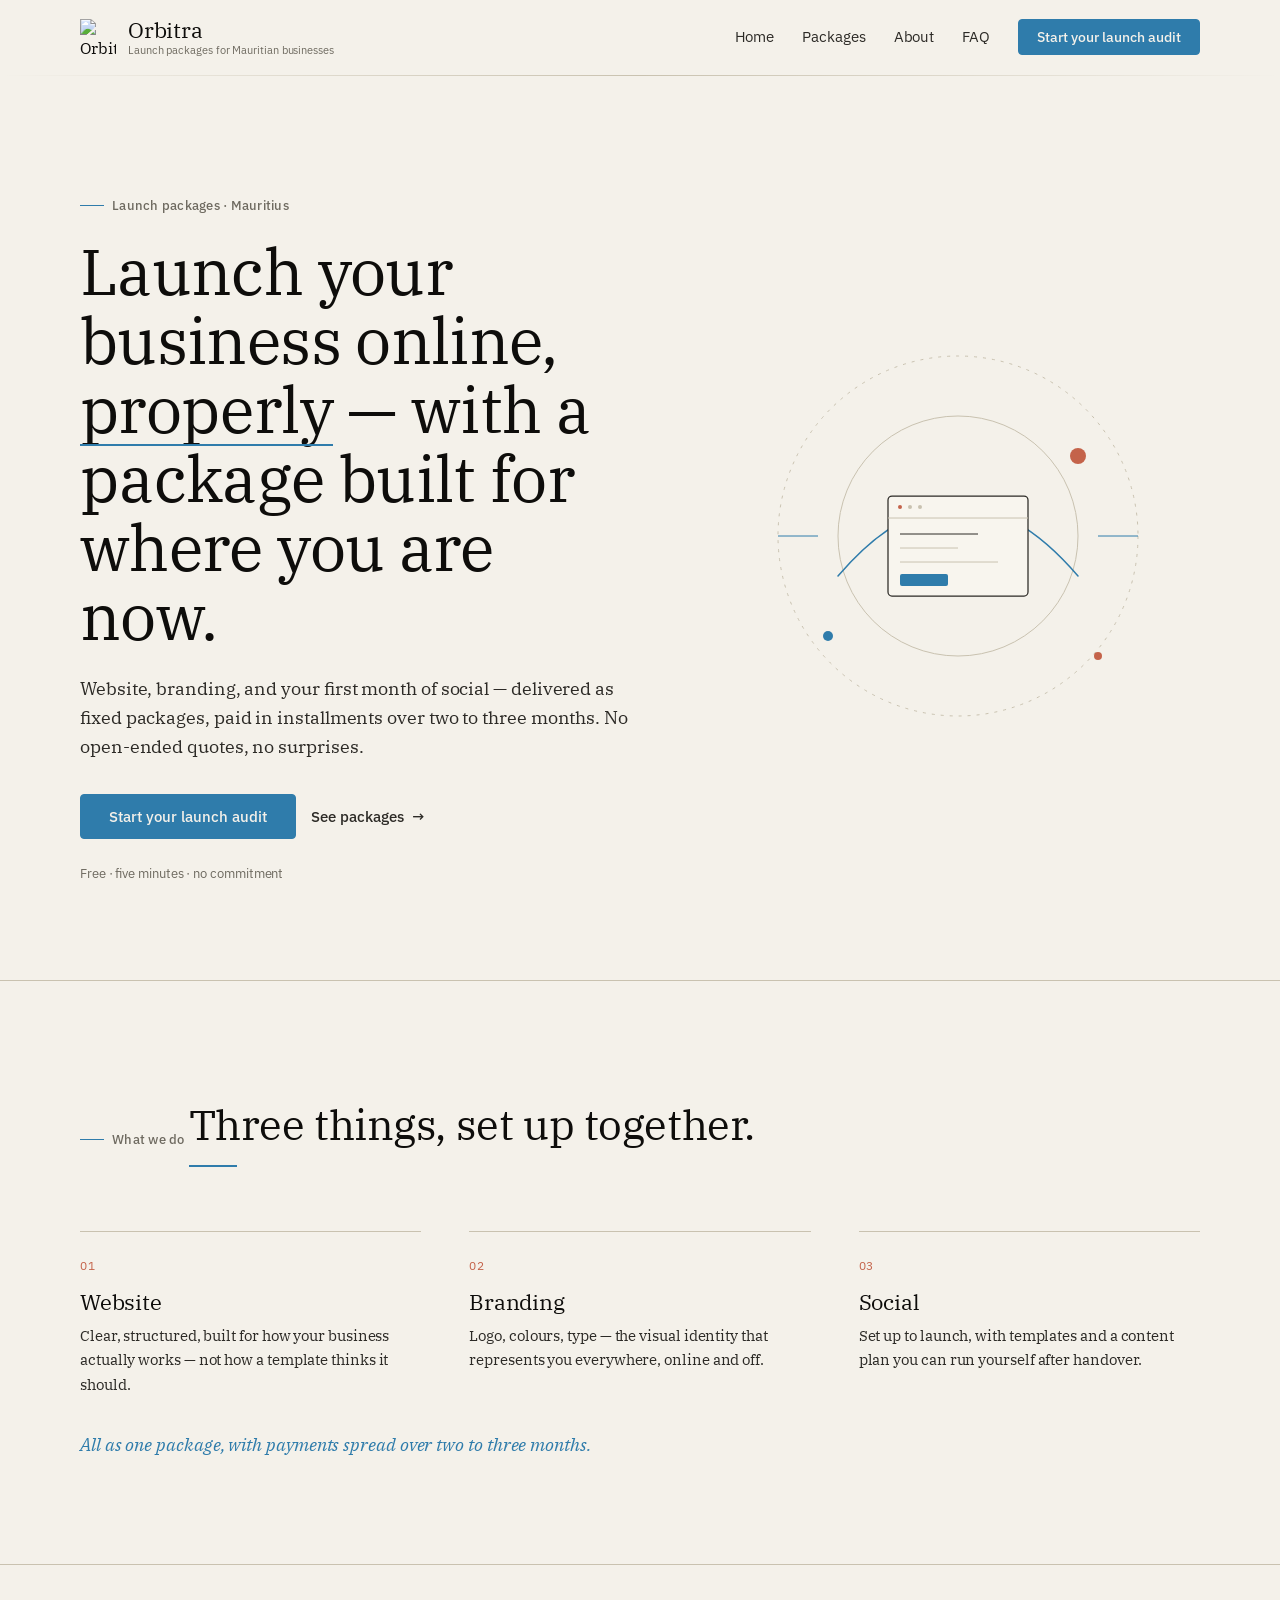
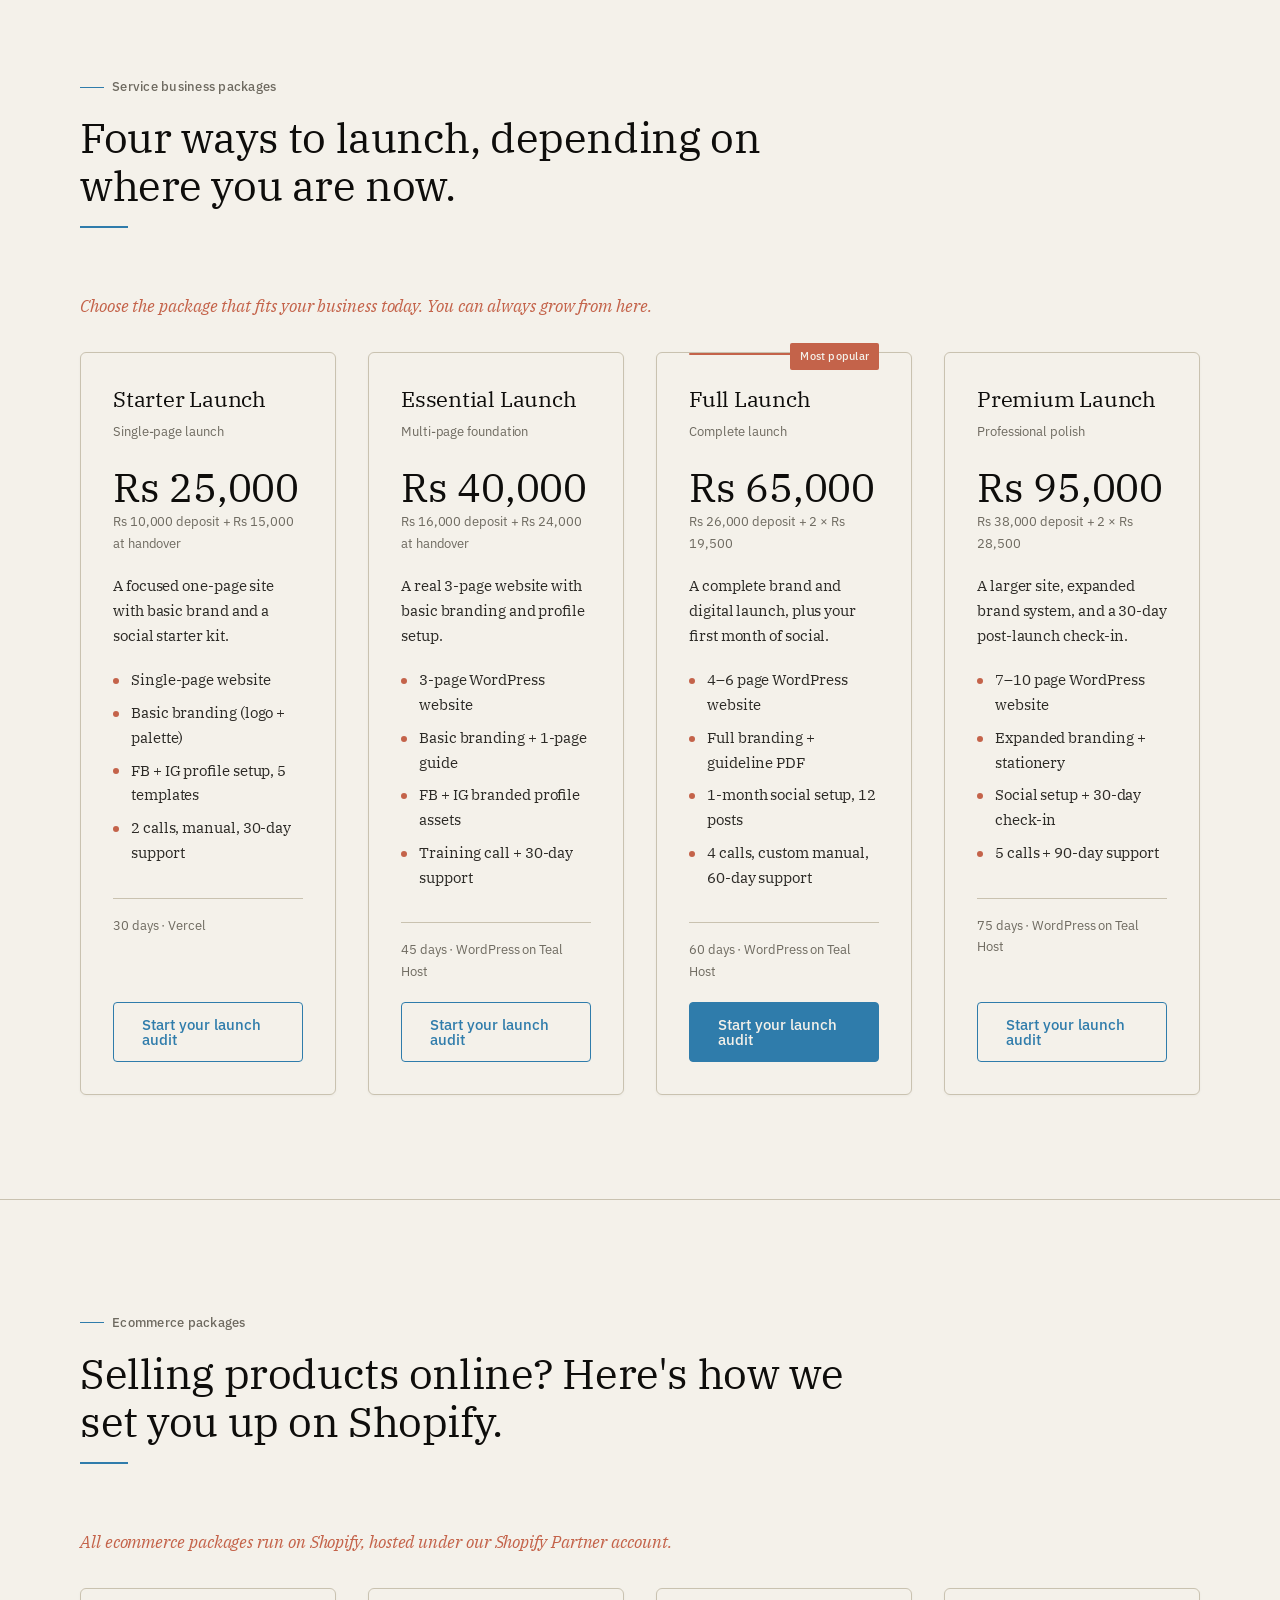
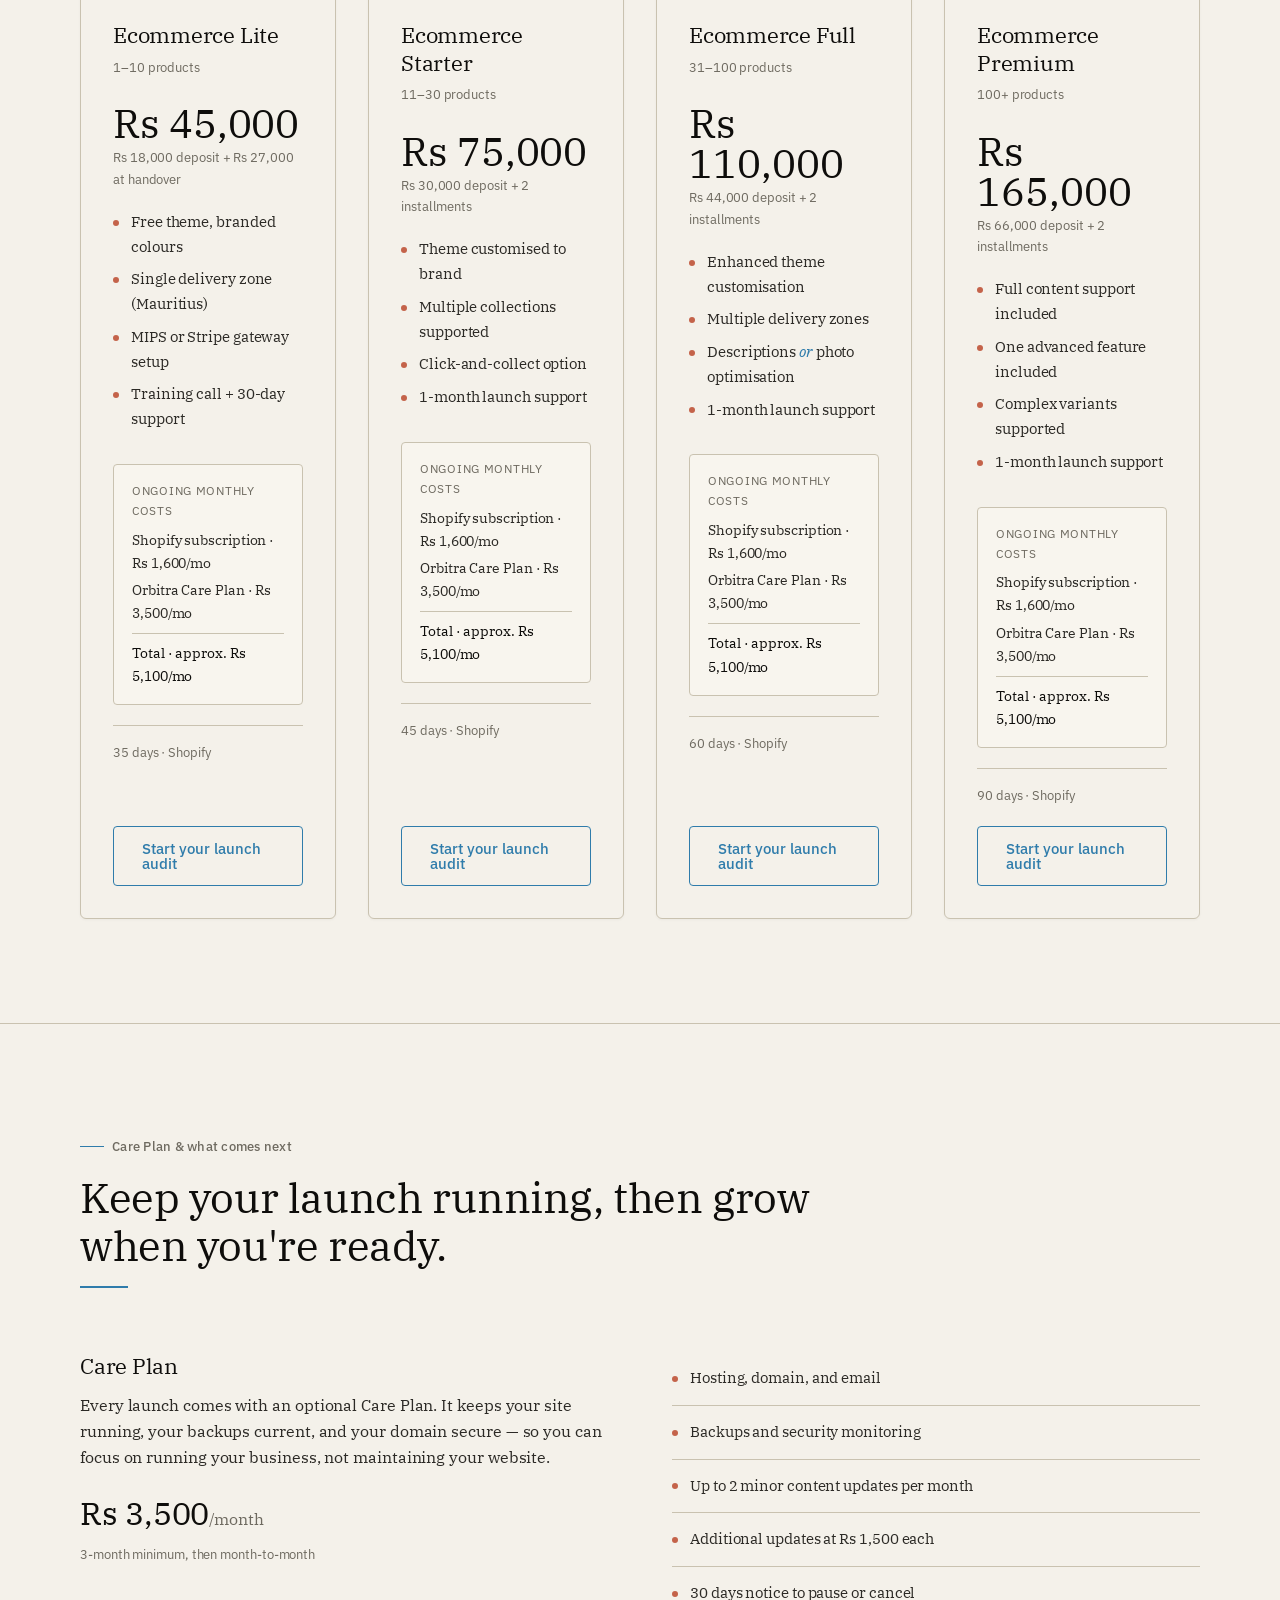
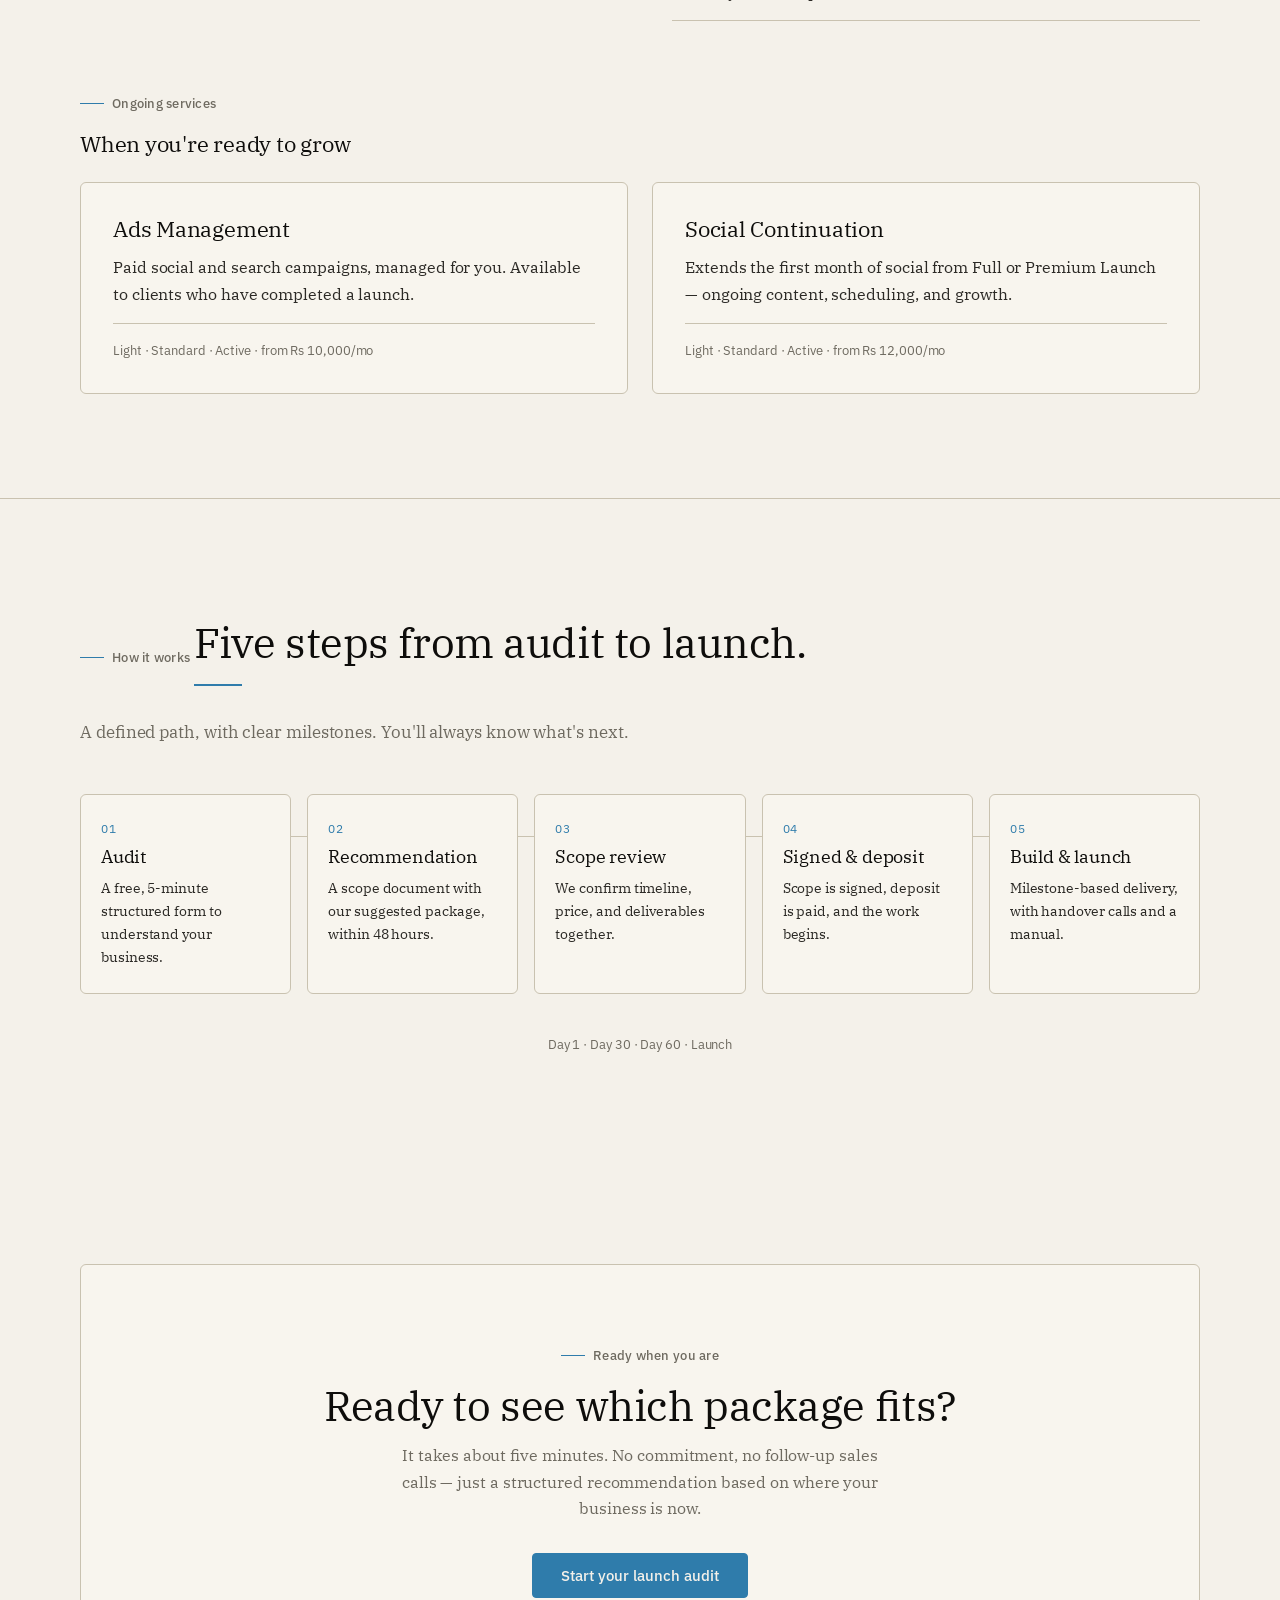
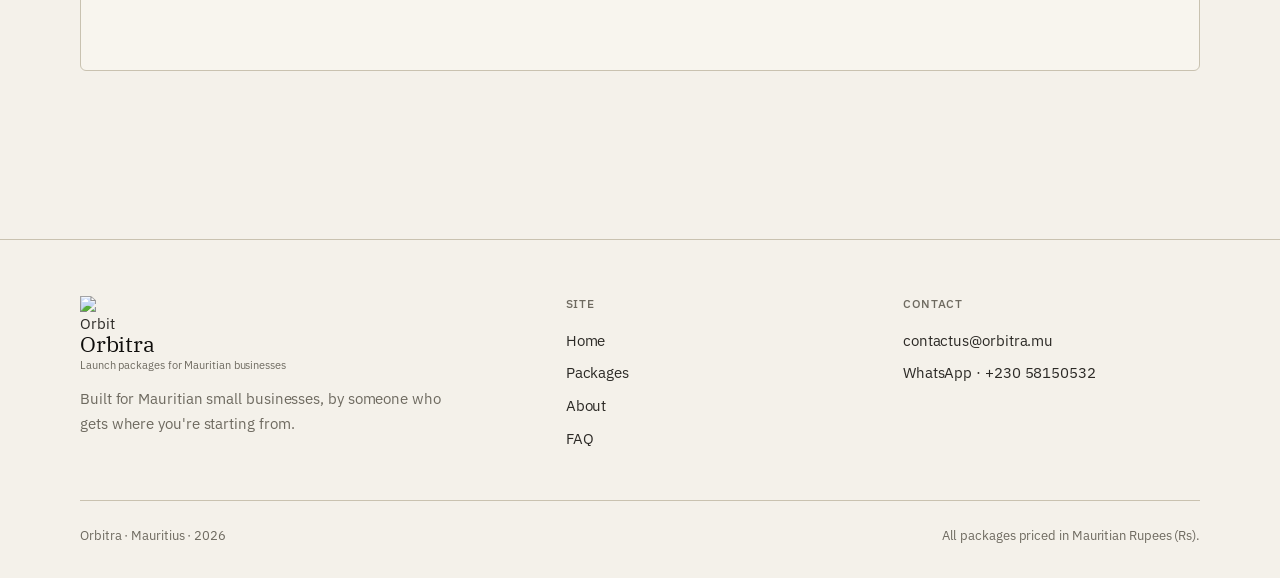
==== index.html @ f54b7eee "Add page: home" ====
<!DOCTYPE html>
<html lang="en">
<head>
<meta charset="UTF-8">
<meta name="viewport" content="width=device-width, initial-scale=1.0">
<title>Orbitra — Launch packages for Mauritian businesses</title>
<meta name="description" content="Orbitra builds the digital foundations small Mauritian businesses need to launch — website, branding, and social, delivered as defined packages with installments.">
<link rel="stylesheet" href="/styles.css">
<style>
.hero-illustration svg{width:100%;height:auto;display:block}
.hero-illustration .draw{stroke-dasharray:400;stroke-dashoffset:400;animation:draw 1800ms var(--ease-out-expo) 400ms forwards}
@keyframes draw{to{stroke-dashoffset:0}}
.hero-illustration .float-dot{animation:float 4s ease-in-out infinite}
@keyframes float{0%,100%{transform:translateY(0)}50%{transform:translateY(-6px)}}
.what-grid{display:grid;grid-template-columns:1fr;gap:2rem;margin-bottom:2rem}
@media (min-width:768px){.what-grid{grid-template-columns:repeat(3,1fr);gap:3rem}}
.what-item{padding-top:1.5rem;border-top:1px solid var(--color-border)}
.what-item .num{font-family:var(--font-sans);font-size:0.75rem;color:var(--color-secondary);letter-spacing:0.06em;margin-bottom:0.75rem;display:block}
.what-close{font-style:italic;color:var(--color-primary);font-size:1.125rem;max-width:36rem}
.pkg-intro{font-style:italic;color:var(--color-secondary);margin-bottom:2rem;font-size:1.0625rem}
.steps-wrap{position:relative}
.steps-connector{position:absolute;top:42px;left:8%;right:8%;height:1px;background:var(--color-border);display:none}
@media (min-width:1024px){.steps-connector{display:block}}
.care-grid{display:grid;grid-template-columns:1fr;gap:2.5rem;align-items:start}
@media (min-width:768px){.care-grid{grid-template-columns:1fr 1fr;gap:4rem}}
.care-list{list-style:none;padding:0;margin:0}
.care-list li{padding:0.875rem 0;border-bottom:1px solid var(--color-border);font-size:0.9375rem;display:flex;align-items:flex-start;gap:0.75rem}
.care-list li::before{content:'';width:6px;height:6px;border-radius:50%;background:var(--color-secondary);margin-top:0.65em;flex-shrink:0}
.care-price{font-family:var(--font-serif);font-size:2rem;color:var(--color-ink);margin:1rem 0 0.25rem}
.care-price-sub{font-family:var(--font-sans);font-size:0.8125rem;color:var(--color-muted)}
.ongoing-grid{display:grid;grid-template-columns:1fr;gap:1.5rem}
@media (min-width:768px){.ongoing-grid{grid-template-columns:1fr 1fr}}
.ongoing-card{padding:2rem;background:var(--color-surface);border:1px solid var(--color-border);border-radius:var(--radius-md);transition:transform var(--duration-base) var(--ease-out-expo),border-color var(--duration-base) var(--ease-out-expo)}
.ongoing-card:hover{transform:translateY(-2px);border-color:var(--color-primary)}
.ongoing-card h3{margin-bottom:0.75rem}
.ongoing-card .ongoing-meta{font-family:var(--font-sans);font-size:0.8125rem;color:var(--color-muted);margin-top:1rem;padding-top:1rem;border-top:1px solid var(--color-border)}
</style>
</head>
<body>
<header class="site-header">
  <div class="container">
    <div class="header-inner">
      <a href="/" class="brand">
        <img src="https://www.shutterstock.com/image-vector/mountain-vector-icon-isolated-on-260nw-1199231911.jpg" alt="Orbitra logo" class="brand-logo" height="40">
        <span class="brand-text">
          <span class="brand-name">Orbitra</span>
          <span class="brand-tagline">Launch packages for Mauritian businesses</span>
        </span>
      </a>
      <button class="nav-toggle" aria-label="Toggle navigation" aria-expanded="false">
        <svg width="24" height="24" viewBox="0 0 24 24" fill="none" stroke="currentColor" stroke-width="1.5"><line x1="4" y1="7" x2="20" y2="7"/><line x1="4" y1="12" x2="20" y2="12"/><line x1="4" y1="17" x2="20" y2="17"/></svg>
      </button>
      <nav class="nav">
        <a href="/" class="nav-link">Home</a>
        <a href="/packages" class="nav-link">Packages</a>
        <a href="/about" class="nav-link">About</a>
        <a href="/faq" class="nav-link">FAQ</a>
        <a href="https://calendly.com/edarling85/" target="_blank" rel="noopener noreferrer" class="btn btn-primary">Start your launch audit</a>
      </nav>
    </div>
  </div>
</header>

<main>
  <section class="hero">
    <div class="hero-accent"></div>
    <div class="container">
      <div class="hero-grid">
        <div class="reveal">
          <span class="eyebrow">Launch packages · Mauritius</span>
          <h1 style="margin-top:1.25rem">Launch your business online, <span class="accent-underline">properly</span> — with a package built for where you are now.</h1>
          <p class="hero-sub body-lg">Website, branding, and your first month of social — delivered as fixed packages, paid in installments over two to three months. No open-ended quotes, no surprises.</p>
          <div class="hero-cta">
            <a href="https://calendly.com/edarling85/" target="_blank" rel="noopener noreferrer" class="btn btn-primary">Start your launch audit</a>
            <a href="#packages" class="btn btn-ghost">See packages <span class="arrow">→</span></a>
          </div>
          <p class="meta" style="margin-top:1.5rem">Free · five minutes · no commitment</p>
        </div>
        <div class="hero-illustration reveal" aria-hidden="true">
          <svg viewBox="0 0 480 480" fill="none" xmlns="http://www.w3.org/2000/svg">
            <circle cx="240" cy="240" r="180" stroke="#C9C2B0" stroke-width="1" stroke-dasharray="3 6"/>
            <circle cx="240" cy="240" r="120" stroke="#C9C2B0" stroke-width="1"/>
            <path class="draw" d="M120 280 Q 240 140, 360 280" stroke="#2F7CAB" stroke-width="1.5" fill="none" stroke-linecap="round"/>
            <rect x="170" y="200" width="140" height="100" rx="4" stroke="#2C2A26" stroke-width="1.25" fill="#F8F5EE"/>
            <line x1="170" y1="222" x2="310" y2="222" stroke="#C9C2B0" stroke-width="1"/>
            <circle cx="182" cy="211" r="2" fill="#C4634A"/>
            <circle cx="192" cy="211" r="2" fill="#C9C2B0"/>
            <circle cx="202" cy="211" r="2" fill="#C9C2B0"/>
            <line x1="182" y1="238" x2="260" y2="238" stroke="#2C2A26" stroke-width="1"/>
            <line x1="182" y1="252" x2="240" y2="252" stroke="#C9C2B0" stroke-width="1"/>
            <line x1="182" y1="266" x2="280" y2="266" stroke="#C9C2B0" stroke-width="1"/>
            <rect x="182" y="278" width="48" height="12" rx="2" fill="#2F7CAB"/>
            <circle class="float-dot" cx="360" cy="160" r="8" fill="#C4634A"/>
            <circle class="float-dot" cx="110" cy="340" r="5" fill="#2F7CAB" style="animation-delay:1s"/>
            <circle class="float-dot" cx="380" cy="360" r="4" fill="#C4634A" style="animation-delay:2s"/>
            <line x1="60" y1="240" x2="100" y2="240" stroke="#2F7CAB" stroke-width="1"/>
            <line x1="380" y1="240" x2="420" y2="240" stroke="#2F7CAB" stroke-width="1"/>
          </svg>
        </div>
      </div>
    </div>
  </section>

  <section class="section section-divider">
    <div class="container">
      <div class="section-head reveal">
        <span class="eyebrow">What we do</span>
        <h2 style="margin-top:1rem">Three things, set up together. <span class="head-line"></span></h2>
      </div>
      <div class="what-grid reveal-stagger">
        <article class="what-item">
          <span class="num">01</span>
          <h3 class="feature-title">Website</h3>
          <p class="feature-desc" style="color:var(--color-text);margin-top:0.5rem">Clear, structured, built for how your business actually works — not how a template thinks it should.</p>
        </article>
        <article class="what-item">
          <span class="num">02</span>
          <h3 class="feature-title">Branding</h3>
          <p class="feature-desc" style="color:var(--color-text);margin-top:0.5rem">Logo, colours, type — the visual identity that represents you everywhere, online and off.</p>
        </article>
        <article class="what-item">
          <span class="num">03</span>
          <h3 class="feature-title">Social</h3>
          <p class="feature-desc" style="color:var(--color-text);margin-top:0.5rem">Set up to launch, with templates and a content plan you can run yourself after handover.</p>
        </article>
      </div>
      <p class="what-close reveal">All as one package, with payments spread over <em>two to three months</em>.</p>
    </div>
  </section>

  <section class="section section-divider" id="packages">
    <div class="container">
      <div class="section-head reveal">
        <span class="eyebrow">Service business packages</span>
        <h2 style="margin-top:1rem">Four ways to launch, depending on where you are now. <span class="head-line"></span></h2>
      </div>
      <p class="pkg-intro reveal">Choose the package that fits your business today. You can always grow from here.</p>

      <div class="grid grid-4 reveal-stagger">
        <article class="card">
          <h3 class="tier-name">Starter Launch</h3>
          <p class="meta">Single-page launch</p>
          <div class="tier-price">Rs 25,000</div>
          <div class="tier-price-sub">Rs 10,000 deposit + Rs 15,000 at handover</div>
          <p class="tier-desc">A focused one-page site with basic brand and a social starter kit.</p>
          <ul class="tier-list">
            <li>Single-page website</li>
            <li>Basic branding (logo + palette)</li>
            <li>FB + IG profile setup, 5 templates</li>
            <li>2 calls, manual, 30-day support</li>
          </ul>
          <p class="tier-meta">30 days · Vercel</p>
          <a href="https://calendly.com/edarling85/" target="_blank" rel="noopener noreferrer" class="btn btn-secondary tier-cta">Start your launch audit</a>
        </article>

        <article class="card">
          <h3 class="tier-name">Essential Launch</h3>
          <p class="meta">Multi-page foundation</p>
          <div class="tier-price">Rs 40,000</div>
          <div class="tier-price-sub">Rs 16,000 deposit + Rs 24,000 at handover</div>
          <p class="tier-desc">A real 3-page website with basic branding and profile setup.</p>
          <ul class="tier-list">
            <li>3-page WordPress website</li>
            <li>Basic branding + 1-page guide</li>
            <li>FB + IG branded profile assets</li>
            <li>Training call + 30-day support</li>
          </ul>
          <p class="tier-meta">45 days · WordPress on Teal Host</p>
          <a href="https://calendly.com/edarling85/" target="_blank" rel="noopener noreferrer" class="btn btn-secondary tier-cta">Start your launch audit</a>
        </article>

        <article class="card card-featured">
          <span class="pop-label">Most popular</span>
          <h3 class="tier-name">Full Launch</h3>
          <p class="meta">Complete launch</p>
          <div class="tier-price">Rs 65,000</div>
          <div class="tier-price-sub">Rs 26,000 deposit + 2 × Rs 19,500</div>
          <p class="tier-desc">A complete brand and digital launch, plus your first month of social.</p>
          <ul class="tier-list">
            <li>4–6 page WordPress website</li>
            <li>Full branding + guideline PDF</li>
            <li>1-month social setup, 12 posts</li>
            <li>4 calls, custom manual, 60-day support</li>
          </ul>
          <p class="tier-meta">60 days · WordPress on Teal Host</p>
          <a href="https://calendly.com/edarling85/" target="_blank" rel="noopener noreferrer" class="btn btn-primary tier-cta">Start your launch audit</a>
        </article>

        <article class="card">
          <h3 class="tier-name">Premium Launch</h3>
          <p class="meta">Professional polish</p>
          <div class="tier-price">Rs 95,000</div>
          <div class="tier-price-sub">Rs 38,000 deposit + 2 × Rs 28,500</div>
          <p class="tier-desc">A larger site, expanded brand system, and a 30-day post-launch check-in.</p>
          <ul class="tier-list">
            <li>7–10 page WordPress website</li>
            <li>Expanded branding + stationery</li>
            <li>Social setup + 30-day check-in</li>
            <li>5 calls + 90-day support</li>
          </ul>
          <p class="tier-meta">75 days · WordPress on Teal Host</p>
          <a href="https://calendly.com/edarling85/" target="_blank" rel="noopener noreferrer" class="btn btn-secondary tier-cta">Start your launch audit</a>
        </article>
      </div>
    </div>
  </section>

  <section class="section section-divider">
    <div class="container">
      <div class="section-head reveal">
        <span class="eyebrow">Ecommerce packages</span>
        <h2 style="margin-top:1rem">Selling products online? Here's how we set you up on Shopify. <span class="head-line"></span></h2>
      </div>
      <p class="pkg-intro reveal">All ecommerce packages run on Shopify, hosted under our Shopify Partner account.</p>

      <div class="grid grid-4 reveal-stagger">
        <article class="card">
          <h3 class="tier-name">Ecommerce Lite</h3>
          <p class="meta">1–10 products</p>
          <div class="tier-price">Rs 45,000</div>
          <div class="tier-price-sub">Rs 18,000 deposit + Rs 27,000 at handover</div>
          <ul class="tier-list">
            <li>Free theme, branded colours</li>
            <li>Single delivery zone (Mauritius)</li>
            <li>MIPS or Stripe gateway setup</li>
            <li>Training call + 30-day support</li>
          </ul>
          <div class="disclosure-box">
            <div class="disclosure-head">Ongoing monthly costs</div>
            <ul>
              <li>Shopify subscription · Rs 1,600/mo</li>
              <li>Orbitra Care Plan · Rs 3,500/mo</li>
            </ul>
            <div class="disclosure-total">Total · approx. Rs 5,100/mo</div>
          </div>
          <p class="tier-meta">35 days · Shopify</p>
          <a href="https://calendly.com/edarling85/" target="_blank" rel="noopener noreferrer" class="btn btn-secondary tier-cta">Start your launch audit</a>
        </article>

        <article class="card">
          <h3 class="tier-name">Ecommerce Starter</h3>
          <p class="meta">11–30 products</p>
          <div class="tier-price">Rs 75,000</div>
          <div class="tier-price-sub">Rs 30,000 deposit + 2 installments</div>
          <ul class="tier-list">
            <li>Theme customised to brand</li>
            <li>Multiple collections supported</li>
            <li>Click-and-collect option</li>
            <li>1-month launch support</li>
          </ul>
          <div class="disclosure-box">
            <div class="disclosure-head">Ongoing monthly costs</div>
            <ul>
              <li>Shopify subscription · Rs 1,600/mo</li>
              <li>Orbitra Care Plan · Rs 3,500/mo</li>
            </ul>
            <div class="disclosure-total">Total · approx. Rs 5,100/mo</div>
          </div>
          <p class="tier-meta">45 days · Shopify</p>
          <a href="https://calendly.com/edarling85/" target="_blank" rel="noopener noreferrer" class="btn btn-secondary tier-cta">Start your launch audit</a>
        </article>

        <article class="card">
          <h3 class="tier-name">Ecommerce Full</h3>
          <p class="meta">31–100 products</p>
          <div class="tier-price">Rs 110,000</div>
          <div class="tier-price-sub">Rs 44,000 deposit + 2 installments</div>
          <ul class="tier-list">
            <li>Enhanced theme customisation</li>
            <li>Multiple delivery zones</li>
            <li>Descriptions <em>or</em> photo optimisation</li>
            <li>1-month launch support</li>
          </ul>
          <div class="disclosure-box">
            <div class="disclosure-head">Ongoing monthly costs</div>
            <ul>
              <li>Shopify subscription · Rs 1,600/mo</li>
              <li>Orbitra Care Plan · Rs 3,500/mo</li>
            </ul>
            <div class="disclosure-total">Total · approx. Rs 5,100/mo</div>
          </div>
          <p class="tier-meta">60 days · Shopify</p>
          <a href="https://calendly.com/edarling85/" target="_blank" rel="noopener noreferrer" class="btn btn-secondary tier-cta">Start your launch audit</a>
        </article>

        <article class="card">
          <h3 class="tier-name">Ecommerce Premium</h3>
          <p class="meta">100+ products</p>
          <div class="tier-price">Rs 165,000</div>
          <div class="tier-price-sub">Rs 66,000 deposit + 2 installments</div>
          <ul class="tier-list">
            <li>Full content support included</li>
            <li>One advanced feature included</li>
            <li>Complex variants supported</li>
            <li>1-month launch support</li>
          </ul>
          <div class="disclosure-box">
            <div class="disclosure-head">Ongoing monthly costs</div>
            <ul>
              <li>Shopify subscription · Rs 1,600/mo</li>
              <li>Orbitra Care Plan · Rs 3,500/mo</li>
            </ul>
            <div class="disclosure-total">Total · approx. Rs 5,100/mo</div>
          </div>
          <p class="tier-meta">90 days · Shopify</p>
          <a href="https://calendly.com/edarling85/" target="_blank" rel="noopener noreferrer" class="btn btn-secondary tier-cta">Start your launch audit</a>
        </article>
      </div>
    </div>
  </section>

  <section class="section section-divider">
    <div class="container">
      <div class="section-head reveal">
        <span class="eyebrow">Care Plan &amp; what comes next</span>
        <h2 style="margin-top:1rem">Keep your launch running, then grow when you're ready. <span class="head-line"></span></h2>
      </div>

      <div class="care-grid reveal">
        <div>
          <h3 class="feature-title">Care Plan</h3>
          <p style="color:var(--color-text);margin-top:0.75rem">Every launch comes with an optional Care Plan. It keeps your site running, your backups current, and your domain secure — so you can focus on running your business, not maintaining your website.</p>
          <div class="care-price">Rs 3,500<span style="font-size:1rem;color:var(--color-muted)">/month</span></div>
          <div class="care-price-sub">3-month minimum, then month-to-month</div>
        </div>
        <ul class="care-list">
          <li>Hosting, domain, and email</li>
          <li>Backups and security monitoring</li>
          <li>Up to 2 minor content updates per month</li>
          <li>Additional updates at Rs 1,500 each</li>
          <li>30 days notice to pause or cancel</li>
        </ul>
      </div>

      <div style="margin-top:4rem" class="reveal">
        <span class="eyebrow">Ongoing services</span>
        <h3 class="feature-title" style="margin-top:1rem;margin-bottom:1.5rem">When you're ready to grow</h3>
        <div class="ongoing-grid">
          <article class="ongoing-card">
            <h3 class="feature-title">Ads Management</h3>
            <p style="color:var(--color-text);margin-top:0.75rem">Paid social and search campaigns, managed for you. Available to clients who have completed a launch.</p>
            <p class="ongoing-meta">Light · Standard · Active · from Rs 10,000/mo</p>
          </article>
          <article class="ongoing-card">
            <h3 class="feature-title">Social Continuation</h3>
            <p style="color:var(--color-text);margin-top:0.75rem">Extends the first month of social from Full or Premium Launch — ongoing content, scheduling, and growth.</p>
            <p class="ongoing-meta">Light · Standard · Active · from Rs 12,000/mo</p>
          </article>
        </div>
      </div>
    </div>
  </section>

  <section class="section section-divider">
    <div class="container">
      <div class="section-head reveal">
        <span class="eyebrow">How it works</span>
        <h2 style="margin-top:1rem">Five steps from audit to launch. <span class="head-line"></span></h2>
        <p style="margin-top:1rem">A defined path, with clear milestones. You'll always know what's next.</p>
      </div>

      <div class="steps-wrap reveal">
        <div class="steps-connector"></div>
        <div class="steps reveal-stagger">
          <article class="step">
            <div class="step-num">01</div>
            <h3 class="step-title">Audit</h3>
            <p class="step-desc">A free, 5-minute structured form to understand your business.</p>
          </article>
          <article class="step">
            <div class="step-num">02</div>
            <h3 class="step-title">Recommendation</h3>
            <p class="step-desc">A scope document with our suggested package, within 48 hours.</p>
          </article>
          <article class="step">
            <div class="step-num">03</div>
            <h3 class="step-title">Scope review</h3>
            <p class="step-desc">We confirm timeline, price, and deliverables together.</p>
          </article>
          <article class="step">
            <div class="step-num">04</div>
            <h3 class="step-title">Signed &amp; deposit</h3>
            <p class="step-desc">Scope is signed, deposit is paid, and the work begins.</p>
          </article>
          <article class="step">
            <div class="step-num">05</div>
            <h3 class="step-title">Build &amp; launch</h3>
            <p class="step-desc">Milestone-based delivery, with handover calls and a manual.</p>
          </article>
        </div>
      </div>

      <p class="meta reveal" style="margin-top:2.5rem;text-align:center">Day 1 · Day 30 · Day 60 · Launch</p>
    </div>
  </section>

  <section class="section">
    <div class="container">
      <div class="cta-block reveal">
        <span class="eyebrow">Ready when you are</span>
        <h2 style="margin-top:1rem">Ready to see which package fits?</h2>
        <p>It takes about five minutes. No commitment, no follow-up sales calls — just a structured recommendation based on where your business is now.</p>
        <a href="https://calendly.com/edarling85/" target="_blank" rel="noopener noreferrer" class="btn btn-primary">Start your launch audit</a>
      </div>
    </div>
  </section>
</main>

<footer class="site-footer">
  <div class="container">
    <div class="footer-grid">
      <div class="footer-col">
        <a href="/" class="brand" style="margin-bottom:1rem">
          <img src="https://www.shutterstock.com/image-vector/mountain-vector-icon-isolated-on-260nw-1199231911.jpg" alt="Orbitra logo" class="brand-logo" height="40">
          <span class="brand-text">
            <span class="brand-name">Orbitra</span>
            <span class="brand-tagline">Launch packages for Mauritian businesses</span>
          </span>
        </a>
        <p style="max-width:24rem;margin-top:1rem;color:var(--color-muted)">Built for Mauritian small businesses, by someone who gets where you're starting from.</p>
      </div>
      <div class="footer-col">
        <h4>Site</h4>
        <a href="/">Home</a>
        <a href="/packages">Packages</a>
        <a href="/about">About</a>
        <a href="/faq">FAQ</a>
      </div>
      <div class="footer-col">
        <h4>Contact</h4>
        <a href="mailto:contactus@orbitra.mu">contactus@orbitra.mu</a>
        <a href="https://wa.me/23058150532">WhatsApp · +230 58150532</a>
      </div>
    </div>
    <div class="footer-bottom">
      <p>Orbitra · Mauritius · 2026</p>
      <p>All packages priced in Mauritian Rupees (Rs).</p>
    </div>
  </div>
</footer>

<script src="/main.js" defer></script>
</body>
</html>
---- styles.css ----
@import url('https://fonts.googleapis.com/css2?family=IBM+Plex+Serif:ital,wght@0,400;0,500;0,600;1,400&family=IBM+Plex+Sans:wght@400;500;600&family=IBM+Plex+Mono:wght@400;500&display=swap');

:root{
  --color-bg:#F4F1EA;
  --color-surface:#F8F5EE;
  --color-text:#2C2A26;
  --color-ink:#0E0D0B;
  --color-muted:#6E6A60;
  --color-border:#C9C2B0;
  --color-primary:#2F7CAB;
  --color-primary-dark:#266A95;
  --color-primary-soft:#E8F0F6;
  --color-secondary:#C4634A;
  --font-serif:'IBM Plex Serif', Georgia, serif;
  --font-sans:'IBM Plex Sans', system-ui, sans-serif;
  --font-mono:'IBM Plex Mono', monospace;
  --duration-fast:200ms;
  --duration-base:400ms;
  --duration-slow:600ms;
  --ease-out-expo:cubic-bezier(0.16, 1, 0.3, 1);
  --ease-in-out-cubic:cubic-bezier(0.65, 0, 0.35, 1);
  --container-max:1200px;
  --radius-sm:4px;
  --radius-md:6px;
  --shadow-card:0 1px 3px rgba(0,0,0,0.04);
  --shadow-card-hover:0 6px 24px rgba(0,0,0,0.06);
}

*,*::before,*::after{box-sizing:border-box}
html{scroll-behavior:smooth;-webkit-text-size-adjust:100%}
body{margin:0;padding:0;font-family:var(--font-serif);font-size:16px;line-height:1.65;color:var(--color-text);background:var(--color-bg);-webkit-font-smoothing:antialiased;-moz-osx-font-smoothing:grayscale;font-feature-settings:'kern','liga','calt';letter-spacing:-0.005em}
h1,h2,h3,h4,h5,h6{margin:0;font-family:var(--font-serif);font-weight:400;color:var(--color-ink);letter-spacing:-0.01em;line-height:1.2}
p{margin:0 0 1em 0}
p:last-child{margin-bottom:0}
a{color:var(--color-primary);text-decoration:none;transition:color var(--duration-fast) var(--ease-out-expo)}
a:hover{color:var(--color-primary-dark)}
img{max-width:100%;height:auto;display:block}
em,i{font-style:italic;color:var(--color-primary)}
::selection{background:var(--color-primary);color:var(--color-bg)}

h1,.h1{font-size:clamp(2.25rem, 5vw, 4rem);line-height:1.08}
h2,.h2{font-size:clamp(1.75rem, 3.6vw, 2.625rem);line-height:1.15}
h3,.h3{font-size:clamp(1.25rem, 2vw, 1.75rem);line-height:1.25}
h4,.h4{font-size:1.125rem;line-height:1.35}
.body-lg{font-size:clamp(1rem, 1.4vw, 1.25rem);line-height:1.6;color:var(--color-text)}
.eyebrow{font-family:var(--font-sans);font-size:0.8125rem;font-weight:500;color:var(--color-muted);letter-spacing:0.02em;text-transform:none;display:inline-flex;align-items:center;gap:0.5rem}
.eyebrow::before{content:'';width:24px;height:1px;background:var(--color-primary);display:inline-block}
.meta{font-family:var(--font-sans);font-size:0.8125rem;color:var(--color-muted)}

.container{width:100%;max-width:var(--container-max);margin:0 auto;padding:0 1.5rem}
@media (min-width:1024px){.container{padding:0 2.5rem}}
.section{padding:4rem 0}
@media (min-width:1024px){.section{padding:6.5rem 0}}
.section-tight{padding:3rem 0}
.section-divider{border-top:1px solid var(--color-border)}

.grid{display:grid;gap:1.5rem}
.grid-2{grid-template-columns:1fr}
.grid-3{grid-template-columns:1fr}
.grid-4{grid-template-columns:1fr}
@media (min-width:640px){.grid-2{grid-template-columns:repeat(2,1fr)}.grid-3{grid-template-columns:repeat(2,1fr)}.grid-4{grid-template-columns:repeat(2,1fr)}}
@media (min-width:1024px){.grid-3{grid-template-columns:repeat(3,1fr)}.grid-4{grid-template-columns:repeat(4,1fr)}.grid{gap:2rem}}

.btn{display:inline-flex;align-items:center;justify-content:center;gap:0.5rem;font-family:var(--font-sans);font-weight:500;font-size:0.9375rem;padding:0.875rem 1.75rem;border-radius:var(--radius-sm);border:1px solid transparent;cursor:pointer;transition:all var(--duration-base) var(--ease-out-expo);text-decoration:none;line-height:1;letter-spacing:0}
.btn-primary{background:var(--color-primary);color:var(--color-bg);border-color:var(--color-primary)}
.btn-primary:hover{background:var(--color-primary-dark);border-color:var(--color-primary-dark);color:var(--color-bg);transform:translateY(-1px)}
.btn-primary:active{transform:scale(0.98)}
.btn-secondary{background:var(--color-bg);color:var(--color-primary);border-color:var(--color-primary)}
.btn-secondary:hover{background:var(--color-primary-soft);color:var(--color-primary-dark)}
.btn-ghost{background:transparent;color:var(--color-text);padding:0.875rem 0}
.btn-ghost:hover{color:var(--color-primary)}
.btn-ghost .arrow{transition:transform var(--duration-base) var(--ease-out-expo)}
.btn-ghost:hover .arrow{transform:translateX(4px)}

.card{background:var(--color-bg);border:1px solid var(--color-border);border-radius:var(--radius-md);padding:2rem;box-shadow:var(--shadow-card);transition:transform var(--duration-base) var(--ease-out-expo),box-shadow var(--duration-base) var(--ease-out-expo),border-color var(--duration-base) var(--ease-out-expo);display:flex;flex-direction:column;height:100%}
.card:hover{transform:translateY(-3px);box-shadow:var(--shadow-card-hover);border-color:#B5AE99}
.card-surface{background:var(--color-surface)}
.card-featured{position:relative}
.card-featured::before{content:'';position:absolute;top:0;left:2rem;right:2rem;height:2px;background:var(--color-secondary);border-radius:1px}
.card-featured .pop-label{position:absolute;top:-0.625rem;right:2rem;background:var(--color-secondary);color:var(--color-bg);font-family:var(--font-sans);font-size:0.6875rem;font-weight:500;padding:0.25rem 0.625rem;border-radius:2px;letter-spacing:0.02em}

.tier-name{font-family:var(--font-serif);font-size:1.375rem;color:var(--color-ink);margin-bottom:0.5rem}
.tier-price{font-family:var(--font-serif);font-size:2.5rem;color:var(--color-ink);line-height:1;margin:0.75rem 0 0.25rem}
.tier-price-sub{font-family:var(--font-sans);font-size:0.8125rem;color:var(--color-muted);margin-bottom:1.25rem}
.tier-desc{color:var(--color-text);font-size:0.9375rem;margin-bottom:1.25rem}
.tier-list{list-style:none;padding:0;margin:0 0 1.5rem 0}
.tier-list li{position:relative;padding-left:1.125rem;margin-bottom:0.5rem;font-size:0.9375rem;color:var(--color-text)}
.tier-list li::before{content:'';position:absolute;left:0;top:0.65em;width:6px;height:6px;border-radius:50%;background:var(--color-secondary)}
.tier-meta{font-family:var(--font-sans);font-size:0.8125rem;color:var(--color-muted);padding-top:1rem;border-top:1px solid var(--color-border);margin-bottom:1.25rem}
.tier-cta{margin-top:auto}

.disclosure-box{background:var(--color-surface);border:1px solid var(--color-border);border-radius:var(--radius-sm);padding:1rem 1.125rem;margin:0 0 1.25rem 0}
.disclosure-box .disclosure-head{font-family:var(--font-sans);font-size:0.75rem;font-weight:400;color:var(--color-muted);text-transform:uppercase;letter-spacing:0.06em;margin-bottom:0.5rem}
.disclosure-box ul{list-style:none;padding:0;margin:0 0 0.5rem 0}
.disclosure-box li{font-family:var(--font-serif);font-size:0.875rem;color:var(--color-text);margin-bottom:0.25rem}
.disclosure-box .disclosure-total{font-family:var(--font-serif);font-size:0.875rem;color:var(--color-ink);padding-top:0.5rem;border-top:1px solid var(--color-border);margin-top:0.5rem}

.site-header{position:sticky;top:0;z-index:50;background:rgba(244,241,234,0.7);backdrop-filter:blur(0px);-webkit-backdrop-filter:blur(0px);transition:background var(--duration-base) var(--ease-out-expo),backdrop-filter var(--duration-base) var(--ease-out-expo),border-color var(--duration-base) var(--ease-out-expo);border-bottom:1px solid transparent}
.site-header.scrolled{background:rgba(244,241,234,0.85);backdrop-filter:blur(12px);-webkit-backdrop-filter:blur(12px);border-bottom-color:var(--color-border)}
.header-inner{display:flex;align-items:center;justify-content:space-between;padding:1.125rem 0;gap:1.5rem}
.brand{display:flex;align-items:center;gap:0.75rem;text-decoration:none;color:var(--color-ink)}
.brand-logo{width:36px;height:36px;object-fit:contain;display:block}
.brand-text{display:flex;flex-direction:column;line-height:1.1}
.brand-name{font-family:var(--font-serif);font-size:1.375rem;color:var(--color-ink);letter-spacing:-0.01em}
.brand-tagline{font-family:var(--font-sans);font-size:0.6875rem;color:var(--color-muted);margin-top:2px}
@media (max-width:639px){.brand-name{font-size:1.125rem}.brand-tagline{display:none}}
.nav{display:flex;align-items:center;gap:1.75rem}
.nav-link{font-family:var(--font-sans);font-size:0.9375rem;color:var(--color-text);position:relative}
.nav-link::after{content:'';position:absolute;left:0;right:0;bottom:-4px;height:1px;background:var(--color-primary);transform:scaleX(0);transform-origin:left;transition:transform var(--duration-base) var(--ease-out-expo)}
.nav-link:hover::after,.nav-link.active::after{transform:scaleX(1)}
.nav-link:hover{color:var(--color-primary)}
.nav .btn{padding:0.625rem 1.125rem;font-size:0.875rem}
.nav-toggle{display:none;background:transparent;border:0;cursor:pointer;padding:0.5rem;color:var(--color-ink)}
@media (max-width:767px){.nav{position:fixed;top:64px;left:0;right:0;background:var(--color-bg);border-bottom:1px solid var(--color-border);flex-direction:column;align-items:stretch;padding:1.25rem 1.5rem 1.75rem;gap:1rem;transform:translateY(-110%);transition:transform var(--duration-base) var(--ease-out-expo);box-shadow:var(--shadow-card)}.nav.open{transform:translateY(0)}.nav-toggle{display:inline-flex}}

.hero{position:relative;padding:5rem 0 4rem;overflow:hidden}
@media (min-width:1024px){.hero{padding:7rem 0 6rem}}
.hero-accent{position:absolute;top:0;left:0;right:0;height:1px;background:linear-gradient(90deg,transparent,var(--color-border),transparent)}
.hero-grid{display:grid;grid-template-columns:1fr;gap:3rem;align-items:center}
@media (min-width:1024px){.hero-grid{grid-template-columns:1.15fr 1fr;gap:5rem}}
.hero h1{margin-bottom:1.5rem}
.hero h1 .accent-underline{position:relative;display:inline-block}
.hero h1 .accent-underline::after{content:'';position:absolute;left:0;right:0;bottom:-2px;height:2px;background:var(--color-primary);transform:scaleX(0);transform-origin:left;transition:transform 900ms var(--ease-out-expo) 400ms}
.hero.in-view h1 .accent-underline::after,.hero h1 .accent-underline.drawn::after{transform:scaleX(1)}
.hero-sub{font-size:1.125rem;color:var(--color-text);margin-bottom:2rem;max-width:36rem}
.hero-cta{display:flex;flex-wrap:wrap;gap:0.875rem;align-items:center}
.hero-illustration{position:relative;aspect-ratio:1/1;max-width:480px;margin:0 auto;width:100%}

.section-head{margin-bottom:3rem;max-width:48rem}
.section-head h2{margin-bottom:1rem;position:relative;display:inline-block}
.section-head h2 .head-line{display:block;width:48px;height:2px;background:var(--color-primary);margin-top:1rem;transform-origin:left;transform:scaleX(0);transition:transform 700ms var(--ease-out-expo)}
.section-head.in-view h2 .head-line,.reveal.in-view .head-line{transform:scaleX(1)}
.section-head p{color:var(--color-muted);font-size:1.0625rem}

.feature-row{display:flex;flex-direction:column;gap:0.75rem}
.feature-num{font-family:var(--font-sans);font-size:0.75rem;color:var(--color-muted);letter-spacing:0.04em}
.feature-title{font-family:var(--font-serif);font-size:1.375rem;color:var(--color-ink)}
.feature-desc{color:var(--color-text);font-size:0.9375rem}

.steps{display:grid;grid-template-columns:1fr;gap:1.25rem;counter-reset:step}
@media (min-width:640px){.steps{grid-template-columns:repeat(2,1fr)}}
@media (min-width:1024px){.steps{grid-template-columns:repeat(5,1fr);gap:1rem;position:relative}}
.step{position:relative;padding:1.5rem 1.25rem;background:var(--color-surface);border:1px solid var(--color-border);border-radius:var(--radius-md);transition:transform var(--duration-base) var(--ease-out-expo),border-color var(--duration-base) var(--ease-out-expo)}
.step:hover{transform:translateY(-2px);border-color:var(--color-primary)}
.step-num{font-family:var(--font-sans);font-size:0.75rem;color:var(--color-primary);letter-spacing:0.06em;margin-bottom:0.5rem}
.step-title{font-family:var(--font-serif);font-size:1.125rem;color:var(--color-ink);margin-bottom:0.5rem}
.step-desc{font-size:0.875rem;color:var(--color-text)}

.cta-block{background:var(--color-surface);border:1px solid var(--color-border);border-radius:var(--radius-md);padding:3rem 2rem;text-align:center}
@media (min-width:1024px){.cta-block{padding:4.5rem 3rem}}
.cta-block h2{margin-bottom:0.75rem}
.cta-block p{color:var(--color-muted);margin-bottom:2rem;max-width:32rem;margin-left:auto;margin-right:auto}

.site-footer{border-top:1px solid var(--color-border);padding:3.5rem 0 2rem;margin-top:4rem;background:var(--color-bg)}
.footer-grid{display:grid;grid-template-columns:1fr;gap:2.5rem;margin-bottom:2.5rem}
@media (min-width:768px){.footer-grid{grid-template-columns:1.5fr 1fr 1fr}}
.footer-col h4{font-family:var(--font-sans);font-size:0.75rem;color:var(--color-muted);letter-spacing:0.06em;text-transform:uppercase;margin-bottom:1rem;font-weight:500}
.footer-col a,.footer-col p{font-family:var(--font-sans);font-size:0.9375rem;color:var(--color-text);display:block;margin-bottom:0.5rem}
.footer-col a:hover{color:var(--color-primary)}
.footer-bottom{border-top:1px solid var(--color-border);padding-top:1.5rem;display:flex;flex-wrap:wrap;gap:1rem;justify-content:space-between;align-items:center}
.footer-bottom p{font-family:var(--font-sans);font-size:0.8125rem;color:var(--color-muted);margin:0}

.reveal{opacity:0;transform:translateY(32px);transition:opacity var(--duration-slow) var(--ease-out-expo),transform var(--duration-slow) var(--ease-out-expo)}
.reveal.in-view{opacity:1;transform:translateY(0)}
.reveal-stagger > *{opacity:0;transform:translateY(24px);transition:opacity var(--duration-slow) var(--ease-out-expo),transform var(--duration-slow) var(--ease-out-expo)}
.reveal-stagger.in-view > *{opacity:1;transform:translateY(0)}
.reveal-stagger.in-view > *:nth-child(1){transition-delay:0ms}
.reveal-stagger.in-view > *:nth-child(2){transition-delay:80ms}
.reveal-stagger.in-view > *:nth-child(3){transition-delay:160ms}
.reveal-stagger.in-view > *:nth-child(4){transition-delay:240ms}
.reveal-stagger.in-view > *:nth-child(5){transition-delay:320ms}
.reveal-stagger.in-view > *:nth-child(6){transition-delay:400ms}

.faq-item{border-bottom:1px solid var(--color-border);padding:1.5rem 0}
.faq-q{font-family:var(--font-serif);font-size:1.25rem;color:var(--color-ink);margin-bottom:0.5rem}
.faq-a{color:var(--color-text);font-size:1rem}

.contact-block{display:grid;grid-template-columns:1fr;gap:1.5rem}
@media (min-width:768px){.contact-block{grid-template-columns:repeat(2,1fr)}}
.contact-item{padding:1.5rem;border:1px solid var(--color-border);border-radius:var(--radius-md);background:var(--color-surface)}
.contact-item h4{font-family:var(--font-sans);font-size:0.75rem;color:var(--color-muted);letter-spacing:0.06em;text-transform:uppercase;margin-bottom:0.5rem;font-weight:500}
.contact-item a{font-family:var(--font-serif);font-size:1.25rem;color:var(--color-ink)}
.contact-item a:hover{color:var(--color-primary)}
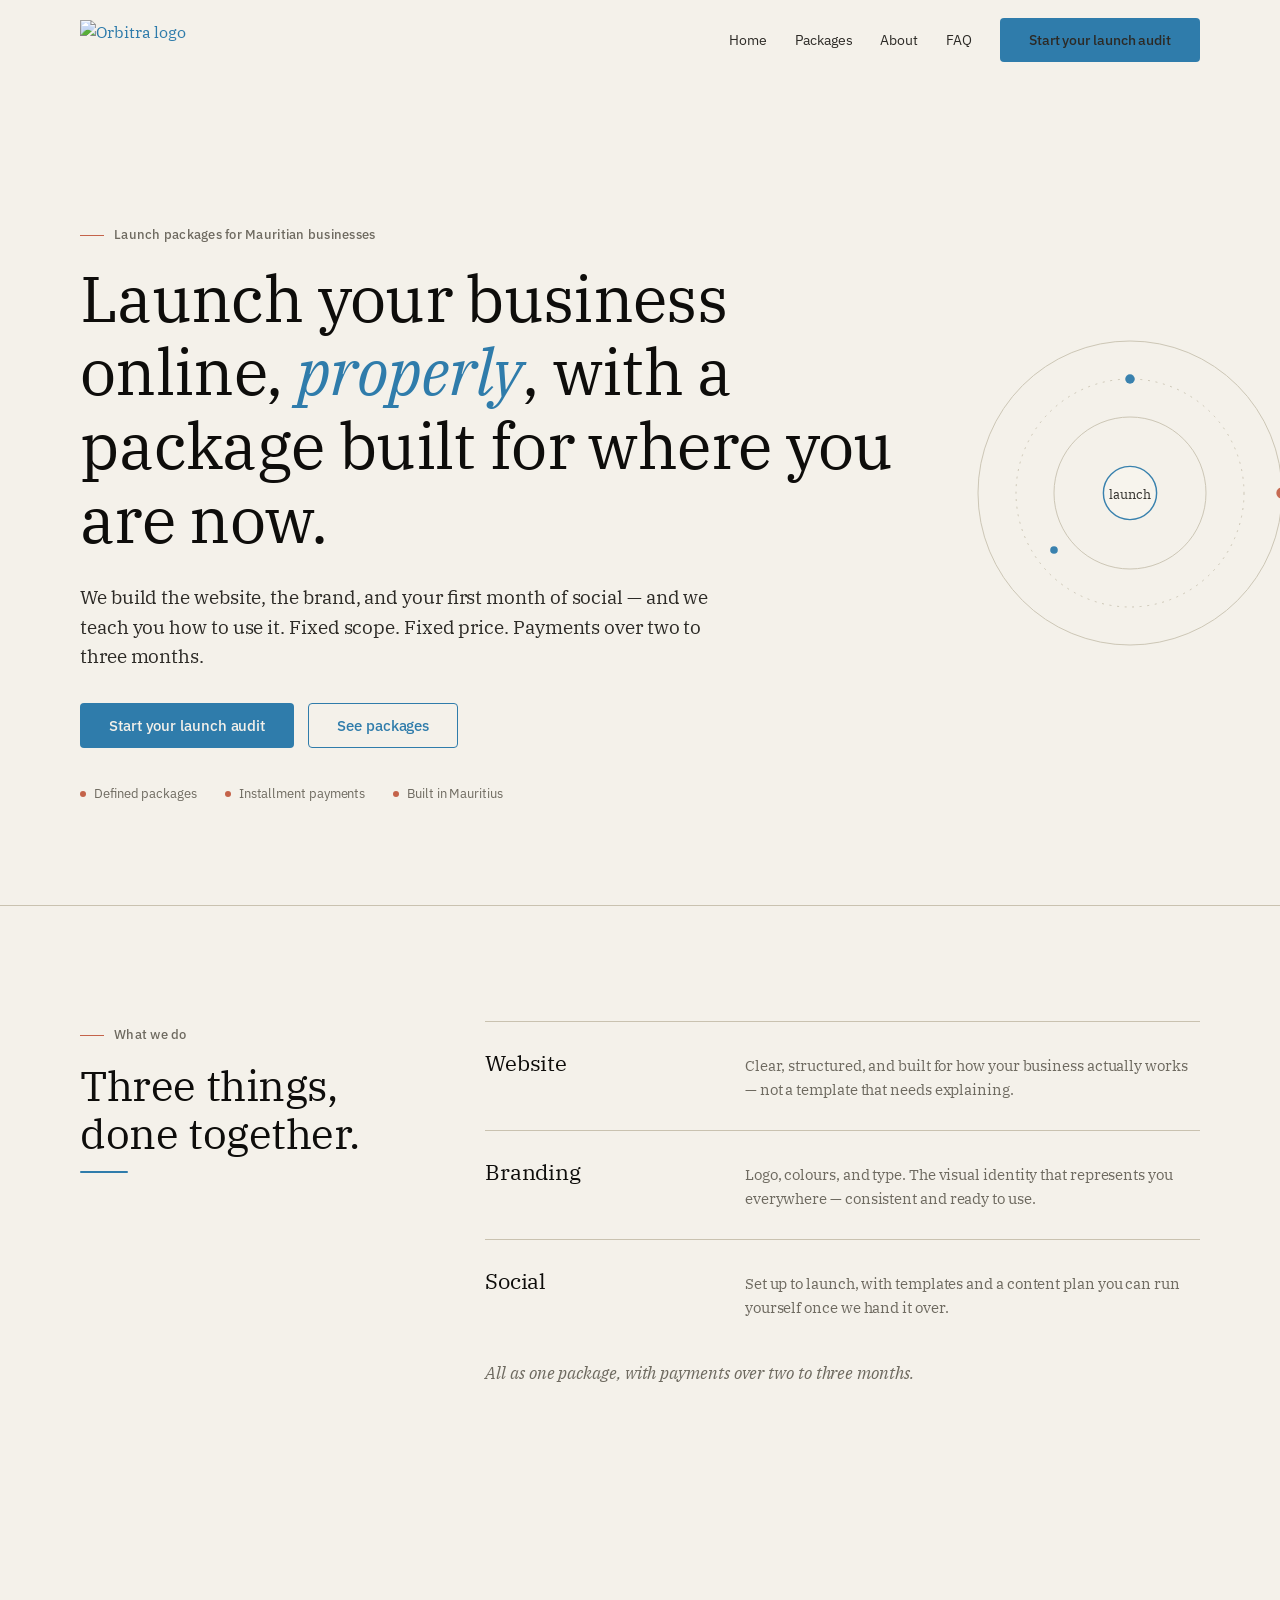
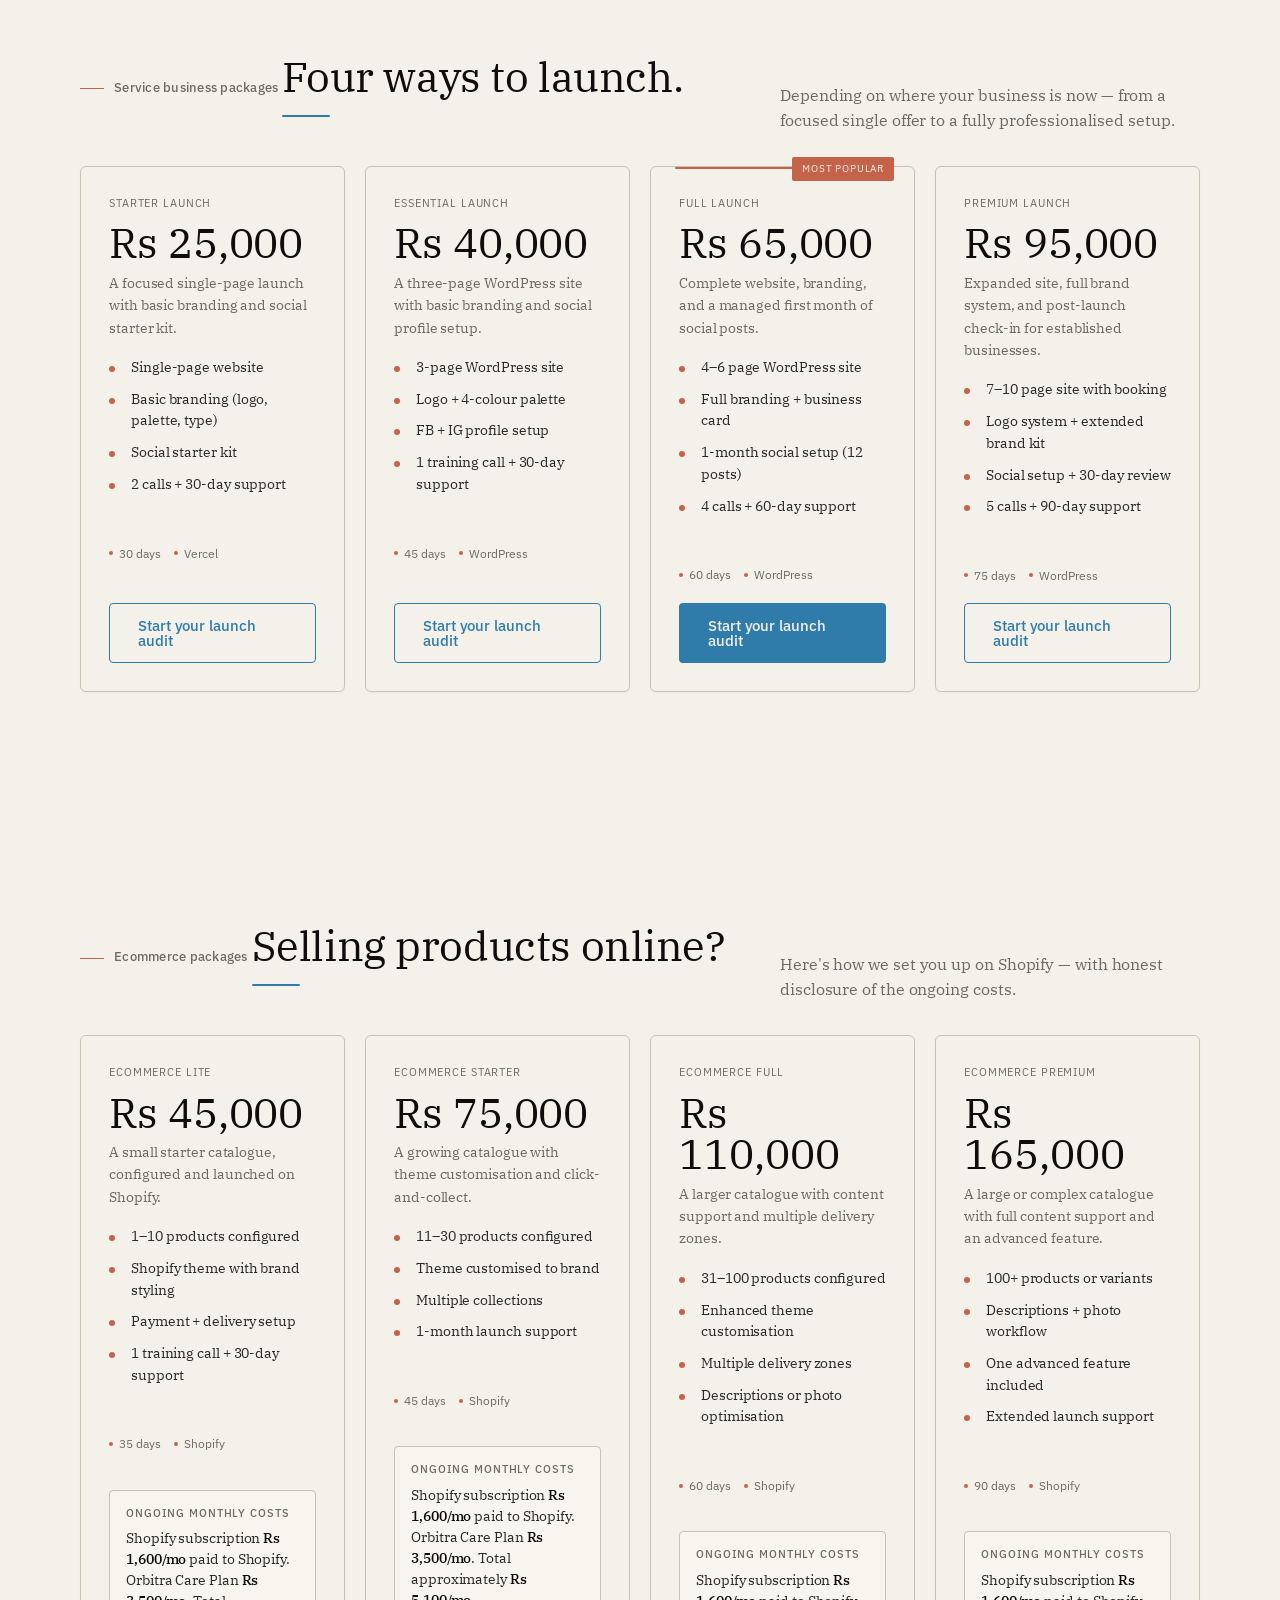
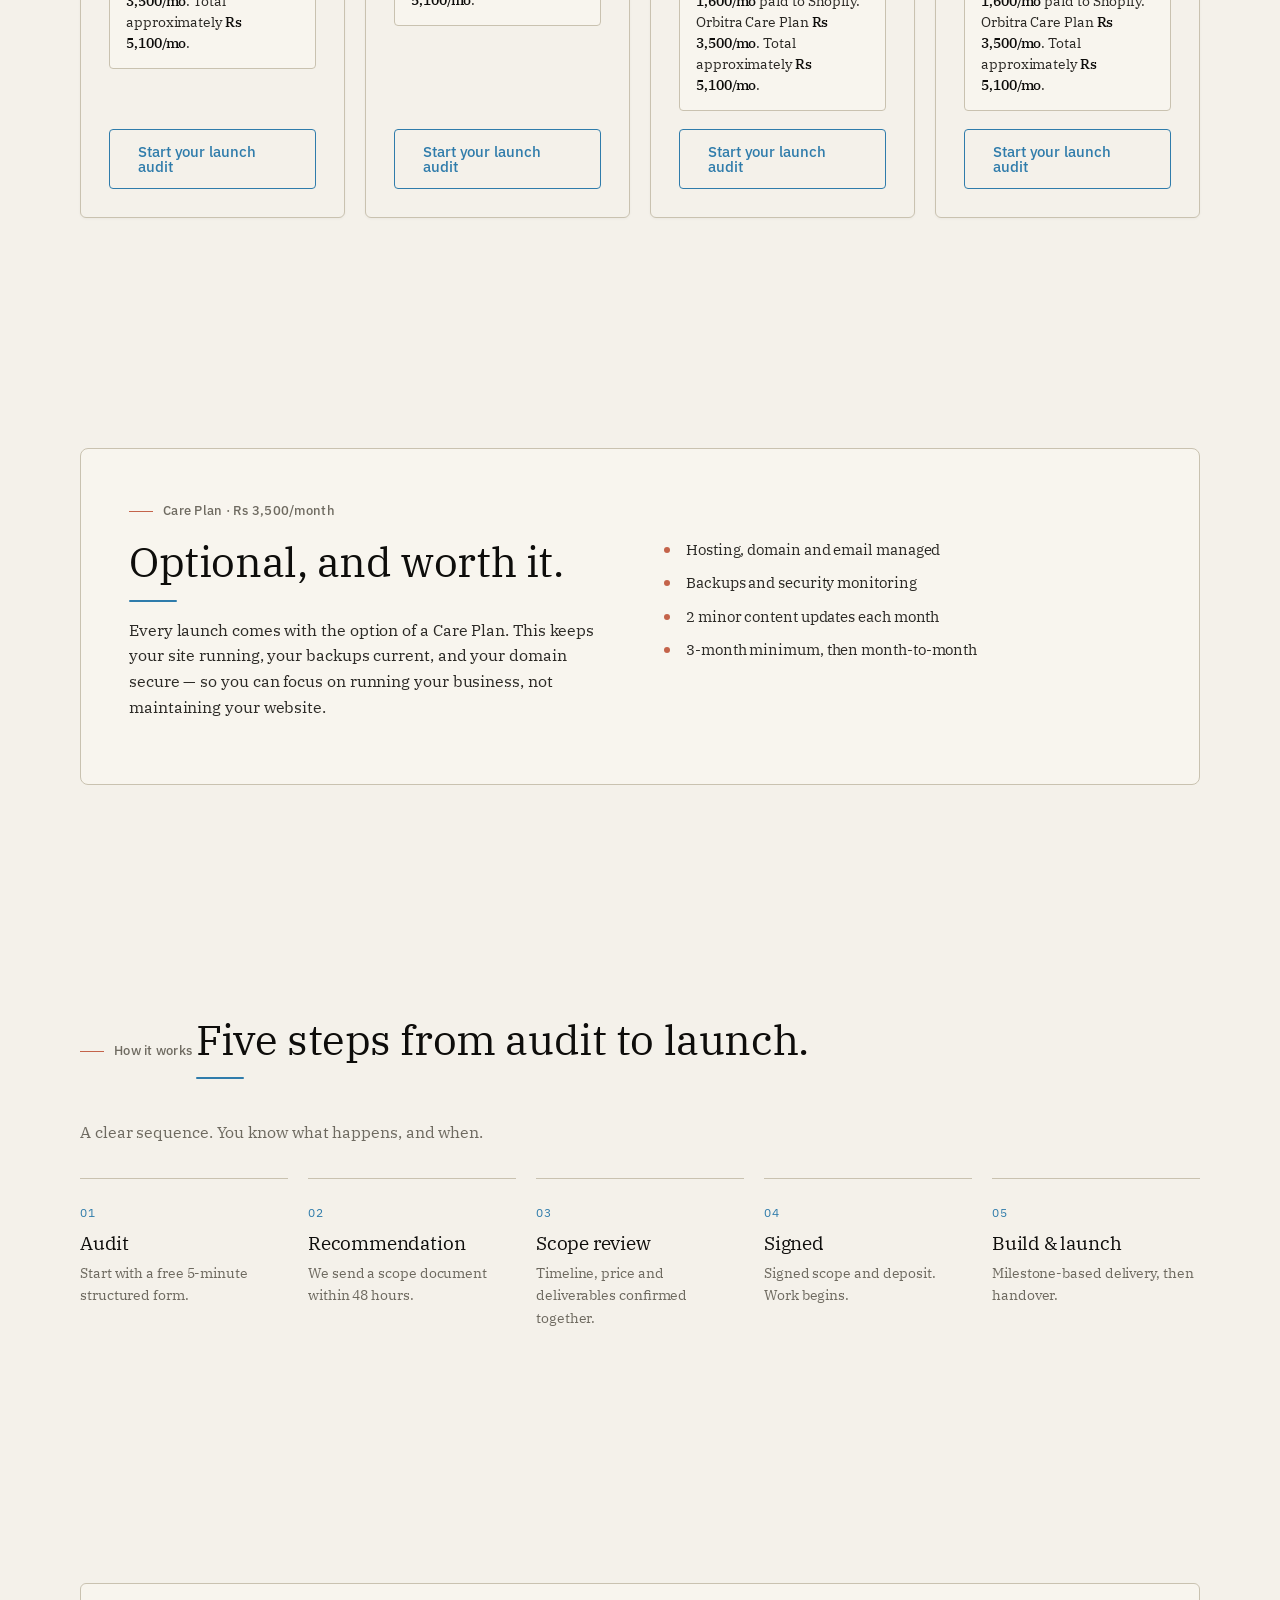
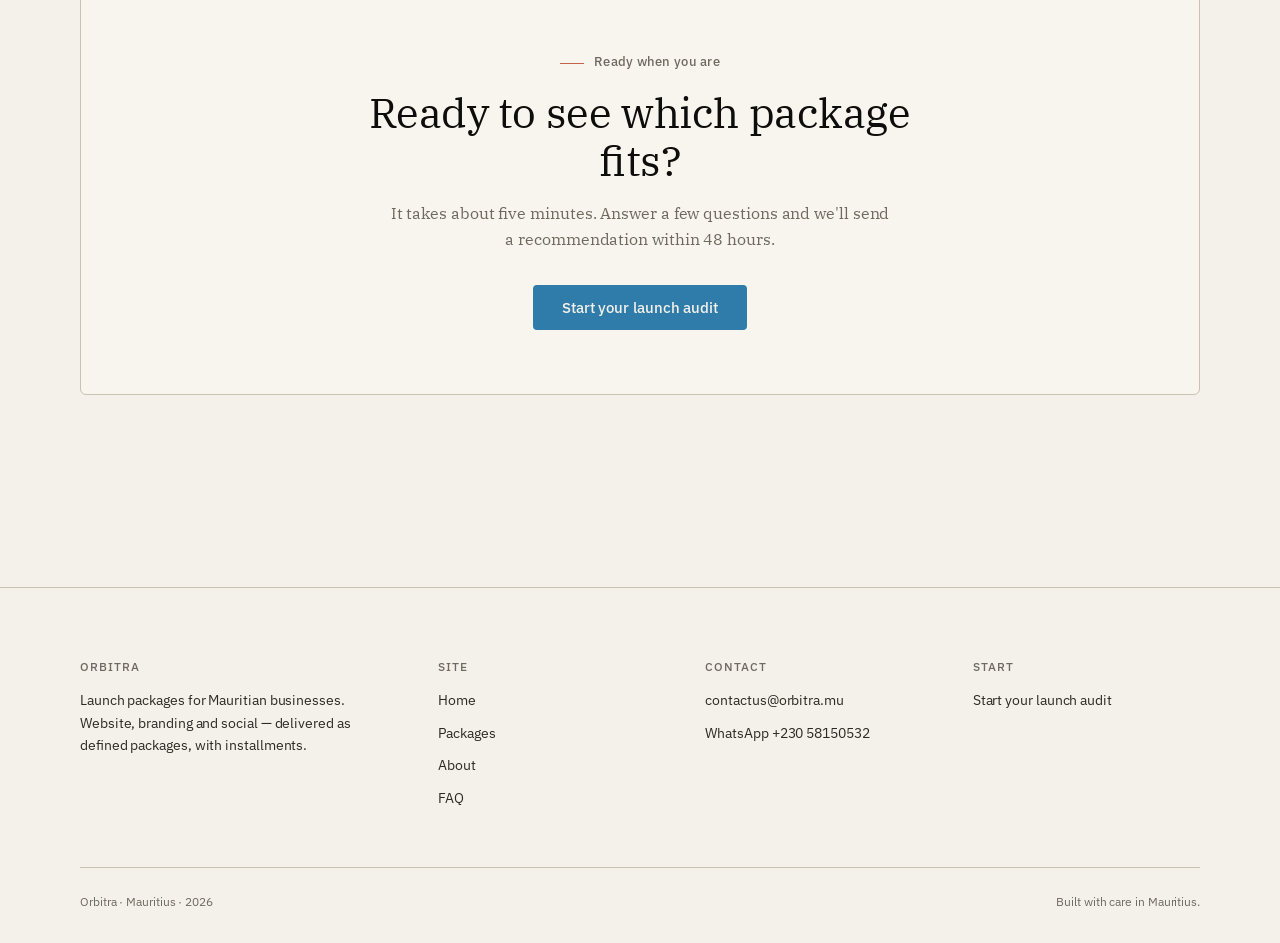
==== commit 82866a85: "Add page: home" ====
--- a/index.html
+++ b/index.html
@@ -4,437 +4,386 @@
 <meta charset="UTF-8">
 <meta name="viewport" content="width=device-width, initial-scale=1.0">
 <title>Orbitra — Launch packages for Mauritian businesses</title>
-<meta name="description" content="Orbitra builds the digital foundations small Mauritian businesses need to launch — website, branding, and social, delivered as defined packages with installments.">
+<meta name="description" content="Orbitra builds the digital foundations small Mauritian businesses need to launch — website, branding and social, delivered as defined packages.">
 <link rel="stylesheet" href="/styles.css">
 <style>
-.hero-illustration svg{width:100%;height:auto;display:block}
-.hero-illustration .draw{stroke-dasharray:400;stroke-dashoffset:400;animation:draw 1800ms var(--ease-out-expo) 400ms forwards}
-@keyframes draw{to{stroke-dashoffset:0}}
-.hero-illustration .float-dot{animation:float 4s ease-in-out infinite}
-@keyframes float{0%,100%{transform:translateY(0)}50%{transform:translateY(-6px)}}
-.what-grid{display:grid;grid-template-columns:1fr;gap:2rem;margin-bottom:2rem}
-@media (min-width:768px){.what-grid{grid-template-columns:repeat(3,1fr);gap:3rem}}
-.what-item{padding-top:1.5rem;border-top:1px solid var(--color-border)}
-.what-item .num{font-family:var(--font-sans);font-size:0.75rem;color:var(--color-secondary);letter-spacing:0.06em;margin-bottom:0.75rem;display:block}
-.what-close{font-style:italic;color:var(--color-primary);font-size:1.125rem;max-width:36rem}
-.pkg-intro{font-style:italic;color:var(--color-secondary);margin-bottom:2rem;font-size:1.0625rem}
-.steps-wrap{position:relative}
-.steps-connector{position:absolute;top:42px;left:8%;right:8%;height:1px;background:var(--color-border);display:none}
-@media (min-width:1024px){.steps-connector{display:block}}
-.care-grid{display:grid;grid-template-columns:1fr;gap:2.5rem;align-items:start}
-@media (min-width:768px){.care-grid{grid-template-columns:1fr 1fr;gap:4rem}}
-.care-list{list-style:none;padding:0;margin:0}
-.care-list li{padding:0.875rem 0;border-bottom:1px solid var(--color-border);font-size:0.9375rem;display:flex;align-items:flex-start;gap:0.75rem}
-.care-list li::before{content:'';width:6px;height:6px;border-radius:50%;background:var(--color-secondary);margin-top:0.65em;flex-shrink:0}
-.care-price{font-family:var(--font-serif);font-size:2rem;color:var(--color-ink);margin:1rem 0 0.25rem}
-.care-price-sub{font-family:var(--font-sans);font-size:0.8125rem;color:var(--color-muted)}
-.ongoing-grid{display:grid;grid-template-columns:1fr;gap:1.5rem}
-@media (min-width:768px){.ongoing-grid{grid-template-columns:1fr 1fr}}
-.ongoing-card{padding:2rem;background:var(--color-surface);border:1px solid var(--color-border);border-radius:var(--radius-md);transition:transform var(--duration-base) var(--ease-out-expo),border-color var(--duration-base) var(--ease-out-expo)}
-.ongoing-card:hover{transform:translateY(-2px);border-color:var(--color-primary)}
-.ongoing-card h3{margin-bottom:0.75rem}
-.ongoing-card .ongoing-meta{font-family:var(--font-sans);font-size:0.8125rem;color:var(--color-muted);margin-top:1rem;padding-top:1rem;border-top:1px solid var(--color-border)}
+.hero { position: relative; }
+.hero-illustration { position: absolute; right: -40px; top: 50%; transform: translateY(-50%); width: 380px; max-width: 35vw; opacity: 0.95; pointer-events: none; }
+.hero-illustration .orbit-ring { transform-origin: center; animation: slowSpin 60s linear infinite; }
+.hero-illustration .orbit-dot { animation: pulseDot 3s ease-in-out infinite; }
+@keyframes slowSpin { to { transform: rotate(360deg); } }
+@keyframes pulseDot { 0%,100% { opacity: 1; } 50% { opacity: 0.5; } }
+@media (max-width: 900px) { .hero-illustration { display: none; } }
+.what-row { display: grid; grid-template-columns: 1fr 2fr; gap: 48px; align-items: start; }
+@media (max-width: 768px) { .what-row { grid-template-columns: 1fr; gap: 24px; } }
+.what-item { padding: 28px 0; border-top: 1px solid var(--color-border); display: grid; grid-template-columns: 1fr 2fr; gap: 32px; align-items: baseline; }
+.what-item:last-child { border-bottom: 1px solid var(--color-border); }
+@media (max-width: 640px) { .what-item { grid-template-columns: 1fr; gap: 8px; } }
+.what-item h3 { margin: 0; font-size: 1.4rem; }
+.what-item p { margin: 0; color: var(--color-muted); font-size: 15px; }
+.pkg-grid { display: grid; grid-template-columns: repeat(4, 1fr); gap: 20px; }
+@media (max-width: 1100px) { .pkg-grid { grid-template-columns: repeat(2, 1fr); } }
+@media (max-width: 560px) { .pkg-grid { grid-template-columns: 1fr; } }
+.pkg-card { display: flex; flex-direction: column; padding: 28px; }
+.pkg-card .tier { font-family: var(--font-sans); font-size: 11px; letter-spacing: 0.08em; text-transform: uppercase; color: var(--color-muted); margin-bottom: 6px; }
+.pkg-card h3 { font-size: 1.5rem; margin: 0 0 8px; }
+.pkg-card .desc { font-size: 14px; color: var(--color-muted); margin: 0 0 18px; min-height: 42px; }
+.pkg-card .bullets li { font-size: 14px; }
+.pkg-card .btn { margin-top: auto; width: 100%; }
+.pkg-card .meta-row { font-family: var(--font-sans); font-size: 12px; color: var(--color-muted); margin: 14px 0 18px; display: flex; flex-wrap: wrap; gap: 14px; }
+.pkg-card .meta-row span { display: inline-flex; align-items: center; gap: 6px; }
+.pkg-card .meta-row span::before { content: ''; width: 4px; height: 4px; border-radius: 50%; background: var(--color-secondary); }
+.intro-line { font-family: var(--font-serif); font-style: italic; color: var(--color-muted); font-size: 1.05rem; max-width: 50ch; margin: 12px 0 36px; }
+.section-head { display: flex; justify-content: space-between; align-items: flex-end; gap: 24px; margin-bottom: 32px; flex-wrap: wrap; }
+.section-head p { max-width: 42ch; margin: 0; color: var(--color-muted); }
+.care-block { display: grid; grid-template-columns: 1fr 1fr; gap: 48px; align-items: center; padding: 48px; background: var(--color-surface); border: 1px solid var(--color-border); border-radius: 8px; }
+@media (max-width: 768px) { .care-block { grid-template-columns: 1fr; padding: 32px; gap: 24px; } }
+.care-block h2 { margin-bottom: 16px; }
+.proof-quote { font-family: var(--font-serif); font-style: italic; font-size: clamp(1.4rem, 2.4vw, 1.9rem); line-height: 1.4; color: var(--color-ink); max-width: 28ch; }
+.proof-quote em { color: var(--color-primary); font-style: italic; }
+.most-popular { position: absolute; top: -10px; right: 20px; background: var(--color-secondary); color: var(--color-paper); font-family: var(--font-sans); font-size: 10px; letter-spacing: 0.08em; text-transform: uppercase; padding: 4px 10px; border-radius: 2px; }
 </style>
 </head>
 <body>
 <header class="site-header">
   <div class="container">
-    <div class="header-inner">
-      <a href="/" class="brand">
-        <img src="https://www.shutterstock.com/image-vector/mountain-vector-icon-isolated-on-260nw-1199231911.jpg" alt="Orbitra logo" class="brand-logo" height="40">
-        <span class="brand-text">
-          <span class="brand-name">Orbitra</span>
-          <span class="brand-tagline">Launch packages for Mauritian businesses</span>
-        </span>
+    <nav class="nav" aria-label="Primary">
+      <a href="/" class="brand" aria-label="Orbitra home">
+        <img src="https://orbitravtwo.vercel.app/logo_test.svg" alt="Orbitra logo" height="40" class="brand-logo" style="width:auto;height:40px;">
       </a>
-      <button class="nav-toggle" aria-label="Toggle navigation" aria-expanded="false">
+      <button class="nav-toggle" aria-label="Toggle menu" aria-expanded="false">
         <svg width="24" height="24" viewBox="0 0 24 24" fill="none" stroke="currentColor" stroke-width="1.5"><line x1="4" y1="7" x2="20" y2="7"/><line x1="4" y1="12" x2="20" y2="12"/><line x1="4" y1="17" x2="20" y2="17"/></svg>
       </button>
-      <nav class="nav">
-        <a href="/" class="nav-link">Home</a>
-        <a href="/packages" class="nav-link">Packages</a>
-        <a href="/about" class="nav-link">About</a>
-        <a href="/faq" class="nav-link">FAQ</a>
-        <a href="https://calendly.com/edarling85/" target="_blank" rel="noopener noreferrer" class="btn btn-primary">Start your launch audit</a>
-      </nav>
-    </div>
+      <div class="nav-links">
+        <a href="/">Home</a>
+        <a href="/packages.html">Packages</a>
+        <a href="/about.html">About</a>
+        <a href="/faq.html">FAQ</a>
+        <a class="btn btn-primary" href="https://calendly.com/edarling85/" target="_blank" rel="noopener noreferrer">Start your launch audit</a>
+      </div>
+    </nav>
   </div>
 </header>
 
 <main>
+
   <section class="hero">
-    <div class="hero-accent"></div>
-    <div class="container">
-      <div class="hero-grid">
-        <div class="reveal">
-          <span class="eyebrow">Launch packages · Mauritius</span>
-          <h1 style="margin-top:1.25rem">Launch your business online, <span class="accent-underline">properly</span> — with a package built for where you are now.</h1>
-          <p class="hero-sub body-lg">Website, branding, and your first month of social — delivered as fixed packages, paid in installments over two to three months. No open-ended quotes, no surprises.</p>
-          <div class="hero-cta">
-            <a href="https://calendly.com/edarling85/" target="_blank" rel="noopener noreferrer" class="btn btn-primary">Start your launch audit</a>
-            <a href="#packages" class="btn btn-ghost">See packages <span class="arrow">→</span></a>
-          </div>
-          <p class="meta" style="margin-top:1.5rem">Free · five minutes · no commitment</p>
-        </div>
-        <div class="hero-illustration reveal" aria-hidden="true">
-          <svg viewBox="0 0 480 480" fill="none" xmlns="http://www.w3.org/2000/svg">
-            <circle cx="240" cy="240" r="180" stroke="#C9C2B0" stroke-width="1" stroke-dasharray="3 6"/>
-            <circle cx="240" cy="240" r="120" stroke="#C9C2B0" stroke-width="1"/>
-            <path class="draw" d="M120 280 Q 240 140, 360 280" stroke="#2F7CAB" stroke-width="1.5" fill="none" stroke-linecap="round"/>
-            <rect x="170" y="200" width="140" height="100" rx="4" stroke="#2C2A26" stroke-width="1.25" fill="#F8F5EE"/>
-            <line x1="170" y1="222" x2="310" y2="222" stroke="#C9C2B0" stroke-width="1"/>
-            <circle cx="182" cy="211" r="2" fill="#C4634A"/>
-            <circle cx="192" cy="211" r="2" fill="#C9C2B0"/>
-            <circle cx="202" cy="211" r="2" fill="#C9C2B0"/>
-            <line x1="182" y1="238" x2="260" y2="238" stroke="#2C2A26" stroke-width="1"/>
-            <line x1="182" y1="252" x2="240" y2="252" stroke="#C9C2B0" stroke-width="1"/>
-            <line x1="182" y1="266" x2="280" y2="266" stroke="#C9C2B0" stroke-width="1"/>
-            <rect x="182" y="278" width="48" height="12" rx="2" fill="#2F7CAB"/>
-            <circle class="float-dot" cx="360" cy="160" r="8" fill="#C4634A"/>
-            <circle class="float-dot" cx="110" cy="340" r="5" fill="#2F7CAB" style="animation-delay:1s"/>
-            <circle class="float-dot" cx="380" cy="360" r="4" fill="#C4634A" style="animation-delay:2s"/>
-            <line x1="60" y1="240" x2="100" y2="240" stroke="#2F7CAB" stroke-width="1"/>
-            <line x1="380" y1="240" x2="420" y2="240" stroke="#2F7CAB" stroke-width="1"/>
-          </svg>
-        </div>
-      </div>
-    </div>
-  </section>
-
-  <section class="section section-divider">
+    <div class="container">
+      <div class="hero-inner reveal">
+        <span class="eyebrow">Launch packages for Mauritian businesses</span>
+        <h1>Launch your business online, <em>properly</em>, with a package built for where you are now.</h1>
+        <p class="lead mt-sm">We build the website, the brand, and your first month of social — and we teach you how to use it. Fixed scope. Fixed price. Payments over two to three months.</p>
+        <div class="hero-actions">
+          <a class="btn btn-primary" href="https://calendly.com/edarling85/" target="_blank" rel="noopener noreferrer">Start your launch audit</a>
+          <a class="btn btn-secondary" href="#packages">See packages</a>
+        </div>
+        <div class="hero-meta">
+          <span>Defined packages</span>
+          <span>Installment payments</span>
+          <span>Built in Mauritius</span>
+        </div>
+      </div>
+      <svg class="hero-illustration" viewBox="0 0 400 400" fill="none" xmlns="http://www.w3.org/2000/svg" aria-hidden="true">
+        <g class="orbit-ring">
+          <ellipse cx="200" cy="200" rx="160" ry="160" stroke="#C9C2B0" stroke-width="1"/>
+          <ellipse cx="200" cy="200" rx="120" ry="120" stroke="#C9C2B0" stroke-width="1" stroke-dasharray="2 6"/>
+          <ellipse cx="200" cy="200" rx="80" ry="80" stroke="#C9C2B0" stroke-width="1"/>
+          <circle class="orbit-dot" cx="360" cy="200" r="6" fill="#C4634A"/>
+          <circle class="orbit-dot" cx="200" cy="80" r="5" fill="#2F7CAB"/>
+          <circle class="orbit-dot" cx="120" cy="260" r="4" fill="#2F7CAB"/>
+        </g>
+        <circle cx="200" cy="200" r="28" fill="#F8F5EE" stroke="#2F7CAB" stroke-width="1.5"/>
+        <text x="200" y="206" text-anchor="middle" font-family="IBM Plex Serif" font-size="14" fill="#2C2A26">launch</text>
+      </svg>
+    </div>
+  </section>
+
+  <div class="paper-divider"></div>
+
+  <section class="section reveal">
+    <div class="container">
+      <div class="what-row">
+        <div>
+          <span class="eyebrow">What we do</span>
+          <h2 class="section-title">Three things, done together.</h2>
+        </div>
+        <div>
+          <div class="what-item">
+            <h3>Website</h3>
+            <p>Clear, structured, and built for how your business actually works — not a template that needs explaining.</p>
+          </div>
+          <div class="what-item">
+            <h3>Branding</h3>
+            <p>Logo, colours, and type. The visual identity that represents you everywhere — consistent and ready to use.</p>
+          </div>
+          <div class="what-item">
+            <h3>Social</h3>
+            <p>Set up to launch, with templates and a content plan you can run yourself once we hand it over.</p>
+          </div>
+          <p class="intro-line">All as one package, with payments over two to three months.</p>
+        </div>
+      </div>
+    </div>
+  </section>
+
+  <section class="section" id="packages">
     <div class="container">
       <div class="section-head reveal">
-        <span class="eyebrow">What we do</span>
-        <h2 style="margin-top:1rem">Three things, set up together. <span class="head-line"></span></h2>
-      </div>
-      <div class="what-grid reveal-stagger">
-        <article class="what-item">
-          <span class="num">01</span>
-          <h3 class="feature-title">Website</h3>
-          <p class="feature-desc" style="color:var(--color-text);margin-top:0.5rem">Clear, structured, built for how your business actually works — not how a template thinks it should.</p>
-        </article>
-        <article class="what-item">
-          <span class="num">02</span>
-          <h3 class="feature-title">Branding</h3>
-          <p class="feature-desc" style="color:var(--color-text);margin-top:0.5rem">Logo, colours, type — the visual identity that represents you everywhere, online and off.</p>
-        </article>
-        <article class="what-item">
-          <span class="num">03</span>
-          <h3 class="feature-title">Social</h3>
-          <p class="feature-desc" style="color:var(--color-text);margin-top:0.5rem">Set up to launch, with templates and a content plan you can run yourself after handover.</p>
-        </article>
-      </div>
-      <p class="what-close reveal">All as one package, with payments spread over <em>two to three months</em>.</p>
-    </div>
-  </section>
-
-  <section class="section section-divider" id="packages">
+        <div>
+          <span class="eyebrow">Service business packages</span>
+          <h2 class="section-title">Four ways to launch.</h2>
+        </div>
+        <p>Depending on where your business is now — from a focused single offer to a fully professionalised setup.</p>
+      </div>
+      <div class="pkg-grid reveal-stagger">
+
+        <article class="card pkg-card">
+          <span class="tier">Starter Launch</span>
+          <div class="price">Rs 25,000</div>
+          <p class="desc">A focused single-page launch with basic branding and social starter kit.</p>
+          <ul class="bullets">
+            <li>Single-page website</li>
+            <li>Basic branding (logo, palette, type)</li>
+            <li>Social starter kit</li>
+            <li>2 calls + 30-day support</li>
+          </ul>
+          <div class="meta-row"><span>30 days</span><span>Vercel</span></div>
+          <a class="btn btn-secondary" href="https://calendly.com/edarling85/" target="_blank" rel="noopener noreferrer">Start your launch audit</a>
+        </article>
+
+        <article class="card pkg-card">
+          <span class="tier">Essential Launch</span>
+          <div class="price">Rs 40,000</div>
+          <p class="desc">A three-page WordPress site with basic branding and social profile setup.</p>
+          <ul class="bullets">
+            <li>3-page WordPress site</li>
+            <li>Logo + 4-colour palette</li>
+            <li>FB + IG profile setup</li>
+            <li>1 training call + 30-day support</li>
+          </ul>
+          <div class="meta-row"><span>45 days</span><span>WordPress</span></div>
+          <a class="btn btn-secondary" href="https://calendly.com/edarling85/" target="_blank" rel="noopener noreferrer">Start your launch audit</a>
+        </article>
+
+        <article class="card pkg-card card-featured">
+          <span class="most-popular">Most popular</span>
+          <span class="tier">Full Launch</span>
+          <div class="price">Rs 65,000</div>
+          <p class="desc">Complete website, branding, and a managed first month of social posts.</p>
+          <ul class="bullets">
+            <li>4–6 page WordPress site</li>
+            <li>Full branding + business card</li>
+            <li>1-month social setup (12 posts)</li>
+            <li>4 calls + 60-day support</li>
+          </ul>
+          <div class="meta-row"><span>60 days</span><span>WordPress</span></div>
+          <a class="btn btn-primary" href="https://calendly.com/edarling85/" target="_blank" rel="noopener noreferrer">Start your launch audit</a>
+        </article>
+
+        <article class="card pkg-card">
+          <span class="tier">Premium Launch</span>
+          <div class="price">Rs 95,000</div>
+          <p class="desc">Expanded site, full brand system, and post-launch check-in for established businesses.</p>
+          <ul class="bullets">
+            <li>7–10 page site with booking</li>
+            <li>Logo system + extended brand kit</li>
+            <li>Social setup + 30-day review</li>
+            <li>5 calls + 90-day support</li>
+          </ul>
+          <div class="meta-row"><span>75 days</span><span>WordPress</span></div>
+          <a class="btn btn-secondary" href="https://calendly.com/edarling85/" target="_blank" rel="noopener noreferrer">Start your launch audit</a>
+        </article>
+
+      </div>
+    </div>
+  </section>
+
+  <section class="section">
     <div class="container">
       <div class="section-head reveal">
-        <span class="eyebrow">Service business packages</span>
-        <h2 style="margin-top:1rem">Four ways to launch, depending on where you are now. <span class="head-line"></span></h2>
-      </div>
-      <p class="pkg-intro reveal">Choose the package that fits your business today. You can always grow from here.</p>
-
-      <div class="grid grid-4 reveal-stagger">
-        <article class="card">
-          <h3 class="tier-name">Starter Launch</h3>
-          <p class="meta">Single-page launch</p>
-          <div class="tier-price">Rs 25,000</div>
-          <div class="tier-price-sub">Rs 10,000 deposit + Rs 15,000 at handover</div>
-          <p class="tier-desc">A focused one-page site with basic brand and a social starter kit.</p>
-          <ul class="tier-list">
-            <li>Single-page website</li>
-            <li>Basic branding (logo + palette)</li>
-            <li>FB + IG profile setup, 5 templates</li>
-            <li>2 calls, manual, 30-day support</li>
-          </ul>
-          <p class="tier-meta">30 days · Vercel</p>
-          <a href="https://calendly.com/edarling85/" target="_blank" rel="noopener noreferrer" class="btn btn-secondary tier-cta">Start your launch audit</a>
-        </article>
-
-        <article class="card">
-          <h3 class="tier-name">Essential Launch</h3>
-          <p class="meta">Multi-page foundation</p>
-          <div class="tier-price">Rs 40,000</div>
-          <div class="tier-price-sub">Rs 16,000 deposit + Rs 24,000 at handover</div>
-          <p class="tier-desc">A real 3-page website with basic branding and profile setup.</p>
-          <ul class="tier-list">
-            <li>3-page WordPress website</li>
-            <li>Basic branding + 1-page guide</li>
-            <li>FB + IG branded profile assets</li>
-            <li>Training call + 30-day support</li>
-          </ul>
-          <p class="tier-meta">45 days · WordPress on Teal Host</p>
-          <a href="https://calendly.com/edarling85/" target="_blank" rel="noopener noreferrer" class="btn btn-secondary tier-cta">Start your launch audit</a>
-        </article>
-
-        <article class="card card-featured">
-          <span class="pop-label">Most popular</span>
-          <h3 class="tier-name">Full Launch</h3>
-          <p class="meta">Complete launch</p>
-          <div class="tier-price">Rs 65,000</div>
-          <div class="tier-price-sub">Rs 26,000 deposit + 2 × Rs 19,500</div>
-          <p class="tier-desc">A complete brand and digital launch, plus your first month of social.</p>
-          <ul class="tier-list">
-            <li>4–6 page WordPress website</li>
-            <li>Full branding + guideline PDF</li>
-            <li>1-month social setup, 12 posts</li>
-            <li>4 calls, custom manual, 60-day support</li>
-          </ul>
-          <p class="tier-meta">60 days · WordPress on Teal Host</p>
-          <a href="https://calendly.com/edarling85/" target="_blank" rel="noopener noreferrer" class="btn btn-primary tier-cta">Start your launch audit</a>
-        </article>
-
-        <article class="card">
-          <h3 class="tier-name">Premium Launch</h3>
-          <p class="meta">Professional polish</p>
-          <div class="tier-price">Rs 95,000</div>
-          <div class="tier-price-sub">Rs 38,000 deposit + 2 × Rs 28,500</div>
-          <p class="tier-desc">A larger site, expanded brand system, and a 30-day post-launch check-in.</p>
-          <ul class="tier-list">
-            <li>7–10 page WordPress website</li>
-            <li>Expanded branding + stationery</li>
-            <li>Social setup + 30-day check-in</li>
-            <li>5 calls + 90-day support</li>
-          </ul>
-          <p class="tier-meta">75 days · WordPress on Teal Host</p>
-          <a href="https://calendly.com/edarling85/" target="_blank" rel="noopener noreferrer" class="btn btn-secondary tier-cta">Start your launch audit</a>
-        </article>
-      </div>
-    </div>
-  </section>
-
-  <section class="section section-divider">
-    <div class="container">
-      <div class="section-head reveal">
-        <span class="eyebrow">Ecommerce packages</span>
-        <h2 style="margin-top:1rem">Selling products online? Here's how we set you up on Shopify. <span class="head-line"></span></h2>
-      </div>
-      <p class="pkg-intro reveal">All ecommerce packages run on Shopify, hosted under our Shopify Partner account.</p>
-
-      <div class="grid grid-4 reveal-stagger">
-        <article class="card">
-          <h3 class="tier-name">Ecommerce Lite</h3>
-          <p class="meta">1–10 products</p>
-          <div class="tier-price">Rs 45,000</div>
-          <div class="tier-price-sub">Rs 18,000 deposit + Rs 27,000 at handover</div>
-          <ul class="tier-list">
-            <li>Free theme, branded colours</li>
-            <li>Single delivery zone (Mauritius)</li>
-            <li>MIPS or Stripe gateway setup</li>
-            <li>Training call + 30-day support</li>
-          </ul>
-          <div class="disclosure-box">
-            <div class="disclosure-head">Ongoing monthly costs</div>
-            <ul>
-              <li>Shopify subscription · Rs 1,600/mo</li>
-              <li>Orbitra Care Plan · Rs 3,500/mo</li>
-            </ul>
-            <div class="disclosure-total">Total · approx. Rs 5,100/mo</div>
-          </div>
-          <p class="tier-meta">35 days · Shopify</p>
-          <a href="https://calendly.com/edarling85/" target="_blank" rel="noopener noreferrer" class="btn btn-secondary tier-cta">Start your launch audit</a>
-        </article>
-
-        <article class="card">
-          <h3 class="tier-name">Ecommerce Starter</h3>
-          <p class="meta">11–30 products</p>
-          <div class="tier-price">Rs 75,000</div>
-          <div class="tier-price-sub">Rs 30,000 deposit + 2 installments</div>
-          <ul class="tier-list">
+        <div>
+          <span class="eyebrow">Ecommerce packages</span>
+          <h2 class="section-title">Selling products online?</h2>
+        </div>
+        <p>Here's how we set you up on Shopify — with honest disclosure of the ongoing costs.</p>
+      </div>
+      <div class="pkg-grid reveal-stagger">
+
+        <article class="card pkg-card">
+          <span class="tier">Ecommerce Lite</span>
+          <div class="price">Rs 45,000</div>
+          <p class="desc">A small starter catalogue, configured and launched on Shopify.</p>
+          <ul class="bullets">
+            <li>1–10 products configured</li>
+            <li>Shopify theme with brand styling</li>
+            <li>Payment + delivery setup</li>
+            <li>1 training call + 30-day support</li>
+          </ul>
+          <div class="meta-row"><span>35 days</span><span>Shopify</span></div>
+          <div class="disclosure">
+            <div class="disclosure-title">Ongoing monthly costs</div>
+            <div class="disclosure-body">Shopify subscription <strong>Rs 1,600/mo</strong> paid to Shopify. Orbitra Care Plan <strong>Rs 3,500/mo</strong>. Total approximately <strong>Rs 5,100/mo</strong>.</div>
+          </div>
+          <a class="btn btn-secondary" href="https://calendly.com/edarling85/" target="_blank" rel="noopener noreferrer">Start your launch audit</a>
+        </article>
+
+        <article class="card pkg-card">
+          <span class="tier">Ecommerce Starter</span>
+          <div class="price">Rs 75,000</div>
+          <p class="desc">A growing catalogue with theme customisation and click-and-collect.</p>
+          <ul class="bullets">
+            <li>11–30 products configured</li>
             <li>Theme customised to brand</li>
-            <li>Multiple collections supported</li>
-            <li>Click-and-collect option</li>
+            <li>Multiple collections</li>
             <li>1-month launch support</li>
           </ul>
-          <div class="disclosure-box">
-            <div class="disclosure-head">Ongoing monthly costs</div>
-            <ul>
-              <li>Shopify subscription · Rs 1,600/mo</li>
-              <li>Orbitra Care Plan · Rs 3,500/mo</li>
-            </ul>
-            <div class="disclosure-total">Total · approx. Rs 5,100/mo</div>
-          </div>
-          <p class="tier-meta">45 days · Shopify</p>
-          <a href="https://calendly.com/edarling85/" target="_blank" rel="noopener noreferrer" class="btn btn-secondary tier-cta">Start your launch audit</a>
-        </article>
-
-        <article class="card">
-          <h3 class="tier-name">Ecommerce Full</h3>
-          <p class="meta">31–100 products</p>
-          <div class="tier-price">Rs 110,000</div>
-          <div class="tier-price-sub">Rs 44,000 deposit + 2 installments</div>
-          <ul class="tier-list">
+          <div class="meta-row"><span>45 days</span><span>Shopify</span></div>
+          <div class="disclosure">
+            <div class="disclosure-title">Ongoing monthly costs</div>
+            <div class="disclosure-body">Shopify subscription <strong>Rs 1,600/mo</strong> paid to Shopify. Orbitra Care Plan <strong>Rs 3,500/mo</strong>. Total approximately <strong>Rs 5,100/mo</strong>.</div>
+          </div>
+          <a class="btn btn-secondary" href="https://calendly.com/edarling85/" target="_blank" rel="noopener noreferrer">Start your launch audit</a>
+        </article>
+
+        <article class="card pkg-card">
+          <span class="tier">Ecommerce Full</span>
+          <div class="price">Rs 110,000</div>
+          <p class="desc">A larger catalogue with content support and multiple delivery zones.</p>
+          <ul class="bullets">
+            <li>31–100 products configured</li>
             <li>Enhanced theme customisation</li>
             <li>Multiple delivery zones</li>
-            <li>Descriptions <em>or</em> photo optimisation</li>
-            <li>1-month launch support</li>
-          </ul>
-          <div class="disclosure-box">
-            <div class="disclosure-head">Ongoing monthly costs</div>
-            <ul>
-              <li>Shopify subscription · Rs 1,600/mo</li>
-              <li>Orbitra Care Plan · Rs 3,500/mo</li>
-            </ul>
-            <div class="disclosure-total">Total · approx. Rs 5,100/mo</div>
-          </div>
-          <p class="tier-meta">60 days · Shopify</p>
-          <a href="https://calendly.com/edarling85/" target="_blank" rel="noopener noreferrer" class="btn btn-secondary tier-cta">Start your launch audit</a>
-        </article>
-
-        <article class="card">
-          <h3 class="tier-name">Ecommerce Premium</h3>
-          <p class="meta">100+ products</p>
-          <div class="tier-price">Rs 165,000</div>
-          <div class="tier-price-sub">Rs 66,000 deposit + 2 installments</div>
-          <ul class="tier-list">
-            <li>Full content support included</li>
+            <li>Descriptions or photo optimisation</li>
+          </ul>
+          <div class="meta-row"><span>60 days</span><span>Shopify</span></div>
+          <div class="disclosure">
+            <div class="disclosure-title">Ongoing monthly costs</div>
+            <div class="disclosure-body">Shopify subscription <strong>Rs 1,600/mo</strong> paid to Shopify. Orbitra Care Plan <strong>Rs 3,500/mo</strong>. Total approximately <strong>Rs 5,100/mo</strong>.</div>
+          </div>
+          <a class="btn btn-secondary" href="https://calendly.com/edarling85/" target="_blank" rel="noopener noreferrer">Start your launch audit</a>
+        </article>
+
+        <article class="card pkg-card">
+          <span class="tier">Ecommerce Premium</span>
+          <div class="price">Rs 165,000</div>
+          <p class="desc">A large or complex catalogue with full content support and an advanced feature.</p>
+          <ul class="bullets">
+            <li>100+ products or variants</li>
+            <li>Descriptions + photo workflow</li>
             <li>One advanced feature included</li>
-            <li>Complex variants supported</li>
-            <li>1-month launch support</li>
-          </ul>
-          <div class="disclosure-box">
-            <div class="disclosure-head">Ongoing monthly costs</div>
-            <ul>
-              <li>Shopify subscription · Rs 1,600/mo</li>
-              <li>Orbitra Care Plan · Rs 3,500/mo</li>
-            </ul>
-            <div class="disclosure-total">Total · approx. Rs 5,100/mo</div>
-          </div>
-          <p class="tier-meta">90 days · Shopify</p>
-          <a href="https://calendly.com/edarling85/" target="_blank" rel="noopener noreferrer" class="btn btn-secondary tier-cta">Start your launch audit</a>
-        </article>
-      </div>
-    </div>
-  </section>
-
-  <section class="section section-divider">
+            <li>Extended launch support</li>
+          </ul>
+          <div class="meta-row"><span>90 days</span><span>Shopify</span></div>
+          <div class="disclosure">
+            <div class="disclosure-title">Ongoing monthly costs</div>
+            <div class="disclosure-body">Shopify subscription <strong>Rs 1,600/mo</strong> paid to Shopify. Orbitra Care Plan <strong>Rs 3,500/mo</strong>. Total approximately <strong>Rs 5,100/mo</strong>.</div>
+          </div>
+          <a class="btn btn-secondary" href="https://calendly.com/edarling85/" target="_blank" rel="noopener noreferrer">Start your launch audit</a>
+        </article>
+
+      </div>
+    </div>
+  </section>
+
+  <section class="section reveal">
+    <div class="container">
+      <div class="care-block">
+        <div>
+          <span class="eyebrow">Care Plan · Rs 3,500/month</span>
+          <h2 class="section-title">Optional, and worth it.</h2>
+          <p>Every launch comes with the option of a Care Plan. This keeps your site running, your backups current, and your domain secure — so you can focus on running your business, not maintaining your website.</p>
+        </div>
+        <ul class="bullets">
+          <li>Hosting, domain and email managed</li>
+          <li>Backups and security monitoring</li>
+          <li>2 minor content updates each month</li>
+          <li>3-month minimum, then month-to-month</li>
+        </ul>
+      </div>
+    </div>
+  </section>
+
+  <section class="section">
     <div class="container">
       <div class="section-head reveal">
-        <span class="eyebrow">Care Plan &amp; what comes next</span>
-        <h2 style="margin-top:1rem">Keep your launch running, then grow when you're ready. <span class="head-line"></span></h2>
-      </div>
-
-      <div class="care-grid reveal">
-        <div>
-          <h3 class="feature-title">Care Plan</h3>
-          <p style="color:var(--color-text);margin-top:0.75rem">Every launch comes with an optional Care Plan. It keeps your site running, your backups current, and your domain secure — so you can focus on running your business, not maintaining your website.</p>
-          <div class="care-price">Rs 3,500<span style="font-size:1rem;color:var(--color-muted)">/month</span></div>
-          <div class="care-price-sub">3-month minimum, then month-to-month</div>
-        </div>
-        <ul class="care-list">
-          <li>Hosting, domain, and email</li>
-          <li>Backups and security monitoring</li>
-          <li>Up to 2 minor content updates per month</li>
-          <li>Additional updates at Rs 1,500 each</li>
-          <li>30 days notice to pause or cancel</li>
-        </ul>
-      </div>
-
-      <div style="margin-top:4rem" class="reveal">
-        <span class="eyebrow">Ongoing services</span>
-        <h3 class="feature-title" style="margin-top:1rem;margin-bottom:1.5rem">When you're ready to grow</h3>
-        <div class="ongoing-grid">
-          <article class="ongoing-card">
-            <h3 class="feature-title">Ads Management</h3>
-            <p style="color:var(--color-text);margin-top:0.75rem">Paid social and search campaigns, managed for you. Available to clients who have completed a launch.</p>
-            <p class="ongoing-meta">Light · Standard · Active · from Rs 10,000/mo</p>
-          </article>
-          <article class="ongoing-card">
-            <h3 class="feature-title">Social Continuation</h3>
-            <p style="color:var(--color-text);margin-top:0.75rem">Extends the first month of social from Full or Premium Launch — ongoing content, scheduling, and growth.</p>
-            <p class="ongoing-meta">Light · Standard · Active · from Rs 12,000/mo</p>
-          </article>
-        </div>
-      </div>
-    </div>
-  </section>
-
-  <section class="section section-divider">
-    <div class="container">
-      <div class="section-head reveal">
-        <span class="eyebrow">How it works</span>
-        <h2 style="margin-top:1rem">Five steps from audit to launch. <span class="head-line"></span></h2>
-        <p style="margin-top:1rem">A defined path, with clear milestones. You'll always know what's next.</p>
-      </div>
-
-      <div class="steps-wrap reveal">
-        <div class="steps-connector"></div>
-        <div class="steps reveal-stagger">
-          <article class="step">
-            <div class="step-num">01</div>
-            <h3 class="step-title">Audit</h3>
-            <p class="step-desc">A free, 5-minute structured form to understand your business.</p>
-          </article>
-          <article class="step">
-            <div class="step-num">02</div>
-            <h3 class="step-title">Recommendation</h3>
-            <p class="step-desc">A scope document with our suggested package, within 48 hours.</p>
-          </article>
-          <article class="step">
-            <div class="step-num">03</div>
-            <h3 class="step-title">Scope review</h3>
-            <p class="step-desc">We confirm timeline, price, and deliverables together.</p>
-          </article>
-          <article class="step">
-            <div class="step-num">04</div>
-            <h3 class="step-title">Signed &amp; deposit</h3>
-            <p class="step-desc">Scope is signed, deposit is paid, and the work begins.</p>
-          </article>
-          <article class="step">
-            <div class="step-num">05</div>
-            <h3 class="step-title">Build &amp; launch</h3>
-            <p class="step-desc">Milestone-based delivery, with handover calls and a manual.</p>
-          </article>
-        </div>
-      </div>
-
-      <p class="meta reveal" style="margin-top:2.5rem;text-align:center">Day 1 · Day 30 · Day 60 · Launch</p>
+        <div>
+          <span class="eyebrow">How it works</span>
+          <h2 class="section-title">Five steps from audit to launch.</h2>
+        </div>
+        <p>A clear sequence. You know what happens, and when.</p>
+      </div>
+      <div class="steps reveal-stagger">
+        <div class="step">
+          <div class="step-num">01</div>
+          <h4>Audit</h4>
+          <p>Start with a free 5-minute structured form.</p>
+        </div>
+        <div class="step">
+          <div class="step-num">02</div>
+          <h4>Recommendation</h4>
+          <p>We send a scope document within 48 hours.</p>
+        </div>
+        <div class="step">
+          <div class="step-num">03</div>
+          <h4>Scope review</h4>
+          <p>Timeline, price and deliverables confirmed together.</p>
+        </div>
+        <div class="step">
+          <div class="step-num">04</div>
+          <h4>Signed</h4>
+          <p>Signed scope and deposit. Work begins.</p>
+        </div>
+        <div class="step">
+          <div class="step-num">05</div>
+          <h4>Build & launch</h4>
+          <p>Milestone-based delivery, then handover.</p>
+        </div>
+      </div>
     </div>
   </section>
 
   <section class="section">
     <div class="container">
-      <div class="cta-block reveal">
+      <div class="full-cta reveal">
         <span class="eyebrow">Ready when you are</span>
-        <h2 style="margin-top:1rem">Ready to see which package fits?</h2>
-        <p>It takes about five minutes. No commitment, no follow-up sales calls — just a structured recommendation based on where your business is now.</p>
-        <a href="https://calendly.com/edarling85/" target="_blank" rel="noopener noreferrer" class="btn btn-primary">Start your launch audit</a>
-      </div>
-    </div>
-  </section>
+        <h2>Ready to see which package fits?</h2>
+        <p>It takes about five minutes. Answer a few questions and we'll send a recommendation within 48 hours.</p>
+        <div class="mt-md">
+          <a class="btn btn-primary" href="https://calendly.com/edarling85/" target="_blank" rel="noopener noreferrer">Start your launch audit</a>
+        </div>
+      </div>
+    </div>
+  </section>
+
 </main>
 
 <footer class="site-footer">
   <div class="container">
     <div class="footer-grid">
       <div class="footer-col">
-        <a href="/" class="brand" style="margin-bottom:1rem">
-          <img src="https://www.shutterstock.com/image-vector/mountain-vector-icon-isolated-on-260nw-1199231911.jpg" alt="Orbitra logo" class="brand-logo" height="40">
-          <span class="brand-text">
-            <span class="brand-name">Orbitra</span>
-            <span class="brand-tagline">Launch packages for Mauritian businesses</span>
-          </span>
-        </a>
-        <p style="max-width:24rem;margin-top:1rem;color:var(--color-muted)">Built for Mauritian small businesses, by someone who gets where you're starting from.</p>
+        <h5>Orbitra</h5>
+        <p>Launch packages for Mauritian businesses. Website, branding and social — delivered as defined packages, with installments.</p>
       </div>
       <div class="footer-col">
-        <h4>Site</h4>
+        <h5>Site</h5>
         <a href="/">Home</a>
-        <a href="/packages">Packages</a>
-        <a href="/about">About</a>
-        <a href="/faq">FAQ</a>
+        <a href="/packages.html">Packages</a>
+        <a href="/about.html">About</a>
+        <a href="/faq.html">FAQ</a>
       </div>
       <div class="footer-col">
-        <h4>Contact</h4>
+        <h5>Contact</h5>
         <a href="mailto:contactus@orbitra.mu">contactus@orbitra.mu</a>
-        <a href="https://wa.me/23058150532">WhatsApp · +230 58150532</a>
+        <a href="https://wa.me/23058150532">WhatsApp +230 58150532</a>
+      </div>
+      <div class="footer-col">
+        <h5>Start</h5>
+        <a href="https://calendly.com/edarling85/" target="_blank" rel="noopener noreferrer">Start your launch audit</a>
       </div>
     </div>
     <div class="footer-bottom">
-      <p>Orbitra · Mauritius · 2026</p>
-      <p>All packages priced in Mauritian Rupees (Rs).</p>
+      <span>Orbitra · Mauritius · <span data-year>2026</span></span>
+      <span>Built with care in Mauritius.</span>
     </div>
   </div>
 </footer>
--- a/styles.css
+++ b/styles.css
@@ -1,183 +1,201 @@
-@import url('https://fonts.googleapis.com/css2?family=IBM+Plex+Serif:ital,wght@0,400;0,500;0,600;1,400&family=IBM+Plex+Sans:wght@400;500;600&family=IBM+Plex+Mono:wght@400;500&display=swap');
-
-:root{
-  --color-bg:#F4F1EA;
-  --color-surface:#F8F5EE;
-  --color-text:#2C2A26;
-  --color-ink:#0E0D0B;
-  --color-muted:#6E6A60;
-  --color-border:#C9C2B0;
-  --color-primary:#2F7CAB;
-  --color-primary-dark:#266A95;
-  --color-primary-soft:#E8F0F6;
-  --color-secondary:#C4634A;
-  --font-serif:'IBM Plex Serif', Georgia, serif;
-  --font-sans:'IBM Plex Sans', system-ui, sans-serif;
-  --font-mono:'IBM Plex Mono', monospace;
-  --duration-fast:200ms;
-  --duration-base:400ms;
-  --duration-slow:600ms;
-  --ease-out-expo:cubic-bezier(0.16, 1, 0.3, 1);
-  --ease-in-out-cubic:cubic-bezier(0.65, 0, 0.35, 1);
-  --container-max:1200px;
-  --radius-sm:4px;
-  --radius-md:6px;
-  --shadow-card:0 1px 3px rgba(0,0,0,0.04);
-  --shadow-card-hover:0 6px 24px rgba(0,0,0,0.06);
+@import url('https://fonts.googleapis.com/css2?family=IBM+Plex+Serif:ital,wght@0,400;0,500;0,600;1,400&family=IBM+Plex+Sans:wght@400;500;600&display=swap');
+
+:root {
+  --color-bg: #F4F1EA;
+  --color-surface: #F8F5EE;
+  --color-text: #2C2A26;
+  --color-ink: #0E0D0B;
+  --color-muted: #6E6A60;
+  --color-border: #C9C2B0;
+  --color-primary: #2F7CAB;
+  --color-primary-dark: #266A95;
+  --color-primary-soft: #E8F0F6;
+  --color-secondary: #C4634A;
+  --color-paper: #F4F1EA;
+
+  --font-serif: 'IBM Plex Serif', Georgia, serif;
+  --font-sans: 'IBM Plex Sans', system-ui, sans-serif;
+
+  --duration-fast: 200ms;
+  --duration-base: 400ms;
+  --duration-slow: 600ms;
+  --ease-out-expo: cubic-bezier(0.16, 1, 0.3, 1);
+  --ease-in-out-cubic: cubic-bezier(0.65, 0, 0.35, 1);
+
+  --radius-sm: 4px;
+  --radius-md: 6px;
+  --radius-lg: 10px;
+
+  --shadow-card: 0 1px 3px rgba(0,0,0,0.04);
+  --shadow-card-hover: 0 8px 24px rgba(14,13,11,0.06), 0 1px 3px rgba(0,0,0,0.04);
+
+  --container: 1200px;
+  --section-py: clamp(64px, 9vw, 128px);
 }
 
-*,*::before,*::after{box-sizing:border-box}
-html{scroll-behavior:smooth;-webkit-text-size-adjust:100%}
-body{margin:0;padding:0;font-family:var(--font-serif);font-size:16px;line-height:1.65;color:var(--color-text);background:var(--color-bg);-webkit-font-smoothing:antialiased;-moz-osx-font-smoothing:grayscale;font-feature-settings:'kern','liga','calt';letter-spacing:-0.005em}
-h1,h2,h3,h4,h5,h6{margin:0;font-family:var(--font-serif);font-weight:400;color:var(--color-ink);letter-spacing:-0.01em;line-height:1.2}
-p{margin:0 0 1em 0}
-p:last-child{margin-bottom:0}
-a{color:var(--color-primary);text-decoration:none;transition:color var(--duration-fast) var(--ease-out-expo)}
-a:hover{color:var(--color-primary-dark)}
-img{max-width:100%;height:auto;display:block}
-em,i{font-style:italic;color:var(--color-primary)}
-::selection{background:var(--color-primary);color:var(--color-bg)}
-
-h1,.h1{font-size:clamp(2.25rem, 5vw, 4rem);line-height:1.08}
-h2,.h2{font-size:clamp(1.75rem, 3.6vw, 2.625rem);line-height:1.15}
-h3,.h3{font-size:clamp(1.25rem, 2vw, 1.75rem);line-height:1.25}
-h4,.h4{font-size:1.125rem;line-height:1.35}
-.body-lg{font-size:clamp(1rem, 1.4vw, 1.25rem);line-height:1.6;color:var(--color-text)}
-.eyebrow{font-family:var(--font-sans);font-size:0.8125rem;font-weight:500;color:var(--color-muted);letter-spacing:0.02em;text-transform:none;display:inline-flex;align-items:center;gap:0.5rem}
-.eyebrow::before{content:'';width:24px;height:1px;background:var(--color-primary);display:inline-block}
-.meta{font-family:var(--font-sans);font-size:0.8125rem;color:var(--color-muted)}
-
-.container{width:100%;max-width:var(--container-max);margin:0 auto;padding:0 1.5rem}
-@media (min-width:1024px){.container{padding:0 2.5rem}}
-.section{padding:4rem 0}
-@media (min-width:1024px){.section{padding:6.5rem 0}}
-.section-tight{padding:3rem 0}
-.section-divider{border-top:1px solid var(--color-border)}
-
-.grid{display:grid;gap:1.5rem}
-.grid-2{grid-template-columns:1fr}
-.grid-3{grid-template-columns:1fr}
-.grid-4{grid-template-columns:1fr}
-@media (min-width:640px){.grid-2{grid-template-columns:repeat(2,1fr)}.grid-3{grid-template-columns:repeat(2,1fr)}.grid-4{grid-template-columns:repeat(2,1fr)}}
-@media (min-width:1024px){.grid-3{grid-template-columns:repeat(3,1fr)}.grid-4{grid-template-columns:repeat(4,1fr)}.grid{gap:2rem}}
-
-.btn{display:inline-flex;align-items:center;justify-content:center;gap:0.5rem;font-family:var(--font-sans);font-weight:500;font-size:0.9375rem;padding:0.875rem 1.75rem;border-radius:var(--radius-sm);border:1px solid transparent;cursor:pointer;transition:all var(--duration-base) var(--ease-out-expo);text-decoration:none;line-height:1;letter-spacing:0}
-.btn-primary{background:var(--color-primary);color:var(--color-bg);border-color:var(--color-primary)}
-.btn-primary:hover{background:var(--color-primary-dark);border-color:var(--color-primary-dark);color:var(--color-bg);transform:translateY(-1px)}
-.btn-primary:active{transform:scale(0.98)}
-.btn-secondary{background:var(--color-bg);color:var(--color-primary);border-color:var(--color-primary)}
-.btn-secondary:hover{background:var(--color-primary-soft);color:var(--color-primary-dark)}
-.btn-ghost{background:transparent;color:var(--color-text);padding:0.875rem 0}
-.btn-ghost:hover{color:var(--color-primary)}
-.btn-ghost .arrow{transition:transform var(--duration-base) var(--ease-out-expo)}
-.btn-ghost:hover .arrow{transform:translateX(4px)}
-
-.card{background:var(--color-bg);border:1px solid var(--color-border);border-radius:var(--radius-md);padding:2rem;box-shadow:var(--shadow-card);transition:transform var(--duration-base) var(--ease-out-expo),box-shadow var(--duration-base) var(--ease-out-expo),border-color var(--duration-base) var(--ease-out-expo);display:flex;flex-direction:column;height:100%}
-.card:hover{transform:translateY(-3px);box-shadow:var(--shadow-card-hover);border-color:#B5AE99}
-.card-surface{background:var(--color-surface)}
-.card-featured{position:relative}
-.card-featured::before{content:'';position:absolute;top:0;left:2rem;right:2rem;height:2px;background:var(--color-secondary);border-radius:1px}
-.card-featured .pop-label{position:absolute;top:-0.625rem;right:2rem;background:var(--color-secondary);color:var(--color-bg);font-family:var(--font-sans);font-size:0.6875rem;font-weight:500;padding:0.25rem 0.625rem;border-radius:2px;letter-spacing:0.02em}
-
-.tier-name{font-family:var(--font-serif);font-size:1.375rem;color:var(--color-ink);margin-bottom:0.5rem}
-.tier-price{font-family:var(--font-serif);font-size:2.5rem;color:var(--color-ink);line-height:1;margin:0.75rem 0 0.25rem}
-.tier-price-sub{font-family:var(--font-sans);font-size:0.8125rem;color:var(--color-muted);margin-bottom:1.25rem}
-.tier-desc{color:var(--color-text);font-size:0.9375rem;margin-bottom:1.25rem}
-.tier-list{list-style:none;padding:0;margin:0 0 1.5rem 0}
-.tier-list li{position:relative;padding-left:1.125rem;margin-bottom:0.5rem;font-size:0.9375rem;color:var(--color-text)}
-.tier-list li::before{content:'';position:absolute;left:0;top:0.65em;width:6px;height:6px;border-radius:50%;background:var(--color-secondary)}
-.tier-meta{font-family:var(--font-sans);font-size:0.8125rem;color:var(--color-muted);padding-top:1rem;border-top:1px solid var(--color-border);margin-bottom:1.25rem}
-.tier-cta{margin-top:auto}
-
-.disclosure-box{background:var(--color-surface);border:1px solid var(--color-border);border-radius:var(--radius-sm);padding:1rem 1.125rem;margin:0 0 1.25rem 0}
-.disclosure-box .disclosure-head{font-family:var(--font-sans);font-size:0.75rem;font-weight:400;color:var(--color-muted);text-transform:uppercase;letter-spacing:0.06em;margin-bottom:0.5rem}
-.disclosure-box ul{list-style:none;padding:0;margin:0 0 0.5rem 0}
-.disclosure-box li{font-family:var(--font-serif);font-size:0.875rem;color:var(--color-text);margin-bottom:0.25rem}
-.disclosure-box .disclosure-total{font-family:var(--font-serif);font-size:0.875rem;color:var(--color-ink);padding-top:0.5rem;border-top:1px solid var(--color-border);margin-top:0.5rem}
-
-.site-header{position:sticky;top:0;z-index:50;background:rgba(244,241,234,0.7);backdrop-filter:blur(0px);-webkit-backdrop-filter:blur(0px);transition:background var(--duration-base) var(--ease-out-expo),backdrop-filter var(--duration-base) var(--ease-out-expo),border-color var(--duration-base) var(--ease-out-expo);border-bottom:1px solid transparent}
-.site-header.scrolled{background:rgba(244,241,234,0.85);backdrop-filter:blur(12px);-webkit-backdrop-filter:blur(12px);border-bottom-color:var(--color-border)}
-.header-inner{display:flex;align-items:center;justify-content:space-between;padding:1.125rem 0;gap:1.5rem}
-.brand{display:flex;align-items:center;gap:0.75rem;text-decoration:none;color:var(--color-ink)}
-.brand-logo{width:36px;height:36px;object-fit:contain;display:block}
-.brand-text{display:flex;flex-direction:column;line-height:1.1}
-.brand-name{font-family:var(--font-serif);font-size:1.375rem;color:var(--color-ink);letter-spacing:-0.01em}
-.brand-tagline{font-family:var(--font-sans);font-size:0.6875rem;color:var(--color-muted);margin-top:2px}
-@media (max-width:639px){.brand-name{font-size:1.125rem}.brand-tagline{display:none}}
-.nav{display:flex;align-items:center;gap:1.75rem}
-.nav-link{font-family:var(--font-sans);font-size:0.9375rem;color:var(--color-text);position:relative}
-.nav-link::after{content:'';position:absolute;left:0;right:0;bottom:-4px;height:1px;background:var(--color-primary);transform:scaleX(0);transform-origin:left;transition:transform var(--duration-base) var(--ease-out-expo)}
-.nav-link:hover::after,.nav-link.active::after{transform:scaleX(1)}
-.nav-link:hover{color:var(--color-primary)}
-.nav .btn{padding:0.625rem 1.125rem;font-size:0.875rem}
-.nav-toggle{display:none;background:transparent;border:0;cursor:pointer;padding:0.5rem;color:var(--color-ink)}
-@media (max-width:767px){.nav{position:fixed;top:64px;left:0;right:0;background:var(--color-bg);border-bottom:1px solid var(--color-border);flex-direction:column;align-items:stretch;padding:1.25rem 1.5rem 1.75rem;gap:1rem;transform:translateY(-110%);transition:transform var(--duration-base) var(--ease-out-expo);box-shadow:var(--shadow-card)}.nav.open{transform:translateY(0)}.nav-toggle{display:inline-flex}}
-
-.hero{position:relative;padding:5rem 0 4rem;overflow:hidden}
-@media (min-width:1024px){.hero{padding:7rem 0 6rem}}
-.hero-accent{position:absolute;top:0;left:0;right:0;height:1px;background:linear-gradient(90deg,transparent,var(--color-border),transparent)}
-.hero-grid{display:grid;grid-template-columns:1fr;gap:3rem;align-items:center}
-@media (min-width:1024px){.hero-grid{grid-template-columns:1.15fr 1fr;gap:5rem}}
-.hero h1{margin-bottom:1.5rem}
-.hero h1 .accent-underline{position:relative;display:inline-block}
-.hero h1 .accent-underline::after{content:'';position:absolute;left:0;right:0;bottom:-2px;height:2px;background:var(--color-primary);transform:scaleX(0);transform-origin:left;transition:transform 900ms var(--ease-out-expo) 400ms}
-.hero.in-view h1 .accent-underline::after,.hero h1 .accent-underline.drawn::after{transform:scaleX(1)}
-.hero-sub{font-size:1.125rem;color:var(--color-text);margin-bottom:2rem;max-width:36rem}
-.hero-cta{display:flex;flex-wrap:wrap;gap:0.875rem;align-items:center}
-.hero-illustration{position:relative;aspect-ratio:1/1;max-width:480px;margin:0 auto;width:100%}
-
-.section-head{margin-bottom:3rem;max-width:48rem}
-.section-head h2{margin-bottom:1rem;position:relative;display:inline-block}
-.section-head h2 .head-line{display:block;width:48px;height:2px;background:var(--color-primary);margin-top:1rem;transform-origin:left;transform:scaleX(0);transition:transform 700ms var(--ease-out-expo)}
-.section-head.in-view h2 .head-line,.reveal.in-view .head-line{transform:scaleX(1)}
-.section-head p{color:var(--color-muted);font-size:1.0625rem}
-
-.feature-row{display:flex;flex-direction:column;gap:0.75rem}
-.feature-num{font-family:var(--font-sans);font-size:0.75rem;color:var(--color-muted);letter-spacing:0.04em}
-.feature-title{font-family:var(--font-serif);font-size:1.375rem;color:var(--color-ink)}
-.feature-desc{color:var(--color-text);font-size:0.9375rem}
-
-.steps{display:grid;grid-template-columns:1fr;gap:1.25rem;counter-reset:step}
-@media (min-width:640px){.steps{grid-template-columns:repeat(2,1fr)}}
-@media (min-width:1024px){.steps{grid-template-columns:repeat(5,1fr);gap:1rem;position:relative}}
-.step{position:relative;padding:1.5rem 1.25rem;background:var(--color-surface);border:1px solid var(--color-border);border-radius:var(--radius-md);transition:transform var(--duration-base) var(--ease-out-expo),border-color var(--duration-base) var(--ease-out-expo)}
-.step:hover{transform:translateY(-2px);border-color:var(--color-primary)}
-.step-num{font-family:var(--font-sans);font-size:0.75rem;color:var(--color-primary);letter-spacing:0.06em;margin-bottom:0.5rem}
-.step-title{font-family:var(--font-serif);font-size:1.125rem;color:var(--color-ink);margin-bottom:0.5rem}
-.step-desc{font-size:0.875rem;color:var(--color-text)}
-
-.cta-block{background:var(--color-surface);border:1px solid var(--color-border);border-radius:var(--radius-md);padding:3rem 2rem;text-align:center}
-@media (min-width:1024px){.cta-block{padding:4.5rem 3rem}}
-.cta-block h2{margin-bottom:0.75rem}
-.cta-block p{color:var(--color-muted);margin-bottom:2rem;max-width:32rem;margin-left:auto;margin-right:auto}
-
-.site-footer{border-top:1px solid var(--color-border);padding:3.5rem 0 2rem;margin-top:4rem;background:var(--color-bg)}
-.footer-grid{display:grid;grid-template-columns:1fr;gap:2.5rem;margin-bottom:2.5rem}
-@media (min-width:768px){.footer-grid{grid-template-columns:1.5fr 1fr 1fr}}
-.footer-col h4{font-family:var(--font-sans);font-size:0.75rem;color:var(--color-muted);letter-spacing:0.06em;text-transform:uppercase;margin-bottom:1rem;font-weight:500}
-.footer-col a,.footer-col p{font-family:var(--font-sans);font-size:0.9375rem;color:var(--color-text);display:block;margin-bottom:0.5rem}
-.footer-col a:hover{color:var(--color-primary)}
-.footer-bottom{border-top:1px solid var(--color-border);padding-top:1.5rem;display:flex;flex-wrap:wrap;gap:1rem;justify-content:space-between;align-items:center}
-.footer-bottom p{font-family:var(--font-sans);font-size:0.8125rem;color:var(--color-muted);margin:0}
-
-.reveal{opacity:0;transform:translateY(32px);transition:opacity var(--duration-slow) var(--ease-out-expo),transform var(--duration-slow) var(--ease-out-expo)}
-.reveal.in-view{opacity:1;transform:translateY(0)}
-.reveal-stagger > *{opacity:0;transform:translateY(24px);transition:opacity var(--duration-slow) var(--ease-out-expo),transform var(--duration-slow) var(--ease-out-expo)}
-.reveal-stagger.in-view > *{opacity:1;transform:translateY(0)}
-.reveal-stagger.in-view > *:nth-child(1){transition-delay:0ms}
-.reveal-stagger.in-view > *:nth-child(2){transition-delay:80ms}
-.reveal-stagger.in-view > *:nth-child(3){transition-delay:160ms}
-.reveal-stagger.in-view > *:nth-child(4){transition-delay:240ms}
-.reveal-stagger.in-view > *:nth-child(5){transition-delay:320ms}
-.reveal-stagger.in-view > *:nth-child(6){transition-delay:400ms}
-
-.faq-item{border-bottom:1px solid var(--color-border);padding:1.5rem 0}
-.faq-q{font-family:var(--font-serif);font-size:1.25rem;color:var(--color-ink);margin-bottom:0.5rem}
-.faq-a{color:var(--color-text);font-size:1rem}
-
-.contact-block{display:grid;grid-template-columns:1fr;gap:1.5rem}
-@media (min-width:768px){.contact-block{grid-template-columns:repeat(2,1fr)}}
-.contact-item{padding:1.5rem;border:1px solid var(--color-border);border-radius:var(--radius-md);background:var(--color-surface)}
-.contact-item h4{font-family:var(--font-sans);font-size:0.75rem;color:var(--color-muted);letter-spacing:0.06em;text-transform:uppercase;margin-bottom:0.5rem;font-weight:500}
-.contact-item a{font-family:var(--font-serif);font-size:1.25rem;color:var(--color-ink)}
-.contact-item a:hover{color:var(--color-primary)}
+*, *::before, *::after { box-sizing: border-box; }
+html { scroll-behavior: smooth; -webkit-text-size-adjust: 100%; }
+body {
+  margin: 0;
+  background: var(--color-bg);
+  color: var(--color-text);
+  font-family: var(--font-serif);
+  font-size: 16px;
+  line-height: 1.6;
+  letter-spacing: -0.005em;
+  -webkit-font-smoothing: antialiased;
+  -moz-osx-font-smoothing: grayscale;
+  font-feature-settings: 'kern' 1, 'liga' 1;
+}
+
+h1, h2, h3, h4, h5, h6 { font-family: var(--font-serif); font-weight: 400; color: var(--color-ink); margin: 0 0 0.4em; line-height: 1.15; letter-spacing: -0.01em; }
+h1 { font-size: clamp(2.4rem, 5.2vw, 4rem); }
+h2 { font-size: clamp(1.8rem, 3.6vw, 2.6rem); }
+h3 { font-size: clamp(1.3rem, 2.2vw, 1.6rem); }
+h4 { font-size: clamp(1.05rem, 1.6vw, 1.2rem); }
+p { margin: 0 0 1rem; color: var(--color-text); }
+p.lead { font-size: clamp(1.05rem, 1.6vw, 1.2rem); color: var(--color-text); line-height: 1.55; max-width: 60ch; }
+
+a { color: var(--color-primary); text-decoration: none; transition: color var(--duration-fast) var(--ease-out-expo); }
+a:hover { color: var(--color-primary-dark); }
+
+::selection { background: var(--color-primary); color: var(--color-paper); }
+
+.container { width: 100%; max-width: var(--container); margin: 0 auto; padding: 0 clamp(20px, 4vw, 40px); }
+.section { padding: var(--section-py) 0; }
+.section-tight { padding: clamp(48px, 6vw, 80px) 0; }
+
+.eyebrow { font-family: var(--font-sans); font-size: 13px; font-weight: 500; color: var(--color-muted); letter-spacing: 0.02em; margin-bottom: 16px; display: inline-block; }
+.eyebrow::before { content: ''; display: inline-block; width: 24px; height: 1px; background: var(--color-secondary); vertical-align: middle; margin-right: 10px; }
+
+.section-title { position: relative; display: inline-block; }
+.section-title::after { content: ''; display: block; width: 48px; height: 2px; background: var(--color-primary); margin-top: 14px; border-radius: 2px; transform-origin: left; transform: scaleX(0); transition: transform var(--duration-slow) var(--ease-out-expo); }
+.in-view .section-title::after, .section-title.in-view::after { transform: scaleX(1); }
+
+/* Buttons */
+.btn { display: inline-flex; align-items: center; justify-content: center; gap: 8px; font-family: var(--font-sans); font-size: 15px; font-weight: 500; padding: 14px 28px; border-radius: var(--radius-sm); border: 1px solid transparent; cursor: pointer; transition: all var(--duration-base) var(--ease-out-expo); text-decoration: none; line-height: 1; }
+.btn-primary { background: var(--color-primary); color: var(--color-paper); }
+.btn-primary:hover { background: var(--color-primary-dark); color: var(--color-paper); transform: translateY(-1px); box-shadow: 0 6px 18px rgba(47,124,171,0.25); }
+.btn-primary:active { transform: scale(0.98); }
+.btn-secondary { background: var(--color-paper); color: var(--color-primary); border-color: var(--color-primary); }
+.btn-secondary:hover { background: var(--color-primary-soft); transform: translateY(-1px); }
+.btn-ghost { background: transparent; color: var(--color-text); padding: 10px 0; }
+.btn-ghost:hover { color: var(--color-primary); }
+.btn-ghost .arrow { transition: transform var(--duration-base) var(--ease-out-expo); }
+.btn-ghost:hover .arrow { transform: translateX(4px); }
+
+/* Cards */
+.card { background: var(--color-paper); border: 1px solid var(--color-border); border-radius: var(--radius-md); padding: 32px; box-shadow: var(--shadow-card); transition: transform var(--duration-base) var(--ease-out-expo), box-shadow var(--duration-base) var(--ease-out-expo), border-color var(--duration-base) var(--ease-out-expo); }
+.card:hover { transform: translateY(-3px); box-shadow: var(--shadow-card-hover); border-color: #B5AE9B; }
+.card-surface { background: var(--color-surface); }
+.card-featured { position: relative; }
+.card-featured::before { content: ''; position: absolute; top: 0; left: 24px; right: 24px; height: 2px; background: var(--color-secondary); border-radius: 2px; }
+.card-label { font-family: var(--font-sans); font-size: 11px; color: var(--color-secondary); letter-spacing: 0.05em; text-transform: uppercase; margin-bottom: 8px; }
+
+/* Grid */
+.grid { display: grid; gap: clamp(20px, 2.5vw, 32px); }
+.grid-2 { grid-template-columns: repeat(2, 1fr); }
+.grid-3 { grid-template-columns: repeat(3, 1fr); }
+.grid-4 { grid-template-columns: repeat(4, 1fr); }
+@media (max-width: 1024px) { .grid-4 { grid-template-columns: repeat(2, 1fr); } .grid-3 { grid-template-columns: repeat(2, 1fr); } }
+@media (max-width: 640px) { .grid-2, .grid-3, .grid-4 { grid-template-columns: 1fr; } }
+
+/* Hairline disclosure box */
+.disclosure { border: 1px solid var(--color-border); background: var(--color-surface); border-radius: var(--radius-sm); padding: 14px 16px; margin: 18px 0; }
+.disclosure-title { font-family: var(--font-sans); font-size: 11px; font-weight: 500; color: var(--color-muted); letter-spacing: 0.08em; text-transform: uppercase; margin-bottom: 6px; }
+.disclosure-body { font-family: var(--font-serif); font-size: 14px; color: var(--color-text); line-height: 1.5; }
+.disclosure-body strong { font-weight: 500; color: var(--color-ink); }
+
+/* Bullet list */
+.bullets { list-style: none; padding: 0; margin: 0 0 24px; }
+.bullets li { position: relative; padding-left: 22px; margin-bottom: 10px; font-size: 15px; line-height: 1.55; color: var(--color-text); }
+.bullets li::before { content: ''; position: absolute; left: 0; top: 9px; width: 6px; height: 6px; border-radius: 50%; background: var(--color-secondary); }
+.bullets.bullets-line li::before { width: 12px; height: 1px; background: var(--color-primary); border-radius: 0; top: 12px; }
+
+.meta { font-family: var(--font-sans); font-size: 13px; color: var(--color-muted); }
+.price { font-family: var(--font-serif); font-size: clamp(2rem, 3.4vw, 2.6rem); color: var(--color-ink); line-height: 1; margin: 4px 0 8px; }
+.price-suffix { font-family: var(--font-sans); font-size: 13px; color: var(--color-muted); margin-left: 6px; }
+
+/* Header / Nav */
+.site-header { position: sticky; top: 0; z-index: 100; background: transparent; transition: background var(--duration-base) var(--ease-out-expo), border-color var(--duration-base) var(--ease-out-expo), backdrop-filter var(--duration-base) var(--ease-out-expo); border-bottom: 1px solid transparent; }
+.site-header.scrolled { background: rgba(244,241,234,0.85); backdrop-filter: saturate(180%) blur(12px); -webkit-backdrop-filter: saturate(180%) blur(12px); border-bottom-color: var(--color-border); }
+.nav { display: flex; align-items: center; justify-content: space-between; padding: 18px 0; }
+.brand { display: flex; align-items: center; gap: 12px; text-decoration: none; }
+.brand-logo { width: 32px; height: 32px; display: block; }
+.brand-text { display: flex; flex-direction: column; line-height: 1; }
+.brand-name { font-family: var(--font-serif); font-size: 22px; color: var(--color-ink); letter-spacing: -0.01em; }
+.brand-tagline { font-family: var(--font-sans); font-size: 11px; color: var(--color-muted); margin-top: 4px; }
+.nav-links { display: flex; align-items: center; gap: 28px; }
+.nav-links a { font-family: var(--font-sans); font-size: 14px; color: var(--color-text); position: relative; }
+.nav-links a:not(.btn)::after { content: ''; position: absolute; left: 0; right: 0; bottom: -4px; height: 1px; background: var(--color-primary); transform: scaleX(0); transform-origin: left; transition: transform var(--duration-base) var(--ease-out-expo); }
+.nav-links a:not(.btn):hover::after { transform: scaleX(1); }
+.nav-toggle { display: none; background: transparent; border: none; cursor: pointer; padding: 8px; color: var(--color-ink); }
+@media (max-width: 768px) {
+  .nav-toggle { display: block; }
+  .nav-links { position: absolute; top: 100%; left: 0; right: 0; flex-direction: column; align-items: flex-start; gap: 18px; padding: 20px clamp(20px,4vw,40px) 28px; background: var(--color-bg); border-bottom: 1px solid var(--color-border); transform: translateY(-8px); opacity: 0; pointer-events: none; transition: all var(--duration-base) var(--ease-out-expo); }
+  .nav-links.open { transform: translateY(0); opacity: 1; pointer-events: auto; }
+  .brand-tagline { display: none; }
+}
+
+/* Hero */
+.hero { padding: clamp(80px, 12vw, 140px) 0 clamp(60px, 8vw, 100px); position: relative; overflow: hidden; }
+.hero-inner { max-width: 820px; }
+.hero h1 em { font-style: italic; color: var(--color-primary); }
+.hero-actions { display: flex; flex-wrap: wrap; gap: 14px; margin-top: 32px; }
+.hero-meta { margin-top: 36px; display: flex; flex-wrap: wrap; gap: 28px; font-family: var(--font-sans); font-size: 13px; color: var(--color-muted); }
+.hero-meta span { display: inline-flex; align-items: center; gap: 8px; }
+.hero-meta span::before { content: ''; width: 6px; height: 6px; border-radius: 50%; background: var(--color-secondary); }
+
+/* Stats */
+.stats { display: grid; grid-template-columns: repeat(4, 1fr); gap: 32px; }
+@media (max-width: 768px) { .stats { grid-template-columns: repeat(2, 1fr); } }
+.stat-num { font-family: var(--font-serif); font-size: clamp(2.2rem, 4vw, 3rem); color: var(--color-ink); line-height: 1; }
+.stat-label { font-family: var(--font-sans); font-size: 13px; color: var(--color-muted); margin-top: 8px; }
+
+/* Process steps */
+.steps { display: grid; grid-template-columns: repeat(5, 1fr); gap: 20px; counter-reset: step; }
+@media (max-width: 900px) { .steps { grid-template-columns: repeat(2, 1fr); } }
+@media (max-width: 520px) { .steps { grid-template-columns: 1fr; } }
+.step { padding: 24px 0; border-top: 1px solid var(--color-border); position: relative; }
+.step-num { font-family: var(--font-sans); font-size: 12px; color: var(--color-primary); letter-spacing: 0.06em; }
+.step h4 { margin-top: 10px; margin-bottom: 8px; }
+.step p { font-size: 14px; color: var(--color-muted); margin: 0; }
+
+/* Footer */
+.site-footer { border-top: 1px solid var(--color-border); padding: clamp(48px,6vw,72px) 0 32px; margin-top: clamp(48px,6vw,80px); background: var(--color-bg); }
+.footer-grid { display: grid; grid-template-columns: 1.4fr 1fr 1fr 1fr; gap: 40px; margin-bottom: 48px; }
+@media (max-width: 768px) { .footer-grid { grid-template-columns: 1fr 1fr; } }
+@media (max-width: 480px) { .footer-grid { grid-template-columns: 1fr; } }
+.footer-col h5 { font-family: var(--font-sans); font-size: 12px; color: var(--color-muted); letter-spacing: 0.08em; text-transform: uppercase; margin-bottom: 16px; font-weight: 500; }
+.footer-col a, .footer-col p { font-family: var(--font-sans); font-size: 14px; color: var(--color-text); display: block; margin-bottom: 10px; }
+.footer-col a:hover { color: var(--color-primary); }
+.footer-bottom { padding-top: 24px; border-top: 1px solid var(--color-border); font-family: var(--font-sans); font-size: 12px; color: var(--color-muted); display: flex; justify-content: space-between; flex-wrap: wrap; gap: 12px; }
+
+/* Reveal animations */
+.reveal { opacity: 0; transform: translateY(36px); transition: opacity var(--duration-slow) var(--ease-out-expo), transform var(--duration-slow) var(--ease-out-expo); }
+.reveal.in-view { opacity: 1; transform: translateY(0); }
+.reveal-stagger > * { opacity: 0; transform: translateY(28px); transition: opacity var(--duration-slow) var(--ease-out-expo), transform var(--duration-slow) var(--ease-out-expo); }
+.reveal-stagger.in-view > * { opacity: 1; transform: translateY(0); }
+.reveal-stagger.in-view > *:nth-child(1) { transition-delay: 0ms; }
+.reveal-stagger.in-view > *:nth-child(2) { transition-delay: 80ms; }
+.reveal-stagger.in-view > *:nth-child(3) { transition-delay: 160ms; }
+.reveal-stagger.in-view > *:nth-child(4) { transition-delay: 240ms; }
+.reveal-stagger.in-view > *:nth-child(5) { transition-delay: 320ms; }
+.reveal-stagger.in-view > *:nth-child(6) { transition-delay: 400ms; }
+
+/* Subtle decorative paper texture (very light, no gradient mesh) */
+.paper-divider { width: 100%; height: 1px; background: var(--color-border); margin: 0; }
+
+/* FAQ */
+.faq-item { border-bottom: 1px solid var(--color-border); padding: 22px 0; }
+.faq-q { font-family: var(--font-serif); font-size: 1.15rem; color: var(--color-ink); margin: 0 0 10px; }
+.faq-a { color: var(--color-text); margin: 0; max-width: 70ch; }
+
+/* Utility */
+.text-muted { color: var(--color-muted); }
+.text-center { text-align: center; }
+.mt-sm { margin-top: 16px; } .mt-md { margin-top: 32px; } .mt-lg { margin-top: 56px; }
+.flex { display: flex; } .items-center { align-items: center; } .gap-sm { gap: 12px; }
+.full-cta { background: var(--color-surface); border: 1px solid var(--color-border); border-radius: var(--radius-md); padding: clamp(36px, 6vw, 64px); text-align: center; }
+.full-cta h2 { max-width: 22ch; margin-left: auto; margin-right: auto; }
+.full-cta p { max-width: 50ch; margin-left: auto; margin-right: auto; color: var(--color-muted); }
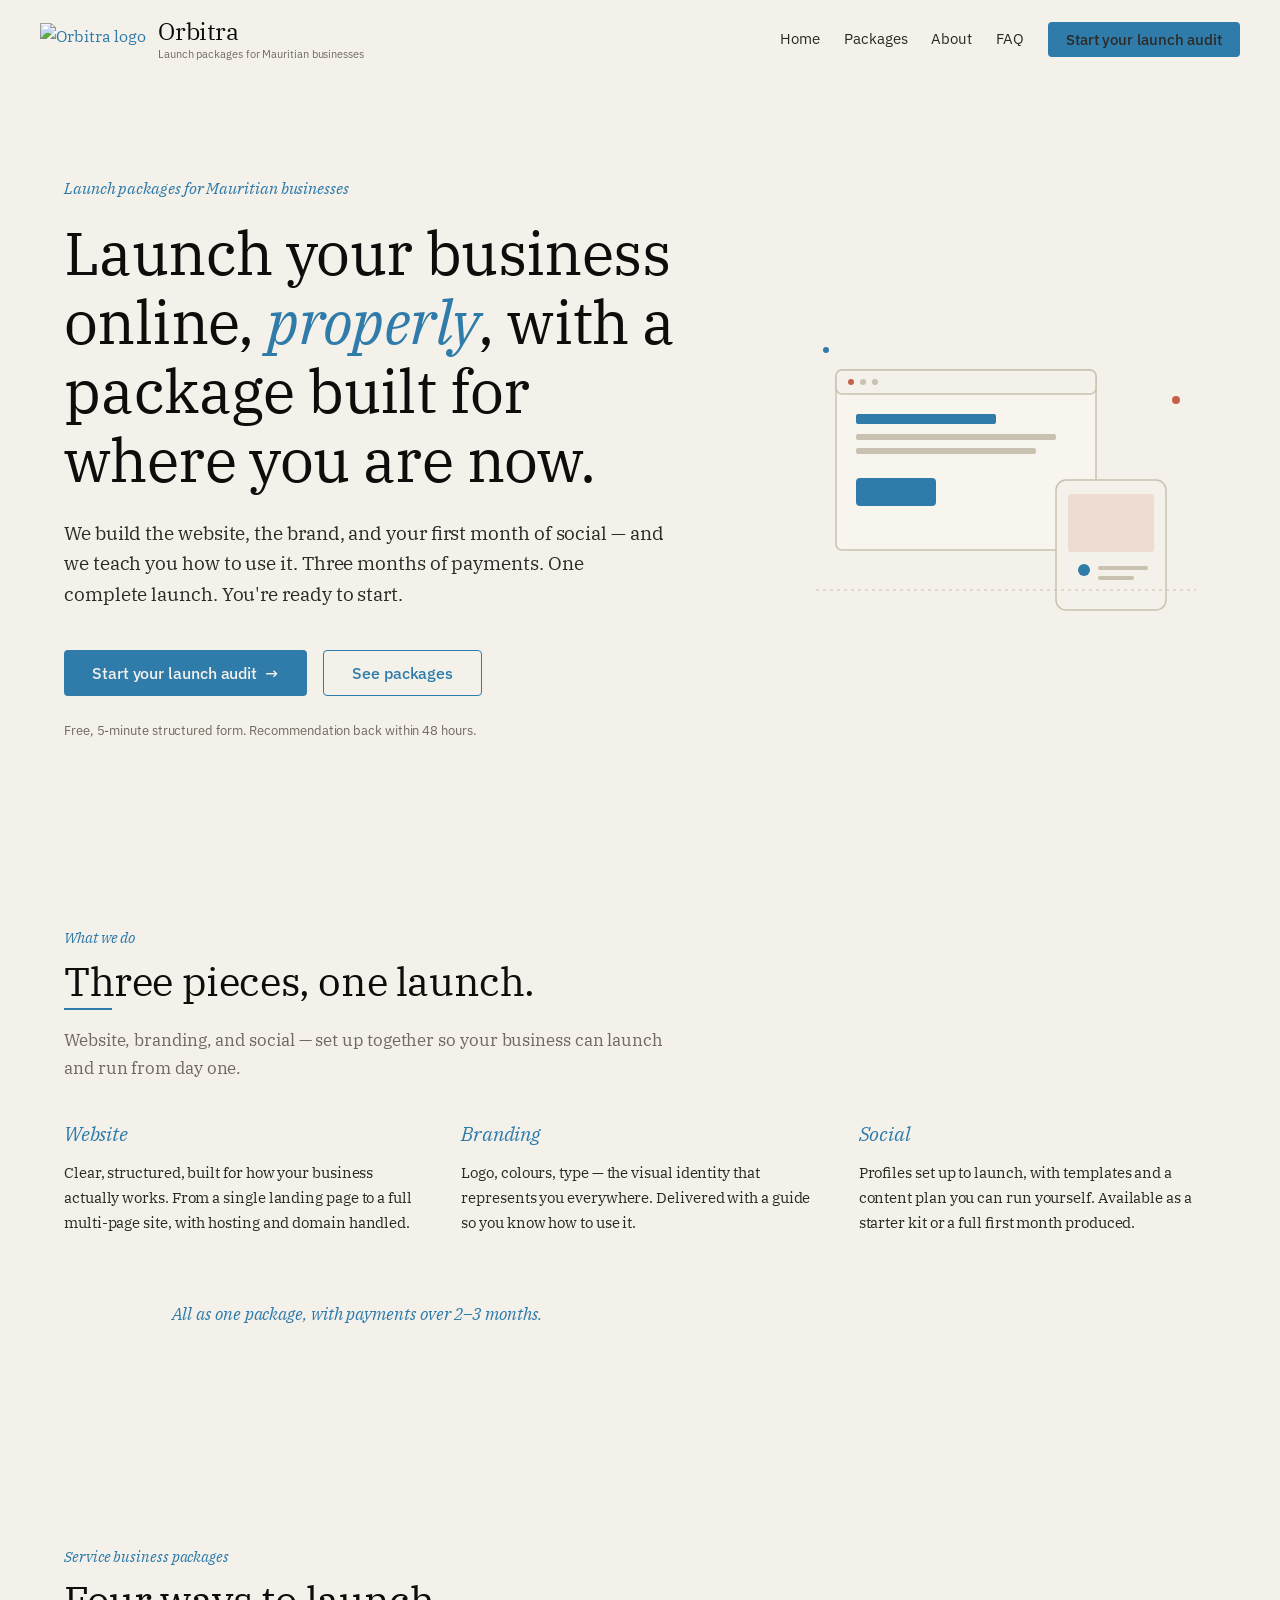
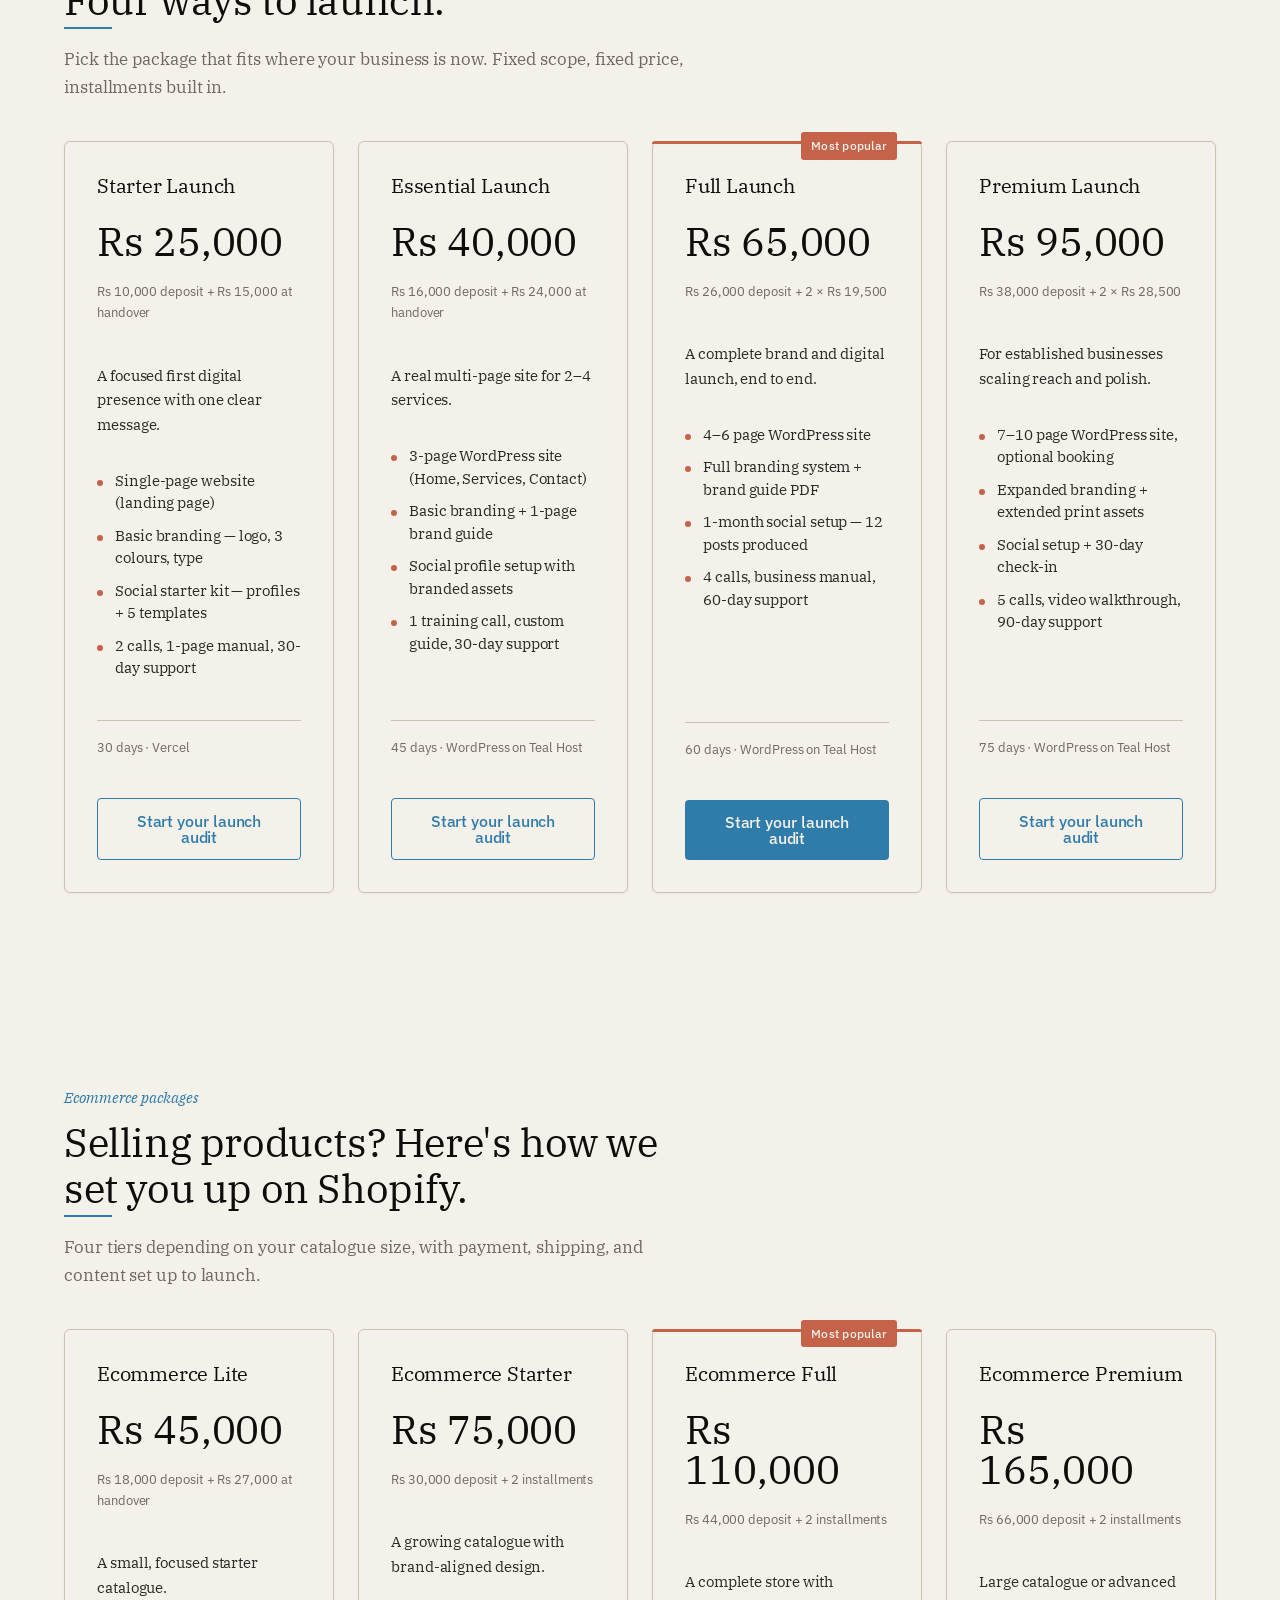
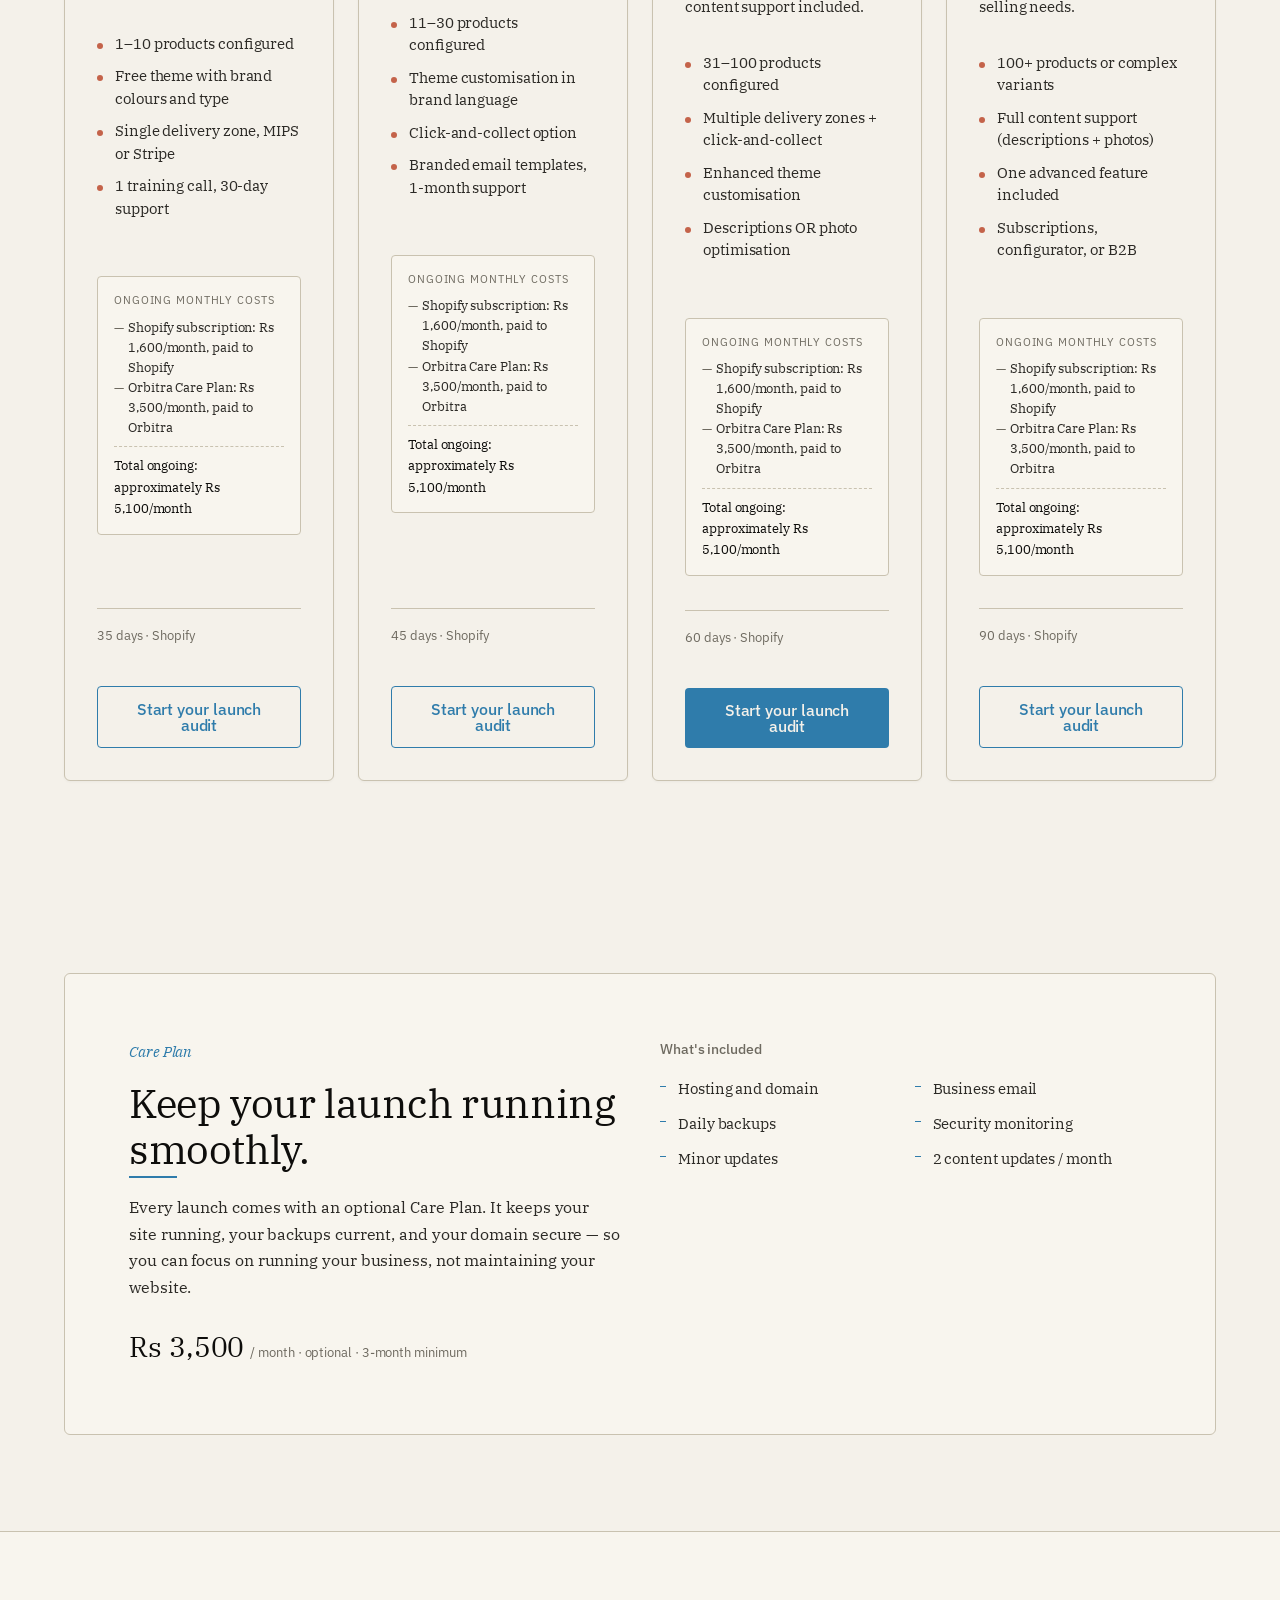
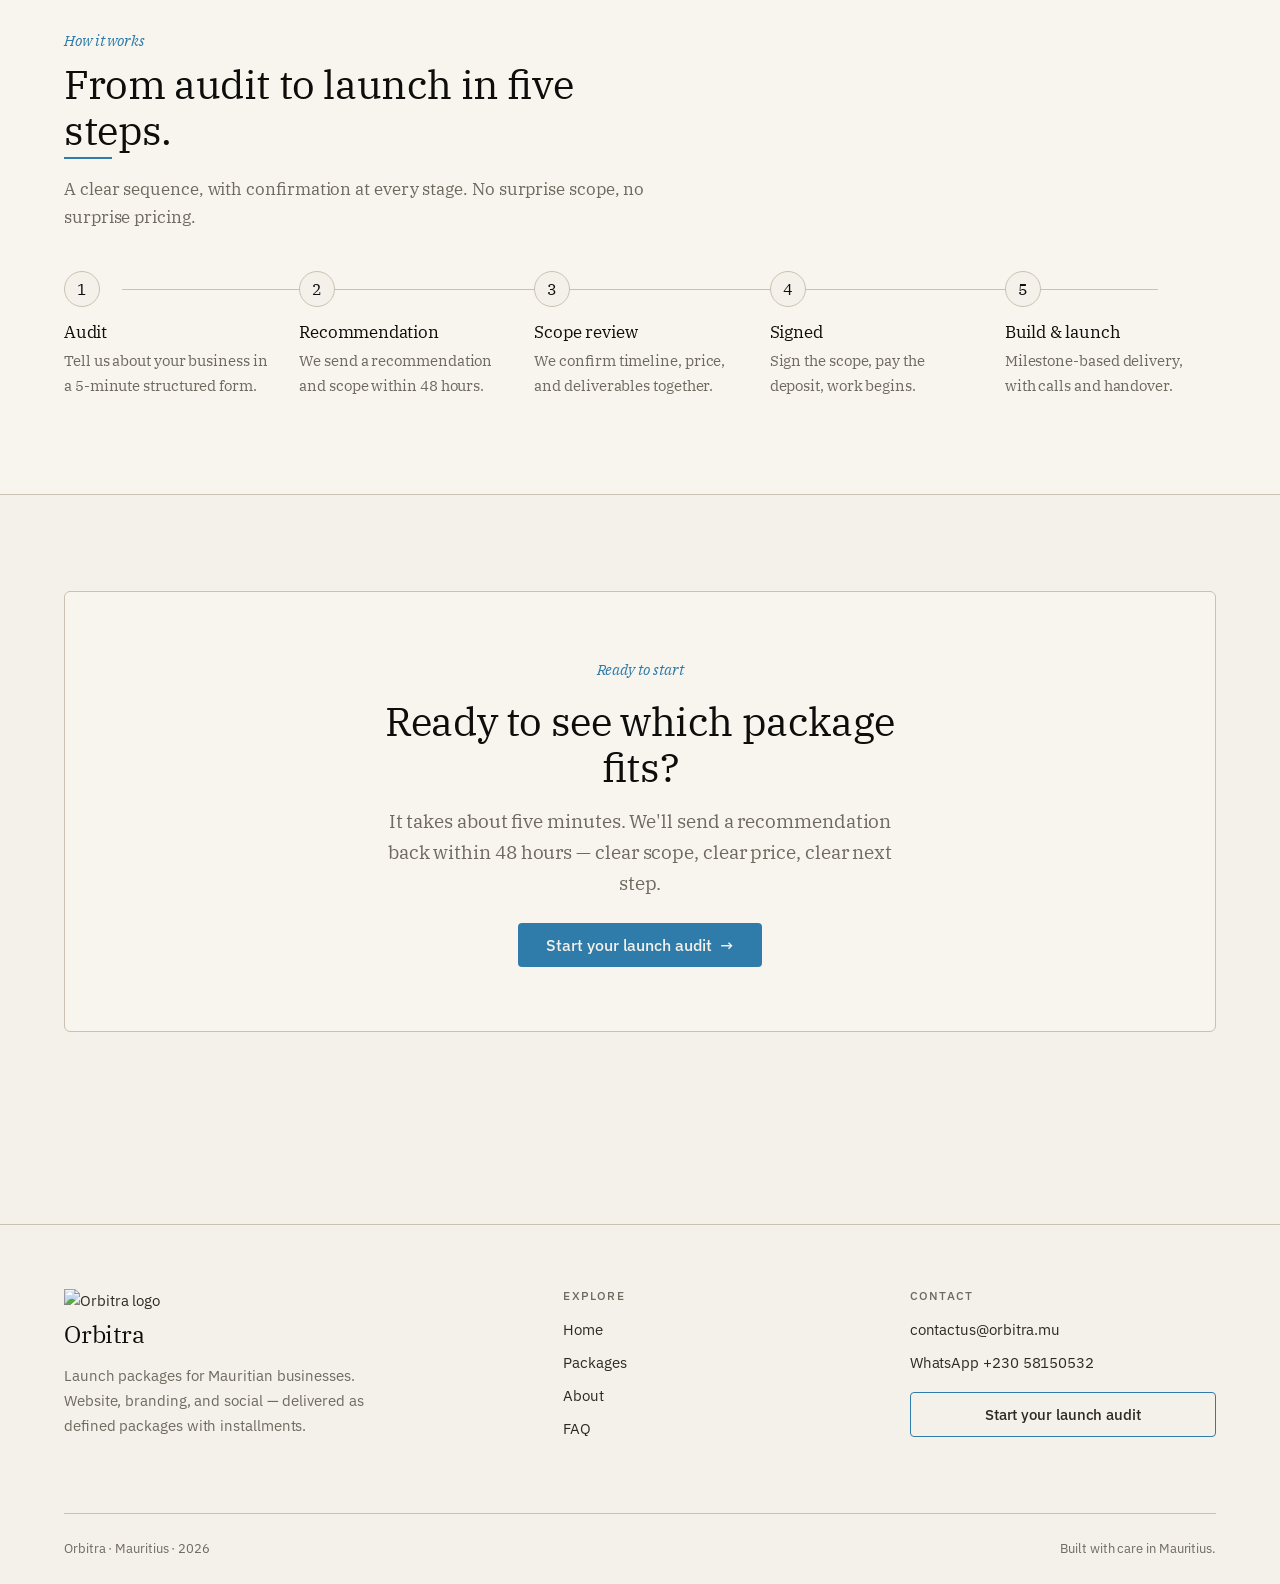
==== commit 56b2e5d9: "Add page: home" ====
--- a/index.html
+++ b/index.html
@@ -4,385 +4,394 @@
 <meta charset="UTF-8">
 <meta name="viewport" content="width=device-width, initial-scale=1.0">
 <title>Orbitra — Launch packages for Mauritian businesses</title>
-<meta name="description" content="Orbitra builds the digital foundations small Mauritian businesses need to launch — website, branding and social, delivered as defined packages.">
+<meta name="description" content="Orbitra builds the digital foundations small Mauritian businesses need to launch — website, branding, and social, delivered as defined packages.">
 <link rel="stylesheet" href="/styles.css">
 <style>
-.hero { position: relative; }
-.hero-illustration { position: absolute; right: -40px; top: 50%; transform: translateY(-50%); width: 380px; max-width: 35vw; opacity: 0.95; pointer-events: none; }
-.hero-illustration .orbit-ring { transform-origin: center; animation: slowSpin 60s linear infinite; }
-.hero-illustration .orbit-dot { animation: pulseDot 3s ease-in-out infinite; }
-@keyframes slowSpin { to { transform: rotate(360deg); } }
-@keyframes pulseDot { 0%,100% { opacity: 1; } 50% { opacity: 0.5; } }
-@media (max-width: 900px) { .hero-illustration { display: none; } }
-.what-row { display: grid; grid-template-columns: 1fr 2fr; gap: 48px; align-items: start; }
-@media (max-width: 768px) { .what-row { grid-template-columns: 1fr; gap: 24px; } }
-.what-item { padding: 28px 0; border-top: 1px solid var(--color-border); display: grid; grid-template-columns: 1fr 2fr; gap: 32px; align-items: baseline; }
-.what-item:last-child { border-bottom: 1px solid var(--color-border); }
-@media (max-width: 640px) { .what-item { grid-template-columns: 1fr; gap: 8px; } }
-.what-item h3 { margin: 0; font-size: 1.4rem; }
-.what-item p { margin: 0; color: var(--color-muted); font-size: 15px; }
-.pkg-grid { display: grid; grid-template-columns: repeat(4, 1fr); gap: 20px; }
-@media (max-width: 1100px) { .pkg-grid { grid-template-columns: repeat(2, 1fr); } }
-@media (max-width: 560px) { .pkg-grid { grid-template-columns: 1fr; } }
-.pkg-card { display: flex; flex-direction: column; padding: 28px; }
-.pkg-card .tier { font-family: var(--font-sans); font-size: 11px; letter-spacing: 0.08em; text-transform: uppercase; color: var(--color-muted); margin-bottom: 6px; }
-.pkg-card h3 { font-size: 1.5rem; margin: 0 0 8px; }
-.pkg-card .desc { font-size: 14px; color: var(--color-muted); margin: 0 0 18px; min-height: 42px; }
-.pkg-card .bullets li { font-size: 14px; }
-.pkg-card .btn { margin-top: auto; width: 100%; }
-.pkg-card .meta-row { font-family: var(--font-sans); font-size: 12px; color: var(--color-muted); margin: 14px 0 18px; display: flex; flex-wrap: wrap; gap: 14px; }
-.pkg-card .meta-row span { display: inline-flex; align-items: center; gap: 6px; }
-.pkg-card .meta-row span::before { content: ''; width: 4px; height: 4px; border-radius: 50%; background: var(--color-secondary); }
-.intro-line { font-family: var(--font-serif); font-style: italic; color: var(--color-muted); font-size: 1.05rem; max-width: 50ch; margin: 12px 0 36px; }
-.section-head { display: flex; justify-content: space-between; align-items: flex-end; gap: 24px; margin-bottom: 32px; flex-wrap: wrap; }
-.section-head p { max-width: 42ch; margin: 0; color: var(--color-muted); }
-.care-block { display: grid; grid-template-columns: 1fr 1fr; gap: 48px; align-items: center; padding: 48px; background: var(--color-surface); border: 1px solid var(--color-border); border-radius: 8px; }
-@media (max-width: 768px) { .care-block { grid-template-columns: 1fr; padding: 32px; gap: 24px; } }
-.care-block h2 { margin-bottom: 16px; }
-.proof-quote { font-family: var(--font-serif); font-style: italic; font-size: clamp(1.4rem, 2.4vw, 1.9rem); line-height: 1.4; color: var(--color-ink); max-width: 28ch; }
-.proof-quote em { color: var(--color-primary); font-style: italic; }
-.most-popular { position: absolute; top: -10px; right: 20px; background: var(--color-secondary); color: var(--color-paper); font-family: var(--font-sans); font-size: 10px; letter-spacing: 0.08em; text-transform: uppercase; padding: 4px 10px; border-radius: 2px; }
+.hero-grid{display:grid;grid-template-columns:1.3fr 1fr;gap:var(--space-xl);align-items:center;}
+@media (max-width:900px){.hero-grid{grid-template-columns:1fr;}}
+.hero-illu{width:100%;height:auto;max-width:420px;margin-left:auto;}
+.hero-illu .float{transform-origin:center;animation:float 6s ease-in-out infinite;}
+@keyframes float{0%,100%{transform:translateY(0);}50%{transform:translateY(-8px);}}
+.section-header{margin-bottom:var(--space-lg);max-width:62ch;}
+.section-header .eyebrow{display:block;margin-bottom:var(--space-xs);}
+.section-header h2{margin-bottom:var(--space-sm);}
+.section-header p{color:var(--color-muted);font-size:1.0625rem;margin:0;}
+.care-block{display:grid;grid-template-columns:1fr 1fr;gap:var(--space-lg);align-items:start;background:var(--color-surface);border:1px solid var(--color-border);border-radius:var(--radius-md);padding:var(--space-xl);}
+@media (max-width:768px){.care-block{grid-template-columns:1fr;padding:var(--space-lg);}}
+.care-block h2{margin-bottom:var(--space-sm);}
+.care-list{list-style:none;padding:0;margin:0;display:grid;grid-template-columns:1fr 1fr;gap:10px 18px;}
+.care-list li{position:relative;padding-left:18px;font-size:0.9375rem;}
+.care-list li::before{content:'';position:absolute;left:0;top:9px;width:6px;height:1px;background:var(--color-primary);}
+@media (max-width:520px){.care-list{grid-template-columns:1fr;}}
+.care-price{font-family:var(--font-serif);font-size:1.75rem;color:var(--color-ink);margin-top:var(--space-sm);}
+.care-price small{font-family:var(--font-sans);font-size:0.8125rem;color:var(--color-muted);margin-left:6px;}
+.closing-line{font-style:italic;color:var(--color-primary);font-size:1.0625rem;margin-top:var(--space-lg);text-align:center;}
+.steps-section{background:var(--color-surface);border-top:1px solid var(--color-border);border-bottom:1px solid var(--color-border);}
 </style>
 </head>
 <body>
 <header class="site-header">
+  <div class="container header-inner">
+    <a href="/" class="brand">
+      <img src="https://orbitravtwo.vercel.app/logo_test.svg" alt="Orbitra logo" class="brand-logo">
+      <span class="brand-text">
+        <span class="brand-name">Orbitra</span>
+        <span class="brand-tagline">Launch packages for Mauritian businesses</span>
+      </span>
+    </a>
+    <nav class="nav" aria-label="Primary">
+      <a href="/">Home</a>
+      <a href="/packages.html">Packages</a>
+      <a href="/about.html">About</a>
+      <a href="/faq.html">FAQ</a>
+      <a class="btn btn-primary" href="https://tally.so/r/gDJ7Zl" target="_blank" rel="noopener noreferrer">Start your launch audit</a>
+    </nav>
+  </div>
+</header>
+
+<main>
+  <section class="hero">
+    <div class="container">
+      <div class="hero-grid">
+        <div class="reveal">
+          <span class="hero-eyebrow eyebrow">Launch packages for Mauritian businesses</span>
+          <h1>Launch your business online, <em style="font-style:italic;color:var(--color-primary)">properly</em>, with a package built for where you are now.</h1>
+          <p class="lead">We build the website, the brand, and your first month of social — and we teach you how to use it. Three months of payments. One complete launch. You're ready to start.</p>
+          <div class="hero-actions">
+            <a class="btn btn-primary" href="https://tally.so/r/gDJ7Zl" target="_blank" rel="noopener noreferrer">Start your launch audit <span class="btn-arrow">→</span></a>
+            <a class="btn btn-secondary" href="#packages">See packages</a>
+          </div>
+          <p class="hero-note">Free, 5-minute structured form. Recommendation back within 48 hours.</p>
+        </div>
+        <div class="reveal" aria-hidden="true">
+          <svg class="hero-illu" viewBox="0 0 420 320" fill="none" xmlns="http://www.w3.org/2000/svg">
+            <rect x="40" y="60" width="260" height="180" rx="6" stroke="#C9C2B0" stroke-width="1.5" fill="#F8F5EE"/>
+            <rect x="40" y="60" width="260" height="24" rx="6" fill="#F4F1EA" stroke="#C9C2B0" stroke-width="1.5"/>
+            <circle cx="55" cy="72" r="3" fill="#C4634A"/>
+            <circle cx="67" cy="72" r="3" fill="#C9C2B0"/>
+            <circle cx="79" cy="72" r="3" fill="#C9C2B0"/>
+            <rect x="60" y="104" width="140" height="10" rx="2" fill="#2F7CAB"/>
+            <rect x="60" y="124" width="200" height="6" rx="2" fill="#C9C2B0"/>
+            <rect x="60" y="138" width="180" height="6" rx="2" fill="#C9C2B0"/>
+            <rect x="60" y="168" width="80" height="28" rx="4" fill="#2F7CAB"/>
+            <g class="float">
+              <rect x="260" y="170" width="110" height="130" rx="10" fill="#F4F1EA" stroke="#C9C2B0" stroke-width="1.5"/>
+              <rect x="272" y="184" width="86" height="58" rx="3" fill="#C4634A" opacity="0.15"/>
+              <circle cx="288" cy="260" r="6" fill="#2F7CAB"/>
+              <rect x="302" y="256" width="50" height="4" rx="2" fill="#C9C2B0"/>
+              <rect x="302" y="266" width="36" height="4" rx="2" fill="#C9C2B0"/>
+            </g>
+            <line x1="20" y1="280" x2="400" y2="280" stroke="#C9C2B0" stroke-width="1" stroke-dasharray="3 4"/>
+            <circle cx="380" cy="90" r="4" fill="#C4634A"/>
+            <circle cx="30" cy="40" r="3" fill="#2F7CAB"/>
+          </svg>
+        </div>
+      </div>
+    </div>
+  </section>
+
+  <section class="section">
+    <div class="container">
+      <div class="section-header reveal">
+        <span class="eyebrow">What we do</span>
+        <h2 class="headline-underline">Three pieces, one launch.</h2>
+        <p>Website, branding, and social — set up together so your business can launch and run from day one.</p>
+      </div>
+      <div class="feature-row reveal-stagger">
+        <div class="feature">
+          <h3><em>Website</em></h3>
+          <p>Clear, structured, built for how your business actually works. From a single landing page to a full multi-page site, with hosting and domain handled.</p>
+        </div>
+        <div class="feature">
+          <h3><em>Branding</em></h3>
+          <p>Logo, colours, type — the visual identity that represents you everywhere. Delivered with a guide so you know how to use it.</p>
+        </div>
+        <div class="feature">
+          <h3><em>Social</em></h3>
+          <p>Profiles set up to launch, with templates and a content plan you can run yourself. Available as a starter kit or a full first month produced.</p>
+        </div>
+      </div>
+      <p class="closing-line reveal">All as one package, with payments over 2–3 months.</p>
+    </div>
+  </section>
+
+  <section class="section" id="packages">
+    <div class="container">
+      <div class="section-header reveal">
+        <span class="eyebrow">Service business packages</span>
+        <h2 class="headline-underline">Four ways to launch.</h2>
+        <p>Pick the package that fits where your business is now. Fixed scope, fixed price, installments built in.</p>
+      </div>
+      <div class="grid grid-4 reveal-stagger">
+        <article class="card package-card">
+          <h3 class="package-tier">Starter Launch</h3>
+          <div class="package-price">Rs 25,000</div>
+          <div class="package-price-note">Rs 10,000 deposit + Rs 15,000 at handover</div>
+          <p class="package-desc">A focused first digital presence with one clear message.</p>
+          <ul class="package-list">
+            <li>Single-page website (landing page)</li>
+            <li>Basic branding — logo, 3 colours, type</li>
+            <li>Social starter kit — profiles + 5 templates</li>
+            <li>2 calls, 1-page manual, 30-day support</li>
+          </ul>
+          <div class="package-meta">30 days · Vercel</div>
+          <a class="btn btn-secondary" href="https://tally.so/r/gDJ7Zl" target="_blank" rel="noopener noreferrer">Start your launch audit</a>
+        </article>
+
+        <article class="card package-card">
+          <h3 class="package-tier">Essential Launch</h3>
+          <div class="package-price">Rs 40,000</div>
+          <div class="package-price-note">Rs 16,000 deposit + Rs 24,000 at handover</div>
+          <p class="package-desc">A real multi-page site for 2–4 services.</p>
+          <ul class="package-list">
+            <li>3-page WordPress site (Home, Services, Contact)</li>
+            <li>Basic branding + 1-page brand guide</li>
+            <li>Social profile setup with branded assets</li>
+            <li>1 training call, custom guide, 30-day support</li>
+          </ul>
+          <div class="package-meta">45 days · WordPress on Teal Host</div>
+          <a class="btn btn-secondary" href="https://tally.so/r/gDJ7Zl" target="_blank" rel="noopener noreferrer">Start your launch audit</a>
+        </article>
+
+        <article class="card package-card card-featured">
+          <span class="card-featured-label">Most popular</span>
+          <h3 class="package-tier">Full Launch</h3>
+          <div class="package-price">Rs 65,000</div>
+          <div class="package-price-note">Rs 26,000 deposit + 2 × Rs 19,500</div>
+          <p class="package-desc">A complete brand and digital launch, end to end.</p>
+          <ul class="package-list">
+            <li>4–6 page WordPress site</li>
+            <li>Full branding system + brand guide PDF</li>
+            <li>1-month social setup — 12 posts produced</li>
+            <li>4 calls, business manual, 60-day support</li>
+          </ul>
+          <div class="package-meta">60 days · WordPress on Teal Host</div>
+          <a class="btn btn-primary" href="https://tally.so/r/gDJ7Zl" target="_blank" rel="noopener noreferrer">Start your launch audit</a>
+        </article>
+
+        <article class="card package-card">
+          <h3 class="package-tier">Premium Launch</h3>
+          <div class="package-price">Rs 95,000</div>
+          <div class="package-price-note">Rs 38,000 deposit + 2 × Rs 28,500</div>
+          <p class="package-desc">For established businesses scaling reach and polish.</p>
+          <ul class="package-list">
+            <li>7–10 page WordPress site, optional booking</li>
+            <li>Expanded branding + extended print assets</li>
+            <li>Social setup + 30-day check-in</li>
+            <li>5 calls, video walkthrough, 90-day support</li>
+          </ul>
+          <div class="package-meta">75 days · WordPress on Teal Host</div>
+          <a class="btn btn-secondary" href="https://tally.so/r/gDJ7Zl" target="_blank" rel="noopener noreferrer">Start your launch audit</a>
+        </article>
+      </div>
+    </div>
+  </section>
+
+  <section class="section">
+    <div class="container">
+      <div class="section-header reveal">
+        <span class="eyebrow">Ecommerce packages</span>
+        <h2 class="headline-underline">Selling products? Here's how we set you up on Shopify.</h2>
+        <p>Four tiers depending on your catalogue size, with payment, shipping, and content set up to launch.</p>
+      </div>
+      <div class="grid grid-4 reveal-stagger">
+        <article class="card package-card">
+          <h3 class="package-tier">Ecommerce Lite</h3>
+          <div class="package-price">Rs 45,000</div>
+          <div class="package-price-note">Rs 18,000 deposit + Rs 27,000 at handover</div>
+          <p class="package-desc">A small, focused starter catalogue.</p>
+          <ul class="package-list">
+            <li>1–10 products configured</li>
+            <li>Free theme with brand colours and type</li>
+            <li>Single delivery zone, MIPS or Stripe</li>
+            <li>1 training call, 30-day support</li>
+          </ul>
+          <div class="disclosure">
+            <div class="disclosure-title">Ongoing monthly costs</div>
+            <ul class="disclosure-list">
+              <li>Shopify subscription: Rs 1,600/month, paid to Shopify</li>
+              <li>Orbitra Care Plan: Rs 3,500/month, paid to Orbitra</li>
+            </ul>
+            <div class="disclosure-total">Total ongoing: approximately Rs 5,100/month</div>
+          </div>
+          <div class="package-meta">35 days · Shopify</div>
+          <a class="btn btn-secondary" href="https://tally.so/r/gDJ7Zl" target="_blank" rel="noopener noreferrer">Start your launch audit</a>
+        </article>
+
+        <article class="card package-card">
+          <h3 class="package-tier">Ecommerce Starter</h3>
+          <div class="package-price">Rs 75,000</div>
+          <div class="package-price-note">Rs 30,000 deposit + 2 installments</div>
+          <p class="package-desc">A growing catalogue with brand-aligned design.</p>
+          <ul class="package-list">
+            <li>11–30 products configured</li>
+            <li>Theme customisation in brand language</li>
+            <li>Click-and-collect option</li>
+            <li>Branded email templates, 1-month support</li>
+          </ul>
+          <div class="disclosure">
+            <div class="disclosure-title">Ongoing monthly costs</div>
+            <ul class="disclosure-list">
+              <li>Shopify subscription: Rs 1,600/month, paid to Shopify</li>
+              <li>Orbitra Care Plan: Rs 3,500/month, paid to Orbitra</li>
+            </ul>
+            <div class="disclosure-total">Total ongoing: approximately Rs 5,100/month</div>
+          </div>
+          <div class="package-meta">45 days · Shopify</div>
+          <a class="btn btn-secondary" href="https://tally.so/r/gDJ7Zl" target="_blank" rel="noopener noreferrer">Start your launch audit</a>
+        </article>
+
+        <article class="card package-card card-featured">
+          <span class="card-featured-label">Most popular</span>
+          <h3 class="package-tier">Ecommerce Full</h3>
+          <div class="package-price">Rs 110,000</div>
+          <div class="package-price-note">Rs 44,000 deposit + 2 installments</div>
+          <p class="package-desc">A complete store with content support included.</p>
+          <ul class="package-list">
+            <li>31–100 products configured</li>
+            <li>Multiple delivery zones + click-and-collect</li>
+            <li>Enhanced theme customisation</li>
+            <li>Descriptions OR photo optimisation</li>
+          </ul>
+          <div class="disclosure">
+            <div class="disclosure-title">Ongoing monthly costs</div>
+            <ul class="disclosure-list">
+              <li>Shopify subscription: Rs 1,600/month, paid to Shopify</li>
+              <li>Orbitra Care Plan: Rs 3,500/month, paid to Orbitra</li>
+            </ul>
+            <div class="disclosure-total">Total ongoing: approximately Rs 5,100/month</div>
+          </div>
+          <div class="package-meta">60 days · Shopify</div>
+          <a class="btn btn-primary" href="https://tally.so/r/gDJ7Zl" target="_blank" rel="noopener noreferrer">Start your launch audit</a>
+        </article>
+
+        <article class="card package-card">
+          <h3 class="package-tier">Ecommerce Premium</h3>
+          <div class="package-price">Rs 165,000</div>
+          <div class="package-price-note">Rs 66,000 deposit + 2 installments</div>
+          <p class="package-desc">Large catalogue or advanced selling needs.</p>
+          <ul class="package-list">
+            <li>100+ products or complex variants</li>
+            <li>Full content support (descriptions + photos)</li>
+            <li>One advanced feature included</li>
+            <li>Subscriptions, configurator, or B2B</li>
+          </ul>
+          <div class="disclosure">
+            <div class="disclosure-title">Ongoing monthly costs</div>
+            <ul class="disclosure-list">
+              <li>Shopify subscription: Rs 1,600/month, paid to Shopify</li>
+              <li>Orbitra Care Plan: Rs 3,500/month, paid to Orbitra</li>
+            </ul>
+            <div class="disclosure-total">Total ongoing: approximately Rs 5,100/month</div>
+          </div>
+          <div class="package-meta">90 days · Shopify</div>
+          <a class="btn btn-secondary" href="https://tally.so/r/gDJ7Zl" target="_blank" rel="noopener noreferrer">Start your launch audit</a>
+        </article>
+      </div>
+    </div>
+  </section>
+
+  <section class="section">
+    <div class="container">
+      <div class="care-block reveal">
+        <div>
+          <span class="eyebrow">Care Plan</span>
+          <h2 class="headline-underline">Keep your launch running smoothly.</h2>
+          <p>Every launch comes with an optional Care Plan. It keeps your site running, your backups current, and your domain secure — so you can focus on running your business, not maintaining your website.</p>
+          <div class="care-price">Rs 3,500<small>/ month · optional · 3-month minimum</small></div>
+        </div>
+        <div>
+          <span class="ui-label" style="display:block;margin-bottom:var(--space-sm);">What's included</span>
+          <ul class="care-list">
+            <li>Hosting and domain</li>
+            <li>Business email</li>
+            <li>Daily backups</li>
+            <li>Security monitoring</li>
+            <li>Minor updates</li>
+            <li>2 content updates / month</li>
+          </ul>
+        </div>
+      </div>
+    </div>
+  </section>
+
+  <section class="section steps-section">
+    <div class="container">
+      <div class="section-header reveal">
+        <span class="eyebrow">How it works</span>
+        <h2 class="headline-underline">From audit to launch in five steps.</h2>
+        <p>A clear sequence, with confirmation at every stage. No surprise scope, no surprise pricing.</p>
+      </div>
+      <div class="steps reveal-stagger">
+        <div class="step">
+          <div class="step-num">1</div>
+          <h4>Audit</h4>
+          <p>Tell us about your business in a 5-minute structured form.</p>
+        </div>
+        <div class="step">
+          <div class="step-num">2</div>
+          <h4>Recommendation</h4>
+          <p>We send a recommendation and scope within 48 hours.</p>
+        </div>
+        <div class="step">
+          <div class="step-num">3</div>
+          <h4>Scope review</h4>
+          <p>We confirm timeline, price, and deliverables together.</p>
+        </div>
+        <div class="step">
+          <div class="step-num">4</div>
+          <h4>Signed</h4>
+          <p>Sign the scope, pay the deposit, work begins.</p>
+        </div>
+        <div class="step">
+          <div class="step-num">5</div>
+          <h4>Build &amp; launch</h4>
+          <p>Milestone-based delivery, with calls and handover.</p>
+        </div>
+      </div>
+    </div>
+  </section>
+
+  <section class="section">
+    <div class="container">
+      <div class="cta-block reveal">
+        <span class="eyebrow">Ready to start</span>
+        <h2>Ready to see which package fits?</h2>
+        <p class="lead">It takes about five minutes. We'll send a recommendation back within 48 hours — clear scope, clear price, clear next step.</p>
+        <a class="btn btn-primary" href="https://tally.so/r/gDJ7Zl" target="_blank" rel="noopener noreferrer">Start your launch audit <span class="btn-arrow">→</span></a>
+      </div>
+    </div>
+  </section>
+</main>
+
+<footer class="site-footer">
   <div class="container">
-    <nav class="nav" aria-label="Primary">
-      <a href="/" class="brand" aria-label="Orbitra home">
-        <img src="https://orbitravtwo.vercel.app/logo_test.svg" alt="Orbitra logo" height="40" class="brand-logo" style="width:auto;height:40px;">
-      </a>
-      <button class="nav-toggle" aria-label="Toggle menu" aria-expanded="false">
-        <svg width="24" height="24" viewBox="0 0 24 24" fill="none" stroke="currentColor" stroke-width="1.5"><line x1="4" y1="7" x2="20" y2="7"/><line x1="4" y1="12" x2="20" y2="12"/><line x1="4" y1="17" x2="20" y2="17"/></svg>
-      </button>
-      <div class="nav-links">
+    <div class="footer-grid">
+      <div>
+        <a href="/" class="brand" style="margin-bottom:var(--space-sm)">
+          <img src="https://orbitravtwo.vercel.app/logo_test.svg" alt="Orbitra logo" class="brand-logo">
+          <span class="brand-text">
+            <span class="brand-name">Orbitra</span>
+          </span>
+        </a>
+        <p style="max-width:38ch;color:var(--color-muted);font-family:var(--font-sans);font-size:0.9375rem;">Launch packages for Mauritian businesses. Website, branding, and social — delivered as defined packages with installments.</p>
+      </div>
+      <div>
+        <h5>Explore</h5>
         <a href="/">Home</a>
         <a href="/packages.html">Packages</a>
         <a href="/about.html">About</a>
         <a href="/faq.html">FAQ</a>
-        <a class="btn btn-primary" href="https://calendly.com/edarling85/" target="_blank" rel="noopener noreferrer">Start your launch audit</a>
-      </div>
-    </nav>
-  </div>
-</header>
-
-<main>
-
-  <section class="hero">
-    <div class="container">
-      <div class="hero-inner reveal">
-        <span class="eyebrow">Launch packages for Mauritian businesses</span>
-        <h1>Launch your business online, <em>properly</em>, with a package built for where you are now.</h1>
-        <p class="lead mt-sm">We build the website, the brand, and your first month of social — and we teach you how to use it. Fixed scope. Fixed price. Payments over two to three months.</p>
-        <div class="hero-actions">
-          <a class="btn btn-primary" href="https://calendly.com/edarling85/" target="_blank" rel="noopener noreferrer">Start your launch audit</a>
-          <a class="btn btn-secondary" href="#packages">See packages</a>
-        </div>
-        <div class="hero-meta">
-          <span>Defined packages</span>
-          <span>Installment payments</span>
-          <span>Built in Mauritius</span>
-        </div>
-      </div>
-      <svg class="hero-illustration" viewBox="0 0 400 400" fill="none" xmlns="http://www.w3.org/2000/svg" aria-hidden="true">
-        <g class="orbit-ring">
-          <ellipse cx="200" cy="200" rx="160" ry="160" stroke="#C9C2B0" stroke-width="1"/>
-          <ellipse cx="200" cy="200" rx="120" ry="120" stroke="#C9C2B0" stroke-width="1" stroke-dasharray="2 6"/>
-          <ellipse cx="200" cy="200" rx="80" ry="80" stroke="#C9C2B0" stroke-width="1"/>
-          <circle class="orbit-dot" cx="360" cy="200" r="6" fill="#C4634A"/>
-          <circle class="orbit-dot" cx="200" cy="80" r="5" fill="#2F7CAB"/>
-          <circle class="orbit-dot" cx="120" cy="260" r="4" fill="#2F7CAB"/>
-        </g>
-        <circle cx="200" cy="200" r="28" fill="#F8F5EE" stroke="#2F7CAB" stroke-width="1.5"/>
-        <text x="200" y="206" text-anchor="middle" font-family="IBM Plex Serif" font-size="14" fill="#2C2A26">launch</text>
-      </svg>
-    </div>
-  </section>
-
-  <div class="paper-divider"></div>
-
-  <section class="section reveal">
-    <div class="container">
-      <div class="what-row">
-        <div>
-          <span class="eyebrow">What we do</span>
-          <h2 class="section-title">Three things, done together.</h2>
-        </div>
-        <div>
-          <div class="what-item">
-            <h3>Website</h3>
-            <p>Clear, structured, and built for how your business actually works — not a template that needs explaining.</p>
-          </div>
-          <div class="what-item">
-            <h3>Branding</h3>
-            <p>Logo, colours, and type. The visual identity that represents you everywhere — consistent and ready to use.</p>
-          </div>
-          <div class="what-item">
-            <h3>Social</h3>
-            <p>Set up to launch, with templates and a content plan you can run yourself once we hand it over.</p>
-          </div>
-          <p class="intro-line">All as one package, with payments over two to three months.</p>
-        </div>
-      </div>
-    </div>
-  </section>
-
-  <section class="section" id="packages">
-    <div class="container">
-      <div class="section-head reveal">
-        <div>
-          <span class="eyebrow">Service business packages</span>
-          <h2 class="section-title">Four ways to launch.</h2>
-        </div>
-        <p>Depending on where your business is now — from a focused single offer to a fully professionalised setup.</p>
-      </div>
-      <div class="pkg-grid reveal-stagger">
-
-        <article class="card pkg-card">
-          <span class="tier">Starter Launch</span>
-          <div class="price">Rs 25,000</div>
-          <p class="desc">A focused single-page launch with basic branding and social starter kit.</p>
-          <ul class="bullets">
-            <li>Single-page website</li>
-            <li>Basic branding (logo, palette, type)</li>
-            <li>Social starter kit</li>
-            <li>2 calls + 30-day support</li>
-          </ul>
-          <div class="meta-row"><span>30 days</span><span>Vercel</span></div>
-          <a class="btn btn-secondary" href="https://calendly.com/edarling85/" target="_blank" rel="noopener noreferrer">Start your launch audit</a>
-        </article>
-
-        <article class="card pkg-card">
-          <span class="tier">Essential Launch</span>
-          <div class="price">Rs 40,000</div>
-          <p class="desc">A three-page WordPress site with basic branding and social profile setup.</p>
-          <ul class="bullets">
-            <li>3-page WordPress site</li>
-            <li>Logo + 4-colour palette</li>
-            <li>FB + IG profile setup</li>
-            <li>1 training call + 30-day support</li>
-          </ul>
-          <div class="meta-row"><span>45 days</span><span>WordPress</span></div>
-          <a class="btn btn-secondary" href="https://calendly.com/edarling85/" target="_blank" rel="noopener noreferrer">Start your launch audit</a>
-        </article>
-
-        <article class="card pkg-card card-featured">
-          <span class="most-popular">Most popular</span>
-          <span class="tier">Full Launch</span>
-          <div class="price">Rs 65,000</div>
-          <p class="desc">Complete website, branding, and a managed first month of social posts.</p>
-          <ul class="bullets">
-            <li>4–6 page WordPress site</li>
-            <li>Full branding + business card</li>
-            <li>1-month social setup (12 posts)</li>
-            <li>4 calls + 60-day support</li>
-          </ul>
-          <div class="meta-row"><span>60 days</span><span>WordPress</span></div>
-          <a class="btn btn-primary" href="https://calendly.com/edarling85/" target="_blank" rel="noopener noreferrer">Start your launch audit</a>
-        </article>
-
-        <article class="card pkg-card">
-          <span class="tier">Premium Launch</span>
-          <div class="price">Rs 95,000</div>
-          <p class="desc">Expanded site, full brand system, and post-launch check-in for established businesses.</p>
-          <ul class="bullets">
-            <li>7–10 page site with booking</li>
-            <li>Logo system + extended brand kit</li>
-            <li>Social setup + 30-day review</li>
-            <li>5 calls + 90-day support</li>
-          </ul>
-          <div class="meta-row"><span>75 days</span><span>WordPress</span></div>
-          <a class="btn btn-secondary" href="https://calendly.com/edarling85/" target="_blank" rel="noopener noreferrer">Start your launch audit</a>
-        </article>
-
-      </div>
-    </div>
-  </section>
-
-  <section class="section">
-    <div class="container">
-      <div class="section-head reveal">
-        <div>
-          <span class="eyebrow">Ecommerce packages</span>
-          <h2 class="section-title">Selling products online?</h2>
-        </div>
-        <p>Here's how we set you up on Shopify — with honest disclosure of the ongoing costs.</p>
-      </div>
-      <div class="pkg-grid reveal-stagger">
-
-        <article class="card pkg-card">
-          <span class="tier">Ecommerce Lite</span>
-          <div class="price">Rs 45,000</div>
-          <p class="desc">A small starter catalogue, configured and launched on Shopify.</p>
-          <ul class="bullets">
-            <li>1–10 products configured</li>
-            <li>Shopify theme with brand styling</li>
-            <li>Payment + delivery setup</li>
-            <li>1 training call + 30-day support</li>
-          </ul>
-          <div class="meta-row"><span>35 days</span><span>Shopify</span></div>
-          <div class="disclosure">
-            <div class="disclosure-title">Ongoing monthly costs</div>
-            <div class="disclosure-body">Shopify subscription <strong>Rs 1,600/mo</strong> paid to Shopify. Orbitra Care Plan <strong>Rs 3,500/mo</strong>. Total approximately <strong>Rs 5,100/mo</strong>.</div>
-          </div>
-          <a class="btn btn-secondary" href="https://calendly.com/edarling85/" target="_blank" rel="noopener noreferrer">Start your launch audit</a>
-        </article>
-
-        <article class="card pkg-card">
-          <span class="tier">Ecommerce Starter</span>
-          <div class="price">Rs 75,000</div>
-          <p class="desc">A growing catalogue with theme customisation and click-and-collect.</p>
-          <ul class="bullets">
-            <li>11–30 products configured</li>
-            <li>Theme customised to brand</li>
-            <li>Multiple collections</li>
-            <li>1-month launch support</li>
-          </ul>
-          <div class="meta-row"><span>45 days</span><span>Shopify</span></div>
-          <div class="disclosure">
-            <div class="disclosure-title">Ongoing monthly costs</div>
-            <div class="disclosure-body">Shopify subscription <strong>Rs 1,600/mo</strong> paid to Shopify. Orbitra Care Plan <strong>Rs 3,500/mo</strong>. Total approximately <strong>Rs 5,100/mo</strong>.</div>
-          </div>
-          <a class="btn btn-secondary" href="https://calendly.com/edarling85/" target="_blank" rel="noopener noreferrer">Start your launch audit</a>
-        </article>
-
-        <article class="card pkg-card">
-          <span class="tier">Ecommerce Full</span>
-          <div class="price">Rs 110,000</div>
-          <p class="desc">A larger catalogue with content support and multiple delivery zones.</p>
-          <ul class="bullets">
-            <li>31–100 products configured</li>
-            <li>Enhanced theme customisation</li>
-            <li>Multiple delivery zones</li>
-            <li>Descriptions or photo optimisation</li>
-          </ul>
-          <div class="meta-row"><span>60 days</span><span>Shopify</span></div>
-          <div class="disclosure">
-            <div class="disclosure-title">Ongoing monthly costs</div>
-            <div class="disclosure-body">Shopify subscription <strong>Rs 1,600/mo</strong> paid to Shopify. Orbitra Care Plan <strong>Rs 3,500/mo</strong>. Total approximately <strong>Rs 5,100/mo</strong>.</div>
-          </div>
-          <a class="btn btn-secondary" href="https://calendly.com/edarling85/" target="_blank" rel="noopener noreferrer">Start your launch audit</a>
-        </article>
-
-        <article class="card pkg-card">
-          <span class="tier">Ecommerce Premium</span>
-          <div class="price">Rs 165,000</div>
-          <p class="desc">A large or complex catalogue with full content support and an advanced feature.</p>
-          <ul class="bullets">
-            <li>100+ products or variants</li>
-            <li>Descriptions + photo workflow</li>
-            <li>One advanced feature included</li>
-            <li>Extended launch support</li>
-          </ul>
-          <div class="meta-row"><span>90 days</span><span>Shopify</span></div>
-          <div class="disclosure">
-            <div class="disclosure-title">Ongoing monthly costs</div>
-            <div class="disclosure-body">Shopify subscription <strong>Rs 1,600/mo</strong> paid to Shopify. Orbitra Care Plan <strong>Rs 3,500/mo</strong>. Total approximately <strong>Rs 5,100/mo</strong>.</div>
-          </div>
-          <a class="btn btn-secondary" href="https://calendly.com/edarling85/" target="_blank" rel="noopener noreferrer">Start your launch audit</a>
-        </article>
-
-      </div>
-    </div>
-  </section>
-
-  <section class="section reveal">
-    <div class="container">
-      <div class="care-block">
-        <div>
-          <span class="eyebrow">Care Plan · Rs 3,500/month</span>
-          <h2 class="section-title">Optional, and worth it.</h2>
-          <p>Every launch comes with the option of a Care Plan. This keeps your site running, your backups current, and your domain secure — so you can focus on running your business, not maintaining your website.</p>
-        </div>
-        <ul class="bullets">
-          <li>Hosting, domain and email managed</li>
-          <li>Backups and security monitoring</li>
-          <li>2 minor content updates each month</li>
-          <li>3-month minimum, then month-to-month</li>
-        </ul>
-      </div>
-    </div>
-  </section>
-
-  <section class="section">
-    <div class="container">
-      <div class="section-head reveal">
-        <div>
-          <span class="eyebrow">How it works</span>
-          <h2 class="section-title">Five steps from audit to launch.</h2>
-        </div>
-        <p>A clear sequence. You know what happens, and when.</p>
-      </div>
-      <div class="steps reveal-stagger">
-        <div class="step">
-          <div class="step-num">01</div>
-          <h4>Audit</h4>
-          <p>Start with a free 5-minute structured form.</p>
-        </div>
-        <div class="step">
-          <div class="step-num">02</div>
-          <h4>Recommendation</h4>
-          <p>We send a scope document within 48 hours.</p>
-        </div>
-        <div class="step">
-          <div class="step-num">03</div>
-          <h4>Scope review</h4>
-          <p>Timeline, price and deliverables confirmed together.</p>
-        </div>
-        <div class="step">
-          <div class="step-num">04</div>
-          <h4>Signed</h4>
-          <p>Signed scope and deposit. Work begins.</p>
-        </div>
-        <div class="step">
-          <div class="step-num">05</div>
-          <h4>Build & launch</h4>
-          <p>Milestone-based delivery, then handover.</p>
-        </div>
-      </div>
-    </div>
-  </section>
-
-  <section class="section">
-    <div class="container">
-      <div class="full-cta reveal">
-        <span class="eyebrow">Ready when you are</span>
-        <h2>Ready to see which package fits?</h2>
-        <p>It takes about five minutes. Answer a few questions and we'll send a recommendation within 48 hours.</p>
-        <div class="mt-md">
-          <a class="btn btn-primary" href="https://calendly.com/edarling85/" target="_blank" rel="noopener noreferrer">Start your launch audit</a>
-        </div>
-      </div>
-    </div>
-  </section>
-
-</main>
-
-<footer class="site-footer">
-  <div class="container">
-    <div class="footer-grid">
-      <div class="footer-col">
-        <h5>Orbitra</h5>
-        <p>Launch packages for Mauritian businesses. Website, branding and social — delivered as defined packages, with installments.</p>
-      </div>
-      <div class="footer-col">
-        <h5>Site</h5>
-        <a href="/">Home</a>
-        <a href="/packages.html">Packages</a>
-        <a href="/about.html">About</a>
-        <a href="/faq.html">FAQ</a>
-      </div>
-      <div class="footer-col">
+      </div>
+      <div>
         <h5>Contact</h5>
         <a href="mailto:contactus@orbitra.mu">contactus@orbitra.mu</a>
-        <a href="https://wa.me/23058150532">WhatsApp +230 58150532</a>
-      </div>
-      <div class="footer-col">
-        <h5>Start</h5>
-        <a href="https://calendly.com/edarling85/" target="_blank" rel="noopener noreferrer">Start your launch audit</a>
+        <a href="https://wa.me/23058150532" target="_blank" rel="noopener noreferrer">WhatsApp +230 58150532</a>
+        <a class="btn btn-secondary" style="margin-top:var(--space-sm)" href="https://tally.so/r/gDJ7Zl" target="_blank" rel="noopener noreferrer">Start your launch audit</a>
       </div>
     </div>
     <div class="footer-bottom">
-      <span>Orbitra · Mauritius · <span data-year>2026</span></span>
+      <span>Orbitra · Mauritius · 2026</span>
       <span>Built with care in Mauritius.</span>
     </div>
   </div>
--- a/styles.css
+++ b/styles.css
@@ -1,201 +1,178 @@
 @import url('https://fonts.googleapis.com/css2?family=IBM+Plex+Serif:ital,wght@0,400;0,500;0,600;1,400&family=IBM+Plex+Sans:wght@400;500;600&display=swap');
 
-:root {
-  --color-bg: #F4F1EA;
-  --color-surface: #F8F5EE;
-  --color-text: #2C2A26;
-  --color-ink: #0E0D0B;
-  --color-muted: #6E6A60;
-  --color-border: #C9C2B0;
-  --color-primary: #2F7CAB;
-  --color-primary-dark: #266A95;
-  --color-primary-soft: #E8F0F6;
-  --color-secondary: #C4634A;
-  --color-paper: #F4F1EA;
-
-  --font-serif: 'IBM Plex Serif', Georgia, serif;
-  --font-sans: 'IBM Plex Sans', system-ui, sans-serif;
-
-  --duration-fast: 200ms;
-  --duration-base: 400ms;
-  --duration-slow: 600ms;
-  --ease-out-expo: cubic-bezier(0.16, 1, 0.3, 1);
-  --ease-in-out-cubic: cubic-bezier(0.65, 0, 0.35, 1);
-
-  --radius-sm: 4px;
-  --radius-md: 6px;
-  --radius-lg: 10px;
-
-  --shadow-card: 0 1px 3px rgba(0,0,0,0.04);
-  --shadow-card-hover: 0 8px 24px rgba(14,13,11,0.06), 0 1px 3px rgba(0,0,0,0.04);
-
-  --container: 1200px;
-  --section-py: clamp(64px, 9vw, 128px);
+:root{
+  --color-bg:#F4F1EA;
+  --color-surface:#F8F5EE;
+  --color-text:#2C2A26;
+  --color-ink:#0E0D0B;
+  --color-muted:#6E6A60;
+  --color-border:#C9C2B0;
+  --color-primary:#2F7CAB;
+  --color-primary-hover:#266A95;
+  --color-primary-soft:#E8F0F6;
+  --color-secondary:#C4634A;
+  --color-secondary-soft:#F3E1DC;
+  --font-serif:'IBM Plex Serif', Georgia, serif;
+  --font-sans:'IBM Plex Sans', system-ui, -apple-system, sans-serif;
+  --duration-fast:200ms;
+  --duration-base:400ms;
+  --duration-slow:600ms;
+  --ease-out-expo:cubic-bezier(0.16, 1, 0.3, 1);
+  --ease-in-out-cubic:cubic-bezier(0.65, 0, 0.35, 1);
+  --radius-sm:4px;
+  --radius-md:6px;
+  --radius-lg:10px;
+  --container:1200px;
+  --space-xs:8px;
+  --space-sm:16px;
+  --space-md:24px;
+  --space-lg:40px;
+  --space-xl:64px;
+  --space-2xl:96px;
+  --shadow-card:0 1px 3px rgba(0,0,0,0.04);
+  --shadow-card-hover:0 6px 24px rgba(0,0,0,0.06);
 }
 
-*, *::before, *::after { box-sizing: border-box; }
-html { scroll-behavior: smooth; -webkit-text-size-adjust: 100%; }
-body {
-  margin: 0;
-  background: var(--color-bg);
-  color: var(--color-text);
-  font-family: var(--font-serif);
-  font-size: 16px;
-  line-height: 1.6;
-  letter-spacing: -0.005em;
-  -webkit-font-smoothing: antialiased;
-  -moz-osx-font-smoothing: grayscale;
-  font-feature-settings: 'kern' 1, 'liga' 1;
-}
+*,*::before,*::after{box-sizing:border-box;}
+html{scroll-behavior:smooth;-webkit-text-size-adjust:100%;}
+body{margin:0;padding:0;background:var(--color-bg);color:var(--color-text);font-family:var(--font-serif);font-size:16px;line-height:1.65;-webkit-font-smoothing:antialiased;-moz-osx-font-smoothing:grayscale;font-feature-settings:'kern' 1,'liga' 1,'calt' 1;letter-spacing:-0.005em;}
+img,svg{max-width:100%;display:block;}
+a{color:var(--color-primary);text-decoration:none;transition:color var(--duration-fast) var(--ease-out-expo);}
+a:hover{color:var(--color-primary-hover);}
+button{font-family:inherit;cursor:pointer;border:none;background:none;}
+::selection{background:var(--color-secondary-soft);color:var(--color-ink);}
 
-h1, h2, h3, h4, h5, h6 { font-family: var(--font-serif); font-weight: 400; color: var(--color-ink); margin: 0 0 0.4em; line-height: 1.15; letter-spacing: -0.01em; }
-h1 { font-size: clamp(2.4rem, 5.2vw, 4rem); }
-h2 { font-size: clamp(1.8rem, 3.6vw, 2.6rem); }
-h3 { font-size: clamp(1.3rem, 2.2vw, 1.6rem); }
-h4 { font-size: clamp(1.05rem, 1.6vw, 1.2rem); }
-p { margin: 0 0 1rem; color: var(--color-text); }
-p.lead { font-size: clamp(1.05rem, 1.6vw, 1.2rem); color: var(--color-text); line-height: 1.55; max-width: 60ch; }
+h1,h2,h3,h4,h5{font-family:var(--font-serif);font-weight:400;color:var(--color-ink);margin:0 0 var(--space-sm);line-height:1.15;letter-spacing:-0.01em;}
+h1{font-size:clamp(2.25rem,5vw,3.75rem);}
+h2{font-size:clamp(1.75rem,3.5vw,2.5rem);}
+h3{font-size:clamp(1.25rem,2vw,1.625rem);}
+h4{font-size:1.125rem;}
+p{margin:0 0 var(--space-md);max-width:65ch;}
+.lead{font-size:clamp(1.0625rem,1.5vw,1.25rem);color:var(--color-text);line-height:1.6;}
+.eyebrow{font-family:var(--font-serif);font-style:italic;font-size:0.95rem;color:var(--color-primary);margin-bottom:var(--space-sm);display:inline-block;}
+.section-label{font-family:var(--font-serif);font-size:0.95rem;color:var(--color-muted);font-style:italic;margin-bottom:var(--space-sm);}
+.meta{font-family:var(--font-sans);font-size:0.8125rem;color:var(--color-muted);letter-spacing:0;}
+.ui-label{font-family:var(--font-sans);font-size:0.875rem;color:var(--color-muted);font-weight:500;}
 
-a { color: var(--color-primary); text-decoration: none; transition: color var(--duration-fast) var(--ease-out-expo); }
-a:hover { color: var(--color-primary-dark); }
+.container{width:100%;max-width:var(--container);margin:0 auto;padding:0 var(--space-md);}
+.section{padding:var(--space-2xl) 0;}
+.section-sm{padding:var(--space-xl) 0;}
+.section-divider{height:1px;background:var(--color-border);width:100%;}
 
-::selection { background: var(--color-primary); color: var(--color-paper); }
+.headline-underline{display:inline-block;position:relative;padding-bottom:6px;}
+.headline-underline::after{content:'';position:absolute;left:0;bottom:0;width:48px;height:2px;background:var(--color-primary);transform-origin:left;transform:scaleX(0);transition:transform var(--duration-slow) var(--ease-out-expo);}
+.in-view .headline-underline::after,.headline-underline.in-view::after{transform:scaleX(1);}
 
-.container { width: 100%; max-width: var(--container); margin: 0 auto; padding: 0 clamp(20px, 4vw, 40px); }
-.section { padding: var(--section-py) 0; }
-.section-tight { padding: clamp(48px, 6vw, 80px) 0; }
+.btn{display:inline-flex;align-items:center;gap:8px;padding:14px 28px;font-family:var(--font-sans);font-weight:500;font-size:1rem;border-radius:var(--radius-sm);transition:all var(--duration-fast) var(--ease-out-expo);cursor:pointer;line-height:1;text-align:center;}
+.btn-primary{background:var(--color-primary);color:var(--color-bg);}
+.btn-primary:hover{background:var(--color-primary-hover);color:var(--color-bg);transform:translateY(-1px);}
+.btn-primary:active{transform:scale(0.98);}
+.btn-secondary{background:transparent;color:var(--color-primary);border:1px solid var(--color-primary);}
+.btn-secondary:hover{background:var(--color-primary-soft);color:var(--color-primary-hover);}
+.btn-ghost{background:transparent;color:var(--color-text);padding:10px 0;}
+.btn-ghost:hover{color:var(--color-primary);}
+.btn-arrow{transition:transform var(--duration-fast) var(--ease-out-expo);}
+.btn:hover .btn-arrow{transform:translateX(4px);}
 
-.eyebrow { font-family: var(--font-sans); font-size: 13px; font-weight: 500; color: var(--color-muted); letter-spacing: 0.02em; margin-bottom: 16px; display: inline-block; }
-.eyebrow::before { content: ''; display: inline-block; width: 24px; height: 1px; background: var(--color-secondary); vertical-align: middle; margin-right: 10px; }
+.card{background:var(--color-bg);border:1px solid var(--color-border);border-radius:var(--radius-md);padding:32px;box-shadow:var(--shadow-card);transition:transform var(--duration-base) var(--ease-out-expo),box-shadow var(--duration-base) var(--ease-out-expo);display:flex;flex-direction:column;}
+.card:hover{transform:translateY(-3px);box-shadow:var(--shadow-card-hover);}
+.card-soft{background:var(--color-surface);}
+.card-featured{position:relative;}
+.card-featured::before{content:'';position:absolute;top:-1px;left:-1px;right:-1px;height:3px;background:var(--color-secondary);border-radius:var(--radius-md) var(--radius-md) 0 0;}
+.card-featured-label{position:absolute;top:-10px;right:24px;background:var(--color-secondary);color:var(--color-bg);font-family:var(--font-sans);font-size:0.75rem;font-weight:500;padding:4px 10px;border-radius:3px;letter-spacing:0.02em;}
 
-.section-title { position: relative; display: inline-block; }
-.section-title::after { content: ''; display: block; width: 48px; height: 2px; background: var(--color-primary); margin-top: 14px; border-radius: 2px; transform-origin: left; transform: scaleX(0); transition: transform var(--duration-slow) var(--ease-out-expo); }
-.in-view .section-title::after, .section-title.in-view::after { transform: scaleX(1); }
+.grid{display:grid;gap:var(--space-md);}
+.grid-2{grid-template-columns:repeat(2,1fr);}
+.grid-3{grid-template-columns:repeat(3,1fr);}
+.grid-4{grid-template-columns:repeat(4,1fr);}
+@media (max-width:1024px){.grid-4{grid-template-columns:repeat(2,1fr);}.grid-3{grid-template-columns:repeat(2,1fr);}}
+@media (max-width:640px){.grid-2,.grid-3,.grid-4{grid-template-columns:1fr;}}
 
-/* Buttons */
-.btn { display: inline-flex; align-items: center; justify-content: center; gap: 8px; font-family: var(--font-sans); font-size: 15px; font-weight: 500; padding: 14px 28px; border-radius: var(--radius-sm); border: 1px solid transparent; cursor: pointer; transition: all var(--duration-base) var(--ease-out-expo); text-decoration: none; line-height: 1; }
-.btn-primary { background: var(--color-primary); color: var(--color-paper); }
-.btn-primary:hover { background: var(--color-primary-dark); color: var(--color-paper); transform: translateY(-1px); box-shadow: 0 6px 18px rgba(47,124,171,0.25); }
-.btn-primary:active { transform: scale(0.98); }
-.btn-secondary { background: var(--color-paper); color: var(--color-primary); border-color: var(--color-primary); }
-.btn-secondary:hover { background: var(--color-primary-soft); transform: translateY(-1px); }
-.btn-ghost { background: transparent; color: var(--color-text); padding: 10px 0; }
-.btn-ghost:hover { color: var(--color-primary); }
-.btn-ghost .arrow { transition: transform var(--duration-base) var(--ease-out-expo); }
-.btn-ghost:hover .arrow { transform: translateX(4px); }
+.package-card{display:flex;flex-direction:column;gap:var(--space-sm);}
+.package-tier{font-family:var(--font-serif);font-size:1.25rem;color:var(--color-ink);margin:0;}
+.package-price{font-family:var(--font-serif);font-size:2.5rem;color:var(--color-ink);line-height:1;margin:8px 0 4px;}
+.package-price-note{font-family:var(--font-sans);font-size:0.8125rem;color:var(--color-muted);margin-bottom:var(--space-md);}
+.package-desc{font-size:0.9375rem;color:var(--color-text);margin-bottom:var(--space-sm);}
+.package-list{list-style:none;padding:0;margin:0 0 var(--space-md);display:flex;flex-direction:column;gap:10px;}
+.package-list li{position:relative;padding-left:18px;font-size:0.9375rem;line-height:1.5;}
+.package-list li::before{content:'';position:absolute;left:0;top:10px;width:6px;height:6px;border-radius:50%;background:var(--color-secondary);}
+.package-meta{font-family:var(--font-sans);font-size:0.8125rem;color:var(--color-muted);padding-top:var(--space-sm);border-top:1px solid var(--color-border);margin-top:auto;}
+.package-card .btn{margin-top:var(--space-md);justify-content:center;}
 
-/* Cards */
-.card { background: var(--color-paper); border: 1px solid var(--color-border); border-radius: var(--radius-md); padding: 32px; box-shadow: var(--shadow-card); transition: transform var(--duration-base) var(--ease-out-expo), box-shadow var(--duration-base) var(--ease-out-expo), border-color var(--duration-base) var(--ease-out-expo); }
-.card:hover { transform: translateY(-3px); box-shadow: var(--shadow-card-hover); border-color: #B5AE9B; }
-.card-surface { background: var(--color-surface); }
-.card-featured { position: relative; }
-.card-featured::before { content: ''; position: absolute; top: 0; left: 24px; right: 24px; height: 2px; background: var(--color-secondary); border-radius: 2px; }
-.card-label { font-family: var(--font-sans); font-size: 11px; color: var(--color-secondary); letter-spacing: 0.05em; text-transform: uppercase; margin-bottom: 8px; }
+.disclosure{background:var(--color-surface);border:1px solid var(--color-border);border-radius:var(--radius-sm);padding:14px 16px;margin:var(--space-sm) 0;}
+.disclosure-title{font-family:var(--font-sans);font-size:0.6875rem;color:var(--color-muted);text-transform:uppercase;letter-spacing:0.08em;font-variant:small-caps;margin-bottom:8px;}
+.disclosure-list{list-style:none;padding:0;margin:0;font-size:0.8125rem;color:var(--color-text);line-height:1.55;}
+.disclosure-list li{padding-left:14px;position:relative;}
+.disclosure-list li::before{content:'—';position:absolute;left:0;color:var(--color-muted);}
+.disclosure-total{margin-top:8px;padding-top:8px;border-top:1px dashed var(--color-border);font-size:0.8125rem;color:var(--color-ink);}
 
-/* Grid */
-.grid { display: grid; gap: clamp(20px, 2.5vw, 32px); }
-.grid-2 { grid-template-columns: repeat(2, 1fr); }
-.grid-3 { grid-template-columns: repeat(3, 1fr); }
-.grid-4 { grid-template-columns: repeat(4, 1fr); }
-@media (max-width: 1024px) { .grid-4 { grid-template-columns: repeat(2, 1fr); } .grid-3 { grid-template-columns: repeat(2, 1fr); } }
-@media (max-width: 640px) { .grid-2, .grid-3, .grid-4 { grid-template-columns: 1fr; } }
+.reveal{opacity:0;transform:translateY(32px);transition:opacity var(--duration-slow) var(--ease-out-expo),transform var(--duration-slow) var(--ease-out-expo);}
+.reveal.in-view{opacity:1;transform:translateY(0);}
+.reveal-stagger > *{opacity:0;transform:translateY(24px);transition:opacity var(--duration-slow) var(--ease-out-expo),transform var(--duration-slow) var(--ease-out-expo);}
+.reveal-stagger.in-view > *{opacity:1;transform:translateY(0);}
+.reveal-stagger.in-view > *:nth-child(1){transition-delay:0ms;}
+.reveal-stagger.in-view > *:nth-child(2){transition-delay:80ms;}
+.reveal-stagger.in-view > *:nth-child(3){transition-delay:160ms;}
+.reveal-stagger.in-view > *:nth-child(4){transition-delay:240ms;}
+.reveal-stagger.in-view > *:nth-child(5){transition-delay:320ms;}
+.reveal-stagger.in-view > *:nth-child(6){transition-delay:400ms;}
 
-/* Hairline disclosure box */
-.disclosure { border: 1px solid var(--color-border); background: var(--color-surface); border-radius: var(--radius-sm); padding: 14px 16px; margin: 18px 0; }
-.disclosure-title { font-family: var(--font-sans); font-size: 11px; font-weight: 500; color: var(--color-muted); letter-spacing: 0.08em; text-transform: uppercase; margin-bottom: 6px; }
-.disclosure-body { font-family: var(--font-serif); font-size: 14px; color: var(--color-text); line-height: 1.5; }
-.disclosure-body strong { font-weight: 500; color: var(--color-ink); }
+.site-header{position:sticky;top:0;z-index:50;background:rgba(244,241,234,0.85);backdrop-filter:blur(0px);-webkit-backdrop-filter:blur(0px);border-bottom:1px solid transparent;transition:backdrop-filter var(--duration-base) var(--ease-out-expo),border-color var(--duration-base) var(--ease-out-expo),background var(--duration-base) var(--ease-out-expo);}
+.site-header.scrolled{backdrop-filter:blur(12px);-webkit-backdrop-filter:blur(12px);border-bottom-color:var(--color-border);background:rgba(244,241,234,0.92);}
+.header-inner{display:flex;align-items:center;justify-content:space-between;padding:18px 0;gap:var(--space-md);}
+.brand{display:flex;align-items:center;gap:12px;}
+.brand-logo{height:32px;width:auto;}
+.brand-text{display:flex;flex-direction:column;line-height:1.15;}
+.brand-name{font-family:var(--font-serif);font-size:1.5rem;color:var(--color-ink);letter-spacing:-0.01em;}
+.brand-tagline{font-family:var(--font-sans);font-size:0.6875rem;color:var(--color-muted);margin-top:2px;}
+.nav{display:flex;align-items:center;gap:var(--space-md);}
+.nav a{font-family:var(--font-sans);font-size:0.9375rem;color:var(--color-text);position:relative;padding:6px 0;}
+.nav a::after{content:'';position:absolute;left:0;right:0;bottom:0;height:1px;background:var(--color-primary);transform:scaleX(0);transform-origin:left;transition:transform var(--duration-base) var(--ease-out-expo);}
+.nav a:hover{color:var(--color-primary);}
+.nav a:hover::after{transform:scaleX(1);}
+.nav .btn{padding:10px 18px;font-size:0.9375rem;}
+.nav-toggle{display:none;}
+@media (max-width:768px){.nav{display:none;}.brand-tagline{display:none;}.brand-name{font-size:1.25rem;}}
 
-/* Bullet list */
-.bullets { list-style: none; padding: 0; margin: 0 0 24px; }
-.bullets li { position: relative; padding-left: 22px; margin-bottom: 10px; font-size: 15px; line-height: 1.55; color: var(--color-text); }
-.bullets li::before { content: ''; position: absolute; left: 0; top: 9px; width: 6px; height: 6px; border-radius: 50%; background: var(--color-secondary); }
-.bullets.bullets-line li::before { width: 12px; height: 1px; background: var(--color-primary); border-radius: 0; top: 12px; }
+.hero{padding:var(--space-2xl) 0 var(--space-xl);position:relative;overflow:hidden;}
+.hero-eyebrow{font-style:italic;color:var(--color-primary);font-size:1rem;margin-bottom:var(--space-sm);}
+.hero h1{max-width:18ch;}
+.hero .lead{max-width:55ch;margin-top:var(--space-md);}
+.hero-actions{display:flex;flex-wrap:wrap;gap:var(--space-sm);margin-top:var(--space-lg);}
+.hero-note{margin-top:var(--space-md);font-family:var(--font-sans);font-size:0.8125rem;color:var(--color-muted);}
 
-.meta { font-family: var(--font-sans); font-size: 13px; color: var(--color-muted); }
-.price { font-family: var(--font-serif); font-size: clamp(2rem, 3.4vw, 2.6rem); color: var(--color-ink); line-height: 1; margin: 4px 0 8px; }
-.price-suffix { font-family: var(--font-sans); font-size: 13px; color: var(--color-muted); margin-left: 6px; }
+.steps{display:grid;grid-template-columns:repeat(5,1fr);gap:var(--space-md);position:relative;counter-reset:step;}
+.steps::before{content:'';position:absolute;top:18px;left:5%;right:5%;height:1px;background:var(--color-border);z-index:0;}
+.step{position:relative;z-index:1;}
+.step-num{display:inline-flex;align-items:center;justify-content:center;width:36px;height:36px;border-radius:50%;background:var(--color-bg);border:1px solid var(--color-border);font-family:var(--font-serif);font-size:1rem;color:var(--color-ink);margin-bottom:var(--space-sm);}
+.step h4{font-family:var(--font-serif);font-size:1.0625rem;margin-bottom:6px;}
+.step p{font-size:0.9375rem;color:var(--color-muted);margin:0;}
+@media (max-width:900px){.steps{grid-template-columns:1fr 1fr;}.steps::before{display:none;}}
+@media (max-width:520px){.steps{grid-template-columns:1fr;}}
 
-/* Header / Nav */
-.site-header { position: sticky; top: 0; z-index: 100; background: transparent; transition: background var(--duration-base) var(--ease-out-expo), border-color var(--duration-base) var(--ease-out-expo), backdrop-filter var(--duration-base) var(--ease-out-expo); border-bottom: 1px solid transparent; }
-.site-header.scrolled { background: rgba(244,241,234,0.85); backdrop-filter: saturate(180%) blur(12px); -webkit-backdrop-filter: saturate(180%) blur(12px); border-bottom-color: var(--color-border); }
-.nav { display: flex; align-items: center; justify-content: space-between; padding: 18px 0; }
-.brand { display: flex; align-items: center; gap: 12px; text-decoration: none; }
-.brand-logo { width: 32px; height: 32px; display: block; }
-.brand-text { display: flex; flex-direction: column; line-height: 1; }
-.brand-name { font-family: var(--font-serif); font-size: 22px; color: var(--color-ink); letter-spacing: -0.01em; }
-.brand-tagline { font-family: var(--font-sans); font-size: 11px; color: var(--color-muted); margin-top: 4px; }
-.nav-links { display: flex; align-items: center; gap: 28px; }
-.nav-links a { font-family: var(--font-sans); font-size: 14px; color: var(--color-text); position: relative; }
-.nav-links a:not(.btn)::after { content: ''; position: absolute; left: 0; right: 0; bottom: -4px; height: 1px; background: var(--color-primary); transform: scaleX(0); transform-origin: left; transition: transform var(--duration-base) var(--ease-out-expo); }
-.nav-links a:not(.btn):hover::after { transform: scaleX(1); }
-.nav-toggle { display: none; background: transparent; border: none; cursor: pointer; padding: 8px; color: var(--color-ink); }
-@media (max-width: 768px) {
-  .nav-toggle { display: block; }
-  .nav-links { position: absolute; top: 100%; left: 0; right: 0; flex-direction: column; align-items: flex-start; gap: 18px; padding: 20px clamp(20px,4vw,40px) 28px; background: var(--color-bg); border-bottom: 1px solid var(--color-border); transform: translateY(-8px); opacity: 0; pointer-events: none; transition: all var(--duration-base) var(--ease-out-expo); }
-  .nav-links.open { transform: translateY(0); opacity: 1; pointer-events: auto; }
-  .brand-tagline { display: none; }
-}
+.feature-row{display:grid;grid-template-columns:repeat(3,1fr);gap:var(--space-lg);}
+.feature h3{font-size:1.25rem;}
+.feature h3 em{font-style:italic;color:var(--color-primary);font-weight:400;}
+.feature p{font-size:0.9375rem;color:var(--color-text);}
+@media (max-width:768px){.feature-row{grid-template-columns:1fr;gap:var(--space-md);}}
 
-/* Hero */
-.hero { padding: clamp(80px, 12vw, 140px) 0 clamp(60px, 8vw, 100px); position: relative; overflow: hidden; }
-.hero-inner { max-width: 820px; }
-.hero h1 em { font-style: italic; color: var(--color-primary); }
-.hero-actions { display: flex; flex-wrap: wrap; gap: 14px; margin-top: 32px; }
-.hero-meta { margin-top: 36px; display: flex; flex-wrap: wrap; gap: 28px; font-family: var(--font-sans); font-size: 13px; color: var(--color-muted); }
-.hero-meta span { display: inline-flex; align-items: center; gap: 8px; }
-.hero-meta span::before { content: ''; width: 6px; height: 6px; border-radius: 50%; background: var(--color-secondary); }
+.cta-block{background:var(--color-surface);border:1px solid var(--color-border);border-radius:var(--radius-md);padding:var(--space-xl);text-align:center;}
+.cta-block h2{max-width:24ch;margin-left:auto;margin-right:auto;}
+.cta-block .lead{max-width:48ch;margin:var(--space-sm) auto var(--space-md);color:var(--color-muted);}
 
-/* Stats */
-.stats { display: grid; grid-template-columns: repeat(4, 1fr); gap: 32px; }
-@media (max-width: 768px) { .stats { grid-template-columns: repeat(2, 1fr); } }
-.stat-num { font-family: var(--font-serif); font-size: clamp(2.2rem, 4vw, 3rem); color: var(--color-ink); line-height: 1; }
-.stat-label { font-family: var(--font-sans); font-size: 13px; color: var(--color-muted); margin-top: 8px; }
+.site-footer{border-top:1px solid var(--color-border);padding:var(--space-xl) 0 var(--space-md);margin-top:var(--space-2xl);}
+.footer-grid{display:grid;grid-template-columns:1.5fr 1fr 1fr;gap:var(--space-lg);align-items:start;}
+.footer-grid h5{font-family:var(--font-sans);font-size:0.75rem;color:var(--color-muted);text-transform:uppercase;letter-spacing:0.1em;margin-bottom:var(--space-sm);font-weight:500;}
+.footer-grid a,.footer-grid p{font-family:var(--font-sans);font-size:0.9375rem;color:var(--color-text);margin:0 0 8px;display:block;}
+.footer-grid a:hover{color:var(--color-primary);}
+.footer-bottom{margin-top:var(--space-xl);padding-top:var(--space-md);border-top:1px solid var(--color-border);font-family:var(--font-sans);font-size:0.8125rem;color:var(--color-muted);display:flex;justify-content:space-between;flex-wrap:wrap;gap:var(--space-sm);}
+@media (max-width:768px){.footer-grid{grid-template-columns:1fr;}}
 
-/* Process steps */
-.steps { display: grid; grid-template-columns: repeat(5, 1fr); gap: 20px; counter-reset: step; }
-@media (max-width: 900px) { .steps { grid-template-columns: repeat(2, 1fr); } }
-@media (max-width: 520px) { .steps { grid-template-columns: 1fr; } }
-.step { padding: 24px 0; border-top: 1px solid var(--color-border); position: relative; }
-.step-num { font-family: var(--font-sans); font-size: 12px; color: var(--color-primary); letter-spacing: 0.06em; }
-.step h4 { margin-top: 10px; margin-bottom: 8px; }
-.step p { font-size: 14px; color: var(--color-muted); margin: 0; }
+.dot{display:inline-block;width:5px;height:5px;border-radius:50%;background:var(--color-secondary);vertical-align:middle;margin:0 4px 3px;}
 
-/* Footer */
-.site-footer { border-top: 1px solid var(--color-border); padding: clamp(48px,6vw,72px) 0 32px; margin-top: clamp(48px,6vw,80px); background: var(--color-bg); }
-.footer-grid { display: grid; grid-template-columns: 1.4fr 1fr 1fr 1fr; gap: 40px; margin-bottom: 48px; }
-@media (max-width: 768px) { .footer-grid { grid-template-columns: 1fr 1fr; } }
-@media (max-width: 480px) { .footer-grid { grid-template-columns: 1fr; } }
-.footer-col h5 { font-family: var(--font-sans); font-size: 12px; color: var(--color-muted); letter-spacing: 0.08em; text-transform: uppercase; margin-bottom: 16px; font-weight: 500; }
-.footer-col a, .footer-col p { font-family: var(--font-sans); font-size: 14px; color: var(--color-text); display: block; margin-bottom: 10px; }
-.footer-col a:hover { color: var(--color-primary); }
-.footer-bottom { padding-top: 24px; border-top: 1px solid var(--color-border); font-family: var(--font-sans); font-size: 12px; color: var(--color-muted); display: flex; justify-content: space-between; flex-wrap: wrap; gap: 12px; }
+.faq-item{border-top:1px solid var(--color-border);padding:var(--space-md) 0;}
+.faq-item:last-child{border-bottom:1px solid var(--color-border);}
+.faq-q{font-family:var(--font-serif);font-size:1.125rem;color:var(--color-ink);margin-bottom:8px;}
+.faq-a{font-size:0.9375rem;color:var(--color-text);max-width:70ch;margin:0;}
 
-/* Reveal animations */
-.reveal { opacity: 0; transform: translateY(36px); transition: opacity var(--duration-slow) var(--ease-out-expo), transform var(--duration-slow) var(--ease-out-expo); }
-.reveal.in-view { opacity: 1; transform: translateY(0); }
-.reveal-stagger > * { opacity: 0; transform: translateY(28px); transition: opacity var(--duration-slow) var(--ease-out-expo), transform var(--duration-slow) var(--ease-out-expo); }
-.reveal-stagger.in-view > * { opacity: 1; transform: translateY(0); }
-.reveal-stagger.in-view > *:nth-child(1) { transition-delay: 0ms; }
-.reveal-stagger.in-view > *:nth-child(2) { transition-delay: 80ms; }
-.reveal-stagger.in-view > *:nth-child(3) { transition-delay: 160ms; }
-.reveal-stagger.in-view > *:nth-child(4) { transition-delay: 240ms; }
-.reveal-stagger.in-view > *:nth-child(5) { transition-delay: 320ms; }
-.reveal-stagger.in-view > *:nth-child(6) { transition-delay: 400ms; }
-
-/* Subtle decorative paper texture (very light, no gradient mesh) */
-.paper-divider { width: 100%; height: 1px; background: var(--color-border); margin: 0; }
-
-/* FAQ */
-.faq-item { border-bottom: 1px solid var(--color-border); padding: 22px 0; }
-.faq-q { font-family: var(--font-serif); font-size: 1.15rem; color: var(--color-ink); margin: 0 0 10px; }
-.faq-a { color: var(--color-text); margin: 0; max-width: 70ch; }
-
-/* Utility */
-.text-muted { color: var(--color-muted); }
-.text-center { text-align: center; }
-.mt-sm { margin-top: 16px; } .mt-md { margin-top: 32px; } .mt-lg { margin-top: 56px; }
-.flex { display: flex; } .items-center { align-items: center; } .gap-sm { gap: 12px; }
-.full-cta { background: var(--color-surface); border: 1px solid var(--color-border); border-radius: var(--radius-md); padding: clamp(36px, 6vw, 64px); text-align: center; }
-.full-cta h2 { max-width: 22ch; margin-left: auto; margin-right: auto; }
-.full-cta p { max-width: 50ch; margin-left: auto; margin-right: auto; color: var(--color-muted); }
+@media (max-width:640px){.section{padding:var(--space-xl) 0;}.hero{padding:var(--space-xl) 0;}.card{padding:24px;}.cta-block{padding:var(--space-lg) var(--space-md);}}
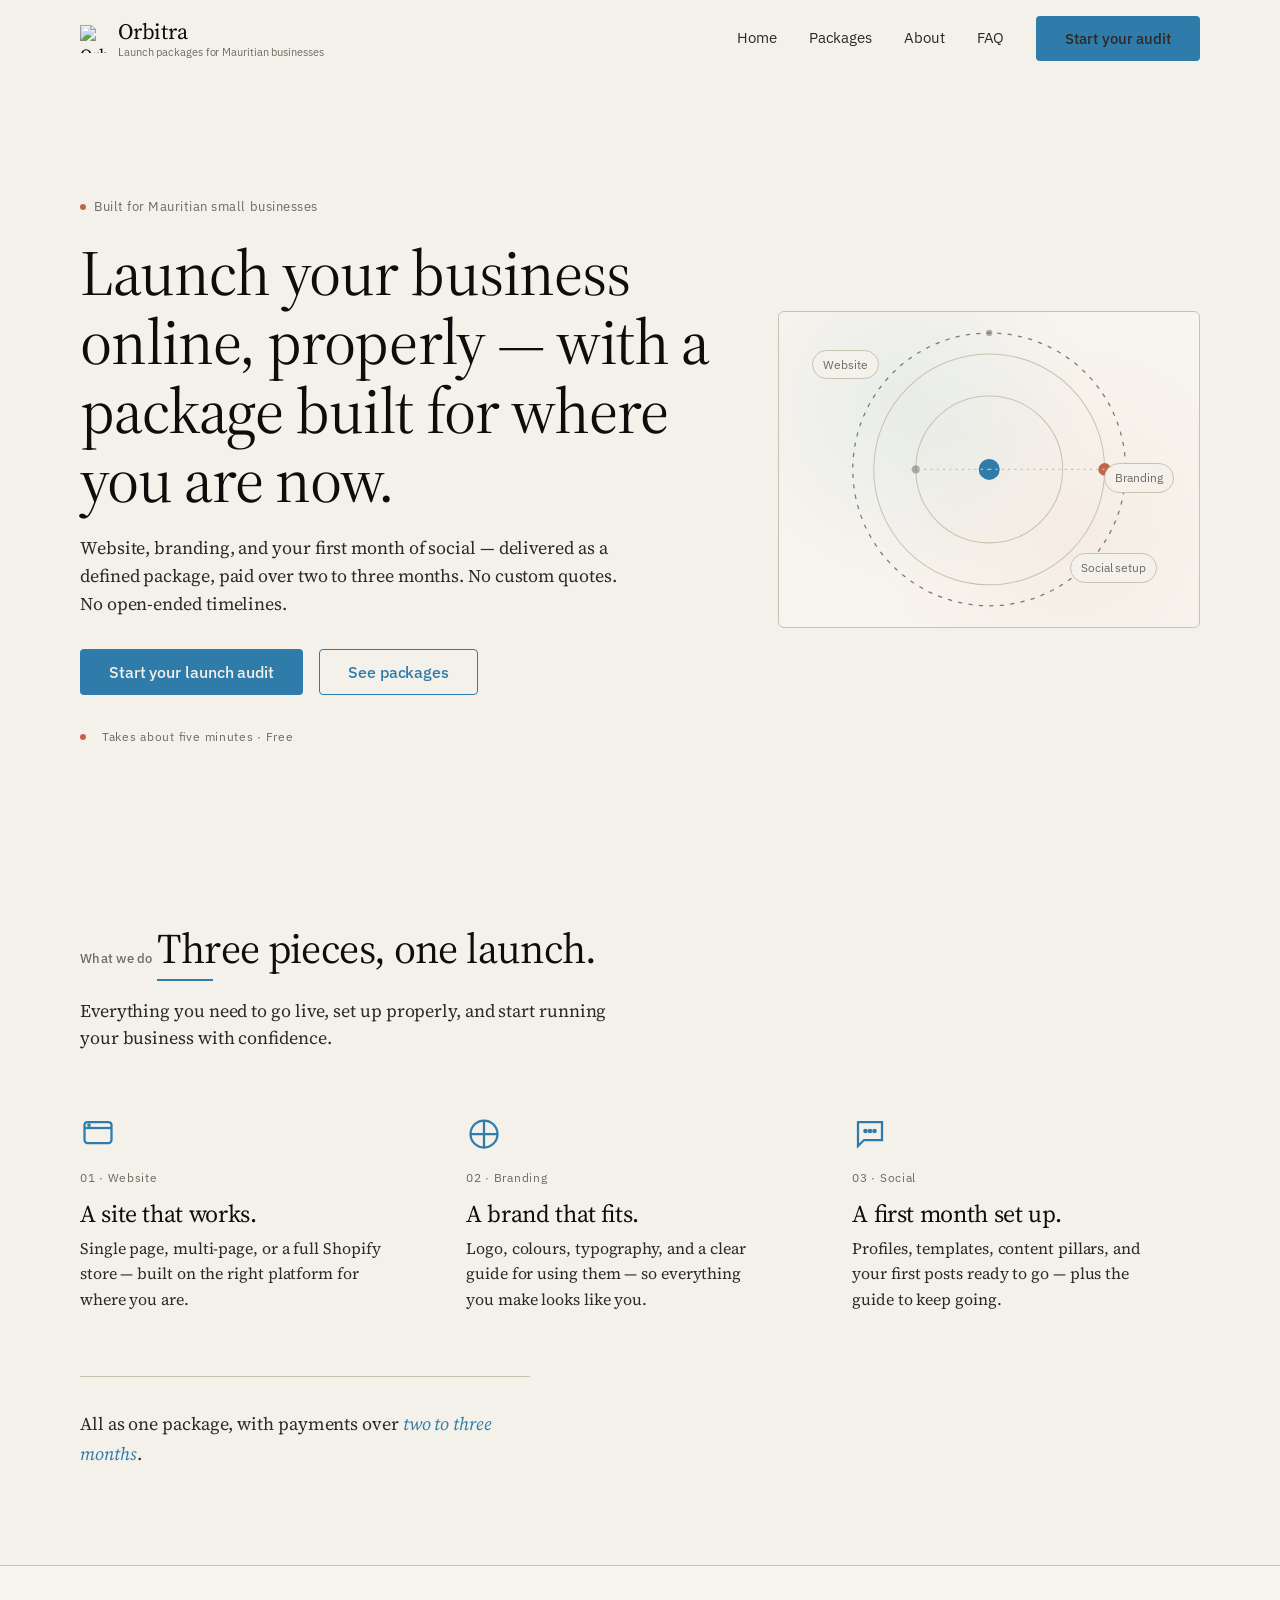
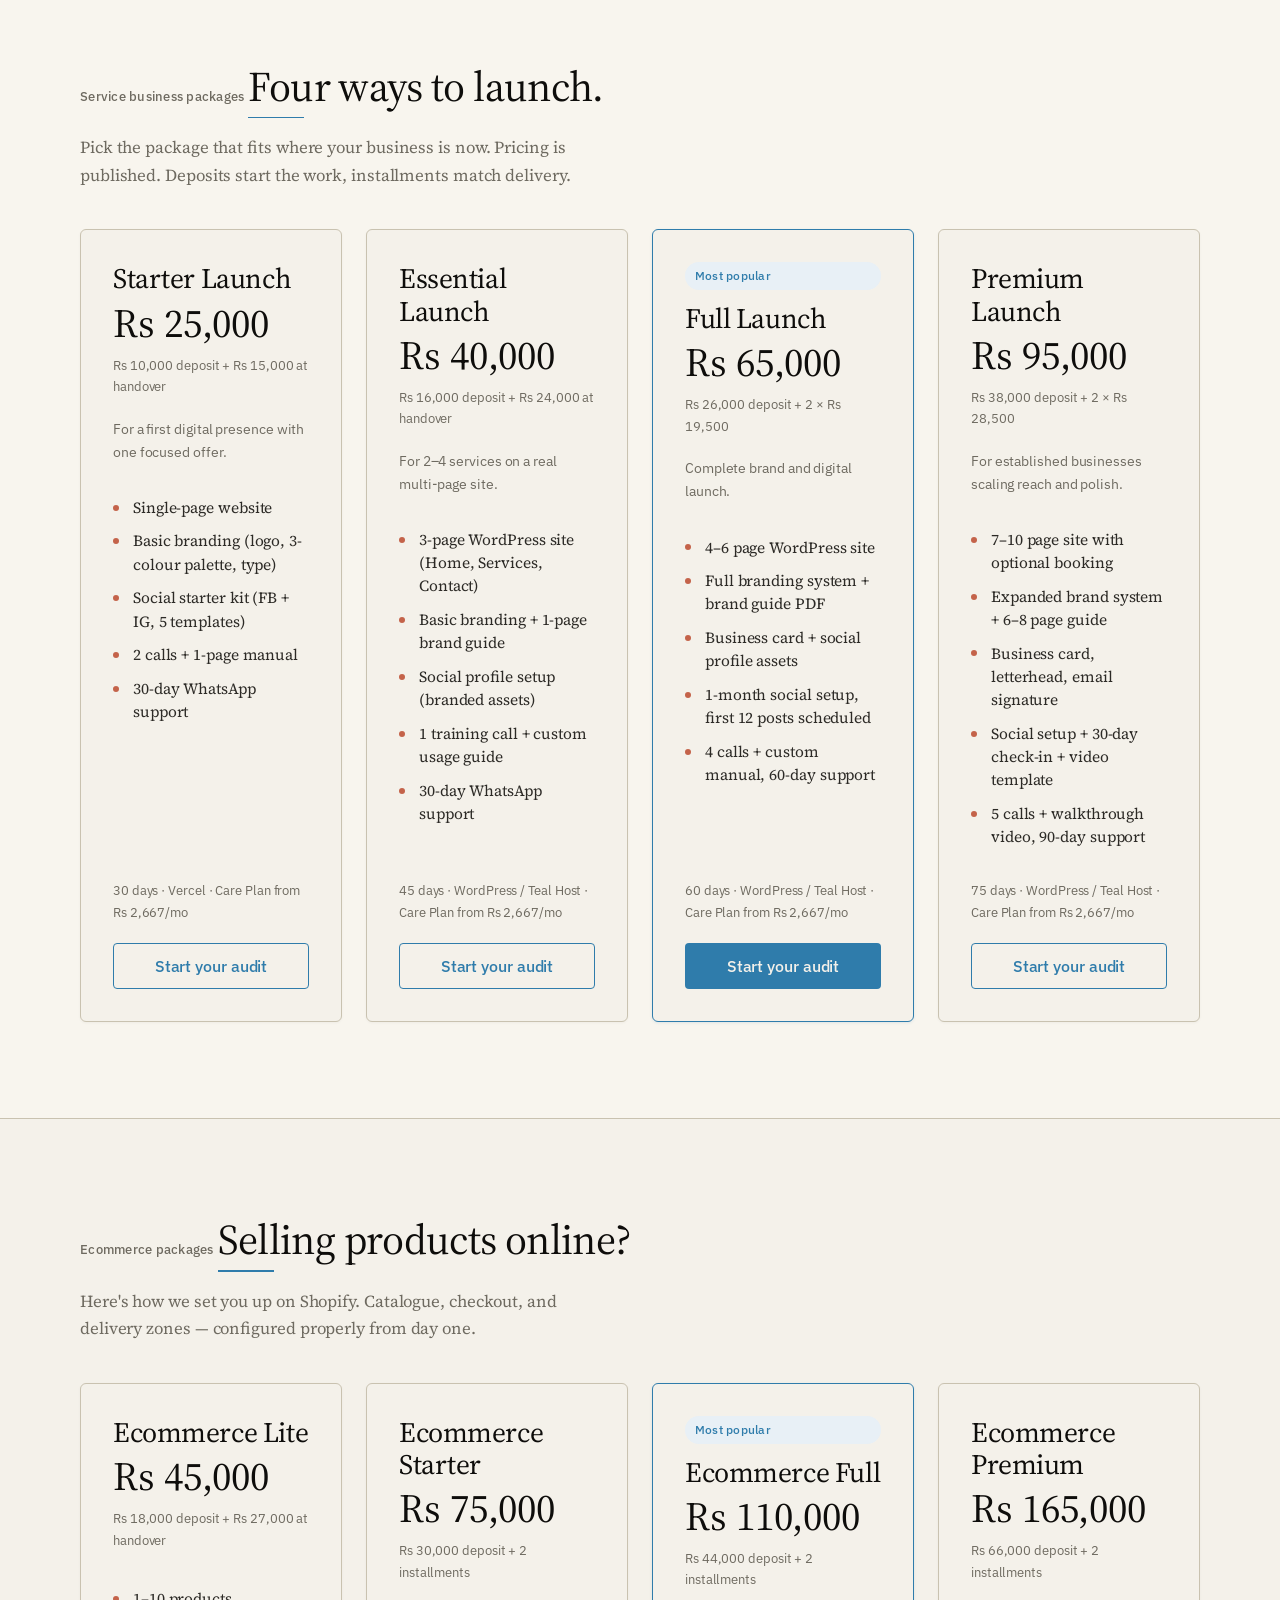
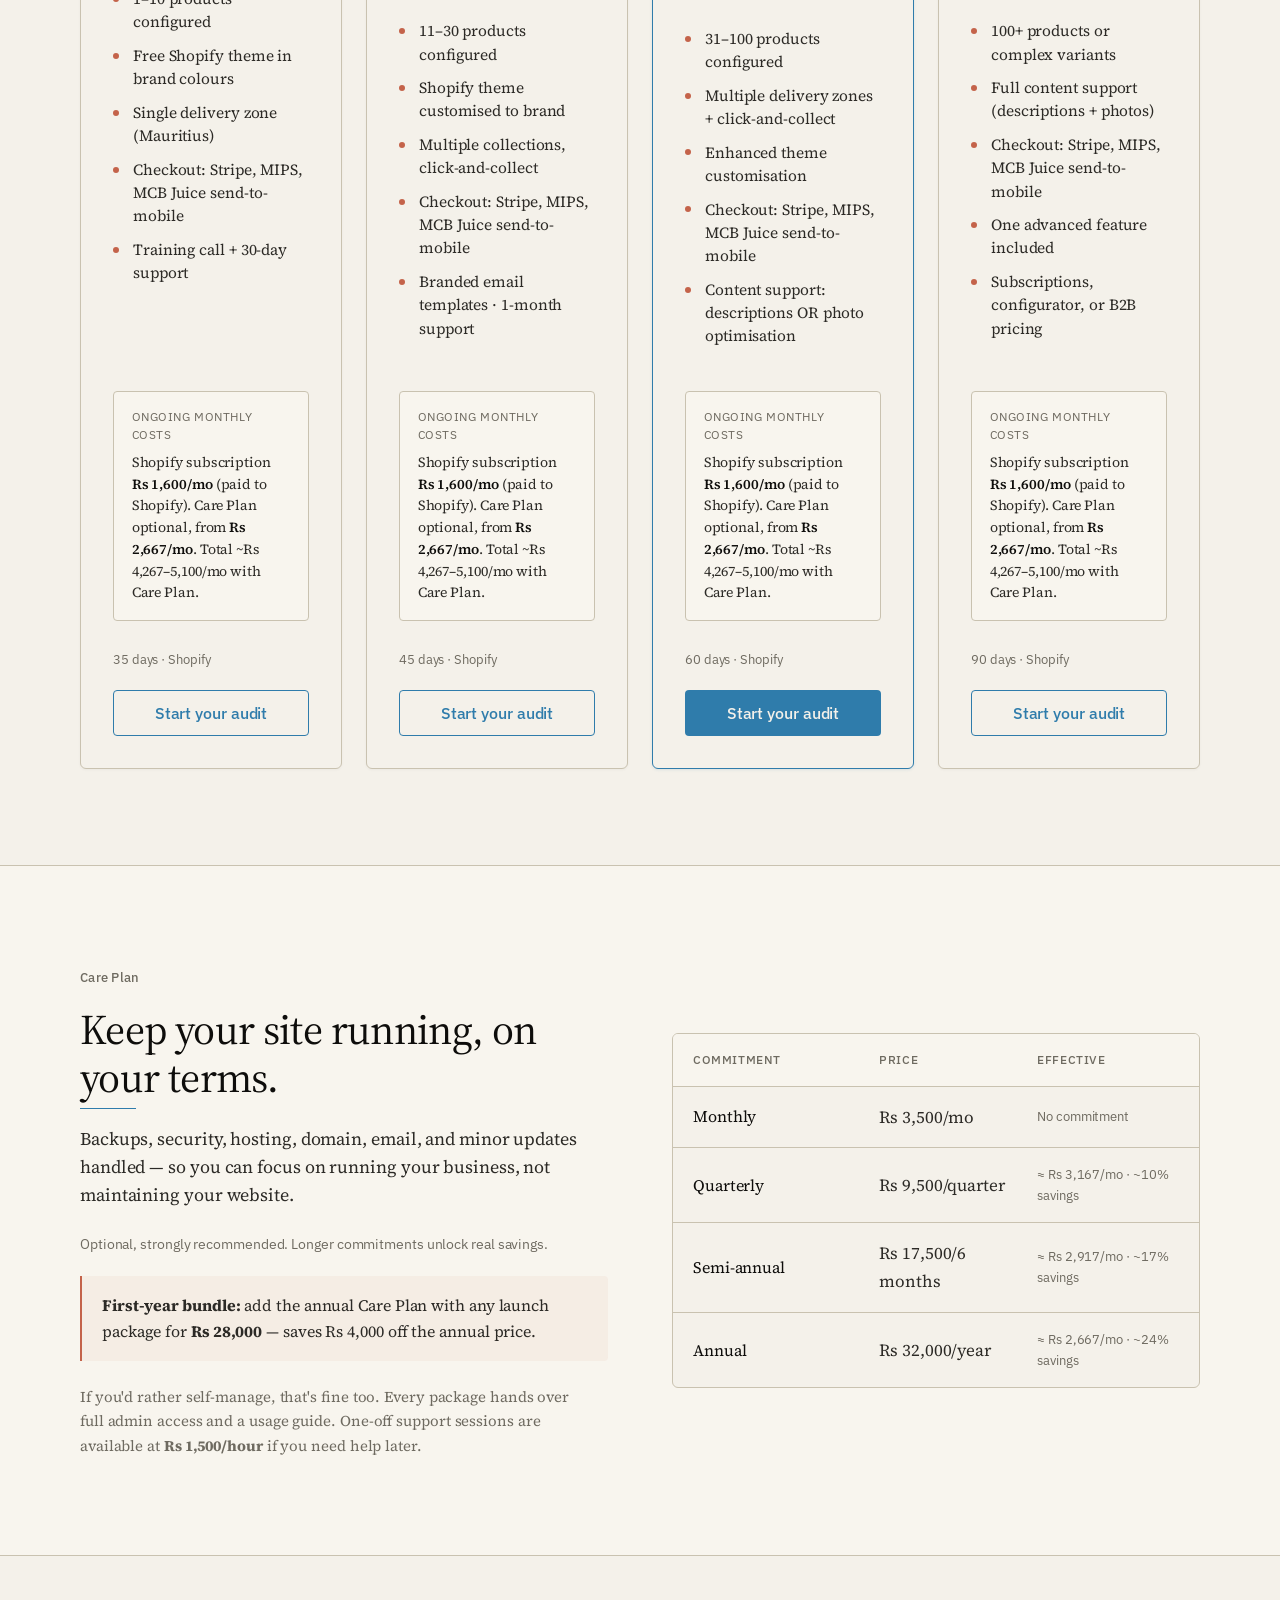
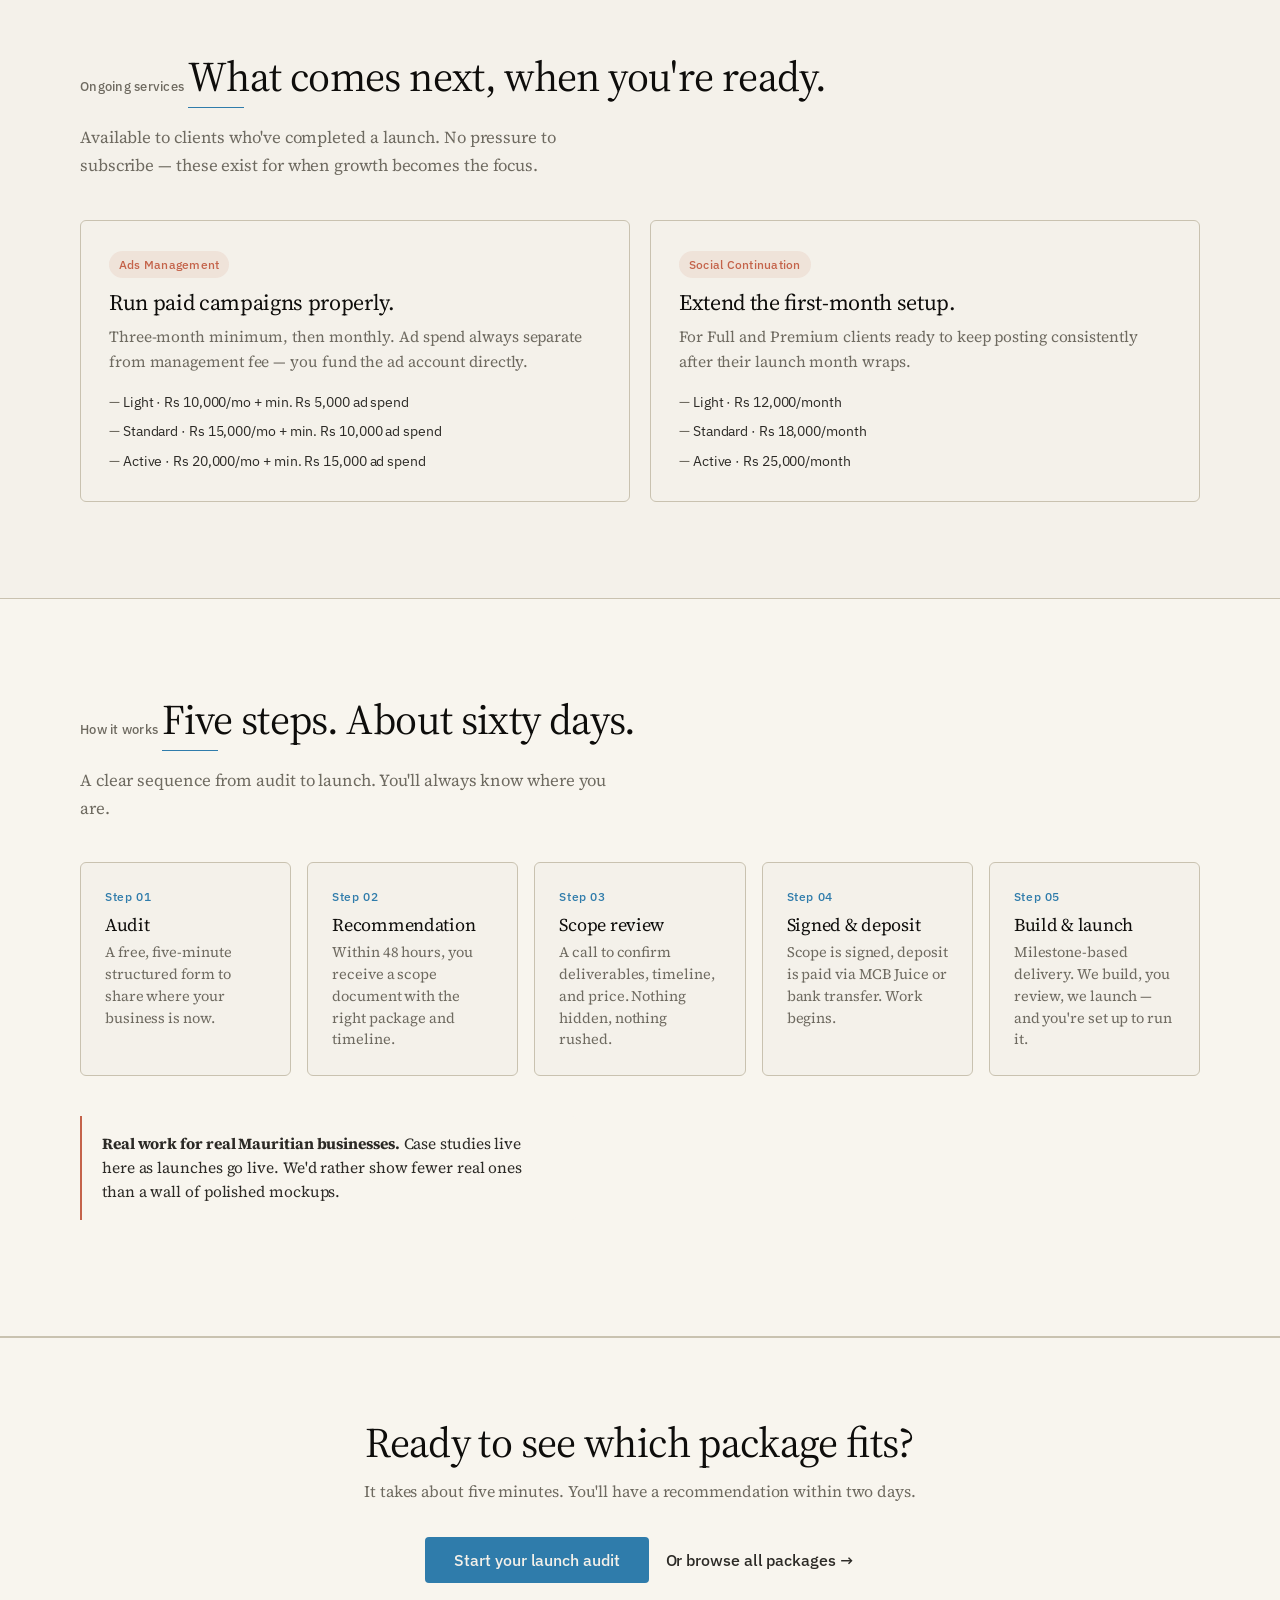
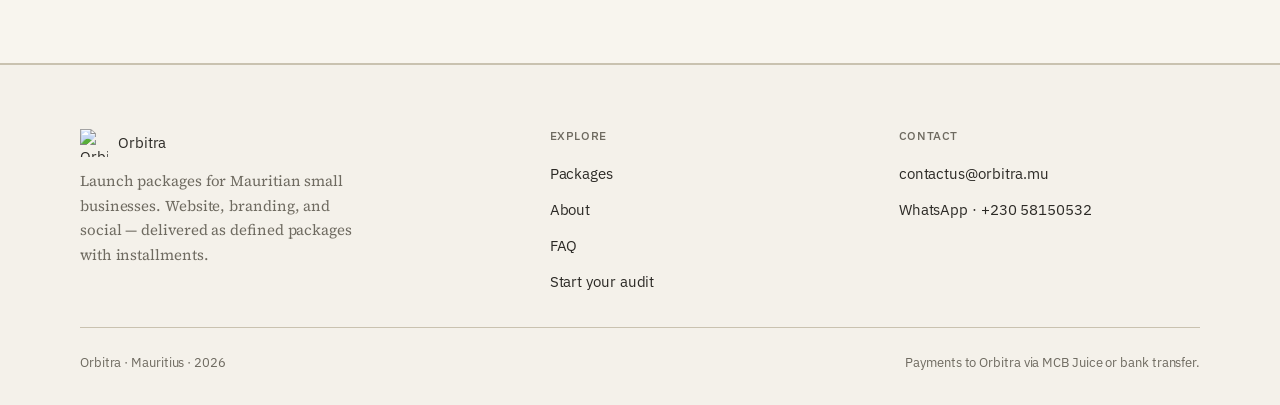
==== commit f8b01c5b: "Add page: home" ====
--- a/index.html
+++ b/index.html
@@ -4,395 +4,470 @@
 <meta charset="UTF-8">
 <meta name="viewport" content="width=device-width, initial-scale=1.0">
 <title>Orbitra — Launch packages for Mauritian businesses</title>
-<meta name="description" content="Orbitra builds the digital foundations small Mauritian businesses need to launch — website, branding, and social, delivered as defined packages.">
+<meta name="description" content="Orbitra builds the digital foundations small Mauritian businesses need to launch — website, branding, and social presence, delivered as defined packages.">
 <link rel="stylesheet" href="/styles.css">
 <style>
-.hero-grid{display:grid;grid-template-columns:1.3fr 1fr;gap:var(--space-xl);align-items:center;}
-@media (max-width:900px){.hero-grid{grid-template-columns:1fr;}}
-.hero-illu{width:100%;height:auto;max-width:420px;margin-left:auto;}
-.hero-illu .float{transform-origin:center;animation:float 6s ease-in-out infinite;}
-@keyframes float{0%,100%{transform:translateY(0);}50%{transform:translateY(-8px);}}
-.section-header{margin-bottom:var(--space-lg);max-width:62ch;}
-.section-header .eyebrow{display:block;margin-bottom:var(--space-xs);}
-.section-header h2{margin-bottom:var(--space-sm);}
-.section-header p{color:var(--color-muted);font-size:1.0625rem;margin:0;}
-.care-block{display:grid;grid-template-columns:1fr 1fr;gap:var(--space-lg);align-items:start;background:var(--color-surface);border:1px solid var(--color-border);border-radius:var(--radius-md);padding:var(--space-xl);}
-@media (max-width:768px){.care-block{grid-template-columns:1fr;padding:var(--space-lg);}}
-.care-block h2{margin-bottom:var(--space-sm);}
-.care-list{list-style:none;padding:0;margin:0;display:grid;grid-template-columns:1fr 1fr;gap:10px 18px;}
-.care-list li{position:relative;padding-left:18px;font-size:0.9375rem;}
-.care-list li::before{content:'';position:absolute;left:0;top:9px;width:6px;height:1px;background:var(--color-primary);}
-@media (max-width:520px){.care-list{grid-template-columns:1fr;}}
-.care-price{font-family:var(--font-serif);font-size:1.75rem;color:var(--color-ink);margin-top:var(--space-sm);}
-.care-price small{font-family:var(--font-sans);font-size:0.8125rem;color:var(--color-muted);margin-left:6px;}
-.closing-line{font-style:italic;color:var(--color-primary);font-size:1.0625rem;margin-top:var(--space-lg);text-align:center;}
-.steps-section{background:var(--color-surface);border-top:1px solid var(--color-border);border-bottom:1px solid var(--color-border);}
+  .hero-eyebrow { font-family: var(--font-sans); font-size: 13px; color: var(--color-muted); letter-spacing: 0.04em; margin-bottom: 1.25rem; display: inline-flex; align-items: center; gap: 0.5rem; }
+  .hero-eyebrow .dot { margin-right: 0; }
+  .hero-illustration { width: 100%; height: 100%; position: relative; }
+  .hero-svg { width: 100%; height: 100%; }
+  .orbit-ring { fill: none; stroke: var(--color-border); stroke-width: 1; }
+  .orbit-ring-accent { fill: none; stroke: var(--color-primary); stroke-width: 1.2; stroke-dasharray: 4 6; opacity: 0.6; animation: spin 60s linear infinite; transform-origin: center; }
+  @keyframes spin { to { transform: rotate(360deg); } }
+  .planet { fill: var(--color-primary); }
+  .planet-sm { fill: var(--color-secondary); }
+  .planet-tiny { fill: var(--color-muted); opacity: 0.5; }
+  .hero-label { position: absolute; font-family: var(--font-sans); font-size: 12px; color: var(--color-muted); background: var(--color-bg); border: 1px solid var(--color-border); padding: 4px 10px; border-radius: 999px; }
+  .hero-label-1 { top: 12%; left: 8%; }
+  .hero-label-2 { bottom: 14%; right: 10%; }
+  .hero-label-3 { top: 48%; right: 6%; }
+  .pillars { display: grid; grid-template-columns: repeat(3, 1fr); gap: clamp(1.5rem, 3vw, 2.5rem); margin-top: 2.5rem; }
+  @media (max-width: 768px) { .pillars { grid-template-columns: 1fr; } }
+  .pillar-icon { width: 36px; height: 36px; color: var(--color-primary); margin-bottom: 1rem; }
+  .pillar-num { font-family: var(--font-sans); font-size: 12px; color: var(--color-muted); letter-spacing: 0.06em; margin-bottom: 0.75rem; display: block; }
+  .closing-note { margin-top: 2.5rem; padding-top: 2rem; border-top: 1px solid var(--color-border); font-family: var(--font-serif); font-size: 1.125rem; color: var(--color-text); max-width: 50ch; }
+  .closing-note em { font-style: italic; color: var(--color-primary); }
+  .bundle-line { font-family: var(--font-serif); font-size: 1rem; color: var(--color-text); margin-top: 1.25rem; padding: 1rem 1.25rem; background: rgba(196,99,74,0.06); border-left: 2px solid var(--color-secondary); border-radius: 0 var(--radius-sm) var(--radius-sm) 0; }
+  .self-manage-line { margin-top: 1.5rem; font-size: 15px; color: var(--color-muted); max-width: 62ch; }
+  .ongoing-grid { display: grid; grid-template-columns: 1fr 1fr; gap: 1.25rem; }
+  @media (max-width: 768px) { .ongoing-grid { grid-template-columns: 1fr; } }
+  .ongoing-card { padding: 1.75rem; border: 1px solid var(--color-border); border-radius: var(--radius-md); background: var(--color-bg); transition: all var(--duration-base) var(--ease-out-expo); }
+  .ongoing-card:hover { transform: translateY(-3px); border-color: var(--color-primary); box-shadow: var(--shadow-card-hover); }
+  .ongoing-card h3 { font-size: 1.375rem; margin-bottom: 0.5rem; }
+  .ongoing-card p { font-size: 15.5px; color: var(--color-muted); margin-bottom: 1rem; }
+  .ongoing-tiers { list-style: none; display: flex; flex-direction: column; gap: 0.4rem; font-family: var(--font-sans); font-size: 14px; color: var(--color-text); }
+  .ongoing-tiers li::before { content: '— '; color: var(--color-muted); }
+  .proof-block { padding: 3rem 2rem; border: 1px dashed var(--color-border); border-radius: var(--radius-md); text-align: center; background: var(--color-paper-tint); }
+  .proof-block h3 { font-size: 1.5rem; margin-bottom: 0.5rem; }
+  .proof-block p { color: var(--color-muted); max-width: 48ch; margin: 0 auto; }
+  .package-intro { max-width: 60ch; color: var(--color-muted); font-size: 1.05rem; margin-bottom: 2.5rem; }
+  .care-intro { max-width: 60ch; margin-bottom: 1.5rem; }
+  .scroll-hint { font-family: var(--font-sans); font-size: 12px; color: var(--color-muted); letter-spacing: 0.06em; display: inline-flex; align-items: center; gap: 0.5rem; margin-top: 2rem; }
 </style>
 </head>
 <body>
+
 <header class="site-header">
-  <div class="container header-inner">
-    <a href="/" class="brand">
-      <img src="https://orbitravtwo.vercel.app/logo_test.svg" alt="Orbitra logo" class="brand-logo">
-      <span class="brand-text">
-        <span class="brand-name">Orbitra</span>
-        <span class="brand-tagline">Launch packages for Mauritian businesses</span>
-      </span>
-    </a>
-    <nav class="nav" aria-label="Primary">
-      <a href="/">Home</a>
-      <a href="/packages.html">Packages</a>
-      <a href="/about.html">About</a>
-      <a href="/faq.html">FAQ</a>
-      <a class="btn btn-primary" href="https://tally.so/r/gDJ7Zl" target="_blank" rel="noopener noreferrer">Start your launch audit</a>
-    </nav>
-  </div>
-</header>
-
-<main>
-  <section class="hero">
-    <div class="container">
-      <div class="hero-grid">
-        <div class="reveal">
-          <span class="hero-eyebrow eyebrow">Launch packages for Mauritian businesses</span>
-          <h1>Launch your business online, <em style="font-style:italic;color:var(--color-primary)">properly</em>, with a package built for where you are now.</h1>
-          <p class="lead">We build the website, the brand, and your first month of social — and we teach you how to use it. Three months of payments. One complete launch. You're ready to start.</p>
-          <div class="hero-actions">
-            <a class="btn btn-primary" href="https://tally.so/r/gDJ7Zl" target="_blank" rel="noopener noreferrer">Start your launch audit <span class="btn-arrow">→</span></a>
-            <a class="btn btn-secondary" href="#packages">See packages</a>
-          </div>
-          <p class="hero-note">Free, 5-minute structured form. Recommendation back within 48 hours.</p>
-        </div>
-        <div class="reveal" aria-hidden="true">
-          <svg class="hero-illu" viewBox="0 0 420 320" fill="none" xmlns="http://www.w3.org/2000/svg">
-            <rect x="40" y="60" width="260" height="180" rx="6" stroke="#C9C2B0" stroke-width="1.5" fill="#F8F5EE"/>
-            <rect x="40" y="60" width="260" height="24" rx="6" fill="#F4F1EA" stroke="#C9C2B0" stroke-width="1.5"/>
-            <circle cx="55" cy="72" r="3" fill="#C4634A"/>
-            <circle cx="67" cy="72" r="3" fill="#C9C2B0"/>
-            <circle cx="79" cy="72" r="3" fill="#C9C2B0"/>
-            <rect x="60" y="104" width="140" height="10" rx="2" fill="#2F7CAB"/>
-            <rect x="60" y="124" width="200" height="6" rx="2" fill="#C9C2B0"/>
-            <rect x="60" y="138" width="180" height="6" rx="2" fill="#C9C2B0"/>
-            <rect x="60" y="168" width="80" height="28" rx="4" fill="#2F7CAB"/>
-            <g class="float">
-              <rect x="260" y="170" width="110" height="130" rx="10" fill="#F4F1EA" stroke="#C9C2B0" stroke-width="1.5"/>
-              <rect x="272" y="184" width="86" height="58" rx="3" fill="#C4634A" opacity="0.15"/>
-              <circle cx="288" cy="260" r="6" fill="#2F7CAB"/>
-              <rect x="302" y="256" width="50" height="4" rx="2" fill="#C9C2B0"/>
-              <rect x="302" y="266" width="36" height="4" rx="2" fill="#C9C2B0"/>
-            </g>
-            <line x1="20" y1="280" x2="400" y2="280" stroke="#C9C2B0" stroke-width="1" stroke-dasharray="3 4"/>
-            <circle cx="380" cy="90" r="4" fill="#C4634A"/>
-            <circle cx="30" cy="40" r="3" fill="#2F7CAB"/>
-          </svg>
-        </div>
-      </div>
-    </div>
-  </section>
-
-  <section class="section">
-    <div class="container">
-      <div class="section-header reveal">
-        <span class="eyebrow">What we do</span>
-        <h2 class="headline-underline">Three pieces, one launch.</h2>
-        <p>Website, branding, and social — set up together so your business can launch and run from day one.</p>
-      </div>
-      <div class="feature-row reveal-stagger">
-        <div class="feature">
-          <h3><em>Website</em></h3>
-          <p>Clear, structured, built for how your business actually works. From a single landing page to a full multi-page site, with hosting and domain handled.</p>
-        </div>
-        <div class="feature">
-          <h3><em>Branding</em></h3>
-          <p>Logo, colours, type — the visual identity that represents you everywhere. Delivered with a guide so you know how to use it.</p>
-        </div>
-        <div class="feature">
-          <h3><em>Social</em></h3>
-          <p>Profiles set up to launch, with templates and a content plan you can run yourself. Available as a starter kit or a full first month produced.</p>
-        </div>
-      </div>
-      <p class="closing-line reveal">All as one package, with payments over 2–3 months.</p>
-    </div>
-  </section>
-
-  <section class="section" id="packages">
-    <div class="container">
-      <div class="section-header reveal">
-        <span class="eyebrow">Service business packages</span>
-        <h2 class="headline-underline">Four ways to launch.</h2>
-        <p>Pick the package that fits where your business is now. Fixed scope, fixed price, installments built in.</p>
-      </div>
-      <div class="grid grid-4 reveal-stagger">
-        <article class="card package-card">
-          <h3 class="package-tier">Starter Launch</h3>
-          <div class="package-price">Rs 25,000</div>
-          <div class="package-price-note">Rs 10,000 deposit + Rs 15,000 at handover</div>
-          <p class="package-desc">A focused first digital presence with one clear message.</p>
-          <ul class="package-list">
-            <li>Single-page website (landing page)</li>
-            <li>Basic branding — logo, 3 colours, type</li>
-            <li>Social starter kit — profiles + 5 templates</li>
-            <li>2 calls, 1-page manual, 30-day support</li>
-          </ul>
-          <div class="package-meta">30 days · Vercel</div>
-          <a class="btn btn-secondary" href="https://tally.so/r/gDJ7Zl" target="_blank" rel="noopener noreferrer">Start your launch audit</a>
-        </article>
-
-        <article class="card package-card">
-          <h3 class="package-tier">Essential Launch</h3>
-          <div class="package-price">Rs 40,000</div>
-          <div class="package-price-note">Rs 16,000 deposit + Rs 24,000 at handover</div>
-          <p class="package-desc">A real multi-page site for 2–4 services.</p>
-          <ul class="package-list">
-            <li>3-page WordPress site (Home, Services, Contact)</li>
-            <li>Basic branding + 1-page brand guide</li>
-            <li>Social profile setup with branded assets</li>
-            <li>1 training call, custom guide, 30-day support</li>
-          </ul>
-          <div class="package-meta">45 days · WordPress on Teal Host</div>
-          <a class="btn btn-secondary" href="https://tally.so/r/gDJ7Zl" target="_blank" rel="noopener noreferrer">Start your launch audit</a>
-        </article>
-
-        <article class="card package-card card-featured">
-          <span class="card-featured-label">Most popular</span>
-          <h3 class="package-tier">Full Launch</h3>
-          <div class="package-price">Rs 65,000</div>
-          <div class="package-price-note">Rs 26,000 deposit + 2 × Rs 19,500</div>
-          <p class="package-desc">A complete brand and digital launch, end to end.</p>
-          <ul class="package-list">
-            <li>4–6 page WordPress site</li>
-            <li>Full branding system + brand guide PDF</li>
-            <li>1-month social setup — 12 posts produced</li>
-            <li>4 calls, business manual, 60-day support</li>
-          </ul>
-          <div class="package-meta">60 days · WordPress on Teal Host</div>
-          <a class="btn btn-primary" href="https://tally.so/r/gDJ7Zl" target="_blank" rel="noopener noreferrer">Start your launch audit</a>
-        </article>
-
-        <article class="card package-card">
-          <h3 class="package-tier">Premium Launch</h3>
-          <div class="package-price">Rs 95,000</div>
-          <div class="package-price-note">Rs 38,000 deposit + 2 × Rs 28,500</div>
-          <p class="package-desc">For established businesses scaling reach and polish.</p>
-          <ul class="package-list">
-            <li>7–10 page WordPress site, optional booking</li>
-            <li>Expanded branding + extended print assets</li>
-            <li>Social setup + 30-day check-in</li>
-            <li>5 calls, video walkthrough, 90-day support</li>
-          </ul>
-          <div class="package-meta">75 days · WordPress on Teal Host</div>
-          <a class="btn btn-secondary" href="https://tally.so/r/gDJ7Zl" target="_blank" rel="noopener noreferrer">Start your launch audit</a>
-        </article>
-      </div>
-    </div>
-  </section>
-
-  <section class="section">
-    <div class="container">
-      <div class="section-header reveal">
-        <span class="eyebrow">Ecommerce packages</span>
-        <h2 class="headline-underline">Selling products? Here's how we set you up on Shopify.</h2>
-        <p>Four tiers depending on your catalogue size, with payment, shipping, and content set up to launch.</p>
-      </div>
-      <div class="grid grid-4 reveal-stagger">
-        <article class="card package-card">
-          <h3 class="package-tier">Ecommerce Lite</h3>
-          <div class="package-price">Rs 45,000</div>
-          <div class="package-price-note">Rs 18,000 deposit + Rs 27,000 at handover</div>
-          <p class="package-desc">A small, focused starter catalogue.</p>
-          <ul class="package-list">
-            <li>1–10 products configured</li>
-            <li>Free theme with brand colours and type</li>
-            <li>Single delivery zone, MIPS or Stripe</li>
-            <li>1 training call, 30-day support</li>
-          </ul>
-          <div class="disclosure">
-            <div class="disclosure-title">Ongoing monthly costs</div>
-            <ul class="disclosure-list">
-              <li>Shopify subscription: Rs 1,600/month, paid to Shopify</li>
-              <li>Orbitra Care Plan: Rs 3,500/month, paid to Orbitra</li>
-            </ul>
-            <div class="disclosure-total">Total ongoing: approximately Rs 5,100/month</div>
-          </div>
-          <div class="package-meta">35 days · Shopify</div>
-          <a class="btn btn-secondary" href="https://tally.so/r/gDJ7Zl" target="_blank" rel="noopener noreferrer">Start your launch audit</a>
-        </article>
-
-        <article class="card package-card">
-          <h3 class="package-tier">Ecommerce Starter</h3>
-          <div class="package-price">Rs 75,000</div>
-          <div class="package-price-note">Rs 30,000 deposit + 2 installments</div>
-          <p class="package-desc">A growing catalogue with brand-aligned design.</p>
-          <ul class="package-list">
-            <li>11–30 products configured</li>
-            <li>Theme customisation in brand language</li>
-            <li>Click-and-collect option</li>
-            <li>Branded email templates, 1-month support</li>
-          </ul>
-          <div class="disclosure">
-            <div class="disclosure-title">Ongoing monthly costs</div>
-            <ul class="disclosure-list">
-              <li>Shopify subscription: Rs 1,600/month, paid to Shopify</li>
-              <li>Orbitra Care Plan: Rs 3,500/month, paid to Orbitra</li>
-            </ul>
-            <div class="disclosure-total">Total ongoing: approximately Rs 5,100/month</div>
-          </div>
-          <div class="package-meta">45 days · Shopify</div>
-          <a class="btn btn-secondary" href="https://tally.so/r/gDJ7Zl" target="_blank" rel="noopener noreferrer">Start your launch audit</a>
-        </article>
-
-        <article class="card package-card card-featured">
-          <span class="card-featured-label">Most popular</span>
-          <h3 class="package-tier">Ecommerce Full</h3>
-          <div class="package-price">Rs 110,000</div>
-          <div class="package-price-note">Rs 44,000 deposit + 2 installments</div>
-          <p class="package-desc">A complete store with content support included.</p>
-          <ul class="package-list">
-            <li>31–100 products configured</li>
-            <li>Multiple delivery zones + click-and-collect</li>
-            <li>Enhanced theme customisation</li>
-            <li>Descriptions OR photo optimisation</li>
-          </ul>
-          <div class="disclosure">
-            <div class="disclosure-title">Ongoing monthly costs</div>
-            <ul class="disclosure-list">
-              <li>Shopify subscription: Rs 1,600/month, paid to Shopify</li>
-              <li>Orbitra Care Plan: Rs 3,500/month, paid to Orbitra</li>
-            </ul>
-            <div class="disclosure-total">Total ongoing: approximately Rs 5,100/month</div>
-          </div>
-          <div class="package-meta">60 days · Shopify</div>
-          <a class="btn btn-primary" href="https://tally.so/r/gDJ7Zl" target="_blank" rel="noopener noreferrer">Start your launch audit</a>
-        </article>
-
-        <article class="card package-card">
-          <h3 class="package-tier">Ecommerce Premium</h3>
-          <div class="package-price">Rs 165,000</div>
-          <div class="package-price-note">Rs 66,000 deposit + 2 installments</div>
-          <p class="package-desc">Large catalogue or advanced selling needs.</p>
-          <ul class="package-list">
-            <li>100+ products or complex variants</li>
-            <li>Full content support (descriptions + photos)</li>
-            <li>One advanced feature included</li>
-            <li>Subscriptions, configurator, or B2B</li>
-          </ul>
-          <div class="disclosure">
-            <div class="disclosure-title">Ongoing monthly costs</div>
-            <ul class="disclosure-list">
-              <li>Shopify subscription: Rs 1,600/month, paid to Shopify</li>
-              <li>Orbitra Care Plan: Rs 3,500/month, paid to Orbitra</li>
-            </ul>
-            <div class="disclosure-total">Total ongoing: approximately Rs 5,100/month</div>
-          </div>
-          <div class="package-meta">90 days · Shopify</div>
-          <a class="btn btn-secondary" href="https://tally.so/r/gDJ7Zl" target="_blank" rel="noopener noreferrer">Start your launch audit</a>
-        </article>
-      </div>
-    </div>
-  </section>
-
-  <section class="section">
-    <div class="container">
-      <div class="care-block reveal">
-        <div>
-          <span class="eyebrow">Care Plan</span>
-          <h2 class="headline-underline">Keep your launch running smoothly.</h2>
-          <p>Every launch comes with an optional Care Plan. It keeps your site running, your backups current, and your domain secure — so you can focus on running your business, not maintaining your website.</p>
-          <div class="care-price">Rs 3,500<small>/ month · optional · 3-month minimum</small></div>
-        </div>
-        <div>
-          <span class="ui-label" style="display:block;margin-bottom:var(--space-sm);">What's included</span>
-          <ul class="care-list">
-            <li>Hosting and domain</li>
-            <li>Business email</li>
-            <li>Daily backups</li>
-            <li>Security monitoring</li>
-            <li>Minor updates</li>
-            <li>2 content updates / month</li>
-          </ul>
-        </div>
-      </div>
-    </div>
-  </section>
-
-  <section class="section steps-section">
-    <div class="container">
-      <div class="section-header reveal">
-        <span class="eyebrow">How it works</span>
-        <h2 class="headline-underline">From audit to launch in five steps.</h2>
-        <p>A clear sequence, with confirmation at every stage. No surprise scope, no surprise pricing.</p>
-      </div>
-      <div class="steps reveal-stagger">
-        <div class="step">
-          <div class="step-num">1</div>
-          <h4>Audit</h4>
-          <p>Tell us about your business in a 5-minute structured form.</p>
-        </div>
-        <div class="step">
-          <div class="step-num">2</div>
-          <h4>Recommendation</h4>
-          <p>We send a recommendation and scope within 48 hours.</p>
-        </div>
-        <div class="step">
-          <div class="step-num">3</div>
-          <h4>Scope review</h4>
-          <p>We confirm timeline, price, and deliverables together.</p>
-        </div>
-        <div class="step">
-          <div class="step-num">4</div>
-          <h4>Signed</h4>
-          <p>Sign the scope, pay the deposit, work begins.</p>
-        </div>
-        <div class="step">
-          <div class="step-num">5</div>
-          <h4>Build &amp; launch</h4>
-          <p>Milestone-based delivery, with calls and handover.</p>
-        </div>
-      </div>
-    </div>
-  </section>
-
-  <section class="section">
-    <div class="container">
-      <div class="cta-block reveal">
-        <span class="eyebrow">Ready to start</span>
-        <h2>Ready to see which package fits?</h2>
-        <p class="lead">It takes about five minutes. We'll send a recommendation back within 48 hours — clear scope, clear price, clear next step.</p>
-        <a class="btn btn-primary" href="https://tally.so/r/gDJ7Zl" target="_blank" rel="noopener noreferrer">Start your launch audit <span class="btn-arrow">→</span></a>
-      </div>
-    </div>
-  </section>
-</main>
-
-<footer class="site-footer">
   <div class="container">
-    <div class="footer-grid">
-      <div>
-        <a href="/" class="brand" style="margin-bottom:var(--space-sm)">
-          <img src="https://orbitravtwo.vercel.app/logo_test.svg" alt="Orbitra logo" class="brand-logo">
-          <span class="brand-text">
-            <span class="brand-name">Orbitra</span>
-          </span>
-        </a>
-        <p style="max-width:38ch;color:var(--color-muted);font-family:var(--font-sans);font-size:0.9375rem;">Launch packages for Mauritian businesses. Website, branding, and social — delivered as defined packages with installments.</p>
-      </div>
-      <div>
-        <h5>Explore</h5>
+    <div class="header-inner">
+      <a href="/" class="brand-mark site-logo">
+        <img src="https://orbitravtwo.vercel.app/logo_test.svg" alt="Orbitra logo" class="site-logo-img">
+        <span class="brand-text">
+          <span class="brand-name site-logo-text">Orbitra</span>
+          <span class="brand-tag">Launch packages for Mauritian businesses</span>
+        </span>
+      </a>
+      <button class="nav-toggle" aria-expanded="false" aria-controls="main-nav">Menu</button>
+      <nav class="nav" id="main-nav">
         <a href="/">Home</a>
         <a href="/packages.html">Packages</a>
         <a href="/about.html">About</a>
         <a href="/faq.html">FAQ</a>
-      </div>
+        <a href="https://tally.so/r/gDJ7Zl" class="btn btn-primary" target="_blank" rel="noopener noreferrer">Start your audit</a>
+      </nav>
+    </div>
+  </div>
+</header>
+
+<main>
+
+  <section class="hero">
+    <div class="container">
+      <div class="hero-grid">
+        <div class="reveal">
+          <span class="hero-eyebrow"><span class="dot"></span>Built for Mauritian small businesses</span>
+          <h1>Launch your business online, properly — with a package built for where you are now.</h1>
+          <p class="lead">Website, branding, and your first month of social — delivered as a defined package, paid over two to three months. No custom quotes. No open-ended timelines.</p>
+          <div class="btn-row">
+            <a href="https://tally.so/r/gDJ7Zl" class="btn btn-primary" target="_blank" rel="noopener noreferrer">Start your launch audit</a>
+            <a href="#packages" class="btn btn-secondary">See packages</a>
+          </div>
+          <p class="scroll-hint"><span class="dot"></span>Takes about five minutes · Free</p>
+        </div>
+        <div class="reveal hero-visual" aria-hidden="true">
+          <div class="hero-illustration">
+            <svg class="hero-svg" viewBox="0 0 400 300" xmlns="http://www.w3.org/2000/svg">
+              <circle class="orbit-ring" cx="200" cy="150" r="110"/>
+              <circle class="orbit-ring" cx="200" cy="150" r="70"/>
+              <g class="orbit-ring-accent">
+                <circle cx="200" cy="150" r="130" fill="none" stroke="currentColor"/>
+              </g>
+              <circle class="planet" cx="200" cy="150" r="10"/>
+              <circle class="planet-sm" cx="310" cy="150" r="6"/>
+              <circle class="planet-tiny" cx="130" cy="150" r="4"/>
+              <circle class="planet-tiny" cx="200" cy="20" r="3"/>
+              <line x1="200" y1="150" x2="310" y2="150" stroke="#C9C2B0" stroke-width="1" stroke-dasharray="2 4"/>
+              <line x1="200" y1="150" x2="130" y2="150" stroke="#C9C2B0" stroke-width="1" stroke-dasharray="2 4"/>
+            </svg>
+            <span class="hero-label hero-label-1">Website</span>
+            <span class="hero-label hero-label-2">Social setup</span>
+            <span class="hero-label hero-label-3">Branding</span>
+          </div>
+        </div>
+      </div>
+    </div>
+  </section>
+
+  <section class="section" id="what-we-do">
+    <div class="container reveal">
       <div>
-        <h5>Contact</h5>
-        <a href="mailto:contactus@orbitra.mu">contactus@orbitra.mu</a>
-        <a href="https://wa.me/23058150532" target="_blank" rel="noopener noreferrer">WhatsApp +230 58150532</a>
-        <a class="btn btn-secondary" style="margin-top:var(--space-sm)" href="https://tally.so/r/gDJ7Zl" target="_blank" rel="noopener noreferrer">Start your launch audit</a>
+        <span class="eyebrow">What we do</span>
+        <h2 class="section-heading">Three pieces, one launch.</h2>
+        <p class="lead">Everything you need to go live, set up properly, and start running your business with confidence.</p>
+      </div>
+      <div class="pillars stagger">
+        <div class="what-we-do-item">
+          <svg class="pillar-icon" viewBox="0 0 24 24" fill="none" stroke="currentColor" stroke-width="1.5"><rect x="3" y="4" width="18" height="14" rx="2"/><path d="M3 8h18"/><circle cx="6" cy="6" r="0.5" fill="currentColor"/></svg>
+          <span class="pillar-num">01 · Website</span>
+          <h3>A site that works.</h3>
+          <p>Single page, multi-page, or a full Shopify store — built on the right platform for where you are.</p>
+        </div>
+        <div class="what-we-do-item">
+          <svg class="pillar-icon" viewBox="0 0 24 24" fill="none" stroke="currentColor" stroke-width="1.5"><circle cx="12" cy="12" r="9"/><path d="M12 3v18M3 12h18"/></svg>
+          <span class="pillar-num">02 · Branding</span>
+          <h3>A brand that fits.</h3>
+          <p>Logo, colours, typography, and a clear guide for using them — so everything you make looks like you.</p>
+        </div>
+        <div class="what-we-do-item">
+          <svg class="pillar-icon" viewBox="0 0 24 24" fill="none" stroke="currentColor" stroke-width="1.5"><path d="M4 4h16v12H8l-4 4z"/><circle cx="9" cy="10" r="0.8" fill="currentColor"/><circle cx="12" cy="10" r="0.8" fill="currentColor"/><circle cx="15" cy="10" r="0.8" fill="currentColor"/></svg>
+          <span class="pillar-num">03 · Social</span>
+          <h3>A first month set up.</h3>
+          <p>Profiles, templates, content pillars, and your first posts ready to go — plus the guide to keep going.</p>
+        </div>
+      </div>
+      <p class="closing-note">All as one package, with payments over <em>two to three months</em>.</p>
+    </div>
+  </section>
+
+  <section class="section" id="packages" style="background: var(--color-paper-tint); border-top: 1px solid var(--color-border); border-bottom: 1px solid var(--color-border);">
+    <div class="container">
+      <div class="reveal">
+        <span class="eyebrow">Service business packages</span>
+        <h2 class="section-heading">Four ways to launch.</h2>
+        <p class="package-intro">Pick the package that fits where your business is now. Pricing is published. Deposits start the work, installments match delivery.</p>
+      </div>
+
+      <div class="grid grid-4 stagger reveal">
+
+        <article class="card">
+          <h3>Starter Launch</h3>
+          <div class="price">Rs 25,000</div>
+          <div class="price-meta">Rs 10,000 deposit + Rs 15,000 at handover</div>
+          <p class="muted" style="margin-bottom:1rem;">For a first digital presence with one focused offer.</p>
+          <ul class="deliverables">
+            <li>Single-page website</li>
+            <li>Basic branding (logo, 3-colour palette, type)</li>
+            <li>Social starter kit (FB + IG, 5 templates)</li>
+            <li>2 calls + 1-page manual</li>
+            <li>30-day WhatsApp support</li>
+          </ul>
+          <div class="platform-line">30 days · Vercel · Care Plan from Rs 2,667/mo</div>
+          <a href="https://tally.so/r/gDJ7Zl" class="btn btn-secondary" target="_blank" rel="noopener noreferrer" style="margin-top:1.25rem;">Start your audit</a>
+        </article>
+
+        <article class="card">
+          <h3>Essential Launch</h3>
+          <div class="price">Rs 40,000</div>
+          <div class="price-meta">Rs 16,000 deposit + Rs 24,000 at handover</div>
+          <p class="muted" style="margin-bottom:1rem;">For 2–4 services on a real multi-page site.</p>
+          <ul class="deliverables">
+            <li>3-page WordPress site (Home, Services, Contact)</li>
+            <li>Basic branding + 1-page brand guide</li>
+            <li>Social profile setup (branded assets)</li>
+            <li>1 training call + custom usage guide</li>
+            <li>30-day WhatsApp support</li>
+          </ul>
+          <div class="platform-line">45 days · WordPress / Teal Host · Care Plan from Rs 2,667/mo</div>
+          <a href="https://tally.so/r/gDJ7Zl" class="btn btn-secondary" target="_blank" rel="noopener noreferrer" style="margin-top:1.25rem;">Start your audit</a>
+        </article>
+
+        <article class="card card-recommended">
+          <span class="badge">Most popular</span>
+          <h3>Full Launch</h3>
+          <div class="price">Rs 65,000</div>
+          <div class="price-meta">Rs 26,000 deposit + 2 × Rs 19,500</div>
+          <p class="muted" style="margin-bottom:1rem;">Complete brand and digital launch.</p>
+          <ul class="deliverables">
+            <li>4–6 page WordPress site</li>
+            <li>Full branding system + brand guide PDF</li>
+            <li>Business card + social profile assets</li>
+            <li>1-month social setup, first 12 posts scheduled</li>
+            <li>4 calls + custom manual, 60-day support</li>
+          </ul>
+          <div class="platform-line">60 days · WordPress / Teal Host · Care Plan from Rs 2,667/mo</div>
+          <a href="https://tally.so/r/gDJ7Zl" class="btn btn-primary" target="_blank" rel="noopener noreferrer" style="margin-top:1.25rem;">Start your audit</a>
+        </article>
+
+        <article class="card">
+          <h3>Premium Launch</h3>
+          <div class="price">Rs 95,000</div>
+          <div class="price-meta">Rs 38,000 deposit + 2 × Rs 28,500</div>
+          <p class="muted" style="margin-bottom:1rem;">For established businesses scaling reach and polish.</p>
+          <ul class="deliverables">
+            <li>7–10 page site with optional booking</li>
+            <li>Expanded brand system + 6–8 page guide</li>
+            <li>Business card, letterhead, email signature</li>
+            <li>Social setup + 30-day check-in + video template</li>
+            <li>5 calls + walkthrough video, 90-day support</li>
+          </ul>
+          <div class="platform-line">75 days · WordPress / Teal Host · Care Plan from Rs 2,667/mo</div>
+          <a href="https://tally.so/r/gDJ7Zl" class="btn btn-secondary" target="_blank" rel="noopener noreferrer" style="margin-top:1.25rem;">Start your audit</a>
+        </article>
+
+      </div>
+    </div>
+  </section>
+
+  <section class="section">
+    <div class="container">
+      <div class="reveal">
+        <span class="eyebrow">Ecommerce packages</span>
+        <h2 class="section-heading">Selling products online?</h2>
+        <p class="package-intro">Here's how we set you up on Shopify. Catalogue, checkout, and delivery zones — configured properly from day one.</p>
+      </div>
+
+      <div class="grid grid-4 stagger reveal">
+
+        <article class="card">
+          <h3>Ecommerce Lite</h3>
+          <div class="price">Rs 45,000</div>
+          <div class="price-meta">Rs 18,000 deposit + Rs 27,000 at handover</div>
+          <ul class="deliverables">
+            <li>1–10 products configured</li>
+            <li>Free Shopify theme in brand colours</li>
+            <li>Single delivery zone (Mauritius)</li>
+            <li>Checkout: Stripe, MIPS, MCB Juice send-to-mobile</li>
+            <li>Training call + 30-day support</li>
+          </ul>
+          <div class="disclosure-box">
+            <div class="disclosure-box-label">Ongoing monthly costs</div>
+            <div class="disclosure-box-body">Shopify subscription <strong>Rs 1,600/mo</strong> (paid to Shopify). Care Plan optional, from <strong>Rs 2,667/mo</strong>. Total ~Rs 4,267–5,100/mo with Care Plan.</div>
+          </div>
+          <div class="platform-line">35 days · Shopify</div>
+          <a href="https://tally.so/r/gDJ7Zl" class="btn btn-secondary" target="_blank" rel="noopener noreferrer" style="margin-top:1.25rem;">Start your audit</a>
+        </article>
+
+        <article class="card">
+          <h3>Ecommerce Starter</h3>
+          <div class="price">Rs 75,000</div>
+          <div class="price-meta">Rs 30,000 deposit + 2 installments</div>
+          <ul class="deliverables">
+            <li>11–30 products configured</li>
+            <li>Shopify theme customised to brand</li>
+            <li>Multiple collections, click-and-collect</li>
+            <li>Checkout: Stripe, MIPS, MCB Juice send-to-mobile</li>
+            <li>Branded email templates · 1-month support</li>
+          </ul>
+          <div class="disclosure-box">
+            <div class="disclosure-box-label">Ongoing monthly costs</div>
+            <div class="disclosure-box-body">Shopify subscription <strong>Rs 1,600/mo</strong> (paid to Shopify). Care Plan optional, from <strong>Rs 2,667/mo</strong>. Total ~Rs 4,267–5,100/mo with Care Plan.</div>
+          </div>
+          <div class="platform-line">45 days · Shopify</div>
+          <a href="https://tally.so/r/gDJ7Zl" class="btn btn-secondary" target="_blank" rel="noopener noreferrer" style="margin-top:1.25rem;">Start your audit</a>
+        </article>
+
+        <article class="card card-recommended">
+          <span class="badge">Most popular</span>
+          <h3>Ecommerce Full</h3>
+          <div class="price">Rs 110,000</div>
+          <div class="price-meta">Rs 44,000 deposit + 2 installments</div>
+          <ul class="deliverables">
+            <li>31–100 products configured</li>
+            <li>Multiple delivery zones + click-and-collect</li>
+            <li>Enhanced theme customisation</li>
+            <li>Checkout: Stripe, MIPS, MCB Juice send-to-mobile</li>
+            <li>Content support: descriptions OR photo optimisation</li>
+          </ul>
+          <div class="disclosure-box">
+            <div class="disclosure-box-label">Ongoing monthly costs</div>
+            <div class="disclosure-box-body">Shopify subscription <strong>Rs 1,600/mo</strong> (paid to Shopify). Care Plan optional, from <strong>Rs 2,667/mo</strong>. Total ~Rs 4,267–5,100/mo with Care Plan.</div>
+          </div>
+          <div class="platform-line">60 days · Shopify</div>
+          <a href="https://tally.so/r/gDJ7Zl" class="btn btn-primary" target="_blank" rel="noopener noreferrer" style="margin-top:1.25rem;">Start your audit</a>
+        </article>
+
+        <article class="card">
+          <h3>Ecommerce Premium</h3>
+          <div class="price">Rs 165,000</div>
+          <div class="price-meta">Rs 66,000 deposit + 2 installments</div>
+          <ul class="deliverables">
+            <li>100+ products or complex variants</li>
+            <li>Full content support (descriptions + photos)</li>
+            <li>Checkout: Stripe, MIPS, MCB Juice send-to-mobile</li>
+            <li>One advanced feature included</li>
+            <li>Subscriptions, configurator, or B2B pricing</li>
+          </ul>
+          <div class="disclosure-box">
+            <div class="disclosure-box-label">Ongoing monthly costs</div>
+            <div class="disclosure-box-body">Shopify subscription <strong>Rs 1,600/mo</strong> (paid to Shopify). Care Plan optional, from <strong>Rs 2,667/mo</strong>. Total ~Rs 4,267–5,100/mo with Care Plan.</div>
+          </div>
+          <div class="platform-line">90 days · Shopify</div>
+          <a href="https://tally.so/r/gDJ7Zl" class="btn btn-secondary" target="_blank" rel="noopener noreferrer" style="margin-top:1.25rem;">Start your audit</a>
+        </article>
+
+      </div>
+    </div>
+  </section>
+
+  <section class="section" style="background: var(--color-paper-tint); border-top: 1px solid var(--color-border); border-bottom: 1px solid var(--color-border);">
+    <div class="container">
+      <div class="split">
+        <div class="reveal">
+          <span class="eyebrow">Care Plan</span>
+          <h2 class="section-heading">Keep your site running, on your terms.</h2>
+          <p class="lead care-intro">Backups, security, hosting, domain, email, and minor updates handled — so you can focus on running your business, not maintaining your website.</p>
+          <p class="muted">Optional, strongly recommended. Longer commitments unlock real savings.</p>
+          <div class="bundle-line"><strong>First-year bundle:</strong> add the annual Care Plan with any launch package for <strong>Rs 28,000</strong> — saves Rs 4,000 off the annual price.</div>
+          <p class="self-manage-line">If you'd rather self-manage, that's fine too. Every package hands over full admin access and a usage guide. One-off support sessions are available at <strong>Rs 1,500/hour</strong> if you need help later.</p>
+        </div>
+        <div class="reveal">
+          <div class="care-table">
+            <div class="care-row care-row-header">
+              <div>Commitment</div>
+              <div>Price</div>
+              <div>Effective</div>
+            </div>
+            <div class="care-row">
+              <div class="care-tier">Monthly</div>
+              <div class="care-price">Rs 3,500/mo</div>
+              <div class="care-effective">No commitment</div>
+            </div>
+            <div class="care-row">
+              <div class="care-tier">Quarterly</div>
+              <div class="care-price">Rs 9,500/quarter</div>
+              <div class="care-effective">≈ Rs 3,167/mo · ~10% savings</div>
+            </div>
+            <div class="care-row">
+              <div class="care-tier">Semi-annual</div>
+              <div class="care-price">Rs 17,500/6 months</div>
+              <div class="care-effective">≈ Rs 2,917/mo · ~17% savings</div>
+            </div>
+            <div class="care-row">
+              <div class="care-tier">Annual</div>
+              <div class="care-price">Rs 32,000/year</div>
+              <div class="care-effective">≈ Rs 2,667/mo · ~24% savings</div>
+            </div>
+          </div>
+        </div>
+      </div>
+    </div>
+  </section>
+
+  <section class="section">
+    <div class="container">
+      <div class="reveal">
+        <span class="eyebrow">Ongoing services</span>
+        <h2 class="section-heading">What comes next, when you're ready.</h2>
+        <p class="package-intro">Available to clients who've completed a launch. No pressure to subscribe — these exist for when growth becomes the focus.</p>
+      </div>
+      <div class="ongoing-grid stagger reveal">
+        <div class="ongoing-card">
+          <span class="badge badge-terra">Ads Management</span>
+          <h3>Run paid campaigns properly.</h3>
+          <p>Three-month minimum, then monthly. Ad spend always separate from management fee — you fund the ad account directly.</p>
+          <ul class="ongoing-tiers">
+            <li>Light · Rs 10,000/mo + min. Rs 5,000 ad spend</li>
+            <li>Standard · Rs 15,000/mo + min. Rs 10,000 ad spend</li>
+            <li>Active · Rs 20,000/mo + min. Rs 15,000 ad spend</li>
+          </ul>
+        </div>
+        <div class="ongoing-card">
+          <span class="badge badge-terra">Social Continuation</span>
+          <h3>Extend the first-month setup.</h3>
+          <p>For Full and Premium clients ready to keep posting consistently after their launch month wraps.</p>
+          <ul class="ongoing-tiers">
+            <li>Light · Rs 12,000/month</li>
+            <li>Standard · Rs 18,000/month</li>
+            <li>Active · Rs 25,000/month</li>
+          </ul>
+        </div>
+      </div>
+    </div>
+  </section>
+
+  <section class="section" style="background: var(--color-paper-tint); border-top: 1px solid var(--color-border); border-bottom: 1px solid var(--color-border);">
+    <div class="container">
+      <div class="reveal">
+        <span class="eyebrow">How it works</span>
+        <h2 class="section-heading">Five steps. About sixty days.</h2>
+        <p class="package-intro">A clear sequence from audit to launch. You'll always know where you are.</p>
+      </div>
+      <div class="process-row stagger reveal">
+        <div class="process-step">
+          <span class="step-num">Step 01</span>
+          <h4 class="step-title">Audit</h4>
+          <p class="step-desc">A free, five-minute structured form to share where your business is now.</p>
+        </div>
+        <div class="process-step">
+          <span class="step-num">Step 02</span>
+          <h4 class="step-title">Recommendation</h4>
+          <p class="step-desc">Within 48 hours, you receive a scope document with the right package and timeline.</p>
+        </div>
+        <div class="process-step">
+          <span class="step-num">Step 03</span>
+          <h4 class="step-title">Scope review</h4>
+          <p class="step-desc">A call to confirm deliverables, timeline, and price. Nothing hidden, nothing rushed.</p>
+        </div>
+        <div class="process-step">
+          <span class="step-num">Step 04</span>
+          <h4 class="step-title">Signed & deposit</h4>
+          <p class="step-desc">Scope is signed, deposit is paid via MCB Juice or bank transfer. Work begins.</p>
+        </div>
+        <div class="process-step">
+          <span class="step-num">Step 05</span>
+          <h4 class="step-title">Build & launch</h4>
+          <p class="step-desc">Milestone-based delivery. We build, you review, we launch — and you're set up to run it.</p>
+        </div>
+      </div>
+      <div class="callout reveal" style="margin-top:2.5rem; max-width:62ch;">
+        <strong>Real work for real Mauritian businesses.</strong> Case studies live here as launches go live. We'd rather show fewer real ones than a wall of polished mockups.
+      </div>
+    </div>
+  </section>
+
+  <section class="final-cta">
+    <div class="container reveal">
+      <h2>Ready to see which package fits?</h2>
+      <p>It takes about five minutes. You'll have a recommendation within two days.</p>
+      <div class="btn-row" style="justify-content:center;">
+        <a href="https://tally.so/r/gDJ7Zl" class="btn btn-primary" target="_blank" rel="noopener noreferrer">Start your launch audit</a>
+        <a href="/packages.html" class="btn btn-ghost">Or browse all packages →</a>
+      </div>
+    </div>
+  </section>
+
+</main>
+
+<footer class="site-footer">
+  <div class="container">
+    <div class="footer-grid">
+      <div class="footer-col footer-brand">
+        <a href="/" class="brand-mark site-logo">
+          <img src="https://orbitravtwo.vercel.app/logo_test.svg" alt="Orbitra logo" class="site-logo-img">
+          <span class="site-logo-text">Orbitra</span>
+        </a>
+        <p>Launch packages for Mauritian small businesses. Website, branding, and social — delivered as defined packages with installments.</p>
+      </div>
+      <div class="footer-col">
+        <h4>Explore</h4>
+        <ul>
+          <li><a href="/packages.html">Packages</a></li>
+          <li><a href="/about.html">About</a></li>
+          <li><a href="/faq.html">FAQ</a></li>
+          <li><a href="https://tally.so/r/gDJ7Zl" target="_blank" rel="noopener noreferrer">Start your audit</a></li>
+        </ul>
+      </div>
+      <div class="footer-col">
+        <h4>Contact</h4>
+        <ul>
+          <li><a href="mailto:contactus@orbitra.mu">contactus@orbitra.mu</a></li>
+          <li><a href="https://wa.me/23058150532" target="_blank" rel="noopener noreferrer">WhatsApp · +230 58150532</a></li>
+        </ul>
       </div>
     </div>
     <div class="footer-bottom">
       <span>Orbitra · Mauritius · 2026</span>
-      <span>Built with care in Mauritius.</span>
+      <span>Payments to Orbitra via MCB Juice or bank transfer.</span>
     </div>
   </div>
 </footer>
--- a/styles.css
+++ b/styles.css
@@ -1,178 +1,763 @@
-@import url('https://fonts.googleapis.com/css2?family=IBM+Plex+Serif:ital,wght@0,400;0,500;0,600;1,400&family=IBM+Plex+Sans:wght@400;500;600&display=swap');
-
-:root{
-  --color-bg:#F4F1EA;
-  --color-surface:#F8F5EE;
-  --color-text:#2C2A26;
-  --color-ink:#0E0D0B;
-  --color-muted:#6E6A60;
-  --color-border:#C9C2B0;
-  --color-primary:#2F7CAB;
-  --color-primary-hover:#266A95;
-  --color-primary-soft:#E8F0F6;
-  --color-secondary:#C4634A;
-  --color-secondary-soft:#F3E1DC;
-  --font-serif:'IBM Plex Serif', Georgia, serif;
-  --font-sans:'IBM Plex Sans', system-ui, -apple-system, sans-serif;
-  --duration-fast:200ms;
-  --duration-base:400ms;
-  --duration-slow:600ms;
-  --ease-out-expo:cubic-bezier(0.16, 1, 0.3, 1);
-  --ease-in-out-cubic:cubic-bezier(0.65, 0, 0.35, 1);
-  --radius-sm:4px;
-  --radius-md:6px;
-  --radius-lg:10px;
-  --container:1200px;
-  --space-xs:8px;
-  --space-sm:16px;
-  --space-md:24px;
-  --space-lg:40px;
-  --space-xl:64px;
-  --space-2xl:96px;
-  --shadow-card:0 1px 3px rgba(0,0,0,0.04);
-  --shadow-card-hover:0 6px 24px rgba(0,0,0,0.06);
-}
-
-*,*::before,*::after{box-sizing:border-box;}
-html{scroll-behavior:smooth;-webkit-text-size-adjust:100%;}
-body{margin:0;padding:0;background:var(--color-bg);color:var(--color-text);font-family:var(--font-serif);font-size:16px;line-height:1.65;-webkit-font-smoothing:antialiased;-moz-osx-font-smoothing:grayscale;font-feature-settings:'kern' 1,'liga' 1,'calt' 1;letter-spacing:-0.005em;}
-img,svg{max-width:100%;display:block;}
-a{color:var(--color-primary);text-decoration:none;transition:color var(--duration-fast) var(--ease-out-expo);}
-a:hover{color:var(--color-primary-hover);}
-button{font-family:inherit;cursor:pointer;border:none;background:none;}
-::selection{background:var(--color-secondary-soft);color:var(--color-ink);}
-
-h1,h2,h3,h4,h5{font-family:var(--font-serif);font-weight:400;color:var(--color-ink);margin:0 0 var(--space-sm);line-height:1.15;letter-spacing:-0.01em;}
-h1{font-size:clamp(2.25rem,5vw,3.75rem);}
-h2{font-size:clamp(1.75rem,3.5vw,2.5rem);}
-h3{font-size:clamp(1.25rem,2vw,1.625rem);}
-h4{font-size:1.125rem;}
-p{margin:0 0 var(--space-md);max-width:65ch;}
-.lead{font-size:clamp(1.0625rem,1.5vw,1.25rem);color:var(--color-text);line-height:1.6;}
-.eyebrow{font-family:var(--font-serif);font-style:italic;font-size:0.95rem;color:var(--color-primary);margin-bottom:var(--space-sm);display:inline-block;}
-.section-label{font-family:var(--font-serif);font-size:0.95rem;color:var(--color-muted);font-style:italic;margin-bottom:var(--space-sm);}
-.meta{font-family:var(--font-sans);font-size:0.8125rem;color:var(--color-muted);letter-spacing:0;}
-.ui-label{font-family:var(--font-sans);font-size:0.875rem;color:var(--color-muted);font-weight:500;}
-
-.container{width:100%;max-width:var(--container);margin:0 auto;padding:0 var(--space-md);}
-.section{padding:var(--space-2xl) 0;}
-.section-sm{padding:var(--space-xl) 0;}
-.section-divider{height:1px;background:var(--color-border);width:100%;}
-
-.headline-underline{display:inline-block;position:relative;padding-bottom:6px;}
-.headline-underline::after{content:'';position:absolute;left:0;bottom:0;width:48px;height:2px;background:var(--color-primary);transform-origin:left;transform:scaleX(0);transition:transform var(--duration-slow) var(--ease-out-expo);}
-.in-view .headline-underline::after,.headline-underline.in-view::after{transform:scaleX(1);}
-
-.btn{display:inline-flex;align-items:center;gap:8px;padding:14px 28px;font-family:var(--font-sans);font-weight:500;font-size:1rem;border-radius:var(--radius-sm);transition:all var(--duration-fast) var(--ease-out-expo);cursor:pointer;line-height:1;text-align:center;}
-.btn-primary{background:var(--color-primary);color:var(--color-bg);}
-.btn-primary:hover{background:var(--color-primary-hover);color:var(--color-bg);transform:translateY(-1px);}
-.btn-primary:active{transform:scale(0.98);}
-.btn-secondary{background:transparent;color:var(--color-primary);border:1px solid var(--color-primary);}
-.btn-secondary:hover{background:var(--color-primary-soft);color:var(--color-primary-hover);}
-.btn-ghost{background:transparent;color:var(--color-text);padding:10px 0;}
-.btn-ghost:hover{color:var(--color-primary);}
-.btn-arrow{transition:transform var(--duration-fast) var(--ease-out-expo);}
-.btn:hover .btn-arrow{transform:translateX(4px);}
-
-.card{background:var(--color-bg);border:1px solid var(--color-border);border-radius:var(--radius-md);padding:32px;box-shadow:var(--shadow-card);transition:transform var(--duration-base) var(--ease-out-expo),box-shadow var(--duration-base) var(--ease-out-expo);display:flex;flex-direction:column;}
-.card:hover{transform:translateY(-3px);box-shadow:var(--shadow-card-hover);}
-.card-soft{background:var(--color-surface);}
-.card-featured{position:relative;}
-.card-featured::before{content:'';position:absolute;top:-1px;left:-1px;right:-1px;height:3px;background:var(--color-secondary);border-radius:var(--radius-md) var(--radius-md) 0 0;}
-.card-featured-label{position:absolute;top:-10px;right:24px;background:var(--color-secondary);color:var(--color-bg);font-family:var(--font-sans);font-size:0.75rem;font-weight:500;padding:4px 10px;border-radius:3px;letter-spacing:0.02em;}
-
-.grid{display:grid;gap:var(--space-md);}
-.grid-2{grid-template-columns:repeat(2,1fr);}
-.grid-3{grid-template-columns:repeat(3,1fr);}
-.grid-4{grid-template-columns:repeat(4,1fr);}
-@media (max-width:1024px){.grid-4{grid-template-columns:repeat(2,1fr);}.grid-3{grid-template-columns:repeat(2,1fr);}}
-@media (max-width:640px){.grid-2,.grid-3,.grid-4{grid-template-columns:1fr;}}
-
-.package-card{display:flex;flex-direction:column;gap:var(--space-sm);}
-.package-tier{font-family:var(--font-serif);font-size:1.25rem;color:var(--color-ink);margin:0;}
-.package-price{font-family:var(--font-serif);font-size:2.5rem;color:var(--color-ink);line-height:1;margin:8px 0 4px;}
-.package-price-note{font-family:var(--font-sans);font-size:0.8125rem;color:var(--color-muted);margin-bottom:var(--space-md);}
-.package-desc{font-size:0.9375rem;color:var(--color-text);margin-bottom:var(--space-sm);}
-.package-list{list-style:none;padding:0;margin:0 0 var(--space-md);display:flex;flex-direction:column;gap:10px;}
-.package-list li{position:relative;padding-left:18px;font-size:0.9375rem;line-height:1.5;}
-.package-list li::before{content:'';position:absolute;left:0;top:10px;width:6px;height:6px;border-radius:50%;background:var(--color-secondary);}
-.package-meta{font-family:var(--font-sans);font-size:0.8125rem;color:var(--color-muted);padding-top:var(--space-sm);border-top:1px solid var(--color-border);margin-top:auto;}
-.package-card .btn{margin-top:var(--space-md);justify-content:center;}
-
-.disclosure{background:var(--color-surface);border:1px solid var(--color-border);border-radius:var(--radius-sm);padding:14px 16px;margin:var(--space-sm) 0;}
-.disclosure-title{font-family:var(--font-sans);font-size:0.6875rem;color:var(--color-muted);text-transform:uppercase;letter-spacing:0.08em;font-variant:small-caps;margin-bottom:8px;}
-.disclosure-list{list-style:none;padding:0;margin:0;font-size:0.8125rem;color:var(--color-text);line-height:1.55;}
-.disclosure-list li{padding-left:14px;position:relative;}
-.disclosure-list li::before{content:'—';position:absolute;left:0;color:var(--color-muted);}
-.disclosure-total{margin-top:8px;padding-top:8px;border-top:1px dashed var(--color-border);font-size:0.8125rem;color:var(--color-ink);}
-
-.reveal{opacity:0;transform:translateY(32px);transition:opacity var(--duration-slow) var(--ease-out-expo),transform var(--duration-slow) var(--ease-out-expo);}
-.reveal.in-view{opacity:1;transform:translateY(0);}
-.reveal-stagger > *{opacity:0;transform:translateY(24px);transition:opacity var(--duration-slow) var(--ease-out-expo),transform var(--duration-slow) var(--ease-out-expo);}
-.reveal-stagger.in-view > *{opacity:1;transform:translateY(0);}
-.reveal-stagger.in-view > *:nth-child(1){transition-delay:0ms;}
-.reveal-stagger.in-view > *:nth-child(2){transition-delay:80ms;}
-.reveal-stagger.in-view > *:nth-child(3){transition-delay:160ms;}
-.reveal-stagger.in-view > *:nth-child(4){transition-delay:240ms;}
-.reveal-stagger.in-view > *:nth-child(5){transition-delay:320ms;}
-.reveal-stagger.in-view > *:nth-child(6){transition-delay:400ms;}
-
-.site-header{position:sticky;top:0;z-index:50;background:rgba(244,241,234,0.85);backdrop-filter:blur(0px);-webkit-backdrop-filter:blur(0px);border-bottom:1px solid transparent;transition:backdrop-filter var(--duration-base) var(--ease-out-expo),border-color var(--duration-base) var(--ease-out-expo),background var(--duration-base) var(--ease-out-expo);}
-.site-header.scrolled{backdrop-filter:blur(12px);-webkit-backdrop-filter:blur(12px);border-bottom-color:var(--color-border);background:rgba(244,241,234,0.92);}
-.header-inner{display:flex;align-items:center;justify-content:space-between;padding:18px 0;gap:var(--space-md);}
-.brand{display:flex;align-items:center;gap:12px;}
-.brand-logo{height:32px;width:auto;}
-.brand-text{display:flex;flex-direction:column;line-height:1.15;}
-.brand-name{font-family:var(--font-serif);font-size:1.5rem;color:var(--color-ink);letter-spacing:-0.01em;}
-.brand-tagline{font-family:var(--font-sans);font-size:0.6875rem;color:var(--color-muted);margin-top:2px;}
-.nav{display:flex;align-items:center;gap:var(--space-md);}
-.nav a{font-family:var(--font-sans);font-size:0.9375rem;color:var(--color-text);position:relative;padding:6px 0;}
-.nav a::after{content:'';position:absolute;left:0;right:0;bottom:0;height:1px;background:var(--color-primary);transform:scaleX(0);transform-origin:left;transition:transform var(--duration-base) var(--ease-out-expo);}
-.nav a:hover{color:var(--color-primary);}
-.nav a:hover::after{transform:scaleX(1);}
-.nav .btn{padding:10px 18px;font-size:0.9375rem;}
-.nav-toggle{display:none;}
-@media (max-width:768px){.nav{display:none;}.brand-tagline{display:none;}.brand-name{font-size:1.25rem;}}
-
-.hero{padding:var(--space-2xl) 0 var(--space-xl);position:relative;overflow:hidden;}
-.hero-eyebrow{font-style:italic;color:var(--color-primary);font-size:1rem;margin-bottom:var(--space-sm);}
-.hero h1{max-width:18ch;}
-.hero .lead{max-width:55ch;margin-top:var(--space-md);}
-.hero-actions{display:flex;flex-wrap:wrap;gap:var(--space-sm);margin-top:var(--space-lg);}
-.hero-note{margin-top:var(--space-md);font-family:var(--font-sans);font-size:0.8125rem;color:var(--color-muted);}
-
-.steps{display:grid;grid-template-columns:repeat(5,1fr);gap:var(--space-md);position:relative;counter-reset:step;}
-.steps::before{content:'';position:absolute;top:18px;left:5%;right:5%;height:1px;background:var(--color-border);z-index:0;}
-.step{position:relative;z-index:1;}
-.step-num{display:inline-flex;align-items:center;justify-content:center;width:36px;height:36px;border-radius:50%;background:var(--color-bg);border:1px solid var(--color-border);font-family:var(--font-serif);font-size:1rem;color:var(--color-ink);margin-bottom:var(--space-sm);}
-.step h4{font-family:var(--font-serif);font-size:1.0625rem;margin-bottom:6px;}
-.step p{font-size:0.9375rem;color:var(--color-muted);margin:0;}
-@media (max-width:900px){.steps{grid-template-columns:1fr 1fr;}.steps::before{display:none;}}
-@media (max-width:520px){.steps{grid-template-columns:1fr;}}
-
-.feature-row{display:grid;grid-template-columns:repeat(3,1fr);gap:var(--space-lg);}
-.feature h3{font-size:1.25rem;}
-.feature h3 em{font-style:italic;color:var(--color-primary);font-weight:400;}
-.feature p{font-size:0.9375rem;color:var(--color-text);}
-@media (max-width:768px){.feature-row{grid-template-columns:1fr;gap:var(--space-md);}}
-
-.cta-block{background:var(--color-surface);border:1px solid var(--color-border);border-radius:var(--radius-md);padding:var(--space-xl);text-align:center;}
-.cta-block h2{max-width:24ch;margin-left:auto;margin-right:auto;}
-.cta-block .lead{max-width:48ch;margin:var(--space-sm) auto var(--space-md);color:var(--color-muted);}
-
-.site-footer{border-top:1px solid var(--color-border);padding:var(--space-xl) 0 var(--space-md);margin-top:var(--space-2xl);}
-.footer-grid{display:grid;grid-template-columns:1.5fr 1fr 1fr;gap:var(--space-lg);align-items:start;}
-.footer-grid h5{font-family:var(--font-sans);font-size:0.75rem;color:var(--color-muted);text-transform:uppercase;letter-spacing:0.1em;margin-bottom:var(--space-sm);font-weight:500;}
-.footer-grid a,.footer-grid p{font-family:var(--font-sans);font-size:0.9375rem;color:var(--color-text);margin:0 0 8px;display:block;}
-.footer-grid a:hover{color:var(--color-primary);}
-.footer-bottom{margin-top:var(--space-xl);padding-top:var(--space-md);border-top:1px solid var(--color-border);font-family:var(--font-sans);font-size:0.8125rem;color:var(--color-muted);display:flex;justify-content:space-between;flex-wrap:wrap;gap:var(--space-sm);}
-@media (max-width:768px){.footer-grid{grid-template-columns:1fr;}}
-
-.dot{display:inline-block;width:5px;height:5px;border-radius:50%;background:var(--color-secondary);vertical-align:middle;margin:0 4px 3px;}
-
-.faq-item{border-top:1px solid var(--color-border);padding:var(--space-md) 0;}
-.faq-item:last-child{border-bottom:1px solid var(--color-border);}
-.faq-q{font-family:var(--font-serif);font-size:1.125rem;color:var(--color-ink);margin-bottom:8px;}
-.faq-a{font-size:0.9375rem;color:var(--color-text);max-width:70ch;margin:0;}
-
-@media (max-width:640px){.section{padding:var(--space-xl) 0;}.hero{padding:var(--space-xl) 0;}.card{padding:24px;}.cta-block{padding:var(--space-lg) var(--space-md);}}+@import url('https://fonts.googleapis.com/css2?family=Source+Serif+Pro:ital,wght@0,400;0,600;0,700;1,400&family=IBM+Plex+Sans:wght@400;500;600&display=swap');
+
+:root {
+  --color-bg: #F4F1EA;
+  --color-surface: #F8F5EE;
+  --color-text: #2C2A26;
+  --color-ink: #0E0D0B;
+  --color-muted: #6E6A60;
+  --color-border: #C9C2B0;
+  --color-primary: #2F7CAB;
+  --color-primary-dark: #266A95;
+  --color-primary-soft: #E8F0F6;
+  --color-secondary: #C4634A;
+  --color-paper-tint: #F8F5EE;
+
+  --font-serif: 'Source Serif Pro', Georgia, serif;
+  --font-sans: 'IBM Plex Sans', system-ui, sans-serif;
+
+  --duration-fast: 200ms;
+  --duration-base: 400ms;
+  --duration-slow: 600ms;
+  --ease-out-expo: cubic-bezier(0.16, 1, 0.3, 1);
+  --ease-in-out-cubic: cubic-bezier(0.65, 0, 0.35, 1);
+
+  --space-xs: 0.5rem;
+  --space-sm: 1rem;
+  --space-md: 2rem;
+  --space-lg: 4rem;
+  --space-xl: 6rem;
+  --space-2xl: 8rem;
+
+  --radius-sm: 4px;
+  --radius-md: 6px;
+  --radius-lg: 12px;
+
+  --shadow-card: 0 1px 3px rgba(0,0,0,0.04);
+  --shadow-card-hover: 0 8px 24px rgba(14,13,11,0.08);
+
+  --container: 1200px;
+}
+
+*, *::before, *::after { box-sizing: border-box; }
+* { margin: 0; padding: 0; }
+
+html {
+  scroll-behavior: smooth;
+  -webkit-text-size-adjust: 100%;
+}
+
+body {
+  font-family: var(--font-serif);
+  font-size: 17px;
+  line-height: 1.65;
+  color: var(--color-text);
+  background: var(--color-bg);
+  -webkit-font-smoothing: antialiased;
+  -moz-osx-font-smoothing: grayscale;
+  font-feature-settings: 'kern' 1, 'liga' 1, 'calt' 1;
+  letter-spacing: -0.005em;
+  overflow-x: hidden;
+}
+
+::selection { background: var(--color-primary); color: var(--color-bg); }
+
+img, svg { max-width: 100%; display: block; }
+
+a {
+  color: var(--color-primary);
+  text-decoration: none;
+  transition: color var(--duration-fast) var(--ease-out-expo);
+}
+a:hover { color: var(--color-primary-dark); }
+
+h1, h2, h3, h4, h5, h6 {
+  font-family: var(--font-serif);
+  font-weight: 400;
+  color: var(--color-ink);
+  line-height: 1.15;
+  letter-spacing: -0.015em;
+}
+
+h1 { font-size: clamp(2.25rem, 5vw, 4rem); }
+h2 { font-size: clamp(1.75rem, 3.5vw, 2.625rem); }
+h3 { font-size: clamp(1.25rem, 2.2vw, 1.75rem); }
+h4 { font-size: clamp(1.1rem, 1.6vw, 1.25rem); }
+
+p { font-size: clamp(1rem, 1.1vw, 1.125rem); }
+
+.container {
+  max-width: var(--container);
+  margin: 0 auto;
+  padding: 0 clamp(1.25rem, 4vw, 2.5rem);
+}
+
+.section {
+  padding: clamp(4rem, 9vw, var(--space-xl)) 0;
+}
+
+.section-tight {
+  padding: clamp(3rem, 6vw, var(--space-lg)) 0;
+}
+
+.eyebrow {
+  font-family: var(--font-sans);
+  font-size: 13px;
+  font-weight: 500;
+  text-transform: none;
+  letter-spacing: 0.02em;
+  color: var(--color-muted);
+  margin-bottom: 1rem;
+  display: inline-block;
+}
+
+.section-heading {
+  position: relative;
+  display: inline-block;
+  margin-bottom: 1rem;
+  padding-bottom: 0.5rem;
+}
+
+.section-heading::after {
+  content: '';
+  position: absolute;
+  left: 0;
+  bottom: 0;
+  width: 0;
+  height: 1.5px;
+  background: var(--color-primary);
+  transition: width var(--duration-slow) var(--ease-out-expo);
+}
+
+.section-heading.in-view::after,
+.reveal.in-view .section-heading::after { width: 56px; }
+
+.lead {
+  font-size: clamp(1.1rem, 1.4vw, 1.25rem);
+  color: var(--color-text);
+  max-width: 60ch;
+  line-height: 1.55;
+}
+
+.muted {
+  color: var(--color-muted);
+  font-family: var(--font-sans);
+  font-size: 14px;
+}
+
+.meta {
+  font-family: var(--font-sans);
+  font-size: 13px;
+  color: var(--color-muted);
+  letter-spacing: 0.01em;
+}
+
+.btn {
+  display: inline-flex;
+  align-items: center;
+  justify-content: center;
+  gap: 0.5rem;
+  font-family: var(--font-sans);
+  font-weight: 500;
+  font-size: 16px;
+  padding: 14px 28px;
+  border-radius: var(--radius-sm);
+  border: 1px solid transparent;
+  cursor: pointer;
+  transition: all var(--duration-base) var(--ease-out-expo);
+  text-decoration: none;
+  line-height: 1;
+}
+
+.btn-primary {
+  background: var(--color-primary);
+  color: var(--color-bg);
+}
+.btn-primary:hover {
+  background: var(--color-primary-dark);
+  color: var(--color-bg);
+  transform: translateY(-1px);
+}
+
+.btn-secondary {
+  background: var(--color-bg);
+  color: var(--color-primary);
+  border: 1px solid var(--color-primary);
+}
+.btn-secondary:hover {
+  background: var(--color-primary-soft);
+  color: var(--color-primary-dark);
+  transform: translateY(-1px);
+}
+
+.btn-ghost {
+  background: transparent;
+  color: var(--color-text);
+  padding: 8px 0;
+}
+.btn-ghost:hover { color: var(--color-primary); }
+
+.btn-row {
+  display: flex;
+  gap: 1rem;
+  flex-wrap: wrap;
+  margin-top: 2rem;
+}
+
+.card {
+  background: var(--color-bg);
+  border: 1px solid var(--color-border);
+  border-radius: var(--radius-md);
+  padding: clamp(1.5rem, 3vw, 2rem);
+  box-shadow: var(--shadow-card);
+  transition: transform var(--duration-base) var(--ease-out-expo),
+              box-shadow var(--duration-base) var(--ease-out-expo),
+              border-color var(--duration-base) var(--ease-out-expo);
+  position: relative;
+  display: flex;
+  flex-direction: column;
+  height: 100%;
+}
+.card:hover {
+  transform: translateY(-4px);
+  box-shadow: var(--shadow-card-hover);
+  border-color: var(--color-muted);
+}
+
+.card-recommended {
+  border-color: var(--color-primary);
+  box-shadow: 0 1px 3px rgba(47,124,171,0.12);
+}
+
+.badge {
+  display: inline-block;
+  font-family: var(--font-sans);
+  font-size: 12px;
+  font-weight: 500;
+  color: var(--color-primary);
+  background: var(--color-primary-soft);
+  padding: 4px 10px;
+  border-radius: 999px;
+  letter-spacing: 0.02em;
+  margin-bottom: 0.75rem;
+}
+
+.badge-terra {
+  color: var(--color-secondary);
+  background: rgba(196,99,74,0.10);
+}
+
+.price {
+  font-family: var(--font-serif);
+  font-size: clamp(2rem, 3.5vw, 2.5rem);
+  color: var(--color-ink);
+  line-height: 1;
+  margin: 0.5rem 0 0.75rem;
+}
+
+.price-meta {
+  font-family: var(--font-sans);
+  font-size: 13px;
+  color: var(--color-muted);
+  margin-bottom: 1.25rem;
+}
+
+.deliverables {
+  list-style: none;
+  margin: 1rem 0 1.5rem;
+  padding: 0;
+  display: flex;
+  flex-direction: column;
+  gap: 0.65rem;
+  flex-grow: 1;
+}
+
+.deliverables li {
+  position: relative;
+  padding-left: 1.25rem;
+  font-size: 15.5px;
+  line-height: 1.5;
+  color: var(--color-text);
+}
+
+.deliverables li::before {
+  content: '';
+  position: absolute;
+  left: 0;
+  top: 0.55rem;
+  width: 6px;
+  height: 6px;
+  border-radius: 50%;
+  background: var(--color-secondary);
+}
+
+.disclosure-box {
+  background: var(--color-paper-tint);
+  border: 1px solid var(--color-border);
+  border-radius: var(--radius-sm);
+  padding: 1rem 1.1rem;
+  margin: 1.25rem 0;
+  font-size: 14px;
+  line-height: 1.55;
+}
+
+.disclosure-box-label {
+  font-family: var(--font-sans);
+  font-size: 11.5px;
+  font-weight: 400;
+  color: var(--color-muted);
+  text-transform: uppercase;
+  letter-spacing: 0.05em;
+  margin-bottom: 0.5rem;
+}
+
+.disclosure-box-body {
+  font-family: var(--font-serif);
+  color: var(--color-text);
+}
+
+.disclosure-box-body strong { font-weight: 600; color: var(--color-ink); }
+
+.platform-line {
+  font-family: var(--font-sans);
+  font-size: 13px;
+  color: var(--color-muted);
+  margin-top: auto;
+  padding-top: 0.5rem;
+}
+
+.grid {
+  display: grid;
+  gap: clamp(1rem, 2vw, 1.5rem);
+}
+.grid-2 { grid-template-columns: repeat(2, 1fr); }
+.grid-3 { grid-template-columns: repeat(3, 1fr); }
+.grid-4 { grid-template-columns: repeat(4, 1fr); }
+
+@media (max-width: 1024px) {
+  .grid-4 { grid-template-columns: repeat(2, 1fr); }
+  .grid-3 { grid-template-columns: repeat(2, 1fr); }
+}
+@media (max-width: 640px) {
+  .grid-2, .grid-3, .grid-4 { grid-template-columns: 1fr; }
+}
+
+.split {
+  display: grid;
+  grid-template-columns: 1fr 1fr;
+  gap: clamp(2rem, 5vw, 4rem);
+  align-items: center;
+}
+@media (max-width: 768px) { .split { grid-template-columns: 1fr; } }
+
+.reveal {
+  opacity: 0;
+  transform: translateY(32px);
+  transition: opacity var(--duration-slow) var(--ease-out-expo),
+              transform var(--duration-slow) var(--ease-out-expo);
+}
+.reveal.in-view { opacity: 1; transform: translateY(0); }
+
+.stagger > * {
+  opacity: 0;
+  transform: translateY(24px);
+  transition: opacity var(--duration-slow) var(--ease-out-expo),
+              transform var(--duration-slow) var(--ease-out-expo);
+}
+.stagger.in-view > * { opacity: 1; transform: translateY(0); }
+.stagger.in-view > *:nth-child(1) { transition-delay: 0ms; }
+.stagger.in-view > *:nth-child(2) { transition-delay: 80ms; }
+.stagger.in-view > *:nth-child(3) { transition-delay: 160ms; }
+.stagger.in-view > *:nth-child(4) { transition-delay: 240ms; }
+.stagger.in-view > *:nth-child(5) { transition-delay: 320ms; }
+.stagger.in-view > *:nth-child(6) { transition-delay: 400ms; }
+
+.site-header {
+  position: sticky;
+  top: 0;
+  z-index: 100;
+  background: rgba(244,241,234,0.85);
+  border-bottom: 1px solid transparent;
+  transition: background var(--duration-base) var(--ease-out-expo),
+              border-color var(--duration-base) var(--ease-out-expo),
+              backdrop-filter var(--duration-base) var(--ease-out-expo);
+}
+.site-header.scrolled {
+  background: rgba(244,241,234,0.92);
+  backdrop-filter: saturate(150%) blur(10px);
+  -webkit-backdrop-filter: saturate(150%) blur(10px);
+  border-bottom-color: var(--color-border);
+}
+
+.header-inner {
+  display: flex;
+  align-items: center;
+  justify-content: space-between;
+  padding: 1rem 0;
+  gap: 1.5rem;
+}
+
+.brand-mark {
+  display: flex;
+  align-items: center;
+  gap: 10px;
+  text-decoration: none;
+  color: var(--color-ink);
+}
+
+.brand-mark img {
+  width: 28px;
+  height: 28px;
+  object-fit: contain;
+}
+
+.brand-text {
+  display: flex;
+  flex-direction: column;
+  line-height: 1.1;
+}
+
+.brand-name {
+  font-family: var(--font-serif);
+  font-size: 22px;
+  color: var(--color-ink);
+  letter-spacing: -0.01em;
+}
+
+.brand-tag {
+  font-family: var(--font-sans);
+  font-size: 11px;
+  color: var(--color-muted);
+  margin-top: 2px;
+}
+
+.nav {
+  display: flex;
+  align-items: center;
+  gap: 2rem;
+}
+
+.nav a {
+  font-family: var(--font-sans);
+  font-size: 15px;
+  color: var(--color-text);
+  position: relative;
+}
+
+.nav a:not(.btn)::after {
+  content: '';
+  position: absolute;
+  left: 0; bottom: -4px;
+  width: 0; height: 1px;
+  background: var(--color-primary);
+  transition: width var(--duration-base) var(--ease-out-expo);
+}
+.nav a:not(.btn):hover::after { width: 100%; }
+
+.nav-toggle {
+  display: none;
+  background: none;
+  border: 1px solid var(--color-border);
+  border-radius: var(--radius-sm);
+  padding: 8px 10px;
+  cursor: pointer;
+  font-family: var(--font-sans);
+  font-size: 13px;
+  color: var(--color-text);
+}
+
+@media (max-width: 768px) {
+  .nav { display: none; }
+  .nav.open {
+    display: flex;
+    position: absolute;
+    top: 100%; left: 0; right: 0;
+    flex-direction: column;
+    align-items: stretch;
+    gap: 0;
+    background: var(--color-bg);
+    border-bottom: 1px solid var(--color-border);
+    padding: 1rem 1.25rem 1.5rem;
+  }
+  .nav.open a { padding: 0.75rem 0; border-bottom: 1px solid var(--color-border); }
+  .nav.open .btn { margin-top: 0.75rem; }
+  .nav-toggle { display: inline-flex; }
+  .brand-tag { display: none; }
+}
+
+.hero {
+  padding: clamp(4rem, 10vw, 7rem) 0 clamp(3rem, 7vw, 5rem);
+  position: relative;
+  overflow: hidden;
+}
+
+.hero-grid {
+  display: grid;
+  grid-template-columns: 1.2fr 0.8fr;
+  gap: clamp(2rem, 5vw, 4rem);
+  align-items: center;
+}
+@media (max-width: 900px) { .hero-grid { grid-template-columns: 1fr; } }
+
+.hero h1 {
+  font-size: clamp(2.25rem, 5.2vw, 4rem);
+  line-height: 1.08;
+  margin-bottom: 1.25rem;
+}
+
+.hero .lead { margin-bottom: 1.5rem; }
+
+.hero-visual {
+  position: relative;
+  aspect-ratio: 4/3;
+  border: 1px solid var(--color-border);
+  border-radius: var(--radius-md);
+  background: var(--color-paper-tint);
+  display: flex;
+  align-items: center;
+  justify-content: center;
+  overflow: hidden;
+}
+
+.hero-visual::before {
+  content: '';
+  position: absolute;
+  inset: 0;
+  background:
+    radial-gradient(circle at 30% 30%, rgba(47,124,171,0.08), transparent 50%),
+    radial-gradient(circle at 70% 70%, rgba(196,99,74,0.06), transparent 55%);
+}
+
+.process-row {
+  display: grid;
+  grid-template-columns: repeat(5, 1fr);
+  gap: 1rem;
+  counter-reset: step;
+}
+@media (max-width: 900px) { .process-row { grid-template-columns: repeat(2, 1fr); } }
+@media (max-width: 520px) { .process-row { grid-template-columns: 1fr; } }
+
+.process-step {
+  padding: 1.5rem;
+  border: 1px solid var(--color-border);
+  border-radius: var(--radius-md);
+  background: var(--color-bg);
+  position: relative;
+  transition: transform var(--duration-base) var(--ease-out-expo),
+              border-color var(--duration-base) var(--ease-out-expo);
+}
+.process-step:hover { transform: translateY(-3px); border-color: var(--color-primary); }
+
+.step-num {
+  font-family: var(--font-sans);
+  font-size: 12px;
+  font-weight: 500;
+  color: var(--color-primary);
+  letter-spacing: 0.05em;
+  margin-bottom: 0.5rem;
+  display: block;
+}
+
+.step-title {
+  font-family: var(--font-serif);
+  font-size: 18px;
+  color: var(--color-ink);
+  margin-bottom: 0.4rem;
+}
+
+.step-desc {
+  font-size: 14.5px;
+  color: var(--color-muted);
+  line-height: 1.5;
+}
+
+.care-table {
+  border: 1px solid var(--color-border);
+  border-radius: var(--radius-md);
+  overflow: hidden;
+  background: var(--color-bg);
+}
+
+.care-row {
+  display: grid;
+  grid-template-columns: 1.2fr 1fr 1fr;
+  gap: 1rem;
+  padding: 1rem 1.25rem;
+  border-bottom: 1px solid var(--color-border);
+  align-items: center;
+  transition: background var(--duration-fast) var(--ease-out-expo);
+}
+.care-row:last-child { border-bottom: none; }
+.care-row:hover { background: var(--color-paper-tint); }
+
+.care-row-header {
+  font-family: var(--font-sans);
+  font-size: 12px;
+  font-weight: 500;
+  color: var(--color-muted);
+  letter-spacing: 0.05em;
+  text-transform: uppercase;
+  background: var(--color-paper-tint);
+}
+
+.care-tier {
+  font-family: var(--font-serif);
+  font-size: 16px;
+  color: var(--color-ink);
+}
+
+.care-price {
+  font-family: var(--font-serif);
+  font-size: 17px;
+  color: var(--color-text);
+}
+
+.care-effective {
+  font-family: var(--font-sans);
+  font-size: 13px;
+  color: var(--color-muted);
+}
+
+@media (max-width: 640px) {
+  .care-row { grid-template-columns: 1fr; gap: 0.25rem; }
+  .care-row-header { display: none; }
+  .care-tier::before { content: 'Tier · '; color: var(--color-muted); font-family: var(--font-sans); font-size: 12px; }
+}
+
+.callout {
+  background: var(--color-paper-tint);
+  border-left: 2px solid var(--color-secondary);
+  padding: 1rem 1.25rem;
+  margin: 1.25rem 0;
+  border-radius: 0 var(--radius-sm) var(--radius-sm) 0;
+  font-size: 15.5px;
+  line-height: 1.55;
+  color: var(--color-text);
+}
+
+.what-we-do-item {
+  padding: 1.5rem 0;
+}
+
+.what-we-do-item h3 {
+  font-size: 1.5rem;
+  margin-bottom: 0.5rem;
+}
+
+.what-we-do-item p {
+  font-size: 16px;
+  color: var(--color-text);
+  line-height: 1.6;
+  max-width: 38ch;
+}
+
+.dot {
+  display: inline-block;
+  width: 6px;
+  height: 6px;
+  border-radius: 50%;
+  background: var(--color-secondary);
+  margin-right: 0.5rem;
+  vertical-align: middle;
+}
+
+.final-cta {
+  background: var(--color-paper-tint);
+  border-top: 1px solid var(--color-border);
+  border-bottom: 1px solid var(--color-border);
+  text-align: center;
+  padding: clamp(3rem, 7vw, 5rem) 0;
+}
+
+.final-cta h2 { margin-bottom: 0.75rem; }
+.final-cta p { color: var(--color-muted); margin-bottom: 1.5rem; }
+
+.site-footer {
+  border-top: 1px solid var(--color-border);
+  padding: clamp(2.5rem, 5vw, 4rem) 0 2rem;
+  background: var(--color-bg);
+}
+
+.footer-grid {
+  display: grid;
+  grid-template-columns: 1.4fr 1fr 1fr;
+  gap: clamp(2rem, 4vw, 3rem);
+  margin-bottom: 2rem;
+}
+@media (max-width: 768px) { .footer-grid { grid-template-columns: 1fr; } }
+
+.footer-col h4 {
+  font-family: var(--font-sans);
+  font-size: 12px;
+  font-weight: 500;
+  color: var(--color-muted);
+  letter-spacing: 0.05em;
+  text-transform: uppercase;
+  margin-bottom: 1rem;
+}
+
+.footer-col ul { list-style: none; display: flex; flex-direction: column; gap: 0.5rem; }
+.footer-col a { font-family: var(--font-sans); font-size: 14.5px; color: var(--color-text); }
+.footer-col a:hover { color: var(--color-primary); }
+
+.footer-brand p { font-size: 15px; color: var(--color-muted); max-width: 36ch; margin-top: 0.75rem; }
+
+.footer-bottom {
+  border-top: 1px solid var(--color-border);
+  padding-top: 1.5rem;
+  font-family: var(--font-sans);
+  font-size: 13px;
+  color: var(--color-muted);
+  display: flex;
+  justify-content: space-between;
+  flex-wrap: wrap;
+  gap: 1rem;
+}
+
+.faq-item {
+  border-bottom: 1px solid var(--color-border);
+  padding: 1.5rem 0;
+}
+.faq-item:last-child { border-bottom: none; }
+
+.faq-question {
+  font-family: var(--font-serif);
+  font-size: 1.25rem;
+  color: var(--color-ink);
+  margin-bottom: 0.5rem;
+}
+
+.faq-answer { font-size: 16px; line-height: 1.65; color: var(--color-text); }
+
+.compare-table {
+  width: 100%;
+  border-collapse: collapse;
+  border: 1px solid var(--color-border);
+  border-radius: var(--radius-md);
+  overflow: hidden;
+  font-size: 15px;
+}
+.compare-table th, .compare-table td {
+  padding: 1rem 1.25rem;
+  text-align: left;
+  border-bottom: 1px solid var(--color-border);
+  vertical-align: top;
+}
+.compare-table th {
+  font-family: var(--font-sans);
+  font-size: 13px;
+  font-weight: 500;
+  color: var(--color-muted);
+  text-transform: uppercase;
+  letter-spacing: 0.04em;
+  background: var(--color-paper-tint);
+}
+.compare-table tr:last-child td { border-bottom: none; }
+.compare-table .col-orbitra { background: rgba(47,124,171,0.04); }
+
+@media (max-width: 640px) {
+  .compare-table, .compare-table tbody, .compare-table tr, .compare-table td, .compare-table th { display: block; width: 100%; }
+  .compare-table tr { border-bottom: 1px solid var(--color-border); padding: 0.5rem 0; }
+}
+
+.anchor-offset { scroll-margin-top: 100px; }
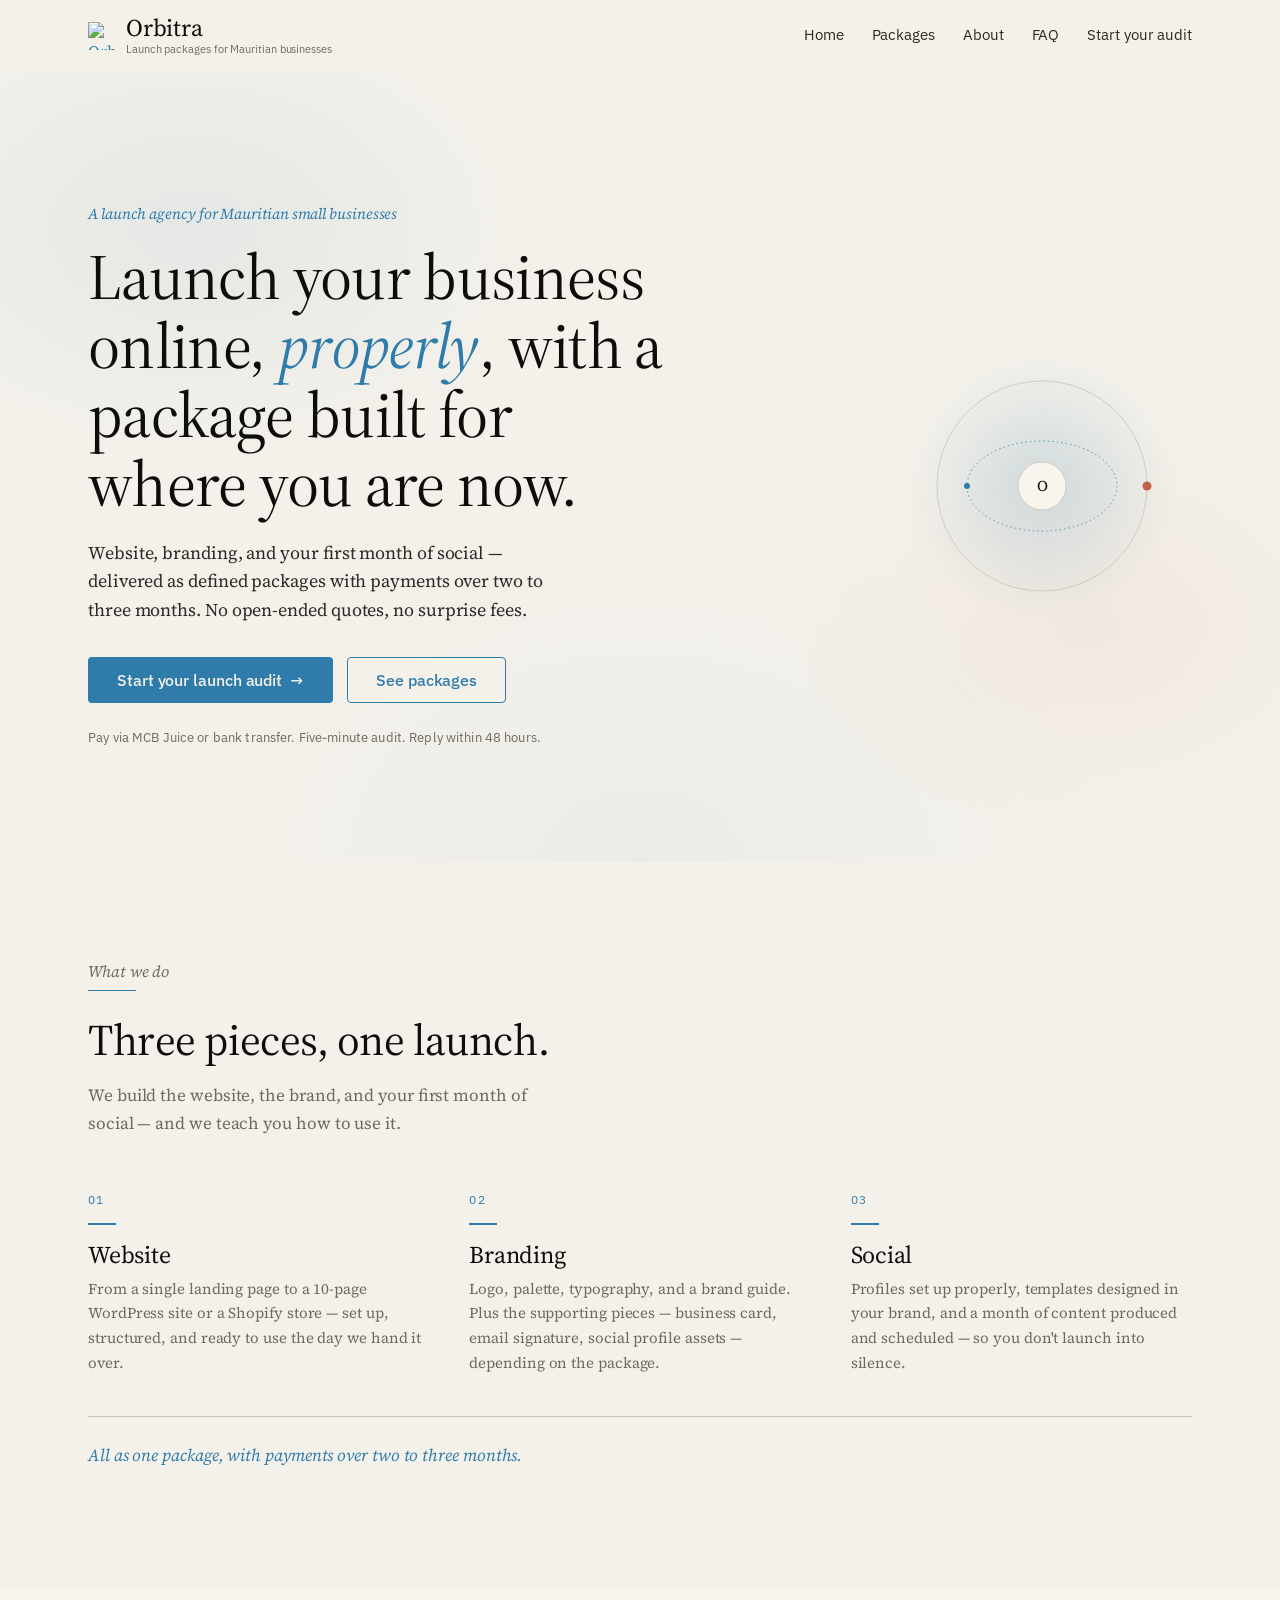
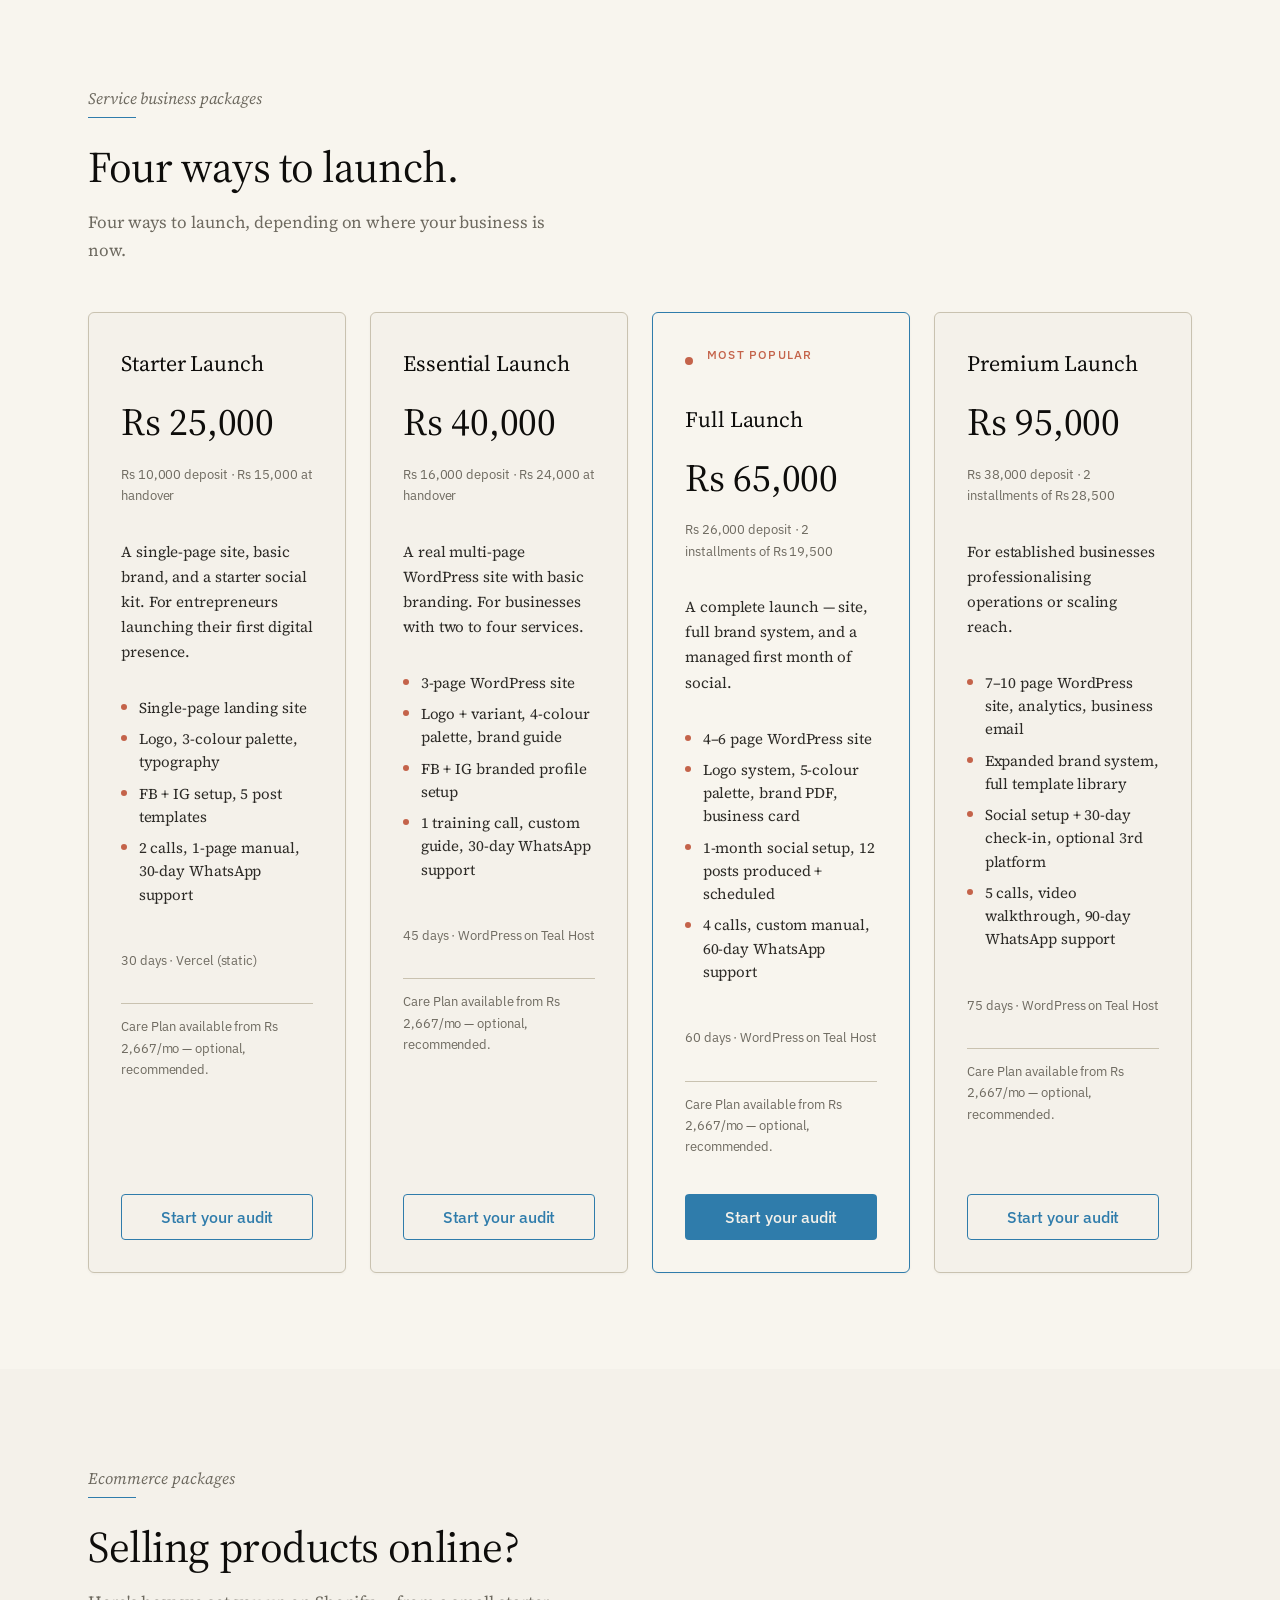
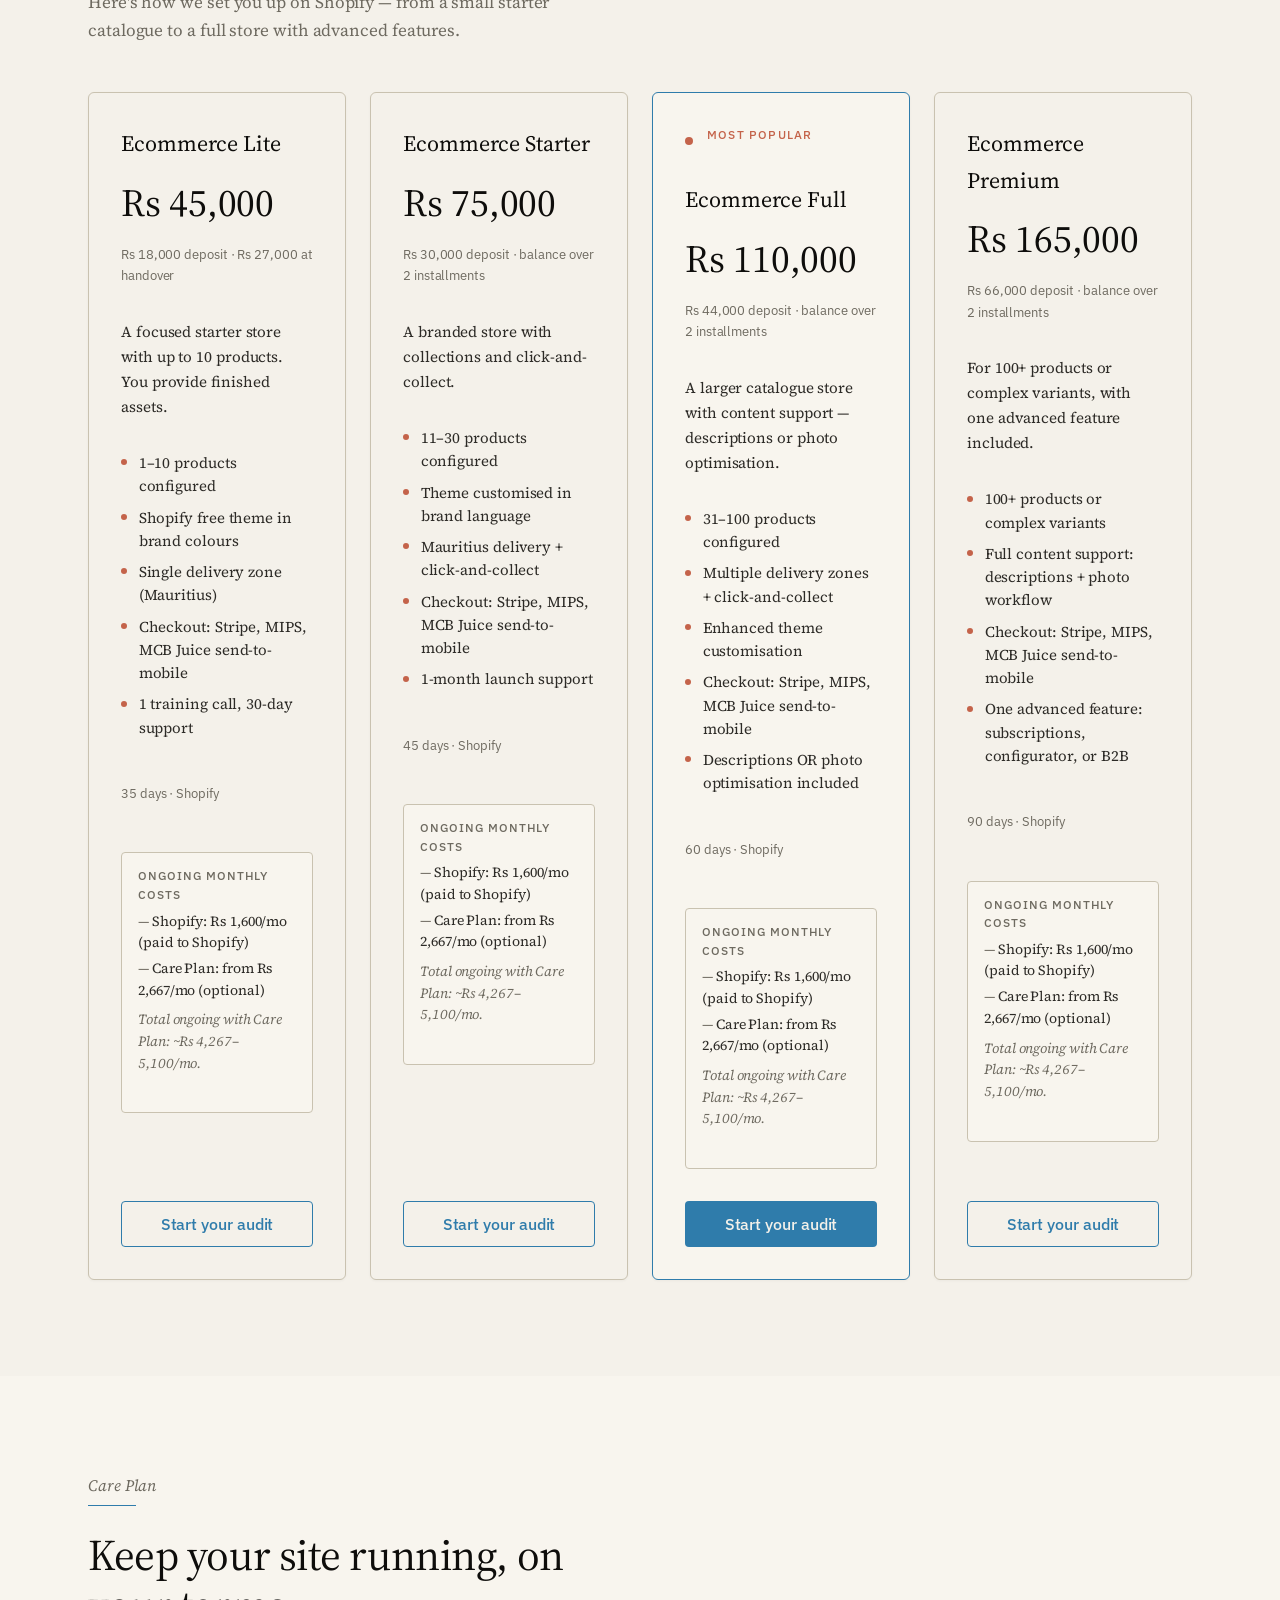
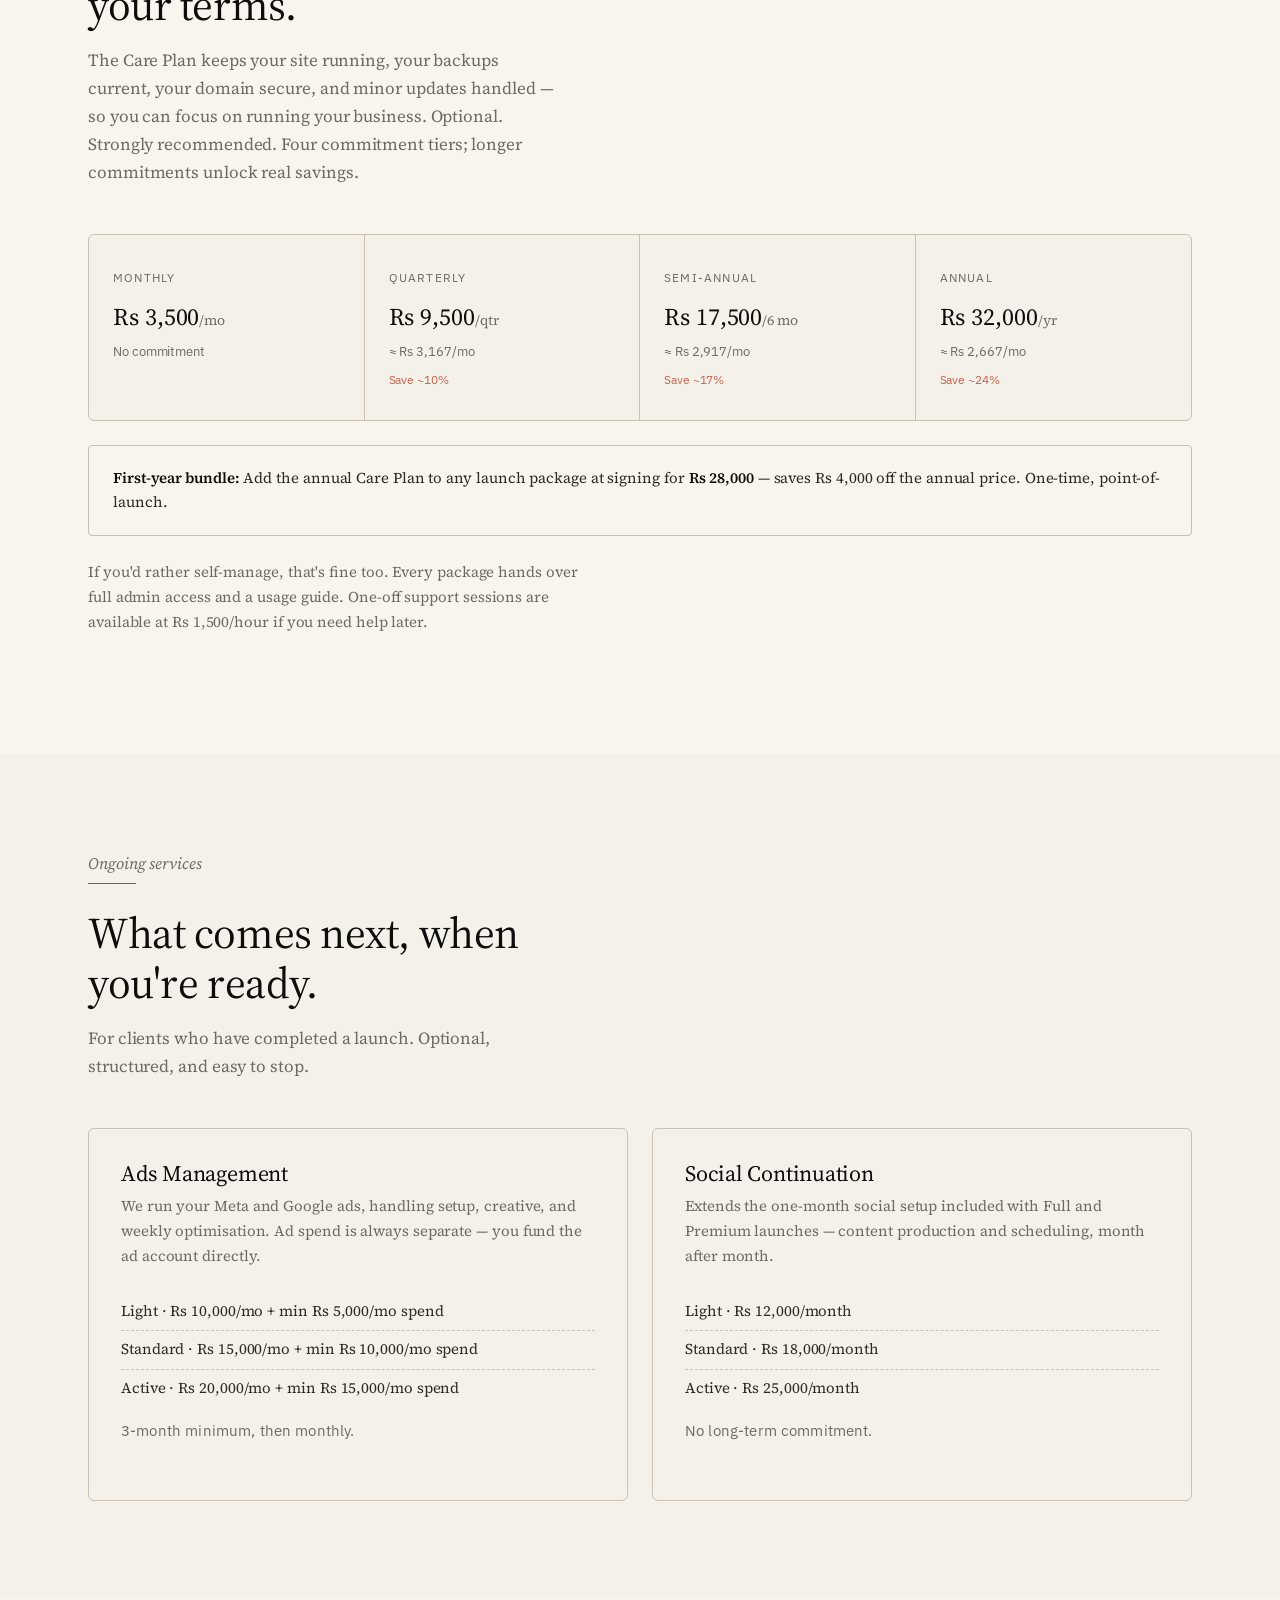
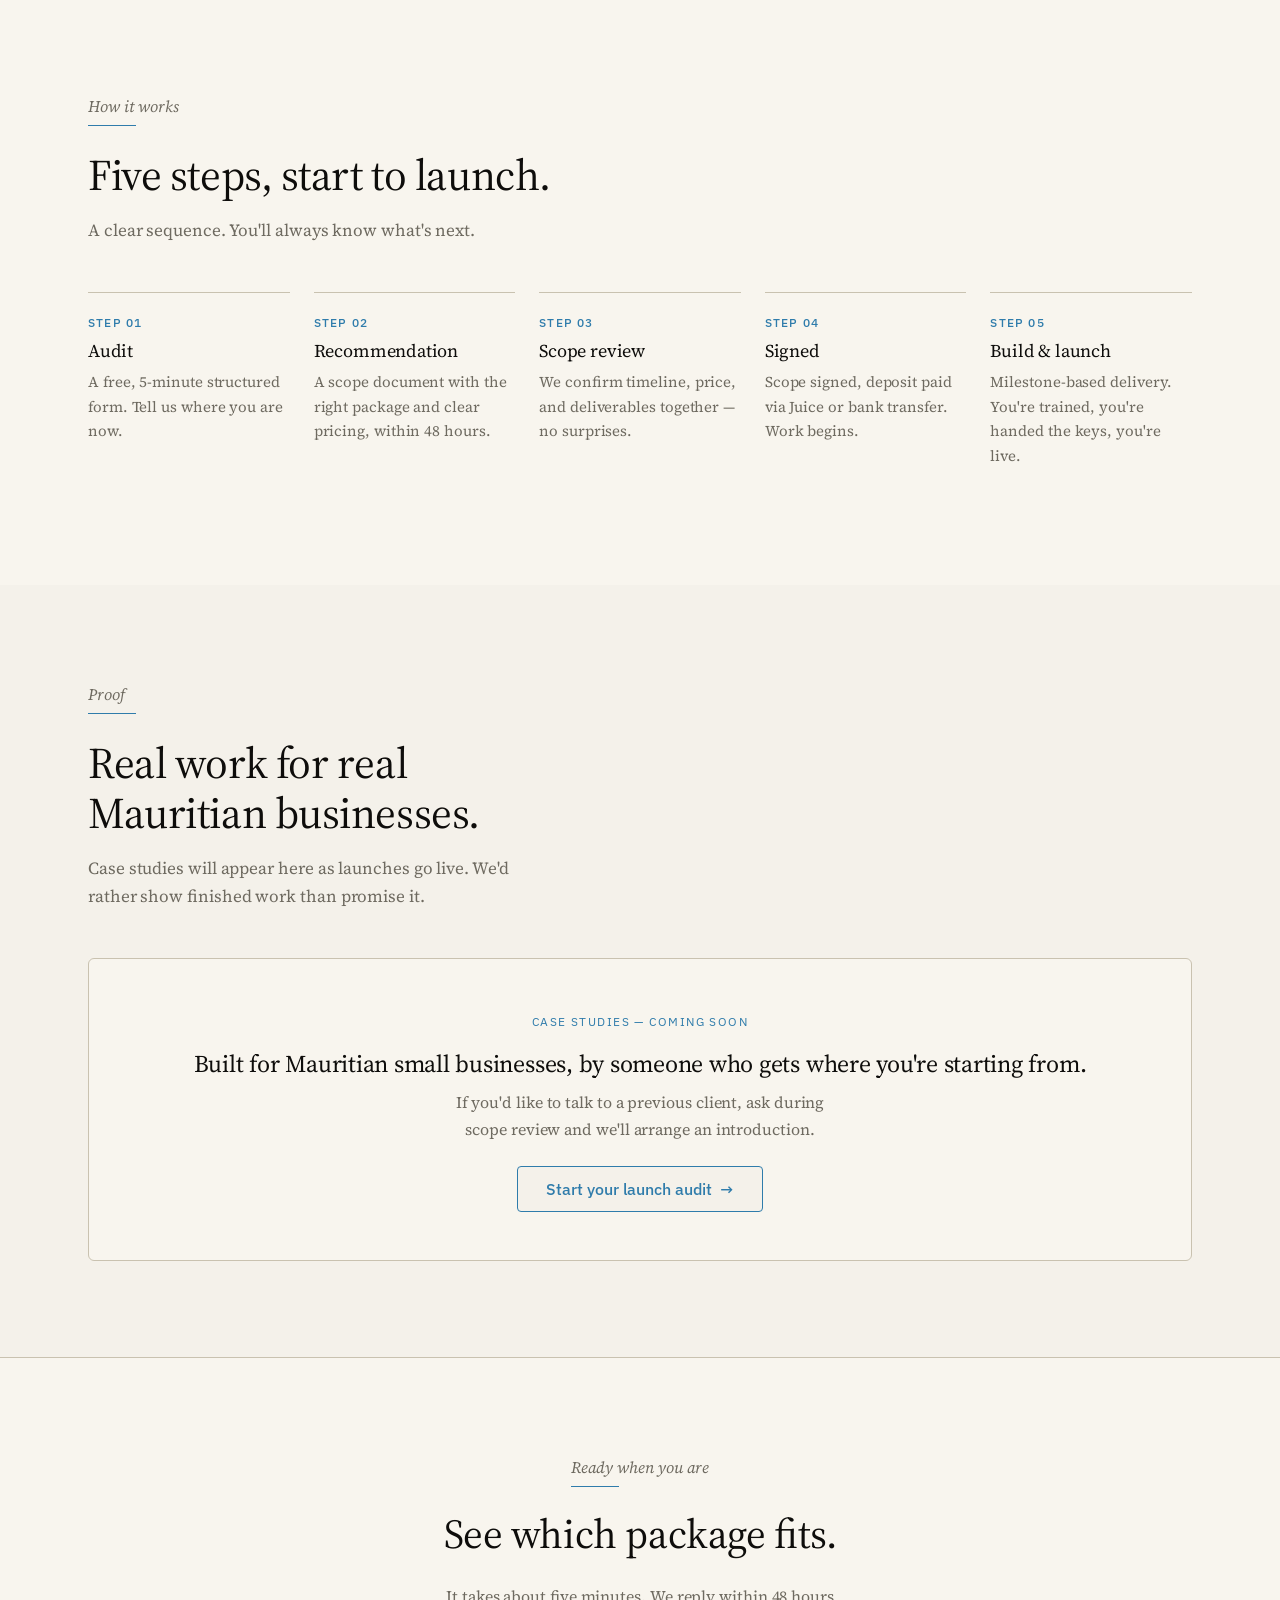
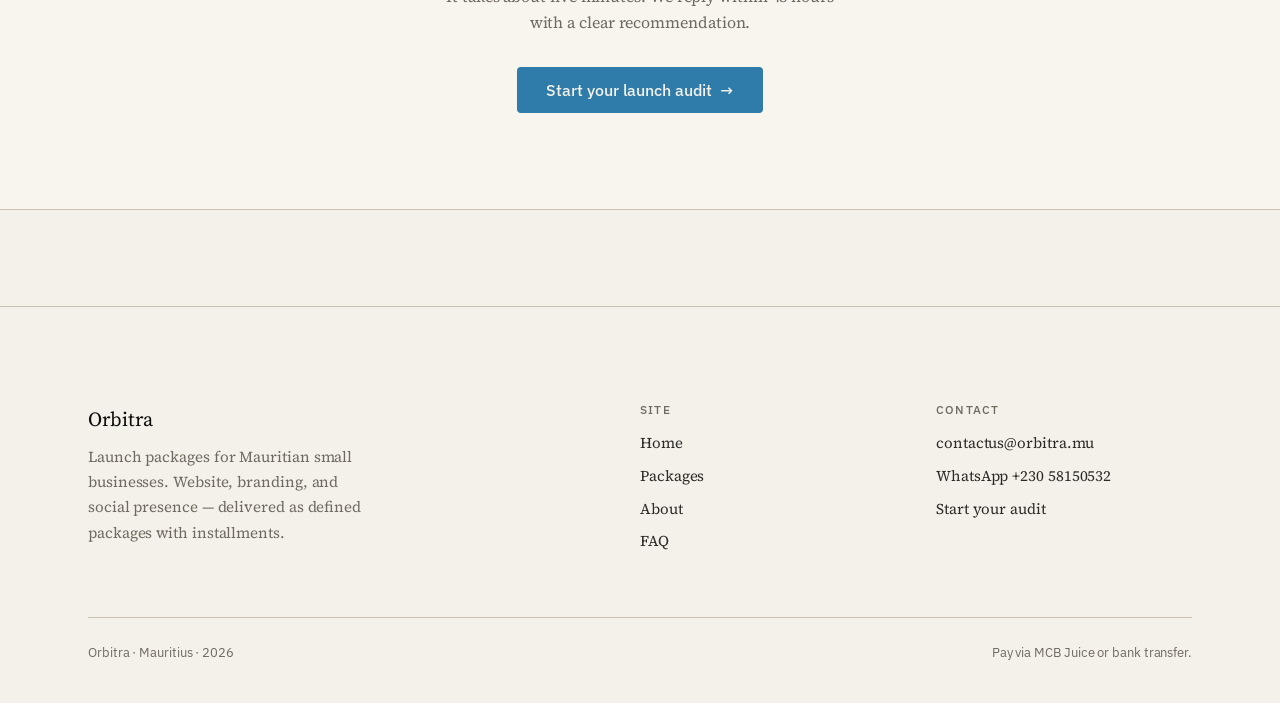
==== commit 63ff6fd4: "Add page: home" ====
--- a/index.html
+++ b/index.html
@@ -4,214 +4,221 @@
 <meta charset="UTF-8">
 <meta name="viewport" content="width=device-width, initial-scale=1.0">
 <title>Orbitra — Launch packages for Mauritian businesses</title>
-<meta name="description" content="Orbitra builds the digital foundations small Mauritian businesses need to launch — website, branding, and social presence, delivered as defined packages.">
+<meta name="description" content="Orbitra builds the website, branding, and social presence small Mauritian businesses need to launch — as defined packages with installments.">
 <link rel="stylesheet" href="/styles.css">
 <style>
-  .hero-eyebrow { font-family: var(--font-sans); font-size: 13px; color: var(--color-muted); letter-spacing: 0.04em; margin-bottom: 1.25rem; display: inline-flex; align-items: center; gap: 0.5rem; }
-  .hero-eyebrow .dot { margin-right: 0; }
-  .hero-illustration { width: 100%; height: 100%; position: relative; }
-  .hero-svg { width: 100%; height: 100%; }
-  .orbit-ring { fill: none; stroke: var(--color-border); stroke-width: 1; }
-  .orbit-ring-accent { fill: none; stroke: var(--color-primary); stroke-width: 1.2; stroke-dasharray: 4 6; opacity: 0.6; animation: spin 60s linear infinite; transform-origin: center; }
-  @keyframes spin { to { transform: rotate(360deg); } }
-  .planet { fill: var(--color-primary); }
-  .planet-sm { fill: var(--color-secondary); }
-  .planet-tiny { fill: var(--color-muted); opacity: 0.5; }
-  .hero-label { position: absolute; font-family: var(--font-sans); font-size: 12px; color: var(--color-muted); background: var(--color-bg); border: 1px solid var(--color-border); padding: 4px 10px; border-radius: 999px; }
-  .hero-label-1 { top: 12%; left: 8%; }
-  .hero-label-2 { bottom: 14%; right: 10%; }
-  .hero-label-3 { top: 48%; right: 6%; }
-  .pillars { display: grid; grid-template-columns: repeat(3, 1fr); gap: clamp(1.5rem, 3vw, 2.5rem); margin-top: 2.5rem; }
-  @media (max-width: 768px) { .pillars { grid-template-columns: 1fr; } }
-  .pillar-icon { width: 36px; height: 36px; color: var(--color-primary); margin-bottom: 1rem; }
-  .pillar-num { font-family: var(--font-sans); font-size: 12px; color: var(--color-muted); letter-spacing: 0.06em; margin-bottom: 0.75rem; display: block; }
-  .closing-note { margin-top: 2.5rem; padding-top: 2rem; border-top: 1px solid var(--color-border); font-family: var(--font-serif); font-size: 1.125rem; color: var(--color-text); max-width: 50ch; }
-  .closing-note em { font-style: italic; color: var(--color-primary); }
-  .bundle-line { font-family: var(--font-serif); font-size: 1rem; color: var(--color-text); margin-top: 1.25rem; padding: 1rem 1.25rem; background: rgba(196,99,74,0.06); border-left: 2px solid var(--color-secondary); border-radius: 0 var(--radius-sm) var(--radius-sm) 0; }
-  .self-manage-line { margin-top: 1.5rem; font-size: 15px; color: var(--color-muted); max-width: 62ch; }
-  .ongoing-grid { display: grid; grid-template-columns: 1fr 1fr; gap: 1.25rem; }
-  @media (max-width: 768px) { .ongoing-grid { grid-template-columns: 1fr; } }
-  .ongoing-card { padding: 1.75rem; border: 1px solid var(--color-border); border-radius: var(--radius-md); background: var(--color-bg); transition: all var(--duration-base) var(--ease-out-expo); }
-  .ongoing-card:hover { transform: translateY(-3px); border-color: var(--color-primary); box-shadow: var(--shadow-card-hover); }
-  .ongoing-card h3 { font-size: 1.375rem; margin-bottom: 0.5rem; }
-  .ongoing-card p { font-size: 15.5px; color: var(--color-muted); margin-bottom: 1rem; }
-  .ongoing-tiers { list-style: none; display: flex; flex-direction: column; gap: 0.4rem; font-family: var(--font-sans); font-size: 14px; color: var(--color-text); }
-  .ongoing-tiers li::before { content: '— '; color: var(--color-muted); }
-  .proof-block { padding: 3rem 2rem; border: 1px dashed var(--color-border); border-radius: var(--radius-md); text-align: center; background: var(--color-paper-tint); }
-  .proof-block h3 { font-size: 1.5rem; margin-bottom: 0.5rem; }
-  .proof-block p { color: var(--color-muted); max-width: 48ch; margin: 0 auto; }
-  .package-intro { max-width: 60ch; color: var(--color-muted); font-size: 1.05rem; margin-bottom: 2.5rem; }
-  .care-intro { max-width: 60ch; margin-bottom: 1.5rem; }
-  .scroll-hint { font-family: var(--font-sans); font-size: 12px; color: var(--color-muted); letter-spacing: 0.06em; display: inline-flex; align-items: center; gap: 0.5rem; margin-top: 2rem; }
+.hero-grid { display: grid; gap: 3rem; grid-template-columns: 1fr; align-items: center; }
+@media (min-width: 900px) { .hero-grid { grid-template-columns: 1.3fr 1fr; gap: 4rem; } }
+.hero h1 { font-size: clamp(2.5rem, 5.5vw, 4rem); line-height: 1.08; margin-bottom: 1.25rem; }
+.hero p.lead { max-width: 52ch; color: var(--color-text); }
+.hero-art { position: relative; aspect-ratio: 1/1; max-width: 420px; margin-left: auto; }
+.hero-art svg { width: 100%; height: 100%; display: block; }
+.orbit-ring { animation: spin 40s linear infinite; transform-origin: center; }
+.orbit-ring.r2 { animation-duration: 60s; animation-direction: reverse; }
+@keyframes spin { from { transform: rotate(0deg); } to { transform: rotate(360deg); } }
+.section-header { max-width: 60ch; margin-bottom: 3rem; }
+.section-header .section-headline { font-size: clamp(1.9rem, 3.4vw, 2.75rem); margin: 0.5rem 0 1rem; }
+.section-header .section-support { color: var(--color-muted); font-size: 1.0625rem; max-width: 52ch; margin: 0; }
+.what-grid { display: grid; gap: 2rem; grid-template-columns: 1fr; }
+@media (min-width: 768px) { .what-grid { grid-template-columns: repeat(3, 1fr); gap: 2.5rem; } }
+.what-item .num { font-family: var(--font-sans); font-size: 0.75rem; letter-spacing: 0.12em; color: var(--color-primary); text-transform: uppercase; }
+.what-item .cyan-rule { width: 28px; height: 1.5px; background: var(--color-primary); margin: 0.75rem 0 1rem; }
+.what-item h3 { font-size: 1.5rem; margin-bottom: 0.5rem; }
+.what-item p { color: var(--color-muted); font-size: 0.9375rem; margin: 0; }
+.what-close { margin-top: 2.5rem; padding-top: 1.5rem; border-top: 1px solid var(--color-border); font-style: italic; color: var(--color-primary); font-size: 1.0625rem; }
+.care-grid { display: grid; gap: 0; grid-template-columns: 1fr; border: 1px solid var(--color-border); border-radius: 6px; overflow: hidden; background: var(--color-bg); }
+@media (min-width: 768px) { .care-grid { grid-template-columns: repeat(4, 1fr); } }
+.care-tier { padding: 1.75rem 1.5rem; border-bottom: 1px solid var(--color-border); }
+@media (min-width: 768px) { .care-tier { border-bottom: 0; border-right: 1px solid var(--color-border); } .care-tier:last-child { border-right: 0; } }
+.care-tier:last-child { border-bottom: 0; }
+.care-tier .tier-label { font-family: var(--font-sans); font-size: 0.75rem; letter-spacing: 0.1em; text-transform: uppercase; color: var(--color-muted); }
+.care-tier .tier-price { font-family: var(--font-serif); font-size: 1.5rem; color: var(--color-ink); margin: 0.5rem 0 0.25rem; }
+.care-tier .tier-effective { font-family: var(--font-sans); font-size: 0.8125rem; color: var(--color-muted); }
+.care-tier .tier-save { display: inline-block; margin-top: 0.5rem; font-size: 0.75rem; color: var(--color-secondary); font-family: var(--font-sans); }
+.bundle-note { background: var(--color-surface); border: 1px solid var(--color-border); border-radius: 4px; padding: 1.25rem 1.5rem; margin-top: 1.5rem; font-size: 0.9375rem; }
+.bundle-note strong { color: var(--color-ink); font-weight: 600; }
+.ongoing-grid { display: grid; gap: 1.5rem; grid-template-columns: 1fr; }
+@media (min-width: 768px) { .ongoing-grid { grid-template-columns: 1fr 1fr; } }
+.ongoing-card { padding: 2rem; border: 1px solid var(--color-border); border-radius: 6px; background: var(--color-bg); }
+.ongoing-card h3 { font-size: 1.375rem; margin-bottom: 0.5rem; }
+.ongoing-card p { color: var(--color-muted); font-size: 0.9375rem; }
+.ongoing-card ul { list-style: none; padding: 0; margin: 1rem 0 0; }
+.ongoing-card li { font-size: 0.9375rem; padding: 0.4rem 0; border-bottom: 1px dashed var(--color-border); }
+.ongoing-card li:last-child { border-bottom: 0; }
+.proof-block { padding: 3rem 2rem; border: 1px solid var(--color-border); border-radius: 6px; background: var(--color-surface); text-align: center; }
+.proof-block h3 { font-size: 1.5rem; margin-bottom: 0.75rem; }
+.proof-block p { color: var(--color-muted); max-width: 50ch; margin: 0 auto 1.5rem; }
+.proof-mark { font-family: var(--font-sans); font-size: 0.75rem; letter-spacing: 0.12em; text-transform: uppercase; color: var(--color-primary); }
+.intro-line { font-style: italic; color: var(--color-primary); font-size: 1.0625rem; margin-bottom: 2rem; }
+.section-divider { height: 1px; background: var(--color-border); margin: 0; }
+.popular-badge-row { display: flex; align-items: center; gap: 0.5rem; margin-bottom: 0.5rem; }
 </style>
 </head>
 <body>
-
 <header class="site-header">
-  <div class="container">
-    <div class="header-inner">
-      <a href="/" class="brand-mark site-logo">
-        <img src="https://orbitravtwo.vercel.app/logo_test.svg" alt="Orbitra logo" class="site-logo-img">
-        <span class="brand-text">
-          <span class="brand-name site-logo-text">Orbitra</span>
-          <span class="brand-tag">Launch packages for Mauritian businesses</span>
-        </span>
-      </a>
-      <button class="nav-toggle" aria-expanded="false" aria-controls="main-nav">Menu</button>
-      <nav class="nav" id="main-nav">
-        <a href="/">Home</a>
-        <a href="/packages.html">Packages</a>
-        <a href="/about.html">About</a>
-        <a href="/faq.html">FAQ</a>
-        <a href="https://tally.so/r/gDJ7Zl" class="btn btn-primary" target="_blank" rel="noopener noreferrer">Start your audit</a>
-      </nav>
-    </div>
+  <div class="container header-inner">
+    <a href="/" class="brand" aria-label="Orbitra home">
+      <img src="https://orbitravtwo.vercel.app/logo_test.svg" alt="Orbitra logo">
+      <span class="brand-text">
+        <span class="brand-name">Orbitra</span>
+        <span class="brand-tag">Launch packages for Mauritian businesses</span>
+      </span>
+    </a>
+    <nav class="nav" aria-label="Primary">
+      <a href="/">Home</a>
+      <a href="/packages.html">Packages</a>
+      <a href="/about.html">About</a>
+      <a href="/faq.html">FAQ</a>
+      <a href="https://tally.so/r/gDJ7Zl" target="_blank" rel="noopener noreferrer">Start your audit</a>
+    </nav>
+    <button class="menu-toggle" aria-label="Open menu">Menu</button>
   </div>
 </header>
 
 <main>
 
   <section class="hero">
+    <div class="mesh-bg" aria-hidden="true"></div>
     <div class="container">
       <div class="hero-grid">
-        <div class="reveal">
-          <span class="hero-eyebrow"><span class="dot"></span>Built for Mauritian small businesses</span>
-          <h1>Launch your business online, properly — with a package built for where you are now.</h1>
-          <p class="lead">Website, branding, and your first month of social — delivered as a defined package, paid over two to three months. No custom quotes. No open-ended timelines.</p>
-          <div class="btn-row">
-            <a href="https://tally.so/r/gDJ7Zl" class="btn btn-primary" target="_blank" rel="noopener noreferrer">Start your launch audit</a>
+        <div class="reveal-stagger">
+          <span class="eyebrow">A launch agency for Mauritian small businesses</span>
+          <h1>Launch your business online, <em>properly</em>, with a package built for where you are now.</h1>
+          <p class="lead">Website, branding, and your first month of social — delivered as defined packages with payments over two to three months. No open-ended quotes, no surprise fees.</p>
+          <div class="hero-cta-row">
+            <a href="https://tally.so/r/gDJ7Zl" target="_blank" rel="noopener noreferrer" class="btn btn-primary">Start your launch audit <span class="btn-arrow">→</span></a>
             <a href="#packages" class="btn btn-secondary">See packages</a>
           </div>
-          <p class="scroll-hint"><span class="dot"></span>Takes about five minutes · Free</p>
-        </div>
-        <div class="reveal hero-visual" aria-hidden="true">
-          <div class="hero-illustration">
-            <svg class="hero-svg" viewBox="0 0 400 300" xmlns="http://www.w3.org/2000/svg">
-              <circle class="orbit-ring" cx="200" cy="150" r="110"/>
-              <circle class="orbit-ring" cx="200" cy="150" r="70"/>
-              <g class="orbit-ring-accent">
-                <circle cx="200" cy="150" r="130" fill="none" stroke="currentColor"/>
-              </g>
-              <circle class="planet" cx="200" cy="150" r="10"/>
-              <circle class="planet-sm" cx="310" cy="150" r="6"/>
-              <circle class="planet-tiny" cx="130" cy="150" r="4"/>
-              <circle class="planet-tiny" cx="200" cy="20" r="3"/>
-              <line x1="200" y1="150" x2="310" y2="150" stroke="#C9C2B0" stroke-width="1" stroke-dasharray="2 4"/>
-              <line x1="200" y1="150" x2="130" y2="150" stroke="#C9C2B0" stroke-width="1" stroke-dasharray="2 4"/>
-            </svg>
-            <span class="hero-label hero-label-1">Website</span>
-            <span class="hero-label hero-label-2">Social setup</span>
-            <span class="hero-label hero-label-3">Branding</span>
-          </div>
-        </div>
-      </div>
-    </div>
-  </section>
-
-  <section class="section" id="what-we-do">
-    <div class="container reveal">
-      <div>
-        <span class="eyebrow">What we do</span>
-        <h2 class="section-heading">Three pieces, one launch.</h2>
-        <p class="lead">Everything you need to go live, set up properly, and start running your business with confidence.</p>
-      </div>
-      <div class="pillars stagger">
-        <div class="what-we-do-item">
-          <svg class="pillar-icon" viewBox="0 0 24 24" fill="none" stroke="currentColor" stroke-width="1.5"><rect x="3" y="4" width="18" height="14" rx="2"/><path d="M3 8h18"/><circle cx="6" cy="6" r="0.5" fill="currentColor"/></svg>
-          <span class="pillar-num">01 · Website</span>
-          <h3>A site that works.</h3>
-          <p>Single page, multi-page, or a full Shopify store — built on the right platform for where you are.</p>
-        </div>
-        <div class="what-we-do-item">
-          <svg class="pillar-icon" viewBox="0 0 24 24" fill="none" stroke="currentColor" stroke-width="1.5"><circle cx="12" cy="12" r="9"/><path d="M12 3v18M3 12h18"/></svg>
-          <span class="pillar-num">02 · Branding</span>
-          <h3>A brand that fits.</h3>
-          <p>Logo, colours, typography, and a clear guide for using them — so everything you make looks like you.</p>
-        </div>
-        <div class="what-we-do-item">
-          <svg class="pillar-icon" viewBox="0 0 24 24" fill="none" stroke="currentColor" stroke-width="1.5"><path d="M4 4h16v12H8l-4 4z"/><circle cx="9" cy="10" r="0.8" fill="currentColor"/><circle cx="12" cy="10" r="0.8" fill="currentColor"/><circle cx="15" cy="10" r="0.8" fill="currentColor"/></svg>
-          <span class="pillar-num">03 · Social</span>
-          <h3>A first month set up.</h3>
-          <p>Profiles, templates, content pillars, and your first posts ready to go — plus the guide to keep going.</p>
-        </div>
-      </div>
-      <p class="closing-note">All as one package, with payments over <em>two to three months</em>.</p>
-    </div>
-  </section>
-
-  <section class="section" id="packages" style="background: var(--color-paper-tint); border-top: 1px solid var(--color-border); border-bottom: 1px solid var(--color-border);">
-    <div class="container">
-      <div class="reveal">
-        <span class="eyebrow">Service business packages</span>
-        <h2 class="section-heading">Four ways to launch.</h2>
-        <p class="package-intro">Pick the package that fits where your business is now. Pricing is published. Deposits start the work, installments match delivery.</p>
-      </div>
-
-      <div class="grid grid-4 stagger reveal">
-
-        <article class="card">
-          <h3>Starter Launch</h3>
+          <p class="meta" style="margin-top:1.5rem;">Pay via MCB Juice or bank transfer. Five-minute audit. Reply within 48 hours.</p>
+        </div>
+        <div class="hero-art reveal" aria-hidden="true">
+          <svg viewBox="0 0 400 400" xmlns="http://www.w3.org/2000/svg">
+            <defs>
+              <radialGradient id="glow" cx="50%" cy="50%" r="50%">
+                <stop offset="0%" stop-color="#2F7CAB" stop-opacity="0.18"/>
+                <stop offset="100%" stop-color="#2F7CAB" stop-opacity="0"/>
+              </radialGradient>
+            </defs>
+            <circle cx="200" cy="200" r="180" fill="url(#glow)"/>
+            <g class="orbit-ring">
+              <circle cx="200" cy="200" r="140" fill="none" stroke="#C9C2B0" stroke-width="1"/>
+              <circle cx="340" cy="200" r="6" fill="#C4634A"/>
+            </g>
+            <g class="orbit-ring r2">
+              <ellipse cx="200" cy="200" rx="100" ry="60" fill="none" stroke="#2F7CAB" stroke-width="1" stroke-dasharray="2 4"/>
+              <circle cx="100" cy="200" r="4" fill="#2F7CAB"/>
+            </g>
+            <circle cx="200" cy="200" r="32" fill="#F8F5EE" stroke="#C9C2B0"/>
+            <text x="200" y="207" text-anchor="middle" font-family="Source Serif Pro, serif" font-size="20" fill="#0E0D0B">O</text>
+          </svg>
+        </div>
+      </div>
+    </div>
+  </section>
+
+  <section class="section">
+    <div class="container">
+      <div class="section-header reveal">
+        <span class="section-label">What we do</span>
+        <h2 class="section-headline">Three pieces, one launch.</h2>
+        <p class="section-support">We build the website, the brand, and your first month of social — and we teach you how to use it.</p>
+      </div>
+      <div class="what-grid reveal-stagger">
+        <article class="what-item">
+          <span class="num">01</span>
+          <div class="cyan-rule"></div>
+          <h3>Website</h3>
+          <p>From a single landing page to a 10-page WordPress site or a Shopify store — set up, structured, and ready to use the day we hand it over.</p>
+        </article>
+        <article class="what-item">
+          <span class="num">02</span>
+          <div class="cyan-rule"></div>
+          <h3>Branding</h3>
+          <p>Logo, palette, typography, and a brand guide. Plus the supporting pieces — business card, email signature, social profile assets — depending on the package.</p>
+        </article>
+        <article class="what-item">
+          <span class="num">03</span>
+          <div class="cyan-rule"></div>
+          <h3>Social</h3>
+          <p>Profiles set up properly, templates designed in your brand, and a month of content produced and scheduled — so you don't launch into silence.</p>
+        </article>
+      </div>
+      <p class="what-close reveal">All as one package, with payments over two to three months.</p>
+    </div>
+  </section>
+
+  <section class="section" id="packages" style="background: var(--color-surface);">
+    <div class="container">
+      <div class="section-header reveal">
+        <span class="section-label">Service business packages</span>
+        <h2 class="section-headline">Four ways to launch.</h2>
+        <p class="section-support">Four ways to launch, depending on where your business is now.</p>
+      </div>
+      <div class="grid grid-4 reveal-stagger">
+
+        <article class="card package-card">
+          <div class="tier-name">Starter Launch</div>
           <div class="price">Rs 25,000</div>
-          <div class="price-meta">Rs 10,000 deposit + Rs 15,000 at handover</div>
-          <p class="muted" style="margin-bottom:1rem;">For a first digital presence with one focused offer.</p>
-          <ul class="deliverables">
-            <li>Single-page website</li>
-            <li>Basic branding (logo, 3-colour palette, type)</li>
-            <li>Social starter kit (FB + IG, 5 templates)</li>
-            <li>2 calls + 1-page manual</li>
-            <li>30-day WhatsApp support</li>
-          </ul>
-          <div class="platform-line">30 days · Vercel · Care Plan from Rs 2,667/mo</div>
-          <a href="https://tally.so/r/gDJ7Zl" class="btn btn-secondary" target="_blank" rel="noopener noreferrer" style="margin-top:1.25rem;">Start your audit</a>
-        </article>
-
-        <article class="card">
-          <h3>Essential Launch</h3>
+          <div class="price-detail">Rs 10,000 deposit · Rs 15,000 at handover</div>
+          <p class="desc">A single-page site, basic brand, and a starter social kit. For entrepreneurs launching their first digital presence.</p>
+          <ul class="deliverables">
+            <li>Single-page landing site</li>
+            <li>Logo, 3-colour palette, typography</li>
+            <li>FB + IG setup, 5 post templates</li>
+            <li>2 calls, 1-page manual, 30-day WhatsApp support</li>
+          </ul>
+          <div class="platform-meta">30 days · Vercel (static)</div>
+          <div class="care-line">Care Plan available from Rs 2,667/mo — optional, recommended.</div>
+          <a href="https://tally.so/r/gDJ7Zl" target="_blank" rel="noopener noreferrer" class="btn btn-secondary card-cta">Start your audit</a>
+        </article>
+
+        <article class="card package-card">
+          <div class="tier-name">Essential Launch</div>
           <div class="price">Rs 40,000</div>
-          <div class="price-meta">Rs 16,000 deposit + Rs 24,000 at handover</div>
-          <p class="muted" style="margin-bottom:1rem;">For 2–4 services on a real multi-page site.</p>
-          <ul class="deliverables">
-            <li>3-page WordPress site (Home, Services, Contact)</li>
-            <li>Basic branding + 1-page brand guide</li>
-            <li>Social profile setup (branded assets)</li>
-            <li>1 training call + custom usage guide</li>
-            <li>30-day WhatsApp support</li>
-          </ul>
-          <div class="platform-line">45 days · WordPress / Teal Host · Care Plan from Rs 2,667/mo</div>
-          <a href="https://tally.so/r/gDJ7Zl" class="btn btn-secondary" target="_blank" rel="noopener noreferrer" style="margin-top:1.25rem;">Start your audit</a>
-        </article>
-
-        <article class="card card-recommended">
-          <span class="badge">Most popular</span>
-          <h3>Full Launch</h3>
+          <div class="price-detail">Rs 16,000 deposit · Rs 24,000 at handover</div>
+          <p class="desc">A real multi-page WordPress site with basic branding. For businesses with two to four services.</p>
+          <ul class="deliverables">
+            <li>3-page WordPress site</li>
+            <li>Logo + variant, 4-colour palette, brand guide</li>
+            <li>FB + IG branded profile setup</li>
+            <li>1 training call, custom guide, 30-day WhatsApp support</li>
+          </ul>
+          <div class="platform-meta">45 days · WordPress on Teal Host</div>
+          <div class="care-line">Care Plan available from Rs 2,667/mo — optional, recommended.</div>
+          <a href="https://tally.so/r/gDJ7Zl" target="_blank" rel="noopener noreferrer" class="btn btn-secondary card-cta">Start your audit</a>
+        </article>
+
+        <article class="card package-card card-featured">
+          <div class="popular-badge-row"><span class="terra-dot"></span><span class="popular-label">Most popular</span></div>
+          <div class="tier-name">Full Launch</div>
           <div class="price">Rs 65,000</div>
-          <div class="price-meta">Rs 26,000 deposit + 2 × Rs 19,500</div>
-          <p class="muted" style="margin-bottom:1rem;">Complete brand and digital launch.</p>
+          <div class="price-detail">Rs 26,000 deposit · 2 installments of Rs 19,500</div>
+          <p class="desc">A complete launch — site, full brand system, and a managed first month of social.</p>
           <ul class="deliverables">
             <li>4–6 page WordPress site</li>
-            <li>Full branding system + brand guide PDF</li>
-            <li>Business card + social profile assets</li>
-            <li>1-month social setup, first 12 posts scheduled</li>
-            <li>4 calls + custom manual, 60-day support</li>
-          </ul>
-          <div class="platform-line">60 days · WordPress / Teal Host · Care Plan from Rs 2,667/mo</div>
-          <a href="https://tally.so/r/gDJ7Zl" class="btn btn-primary" target="_blank" rel="noopener noreferrer" style="margin-top:1.25rem;">Start your audit</a>
-        </article>
-
-        <article class="card">
-          <h3>Premium Launch</h3>
+            <li>Logo system, 5-colour palette, brand PDF, business card</li>
+            <li>1-month social setup, 12 posts produced + scheduled</li>
+            <li>4 calls, custom manual, 60-day WhatsApp support</li>
+          </ul>
+          <div class="platform-meta">60 days · WordPress on Teal Host</div>
+          <div class="care-line">Care Plan available from Rs 2,667/mo — optional, recommended.</div>
+          <a href="https://tally.so/r/gDJ7Zl" target="_blank" rel="noopener noreferrer" class="btn btn-primary card-cta">Start your audit</a>
+        </article>
+
+        <article class="card package-card">
+          <div class="tier-name">Premium Launch</div>
           <div class="price">Rs 95,000</div>
-          <div class="price-meta">Rs 38,000 deposit + 2 × Rs 28,500</div>
-          <p class="muted" style="margin-bottom:1rem;">For established businesses scaling reach and polish.</p>
-          <ul class="deliverables">
-            <li>7–10 page site with optional booking</li>
-            <li>Expanded brand system + 6–8 page guide</li>
-            <li>Business card, letterhead, email signature</li>
-            <li>Social setup + 30-day check-in + video template</li>
-            <li>5 calls + walkthrough video, 90-day support</li>
-          </ul>
-          <div class="platform-line">75 days · WordPress / Teal Host · Care Plan from Rs 2,667/mo</div>
-          <a href="https://tally.so/r/gDJ7Zl" class="btn btn-secondary" target="_blank" rel="noopener noreferrer" style="margin-top:1.25rem;">Start your audit</a>
+          <div class="price-detail">Rs 38,000 deposit · 2 installments of Rs 28,500</div>
+          <p class="desc">For established businesses professionalising operations or scaling reach.</p>
+          <ul class="deliverables">
+            <li>7–10 page WordPress site, analytics, business email</li>
+            <li>Expanded brand system, full template library</li>
+            <li>Social setup + 30-day check-in, optional 3rd platform</li>
+            <li>5 calls, video walkthrough, 90-day WhatsApp support</li>
+          </ul>
+          <div class="platform-meta">75 days · WordPress on Teal Host</div>
+          <div class="care-line">Care Plan available from Rs 2,667/mo — optional, recommended.</div>
+          <a href="https://tally.so/r/gDJ7Zl" target="_blank" rel="noopener noreferrer" class="btn btn-secondary card-cta">Start your audit</a>
         </article>
 
       </div>
@@ -220,219 +227,246 @@
 
   <section class="section">
     <div class="container">
-      <div class="reveal">
-        <span class="eyebrow">Ecommerce packages</span>
-        <h2 class="section-heading">Selling products online?</h2>
-        <p class="package-intro">Here's how we set you up on Shopify. Catalogue, checkout, and delivery zones — configured properly from day one.</p>
-      </div>
-
-      <div class="grid grid-4 stagger reveal">
-
-        <article class="card">
-          <h3>Ecommerce Lite</h3>
+      <div class="section-header reveal">
+        <span class="section-label">Ecommerce packages</span>
+        <h2 class="section-headline">Selling products online?</h2>
+        <p class="section-support">Here's how we set you up on Shopify — from a small starter catalogue to a full store with advanced features.</p>
+      </div>
+      <div class="grid grid-4 reveal-stagger">
+
+        <article class="card package-card">
+          <div class="tier-name">Ecommerce Lite</div>
           <div class="price">Rs 45,000</div>
-          <div class="price-meta">Rs 18,000 deposit + Rs 27,000 at handover</div>
+          <div class="price-detail">Rs 18,000 deposit · Rs 27,000 at handover</div>
+          <p class="desc">A focused starter store with up to 10 products. You provide finished assets.</p>
           <ul class="deliverables">
             <li>1–10 products configured</li>
-            <li>Free Shopify theme in brand colours</li>
+            <li>Shopify free theme in brand colours</li>
             <li>Single delivery zone (Mauritius)</li>
             <li>Checkout: Stripe, MIPS, MCB Juice send-to-mobile</li>
-            <li>Training call + 30-day support</li>
-          </ul>
+            <li>1 training call, 30-day support</li>
+          </ul>
+          <div class="platform-meta">35 days · Shopify</div>
           <div class="disclosure-box">
-            <div class="disclosure-box-label">Ongoing monthly costs</div>
-            <div class="disclosure-box-body">Shopify subscription <strong>Rs 1,600/mo</strong> (paid to Shopify). Care Plan optional, from <strong>Rs 2,667/mo</strong>. Total ~Rs 4,267–5,100/mo with Care Plan.</div>
+            <span class="disclosure-label">Ongoing monthly costs</span>
+            <ul>
+              <li>Shopify: Rs 1,600/mo (paid to Shopify)</li>
+              <li>Care Plan: from Rs 2,667/mo (optional)</li>
+            </ul>
+            <p class="summary">Total ongoing with Care Plan: ~Rs 4,267–5,100/mo.</p>
           </div>
-          <div class="platform-line">35 days · Shopify</div>
-          <a href="https://tally.so/r/gDJ7Zl" class="btn btn-secondary" target="_blank" rel="noopener noreferrer" style="margin-top:1.25rem;">Start your audit</a>
-        </article>
-
-        <article class="card">
-          <h3>Ecommerce Starter</h3>
+          <a href="https://tally.so/r/gDJ7Zl" target="_blank" rel="noopener noreferrer" class="btn btn-secondary card-cta">Start your audit</a>
+        </article>
+
+        <article class="card package-card">
+          <div class="tier-name">Ecommerce Starter</div>
           <div class="price">Rs 75,000</div>
-          <div class="price-meta">Rs 30,000 deposit + 2 installments</div>
+          <div class="price-detail">Rs 30,000 deposit · balance over 2 installments</div>
+          <p class="desc">A branded store with collections and click-and-collect.</p>
           <ul class="deliverables">
             <li>11–30 products configured</li>
-            <li>Shopify theme customised to brand</li>
-            <li>Multiple collections, click-and-collect</li>
+            <li>Theme customised in brand language</li>
+            <li>Mauritius delivery + click-and-collect</li>
             <li>Checkout: Stripe, MIPS, MCB Juice send-to-mobile</li>
-            <li>Branded email templates · 1-month support</li>
-          </ul>
+            <li>1-month launch support</li>
+          </ul>
+          <div class="platform-meta">45 days · Shopify</div>
           <div class="disclosure-box">
-            <div class="disclosure-box-label">Ongoing monthly costs</div>
-            <div class="disclosure-box-body">Shopify subscription <strong>Rs 1,600/mo</strong> (paid to Shopify). Care Plan optional, from <strong>Rs 2,667/mo</strong>. Total ~Rs 4,267–5,100/mo with Care Plan.</div>
+            <span class="disclosure-label">Ongoing monthly costs</span>
+            <ul>
+              <li>Shopify: Rs 1,600/mo (paid to Shopify)</li>
+              <li>Care Plan: from Rs 2,667/mo (optional)</li>
+            </ul>
+            <p class="summary">Total ongoing with Care Plan: ~Rs 4,267–5,100/mo.</p>
           </div>
-          <div class="platform-line">45 days · Shopify</div>
-          <a href="https://tally.so/r/gDJ7Zl" class="btn btn-secondary" target="_blank" rel="noopener noreferrer" style="margin-top:1.25rem;">Start your audit</a>
-        </article>
-
-        <article class="card card-recommended">
-          <span class="badge">Most popular</span>
-          <h3>Ecommerce Full</h3>
+          <a href="https://tally.so/r/gDJ7Zl" target="_blank" rel="noopener noreferrer" class="btn btn-secondary card-cta">Start your audit</a>
+        </article>
+
+        <article class="card package-card card-featured">
+          <div class="popular-badge-row"><span class="terra-dot"></span><span class="popular-label">Most popular</span></div>
+          <div class="tier-name">Ecommerce Full</div>
           <div class="price">Rs 110,000</div>
-          <div class="price-meta">Rs 44,000 deposit + 2 installments</div>
+          <div class="price-detail">Rs 44,000 deposit · balance over 2 installments</div>
+          <p class="desc">A larger catalogue store with content support — descriptions or photo optimisation.</p>
           <ul class="deliverables">
             <li>31–100 products configured</li>
             <li>Multiple delivery zones + click-and-collect</li>
             <li>Enhanced theme customisation</li>
             <li>Checkout: Stripe, MIPS, MCB Juice send-to-mobile</li>
-            <li>Content support: descriptions OR photo optimisation</li>
-          </ul>
+            <li>Descriptions OR photo optimisation included</li>
+          </ul>
+          <div class="platform-meta">60 days · Shopify</div>
           <div class="disclosure-box">
-            <div class="disclosure-box-label">Ongoing monthly costs</div>
-            <div class="disclosure-box-body">Shopify subscription <strong>Rs 1,600/mo</strong> (paid to Shopify). Care Plan optional, from <strong>Rs 2,667/mo</strong>. Total ~Rs 4,267–5,100/mo with Care Plan.</div>
+            <span class="disclosure-label">Ongoing monthly costs</span>
+            <ul>
+              <li>Shopify: Rs 1,600/mo (paid to Shopify)</li>
+              <li>Care Plan: from Rs 2,667/mo (optional)</li>
+            </ul>
+            <p class="summary">Total ongoing with Care Plan: ~Rs 4,267–5,100/mo.</p>
           </div>
-          <div class="platform-line">60 days · Shopify</div>
-          <a href="https://tally.so/r/gDJ7Zl" class="btn btn-primary" target="_blank" rel="noopener noreferrer" style="margin-top:1.25rem;">Start your audit</a>
-        </article>
-
-        <article class="card">
-          <h3>Ecommerce Premium</h3>
+          <a href="https://tally.so/r/gDJ7Zl" target="_blank" rel="noopener noreferrer" class="btn btn-primary card-cta">Start your audit</a>
+        </article>
+
+        <article class="card package-card">
+          <div class="tier-name">Ecommerce Premium</div>
           <div class="price">Rs 165,000</div>
-          <div class="price-meta">Rs 66,000 deposit + 2 installments</div>
+          <div class="price-detail">Rs 66,000 deposit · balance over 2 installments</div>
+          <p class="desc">For 100+ products or complex variants, with one advanced feature included.</p>
           <ul class="deliverables">
             <li>100+ products or complex variants</li>
-            <li>Full content support (descriptions + photos)</li>
+            <li>Full content support: descriptions + photo workflow</li>
             <li>Checkout: Stripe, MIPS, MCB Juice send-to-mobile</li>
-            <li>One advanced feature included</li>
-            <li>Subscriptions, configurator, or B2B pricing</li>
-          </ul>
+            <li>One advanced feature: subscriptions, configurator, or B2B</li>
+          </ul>
+          <div class="platform-meta">90 days · Shopify</div>
           <div class="disclosure-box">
-            <div class="disclosure-box-label">Ongoing monthly costs</div>
-            <div class="disclosure-box-body">Shopify subscription <strong>Rs 1,600/mo</strong> (paid to Shopify). Care Plan optional, from <strong>Rs 2,667/mo</strong>. Total ~Rs 4,267–5,100/mo with Care Plan.</div>
+            <span class="disclosure-label">Ongoing monthly costs</span>
+            <ul>
+              <li>Shopify: Rs 1,600/mo (paid to Shopify)</li>
+              <li>Care Plan: from Rs 2,667/mo (optional)</li>
+            </ul>
+            <p class="summary">Total ongoing with Care Plan: ~Rs 4,267–5,100/mo.</p>
           </div>
-          <div class="platform-line">90 days · Shopify</div>
-          <a href="https://tally.so/r/gDJ7Zl" class="btn btn-secondary" target="_blank" rel="noopener noreferrer" style="margin-top:1.25rem;">Start your audit</a>
-        </article>
-
-      </div>
-    </div>
-  </section>
-
-  <section class="section" style="background: var(--color-paper-tint); border-top: 1px solid var(--color-border); border-bottom: 1px solid var(--color-border);">
-    <div class="container">
-      <div class="split">
-        <div class="reveal">
-          <span class="eyebrow">Care Plan</span>
-          <h2 class="section-heading">Keep your site running, on your terms.</h2>
-          <p class="lead care-intro">Backups, security, hosting, domain, email, and minor updates handled — so you can focus on running your business, not maintaining your website.</p>
-          <p class="muted">Optional, strongly recommended. Longer commitments unlock real savings.</p>
-          <div class="bundle-line"><strong>First-year bundle:</strong> add the annual Care Plan with any launch package for <strong>Rs 28,000</strong> — saves Rs 4,000 off the annual price.</div>
-          <p class="self-manage-line">If you'd rather self-manage, that's fine too. Every package hands over full admin access and a usage guide. One-off support sessions are available at <strong>Rs 1,500/hour</strong> if you need help later.</p>
-        </div>
-        <div class="reveal">
-          <div class="care-table">
-            <div class="care-row care-row-header">
-              <div>Commitment</div>
-              <div>Price</div>
-              <div>Effective</div>
-            </div>
-            <div class="care-row">
-              <div class="care-tier">Monthly</div>
-              <div class="care-price">Rs 3,500/mo</div>
-              <div class="care-effective">No commitment</div>
-            </div>
-            <div class="care-row">
-              <div class="care-tier">Quarterly</div>
-              <div class="care-price">Rs 9,500/quarter</div>
-              <div class="care-effective">≈ Rs 3,167/mo · ~10% savings</div>
-            </div>
-            <div class="care-row">
-              <div class="care-tier">Semi-annual</div>
-              <div class="care-price">Rs 17,500/6 months</div>
-              <div class="care-effective">≈ Rs 2,917/mo · ~17% savings</div>
-            </div>
-            <div class="care-row">
-              <div class="care-tier">Annual</div>
-              <div class="care-price">Rs 32,000/year</div>
-              <div class="care-effective">≈ Rs 2,667/mo · ~24% savings</div>
-            </div>
-          </div>
-        </div>
-      </div>
+          <a href="https://tally.so/r/gDJ7Zl" target="_blank" rel="noopener noreferrer" class="btn btn-secondary card-cta">Start your audit</a>
+        </article>
+
+      </div>
+    </div>
+  </section>
+
+  <section class="section" style="background: var(--color-surface);">
+    <div class="container">
+      <div class="section-header reveal">
+        <span class="section-label">Care Plan</span>
+        <h2 class="section-headline">Keep your site running, on your terms.</h2>
+        <p class="section-support">The Care Plan keeps your site running, your backups current, your domain secure, and minor updates handled — so you can focus on running your business. Optional. Strongly recommended. Four commitment tiers; longer commitments unlock real savings.</p>
+      </div>
+
+      <div class="care-grid reveal">
+        <div class="care-tier">
+          <span class="tier-label">Monthly</span>
+          <div class="tier-price">Rs 3,500<span style="font-size:0.875rem;color:var(--color-muted);">/mo</span></div>
+          <div class="tier-effective">No commitment</div>
+        </div>
+        <div class="care-tier">
+          <span class="tier-label">Quarterly</span>
+          <div class="tier-price">Rs 9,500<span style="font-size:0.875rem;color:var(--color-muted);">/qtr</span></div>
+          <div class="tier-effective">≈ Rs 3,167/mo</div>
+          <span class="tier-save">Save ~10%</span>
+        </div>
+        <div class="care-tier">
+          <span class="tier-label">Semi-annual</span>
+          <div class="tier-price">Rs 17,500<span style="font-size:0.875rem;color:var(--color-muted);">/6 mo</span></div>
+          <div class="tier-effective">≈ Rs 2,917/mo</div>
+          <span class="tier-save">Save ~17%</span>
+        </div>
+        <div class="care-tier">
+          <span class="tier-label">Annual</span>
+          <div class="tier-price">Rs 32,000<span style="font-size:0.875rem;color:var(--color-muted);">/yr</span></div>
+          <div class="tier-effective">≈ Rs 2,667/mo</div>
+          <span class="tier-save">Save ~24%</span>
+        </div>
+      </div>
+
+      <div class="bundle-note reveal">
+        <strong>First-year bundle:</strong> Add the annual Care Plan to any launch package at signing for <strong>Rs 28,000</strong> — saves Rs 4,000 off the annual price. One-time, point-of-launch.
+      </div>
+
+      <p class="reveal" style="margin-top: 1.5rem; color: var(--color-muted); font-size: 0.9375rem; max-width: 64ch;">If you'd rather self-manage, that's fine too. Every package hands over full admin access and a usage guide. One-off support sessions are available at Rs 1,500/hour if you need help later.</p>
     </div>
   </section>
 
   <section class="section">
     <div class="container">
-      <div class="reveal">
-        <span class="eyebrow">Ongoing services</span>
-        <h2 class="section-heading">What comes next, when you're ready.</h2>
-        <p class="package-intro">Available to clients who've completed a launch. No pressure to subscribe — these exist for when growth becomes the focus.</p>
-      </div>
-      <div class="ongoing-grid stagger reveal">
-        <div class="ongoing-card">
-          <span class="badge badge-terra">Ads Management</span>
-          <h3>Run paid campaigns properly.</h3>
-          <p>Three-month minimum, then monthly. Ad spend always separate from management fee — you fund the ad account directly.</p>
-          <ul class="ongoing-tiers">
-            <li>Light · Rs 10,000/mo + min. Rs 5,000 ad spend</li>
-            <li>Standard · Rs 15,000/mo + min. Rs 10,000 ad spend</li>
-            <li>Active · Rs 20,000/mo + min. Rs 15,000 ad spend</li>
-          </ul>
-        </div>
-        <div class="ongoing-card">
-          <span class="badge badge-terra">Social Continuation</span>
-          <h3>Extend the first-month setup.</h3>
-          <p>For Full and Premium clients ready to keep posting consistently after their launch month wraps.</p>
-          <ul class="ongoing-tiers">
+      <div class="section-header reveal">
+        <span class="section-label">Ongoing services</span>
+        <h2 class="section-headline">What comes next, when you're ready.</h2>
+        <p class="section-support">For clients who have completed a launch. Optional, structured, and easy to stop.</p>
+      </div>
+      <div class="ongoing-grid reveal-stagger">
+        <article class="ongoing-card">
+          <h3>Ads Management</h3>
+          <p>We run your Meta and Google ads, handling setup, creative, and weekly optimisation. Ad spend is always separate — you fund the ad account directly.</p>
+          <ul>
+            <li>Light · Rs 10,000/mo + min Rs 5,000/mo spend</li>
+            <li>Standard · Rs 15,000/mo + min Rs 10,000/mo spend</li>
+            <li>Active · Rs 20,000/mo + min Rs 15,000/mo spend</li>
+          </ul>
+          <p class="meta" style="margin-top:0.75rem;">3-month minimum, then monthly.</p>
+        </article>
+        <article class="ongoing-card">
+          <h3>Social Continuation</h3>
+          <p>Extends the one-month social setup included with Full and Premium launches — content production and scheduling, month after month.</p>
+          <ul>
             <li>Light · Rs 12,000/month</li>
             <li>Standard · Rs 18,000/month</li>
             <li>Active · Rs 25,000/month</li>
           </ul>
-        </div>
-      </div>
-    </div>
-  </section>
-
-  <section class="section" style="background: var(--color-paper-tint); border-top: 1px solid var(--color-border); border-bottom: 1px solid var(--color-border);">
-    <div class="container">
-      <div class="reveal">
-        <span class="eyebrow">How it works</span>
-        <h2 class="section-heading">Five steps. About sixty days.</h2>
-        <p class="package-intro">A clear sequence from audit to launch. You'll always know where you are.</p>
-      </div>
-      <div class="process-row stagger reveal">
-        <div class="process-step">
-          <span class="step-num">Step 01</span>
-          <h4 class="step-title">Audit</h4>
-          <p class="step-desc">A free, five-minute structured form to share where your business is now.</p>
-        </div>
-        <div class="process-step">
-          <span class="step-num">Step 02</span>
-          <h4 class="step-title">Recommendation</h4>
-          <p class="step-desc">Within 48 hours, you receive a scope document with the right package and timeline.</p>
-        </div>
-        <div class="process-step">
-          <span class="step-num">Step 03</span>
-          <h4 class="step-title">Scope review</h4>
-          <p class="step-desc">A call to confirm deliverables, timeline, and price. Nothing hidden, nothing rushed.</p>
-        </div>
-        <div class="process-step">
-          <span class="step-num">Step 04</span>
-          <h4 class="step-title">Signed & deposit</h4>
-          <p class="step-desc">Scope is signed, deposit is paid via MCB Juice or bank transfer. Work begins.</p>
-        </div>
-        <div class="process-step">
-          <span class="step-num">Step 05</span>
-          <h4 class="step-title">Build & launch</h4>
-          <p class="step-desc">Milestone-based delivery. We build, you review, we launch — and you're set up to run it.</p>
-        </div>
-      </div>
-      <div class="callout reveal" style="margin-top:2.5rem; max-width:62ch;">
-        <strong>Real work for real Mauritian businesses.</strong> Case studies live here as launches go live. We'd rather show fewer real ones than a wall of polished mockups.
-      </div>
-    </div>
-  </section>
-
-  <section class="final-cta">
+          <p class="meta" style="margin-top:0.75rem;">No long-term commitment.</p>
+        </article>
+      </div>
+    </div>
+  </section>
+
+  <section class="section" style="background: var(--color-surface);">
+    <div class="container">
+      <div class="section-header reveal">
+        <span class="section-label">How it works</span>
+        <h2 class="section-headline">Five steps, start to launch.</h2>
+        <p class="section-support">A clear sequence. You'll always know what's next.</p>
+      </div>
+      <div class="step-row reveal-stagger">
+        <div class="step">
+          <span class="step-num">STEP 01</span>
+          <h4>Audit</h4>
+          <p>A free, 5-minute structured form. Tell us where you are now.</p>
+        </div>
+        <div class="step">
+          <span class="step-num">STEP 02</span>
+          <h4>Recommendation</h4>
+          <p>A scope document with the right package and clear pricing, within 48 hours.</p>
+        </div>
+        <div class="step">
+          <span class="step-num">STEP 03</span>
+          <h4>Scope review</h4>
+          <p>We confirm timeline, price, and deliverables together — no surprises.</p>
+        </div>
+        <div class="step">
+          <span class="step-num">STEP 04</span>
+          <h4>Signed</h4>
+          <p>Scope signed, deposit paid via Juice or bank transfer. Work begins.</p>
+        </div>
+        <div class="step">
+          <span class="step-num">STEP 05</span>
+          <h4>Build & launch</h4>
+          <p>Milestone-based delivery. You're trained, you're handed the keys, you're live.</p>
+        </div>
+      </div>
+    </div>
+  </section>
+
+  <section class="section">
+    <div class="container">
+      <div class="section-header reveal">
+        <span class="section-label">Proof</span>
+        <h2 class="section-headline">Real work for real Mauritian businesses.</h2>
+        <p class="section-support">Case studies will appear here as launches go live. We'd rather show finished work than promise it.</p>
+      </div>
+      <div class="proof-block reveal">
+        <span class="proof-mark">Case studies — coming soon</span>
+        <h3 style="margin-top:1rem;">Built for Mauritian small businesses, by someone who gets where you're starting from.</h3>
+        <p>If you'd like to talk to a previous client, ask during scope review and we'll arrange an introduction.</p>
+        <a href="https://tally.so/r/gDJ7Zl" target="_blank" rel="noopener noreferrer" class="btn btn-secondary">Start your launch audit <span class="btn-arrow">→</span></a>
+      </div>
+    </div>
+  </section>
+
+  <section class="cta-band">
     <div class="container reveal">
-      <h2>Ready to see which package fits?</h2>
-      <p>It takes about five minutes. You'll have a recommendation within two days.</p>
-      <div class="btn-row" style="justify-content:center;">
-        <a href="https://tally.so/r/gDJ7Zl" class="btn btn-primary" target="_blank" rel="noopener noreferrer">Start your launch audit</a>
-        <a href="/packages.html" class="btn btn-ghost">Or browse all packages →</a>
-      </div>
+      <span class="section-label">Ready when you are</span>
+      <h2 class="section-headline" style="margin-top:0.5rem;">See which package fits.</h2>
+      <p>It takes about five minutes. We reply within 48 hours with a clear recommendation.</p>
+      <a href="https://tally.so/r/gDJ7Zl" target="_blank" rel="noopener noreferrer" class="btn btn-primary">Start your launch audit <span class="btn-arrow">→</span></a>
     </div>
   </section>
 
@@ -441,33 +475,31 @@
 <footer class="site-footer">
   <div class="container">
     <div class="footer-grid">
-      <div class="footer-col footer-brand">
-        <a href="/" class="brand-mark site-logo">
-          <img src="https://orbitravtwo.vercel.app/logo_test.svg" alt="Orbitra logo" class="site-logo-img">
-          <span class="site-logo-text">Orbitra</span>
-        </a>
-        <p>Launch packages for Mauritian small businesses. Website, branding, and social — delivered as defined packages with installments.</p>
+      <div>
+        <div class="footer-brand">Orbitra</div>
+        <p class="footer-tagline">Launch packages for Mauritian small businesses. Website, branding, and social presence — delivered as defined packages with installments.</p>
       </div>
       <div class="footer-col">
-        <h4>Explore</h4>
+        <h5>Site</h5>
         <ul>
+          <li><a href="/">Home</a></li>
           <li><a href="/packages.html">Packages</a></li>
           <li><a href="/about.html">About</a></li>
           <li><a href="/faq.html">FAQ</a></li>
+        </ul>
+      </div>
+      <div class="footer-col">
+        <h5>Contact</h5>
+        <ul>
+          <li><a href="mailto:contactus@orbitra.mu">contactus@orbitra.mu</a></li>
+          <li><a href="https://wa.me/23058150532" target="_blank" rel="noopener noreferrer">WhatsApp +230 58150532</a></li>
           <li><a href="https://tally.so/r/gDJ7Zl" target="_blank" rel="noopener noreferrer">Start your audit</a></li>
         </ul>
       </div>
-      <div class="footer-col">
-        <h4>Contact</h4>
-        <ul>
-          <li><a href="mailto:contactus@orbitra.mu">contactus@orbitra.mu</a></li>
-          <li><a href="https://wa.me/23058150532" target="_blank" rel="noopener noreferrer">WhatsApp · +230 58150532</a></li>
-        </ul>
-      </div>
     </div>
     <div class="footer-bottom">
-      <span>Orbitra · Mauritius · 2026</span>
-      <span>Payments to Orbitra via MCB Juice or bank transfer.</span>
+      <span>Orbitra · Mauritius · <span data-year>2026</span></span>
+      <span>Pay via MCB Juice or bank transfer.</span>
     </div>
   </div>
 </footer>
--- a/styles.css
+++ b/styles.css
@@ -9,12 +9,13 @@
   --color-border: #C9C2B0;
   --color-primary: #2F7CAB;
   --color-primary-dark: #266A95;
-  --color-primary-soft: #E8F0F6;
+  --color-primary-tint: #E8F0F6;
   --color-secondary: #C4634A;
-  --color-paper-tint: #F8F5EE;
+  --gradient-start: #2F7CAB;
+  --gradient-end: #C4634A;
 
   --font-serif: 'Source Serif Pro', Georgia, serif;
-  --font-sans: 'IBM Plex Sans', system-ui, sans-serif;
+  --font-sans: 'IBM Plex Sans', system-ui, -apple-system, sans-serif;
 
   --duration-fast: 200ms;
   --duration-base: 400ms;
@@ -24,740 +25,279 @@
 
   --space-xs: 0.5rem;
   --space-sm: 1rem;
-  --space-md: 2rem;
-  --space-lg: 4rem;
-  --space-xl: 6rem;
-  --space-2xl: 8rem;
+  --space-md: 1.5rem;
+  --space-lg: 2.5rem;
+  --space-xl: 4rem;
+  --space-2xl: 6rem;
+  --space-3xl: 8rem;
 
   --radius-sm: 4px;
   --radius-md: 6px;
   --radius-lg: 12px;
 
   --shadow-card: 0 1px 3px rgba(0,0,0,0.04);
-  --shadow-card-hover: 0 8px 24px rgba(14,13,11,0.08);
-
-  --container: 1200px;
+  --shadow-hover: 0 6px 24px rgba(14,13,11,0.06);
+
+  --container-max: 1200px;
 }
 
 *, *::before, *::after { box-sizing: border-box; }
-* { margin: 0; padding: 0; }
-
-html {
-  scroll-behavior: smooth;
-  -webkit-text-size-adjust: 100%;
-}
-
+html { scroll-behavior: smooth; -webkit-text-size-adjust: 100%; }
 body {
+  margin: 0;
+  padding: 0;
+  background: var(--color-bg);
+  color: var(--color-text);
   font-family: var(--font-serif);
-  font-size: 17px;
+  font-size: 16px;
   line-height: 1.65;
-  color: var(--color-text);
-  background: var(--color-bg);
+  font-feature-settings: 'kern', 'liga', 'calt';
   -webkit-font-smoothing: antialiased;
   -moz-osx-font-smoothing: grayscale;
-  font-feature-settings: 'kern' 1, 'liga' 1, 'calt' 1;
+  text-rendering: optimizeLegibility;
   letter-spacing: -0.005em;
-  overflow-x: hidden;
-}
-
-::selection { background: var(--color-primary); color: var(--color-bg); }
-
-img, svg { max-width: 100%; display: block; }
-
-a {
-  color: var(--color-primary);
-  text-decoration: none;
-  transition: color var(--duration-fast) var(--ease-out-expo);
-}
-a:hover { color: var(--color-primary-dark); }
-
+}
 h1, h2, h3, h4, h5, h6 {
   font-family: var(--font-serif);
   font-weight: 400;
   color: var(--color-ink);
   line-height: 1.15;
-  letter-spacing: -0.015em;
-}
-
-h1 { font-size: clamp(2.25rem, 5vw, 4rem); }
-h2 { font-size: clamp(1.75rem, 3.5vw, 2.625rem); }
-h3 { font-size: clamp(1.25rem, 2.2vw, 1.75rem); }
-h4 { font-size: clamp(1.1rem, 1.6vw, 1.25rem); }
-
-p { font-size: clamp(1rem, 1.1vw, 1.125rem); }
+  margin: 0 0 var(--space-md);
+  letter-spacing: -0.01em;
+}
+h1 { font-size: clamp(2.4rem, 4.8vw, 4rem); }
+h2 { font-size: clamp(1.8rem, 3.2vw, 2.625rem); }
+h3 { font-size: clamp(1.3rem, 2vw, 1.75rem); }
+h4 { font-size: clamp(1.1rem, 1.5vw, 1.25rem); }
+p { margin: 0 0 var(--space-md); }
+p.lead { font-size: clamp(1.05rem, 1.4vw, 1.25rem); color: var(--color-text); line-height: 1.6; }
+em, i { font-style: italic; color: var(--color-primary); }
+.text-secondary em { color: var(--color-secondary); }
+
+a { color: var(--color-primary); text-decoration: none; transition: color var(--duration-fast) var(--ease-out-expo); }
+a:hover { color: var(--color-primary-dark); }
+
+::selection { background: var(--color-primary); color: var(--color-bg); }
 
 .container {
-  max-width: var(--container);
+  width: 100%;
+  max-width: var(--container-max);
   margin: 0 auto;
-  padding: 0 clamp(1.25rem, 4vw, 2.5rem);
-}
-
-.section {
-  padding: clamp(4rem, 9vw, var(--space-xl)) 0;
-}
-
-.section-tight {
-  padding: clamp(3rem, 6vw, var(--space-lg)) 0;
+  padding: 0 1.5rem;
+}
+@media (min-width: 640px) { .container { padding: 0 2rem; } }
+@media (min-width: 1024px) { .container { padding: 0 3rem; } }
+
+.section { padding: var(--space-2xl) 0; }
+.section-lg { padding: var(--space-3xl) 0; }
+.section-sm { padding: var(--space-xl) 0; }
+@media (max-width: 640px) {
+  .section { padding: var(--space-xl) 0; }
+  .section-lg { padding: var(--space-2xl) 0; }
 }
 
 .eyebrow {
-  font-family: var(--font-sans);
-  font-size: 13px;
-  font-weight: 500;
-  text-transform: none;
-  letter-spacing: 0.02em;
+  font-family: var(--font-serif);
+  font-style: italic;
+  color: var(--color-primary);
+  font-size: 0.95rem;
+  margin-bottom: var(--space-sm);
+  display: inline-block;
+}
+.section-label {
+  font-family: var(--font-serif);
+  font-size: 1rem;
   color: var(--color-muted);
-  margin-bottom: 1rem;
+  font-style: italic;
+  margin-bottom: var(--space-sm);
   display: inline-block;
-}
-
-.section-heading {
   position: relative;
-  display: inline-block;
-  margin-bottom: 1rem;
-  padding-bottom: 0.5rem;
-}
-
-.section-heading::after {
+}
+.section-label::after {
   content: '';
-  position: absolute;
-  left: 0;
-  bottom: 0;
+  display: block;
+  height: 1px;
+  background: var(--color-primary);
   width: 0;
-  height: 1.5px;
-  background: var(--color-primary);
+  margin-top: 6px;
   transition: width var(--duration-slow) var(--ease-out-expo);
 }
-
-.section-heading.in-view::after,
-.reveal.in-view .section-heading::after { width: 56px; }
-
-.lead {
-  font-size: clamp(1.1rem, 1.4vw, 1.25rem);
-  color: var(--color-text);
-  max-width: 60ch;
-  line-height: 1.55;
-}
-
-.muted {
-  color: var(--color-muted);
-  font-family: var(--font-sans);
-  font-size: 14px;
-}
-
-.meta {
-  font-family: var(--font-sans);
-  font-size: 13px;
-  color: var(--color-muted);
-  letter-spacing: 0.01em;
-}
-
-.btn {
-  display: inline-flex;
-  align-items: center;
-  justify-content: center;
-  gap: 0.5rem;
-  font-family: var(--font-sans);
-  font-weight: 500;
-  font-size: 16px;
-  padding: 14px 28px;
-  border-radius: var(--radius-sm);
-  border: 1px solid transparent;
-  cursor: pointer;
-  transition: all var(--duration-base) var(--ease-out-expo);
-  text-decoration: none;
-  line-height: 1;
-}
-
-.btn-primary {
-  background: var(--color-primary);
-  color: var(--color-bg);
-}
-.btn-primary:hover {
-  background: var(--color-primary-dark);
-  color: var(--color-bg);
-  transform: translateY(-1px);
-}
-
-.btn-secondary {
-  background: var(--color-bg);
-  color: var(--color-primary);
-  border: 1px solid var(--color-primary);
-}
-.btn-secondary:hover {
-  background: var(--color-primary-soft);
-  color: var(--color-primary-dark);
-  transform: translateY(-1px);
-}
-
-.btn-ghost {
-  background: transparent;
-  color: var(--color-text);
-  padding: 8px 0;
-}
+.in-view .section-label::after, .section-label.in-view::after { width: 48px; }
+
+.muted { color: var(--color-muted); }
+.meta { font-family: var(--font-sans); font-size: 0.8125rem; color: var(--color-muted); letter-spacing: 0.01em; }
+
+.btn { display: inline-flex; align-items: center; justify-content: center; gap: 0.5rem; font-family: var(--font-sans); font-weight: 500; font-size: 1rem; padding: 14px 28px; border-radius: var(--radius-sm); cursor: pointer; transition: all var(--duration-base) var(--ease-out-expo); border: 1px solid transparent; text-decoration: none; line-height: 1; }
+.btn-primary { background: var(--color-primary); color: var(--color-bg); }
+.btn-primary:hover { background: var(--color-primary-dark); color: var(--color-bg); transform: translateY(-1px); }
+.btn-secondary { background: var(--color-bg); color: var(--color-primary); border-color: var(--color-primary); }
+.btn-secondary:hover { background: var(--color-primary-tint); color: var(--color-primary-dark); }
+.btn-ghost { background: transparent; color: var(--color-text); }
 .btn-ghost:hover { color: var(--color-primary); }
-
-.btn-row {
-  display: flex;
-  gap: 1rem;
-  flex-wrap: wrap;
-  margin-top: 2rem;
-}
+.btn-arrow { transition: transform var(--duration-base) var(--ease-out-expo); }
+.btn:hover .btn-arrow { transform: translateX(4px); }
 
 .card {
   background: var(--color-bg);
   border: 1px solid var(--color-border);
   border-radius: var(--radius-md);
-  padding: clamp(1.5rem, 3vw, 2rem);
+  padding: 2rem;
   box-shadow: var(--shadow-card);
-  transition: transform var(--duration-base) var(--ease-out-expo),
-              box-shadow var(--duration-base) var(--ease-out-expo),
-              border-color var(--duration-base) var(--ease-out-expo);
-  position: relative;
-  display: flex;
-  flex-direction: column;
-  height: 100%;
-}
-.card:hover {
-  transform: translateY(-4px);
-  box-shadow: var(--shadow-card-hover);
-  border-color: var(--color-muted);
-}
-
-.card-recommended {
-  border-color: var(--color-primary);
-  box-shadow: 0 1px 3px rgba(47,124,171,0.12);
-}
-
-.badge {
-  display: inline-block;
-  font-family: var(--font-sans);
-  font-size: 12px;
-  font-weight: 500;
-  color: var(--color-primary);
-  background: var(--color-primary-soft);
-  padding: 4px 10px;
-  border-radius: 999px;
-  letter-spacing: 0.02em;
-  margin-bottom: 0.75rem;
-}
-
-.badge-terra {
-  color: var(--color-secondary);
-  background: rgba(196,99,74,0.10);
-}
-
-.price {
-  font-family: var(--font-serif);
-  font-size: clamp(2rem, 3.5vw, 2.5rem);
-  color: var(--color-ink);
-  line-height: 1;
-  margin: 0.5rem 0 0.75rem;
-}
-
-.price-meta {
-  font-family: var(--font-sans);
-  font-size: 13px;
-  color: var(--color-muted);
-  margin-bottom: 1.25rem;
-}
-
-.deliverables {
-  list-style: none;
-  margin: 1rem 0 1.5rem;
-  padding: 0;
-  display: flex;
-  flex-direction: column;
-  gap: 0.65rem;
-  flex-grow: 1;
-}
-
-.deliverables li {
-  position: relative;
-  padding-left: 1.25rem;
-  font-size: 15.5px;
-  line-height: 1.5;
-  color: var(--color-text);
-}
-
-.deliverables li::before {
-  content: '';
-  position: absolute;
-  left: 0;
-  top: 0.55rem;
-  width: 6px;
-  height: 6px;
-  border-radius: 50%;
-  background: var(--color-secondary);
-}
+  transition: transform var(--duration-base) var(--ease-out-expo), box-shadow var(--duration-base) var(--ease-out-expo), border-color var(--duration-base) var(--ease-out-expo);
+  display: flex; flex-direction: column; gap: 1rem;
+}
+.card:hover { transform: translateY(-3px); box-shadow: var(--shadow-hover); border-color: var(--color-primary); }
+.card-featured { background: var(--color-surface); border-color: var(--color-primary); }
+.card-soft { background: var(--color-surface); border-color: var(--color-border); }
 
 .disclosure-box {
-  background: var(--color-paper-tint);
+  background: var(--color-surface);
   border: 1px solid var(--color-border);
   border-radius: var(--radius-sm);
-  padding: 1rem 1.1rem;
-  margin: 1.25rem 0;
-  font-size: 14px;
+  padding: 14px 16px;
+  margin: 1rem 0;
+  font-size: 0.875rem;
   line-height: 1.55;
 }
-
-.disclosure-box-label {
+.disclosure-box .disclosure-label {
   font-family: var(--font-sans);
-  font-size: 11.5px;
-  font-weight: 400;
+  font-size: 0.75rem;
+  text-transform: uppercase;
+  letter-spacing: 0.08em;
   color: var(--color-muted);
-  text-transform: uppercase;
-  letter-spacing: 0.05em;
-  margin-bottom: 0.5rem;
-}
-
-.disclosure-box-body {
-  font-family: var(--font-serif);
-  color: var(--color-text);
-}
-
-.disclosure-box-body strong { font-weight: 600; color: var(--color-ink); }
-
-.platform-line {
-  font-family: var(--font-sans);
-  font-size: 13px;
-  color: var(--color-muted);
-  margin-top: auto;
-  padding-top: 0.5rem;
-}
-
-.grid {
-  display: grid;
-  gap: clamp(1rem, 2vw, 1.5rem);
-}
-.grid-2 { grid-template-columns: repeat(2, 1fr); }
-.grid-3 { grid-template-columns: repeat(3, 1fr); }
-.grid-4 { grid-template-columns: repeat(4, 1fr); }
-
-@media (max-width: 1024px) {
+  font-weight: 500;
+  margin-bottom: 6px;
+  display: block;
+}
+.disclosure-box ul { margin: 0; padding: 0; list-style: none; }
+.disclosure-box li { color: var(--color-text); margin-bottom: 4px; }
+.disclosure-box li::before { content: '— '; color: var(--color-muted); }
+.disclosure-box .summary { margin-top: 8px; font-style: italic; color: var(--color-muted); }
+
+.grid { display: grid; gap: 1.5rem; }
+.grid-2 { grid-template-columns: 1fr; }
+.grid-3 { grid-template-columns: 1fr; }
+.grid-4 { grid-template-columns: 1fr; }
+@media (min-width: 640px) {
+  .grid-2 { grid-template-columns: repeat(2, 1fr); }
+  .grid-3 { grid-template-columns: repeat(2, 1fr); }
   .grid-4 { grid-template-columns: repeat(2, 1fr); }
-  .grid-3 { grid-template-columns: repeat(2, 1fr); }
-}
+}
+@media (min-width: 1024px) {
+  .grid-3 { grid-template-columns: repeat(3, 1fr); }
+  .grid-4 { grid-template-columns: repeat(4, 1fr); }
+}
+
+.package-card { padding: 2rem; display: flex; flex-direction: column; }
+.package-card .tier-name { font-family: var(--font-serif); font-size: 1.375rem; margin-bottom: 0.25rem; color: var(--color-ink); }
+.package-card .price { font-family: var(--font-serif); font-size: clamp(2rem, 3vw, 2.5rem); color: var(--color-ink); margin-bottom: 0.25rem; line-height: 1.1; }
+.package-card .price-detail { font-family: var(--font-sans); font-size: 0.8125rem; color: var(--color-muted); margin-bottom: 1rem; }
+.package-card .desc { font-size: 0.95rem; color: var(--color-text); margin-bottom: 1rem; }
+.package-card ul.deliverables { list-style: none; padding: 0; margin: 0 0 1.25rem; }
+.package-card ul.deliverables li { position: relative; padding-left: 1.1rem; font-size: 0.9375rem; line-height: 1.55; margin-bottom: 0.5rem; }
+.package-card ul.deliverables li::before { content: ''; position: absolute; left: 0; top: 0.55em; width: 6px; height: 6px; border-radius: 50%; background: var(--color-secondary); }
+.package-card .platform-meta { font-family: var(--font-sans); font-size: 0.8125rem; color: var(--color-muted); margin-bottom: 1rem; }
+.package-card .care-line { font-family: var(--font-sans); font-size: 0.8125rem; color: var(--color-muted); padding-top: 0.75rem; border-top: 1px solid var(--color-border); margin-bottom: 1.25rem; }
+.package-card .card-cta { margin-top: auto; }
+.popular-label { display: inline-block; font-family: var(--font-sans); font-size: 0.75rem; text-transform: uppercase; letter-spacing: 0.1em; color: var(--color-secondary); margin-bottom: 0.75rem; font-weight: 500; }
+
+.care-table { width: 100%; border-collapse: collapse; margin: 1.5rem 0; }
+.care-table th, .care-table td { padding: 0.875rem 1rem; text-align: left; border-bottom: 1px solid var(--color-border); font-size: 0.95rem; }
+.care-table th { font-family: var(--font-sans); font-weight: 500; font-size: 0.8125rem; text-transform: uppercase; letter-spacing: 0.06em; color: var(--color-muted); }
+.care-table td.tier-cell { font-family: var(--font-sans); font-weight: 500; font-size: 0.875rem; color: var(--color-text); }
+.care-table tr:hover td { background: var(--color-surface); }
+
+.step-row { display: grid; gap: 1.5rem; grid-template-columns: 1fr; }
+@media (min-width: 768px) { .step-row { grid-template-columns: repeat(5, 1fr); } }
+.step { padding: 1.25rem 0; border-top: 1px solid var(--color-border); position: relative; }
+.step-num { font-family: var(--font-sans); font-size: 0.75rem; letter-spacing: 0.1em; color: var(--color-primary); margin-bottom: 0.5rem; display: block; font-weight: 500; }
+.step h4 { font-size: 1.125rem; margin-bottom: 0.5rem; }
+.step p { font-size: 0.9375rem; color: var(--color-muted); margin: 0; }
+
+.mesh-bg {
+  position: absolute; inset: 0; z-index: 0; pointer-events: none; overflow: hidden;
+  background:
+    radial-gradient(ellipse 600px 400px at 15% 20%, rgba(47,124,171,0.08), transparent 60%),
+    radial-gradient(ellipse 500px 350px at 85% 70%, rgba(196,99,74,0.06), transparent 60%),
+    radial-gradient(ellipse 700px 500px at 50% 100%, rgba(47,124,171,0.04), transparent 70%);
+}
+.hero { position: relative; padding: clamp(4rem, 10vw, 8rem) 0 clamp(3rem, 7vw, 6rem); overflow: hidden; }
+.hero > .container { position: relative; z-index: 2; }
+.hero-cta-row { display: flex; flex-wrap: wrap; gap: 0.875rem; margin-top: 2rem; }
+
+.reveal { opacity: 0; transform: translateY(40px); transition: opacity var(--duration-slow) var(--ease-out-expo), transform var(--duration-slow) var(--ease-out-expo); }
+.reveal.in-view { opacity: 1; transform: translateY(0); }
+.reveal-stagger > * { opacity: 0; transform: translateY(30px); transition: opacity var(--duration-slow) var(--ease-out-expo), transform var(--duration-slow) var(--ease-out-expo); }
+.reveal-stagger.in-view > *:nth-child(1) { transition-delay: 0ms; }
+.reveal-stagger.in-view > *:nth-child(2) { transition-delay: 80ms; }
+.reveal-stagger.in-view > *:nth-child(3) { transition-delay: 160ms; }
+.reveal-stagger.in-view > *:nth-child(4) { transition-delay: 240ms; }
+.reveal-stagger.in-view > *:nth-child(5) { transition-delay: 320ms; }
+.reveal-stagger.in-view > * { opacity: 1; transform: translateY(0); }
+
+.site-header {
+  position: sticky; top: 0; z-index: 50; padding: 1rem 0;
+  background: rgba(244, 241, 234, 0.85);
+  backdrop-filter: saturate(180%) blur(0px);
+  transition: backdrop-filter var(--duration-base), background var(--duration-base), border-color var(--duration-base);
+  border-bottom: 1px solid transparent;
+}
+.site-header.scrolled { backdrop-filter: saturate(180%) blur(12px); background: rgba(244, 241, 234, 0.92); border-bottom-color: var(--color-border); }
+.header-inner { display: flex; align-items: center; justify-content: space-between; gap: 2rem; }
+.brand { display: flex; align-items: center; gap: 10px; text-decoration: none; }
+.brand img { width: 28px; height: 28px; display: block; }
+.brand-text { display: flex; flex-direction: column; line-height: 1; }
+.brand-name { font-family: var(--font-serif); font-size: 1.5rem; color: var(--color-ink); letter-spacing: -0.01em; }
+.brand-tag { font-family: var(--font-sans); font-size: 11px; color: var(--color-muted); margin-top: 4px; }
 @media (max-width: 640px) {
-  .grid-2, .grid-3, .grid-4 { grid-template-columns: 1fr; }
-}
-
-.split {
-  display: grid;
-  grid-template-columns: 1fr 1fr;
-  gap: clamp(2rem, 5vw, 4rem);
-  align-items: center;
-}
-@media (max-width: 768px) { .split { grid-template-columns: 1fr; } }
-
-.reveal {
-  opacity: 0;
-  transform: translateY(32px);
-  transition: opacity var(--duration-slow) var(--ease-out-expo),
-              transform var(--duration-slow) var(--ease-out-expo);
-}
-.reveal.in-view { opacity: 1; transform: translateY(0); }
-
-.stagger > * {
-  opacity: 0;
-  transform: translateY(24px);
-  transition: opacity var(--duration-slow) var(--ease-out-expo),
-              transform var(--duration-slow) var(--ease-out-expo);
-}
-.stagger.in-view > * { opacity: 1; transform: translateY(0); }
-.stagger.in-view > *:nth-child(1) { transition-delay: 0ms; }
-.stagger.in-view > *:nth-child(2) { transition-delay: 80ms; }
-.stagger.in-view > *:nth-child(3) { transition-delay: 160ms; }
-.stagger.in-view > *:nth-child(4) { transition-delay: 240ms; }
-.stagger.in-view > *:nth-child(5) { transition-delay: 320ms; }
-.stagger.in-view > *:nth-child(6) { transition-delay: 400ms; }
-
-.site-header {
-  position: sticky;
-  top: 0;
-  z-index: 100;
-  background: rgba(244,241,234,0.85);
-  border-bottom: 1px solid transparent;
-  transition: background var(--duration-base) var(--ease-out-expo),
-              border-color var(--duration-base) var(--ease-out-expo),
-              backdrop-filter var(--duration-base) var(--ease-out-expo);
-}
-.site-header.scrolled {
-  background: rgba(244,241,234,0.92);
-  backdrop-filter: saturate(150%) blur(10px);
-  -webkit-backdrop-filter: saturate(150%) blur(10px);
-  border-bottom-color: var(--color-border);
-}
-
-.header-inner {
-  display: flex;
-  align-items: center;
-  justify-content: space-between;
-  padding: 1rem 0;
-  gap: 1.5rem;
-}
-
-.brand-mark {
-  display: flex;
-  align-items: center;
-  gap: 10px;
-  text-decoration: none;
-  color: var(--color-ink);
-}
-
-.brand-mark img {
-  width: 28px;
-  height: 28px;
-  object-fit: contain;
-}
-
-.brand-text {
-  display: flex;
-  flex-direction: column;
-  line-height: 1.1;
-}
-
-.brand-name {
-  font-family: var(--font-serif);
-  font-size: 22px;
-  color: var(--color-ink);
-  letter-spacing: -0.01em;
-}
-
-.brand-tag {
-  font-family: var(--font-sans);
-  font-size: 11px;
-  color: var(--color-muted);
-  margin-top: 2px;
-}
-
-.nav {
-  display: flex;
-  align-items: center;
-  gap: 2rem;
-}
-
-.nav a {
-  font-family: var(--font-sans);
-  font-size: 15px;
-  color: var(--color-text);
-  position: relative;
-}
-
-.nav a:not(.btn)::after {
-  content: '';
-  position: absolute;
-  left: 0; bottom: -4px;
-  width: 0; height: 1px;
-  background: var(--color-primary);
-  transition: width var(--duration-base) var(--ease-out-expo);
-}
-.nav a:not(.btn):hover::after { width: 100%; }
-
-.nav-toggle {
-  display: none;
-  background: none;
-  border: 1px solid var(--color-border);
-  border-radius: var(--radius-sm);
-  padding: 8px 10px;
-  cursor: pointer;
-  font-family: var(--font-sans);
-  font-size: 13px;
-  color: var(--color-text);
-}
-
-@media (max-width: 768px) {
-  .nav { display: none; }
-  .nav.open {
-    display: flex;
-    position: absolute;
-    top: 100%; left: 0; right: 0;
-    flex-direction: column;
-    align-items: stretch;
-    gap: 0;
-    background: var(--color-bg);
-    border-bottom: 1px solid var(--color-border);
-    padding: 1rem 1.25rem 1.5rem;
-  }
-  .nav.open a { padding: 0.75rem 0; border-bottom: 1px solid var(--color-border); }
-  .nav.open .btn { margin-top: 0.75rem; }
-  .nav-toggle { display: inline-flex; }
-  .brand-tag { display: none; }
-}
-
-.hero {
-  padding: clamp(4rem, 10vw, 7rem) 0 clamp(3rem, 7vw, 5rem);
-  position: relative;
-  overflow: hidden;
-}
-
-.hero-grid {
-  display: grid;
-  grid-template-columns: 1.2fr 0.8fr;
-  gap: clamp(2rem, 5vw, 4rem);
-  align-items: center;
-}
-@media (max-width: 900px) { .hero-grid { grid-template-columns: 1fr; } }
-
-.hero h1 {
-  font-size: clamp(2.25rem, 5.2vw, 4rem);
-  line-height: 1.08;
-  margin-bottom: 1.25rem;
-}
-
-.hero .lead { margin-bottom: 1.5rem; }
-
-.hero-visual {
-  position: relative;
-  aspect-ratio: 4/3;
-  border: 1px solid var(--color-border);
-  border-radius: var(--radius-md);
-  background: var(--color-paper-tint);
-  display: flex;
-  align-items: center;
-  justify-content: center;
-  overflow: hidden;
-}
-
-.hero-visual::before {
-  content: '';
-  position: absolute;
-  inset: 0;
-  background:
-    radial-gradient(circle at 30% 30%, rgba(47,124,171,0.08), transparent 50%),
-    radial-gradient(circle at 70% 70%, rgba(196,99,74,0.06), transparent 55%);
-}
-
-.process-row {
-  display: grid;
-  grid-template-columns: repeat(5, 1fr);
-  gap: 1rem;
-  counter-reset: step;
-}
-@media (max-width: 900px) { .process-row { grid-template-columns: repeat(2, 1fr); } }
-@media (max-width: 520px) { .process-row { grid-template-columns: 1fr; } }
-
-.process-step {
-  padding: 1.5rem;
-  border: 1px solid var(--color-border);
-  border-radius: var(--radius-md);
-  background: var(--color-bg);
-  position: relative;
-  transition: transform var(--duration-base) var(--ease-out-expo),
-              border-color var(--duration-base) var(--ease-out-expo);
-}
-.process-step:hover { transform: translateY(-3px); border-color: var(--color-primary); }
-
-.step-num {
-  font-family: var(--font-sans);
-  font-size: 12px;
-  font-weight: 500;
-  color: var(--color-primary);
-  letter-spacing: 0.05em;
-  margin-bottom: 0.5rem;
-  display: block;
-}
-
-.step-title {
-  font-family: var(--font-serif);
-  font-size: 18px;
-  color: var(--color-ink);
-  margin-bottom: 0.4rem;
-}
-
-.step-desc {
-  font-size: 14.5px;
-  color: var(--color-muted);
-  line-height: 1.5;
-}
-
-.care-table {
-  border: 1px solid var(--color-border);
-  border-radius: var(--radius-md);
-  overflow: hidden;
-  background: var(--color-bg);
-}
-
-.care-row {
-  display: grid;
-  grid-template-columns: 1.2fr 1fr 1fr;
-  gap: 1rem;
-  padding: 1rem 1.25rem;
-  border-bottom: 1px solid var(--color-border);
-  align-items: center;
-  transition: background var(--duration-fast) var(--ease-out-expo);
-}
-.care-row:last-child { border-bottom: none; }
-.care-row:hover { background: var(--color-paper-tint); }
-
-.care-row-header {
-  font-family: var(--font-sans);
-  font-size: 12px;
-  font-weight: 500;
-  color: var(--color-muted);
-  letter-spacing: 0.05em;
-  text-transform: uppercase;
-  background: var(--color-paper-tint);
-}
-
-.care-tier {
-  font-family: var(--font-serif);
-  font-size: 16px;
-  color: var(--color-ink);
-}
-
-.care-price {
-  font-family: var(--font-serif);
-  font-size: 17px;
-  color: var(--color-text);
-}
-
-.care-effective {
-  font-family: var(--font-sans);
-  font-size: 13px;
-  color: var(--color-muted);
-}
-
-@media (max-width: 640px) {
-  .care-row { grid-template-columns: 1fr; gap: 0.25rem; }
-  .care-row-header { display: none; }
-  .care-tier::before { content: 'Tier · '; color: var(--color-muted); font-family: var(--font-sans); font-size: 12px; }
-}
-
-.callout {
-  background: var(--color-paper-tint);
-  border-left: 2px solid var(--color-secondary);
-  padding: 1rem 1.25rem;
-  margin: 1.25rem 0;
-  border-radius: 0 var(--radius-sm) var(--radius-sm) 0;
-  font-size: 15.5px;
-  line-height: 1.55;
-  color: var(--color-text);
-}
-
-.what-we-do-item {
-  padding: 1.5rem 0;
-}
-
-.what-we-do-item h3 {
-  font-size: 1.5rem;
-  margin-bottom: 0.5rem;
-}
-
-.what-we-do-item p {
-  font-size: 16px;
-  color: var(--color-text);
-  line-height: 1.6;
-  max-width: 38ch;
-}
-
-.dot {
-  display: inline-block;
-  width: 6px;
-  height: 6px;
-  border-radius: 50%;
-  background: var(--color-secondary);
-  margin-right: 0.5rem;
-  vertical-align: middle;
-}
-
-.final-cta {
-  background: var(--color-paper-tint);
-  border-top: 1px solid var(--color-border);
-  border-bottom: 1px solid var(--color-border);
-  text-align: center;
-  padding: clamp(3rem, 7vw, 5rem) 0;
-}
-
-.final-cta h2 { margin-bottom: 0.75rem; }
-.final-cta p { color: var(--color-muted); margin-bottom: 1.5rem; }
-
-.site-footer {
-  border-top: 1px solid var(--color-border);
-  padding: clamp(2.5rem, 5vw, 4rem) 0 2rem;
-  background: var(--color-bg);
-}
-
-.footer-grid {
-  display: grid;
-  grid-template-columns: 1.4fr 1fr 1fr;
-  gap: clamp(2rem, 4vw, 3rem);
-  margin-bottom: 2rem;
-}
-@media (max-width: 768px) { .footer-grid { grid-template-columns: 1fr; } }
-
-.footer-col h4 {
-  font-family: var(--font-sans);
-  font-size: 12px;
-  font-weight: 500;
-  color: var(--color-muted);
-  letter-spacing: 0.05em;
-  text-transform: uppercase;
-  margin-bottom: 1rem;
-}
-
-.footer-col ul { list-style: none; display: flex; flex-direction: column; gap: 0.5rem; }
-.footer-col a { font-family: var(--font-sans); font-size: 14.5px; color: var(--color-text); }
+  .brand img { width: 24px; height: 24px; }
+  .brand-name { font-size: 1.25rem; }
+  .brand-tag { font-size: 10px; }
+}
+.nav { display: flex; gap: 1.75rem; align-items: center; }
+.nav a { font-family: var(--font-sans); font-size: 0.9375rem; color: var(--color-text); position: relative; }
+.nav a::after { content: ''; position: absolute; left: 0; right: 0; bottom: -4px; height: 1px; background: var(--color-primary); transform: scaleX(0); transform-origin: left; transition: transform var(--duration-base) var(--ease-out-expo); }
+.nav a:hover::after { transform: scaleX(1); }
+.nav a:hover { color: var(--color-primary); }
+@media (max-width: 768px) { .nav { display: none; } .nav.mobile-open { display: flex; flex-direction: column; position: absolute; top: 100%; left: 0; right: 0; background: var(--color-bg); padding: 1.5rem; border-bottom: 1px solid var(--color-border); } .menu-toggle { display: inline-flex; } }
+.menu-toggle { display: none; background: transparent; border: 1px solid var(--color-border); border-radius: var(--radius-sm); padding: 0.5rem 0.75rem; font-family: var(--font-sans); font-size: 0.875rem; color: var(--color-text); cursor: pointer; }
+
+.site-footer { border-top: 1px solid var(--color-border); padding: var(--space-2xl) 0 var(--space-lg); margin-top: var(--space-2xl); }
+.footer-grid { display: grid; gap: 2.5rem; grid-template-columns: 1fr; }
+@media (min-width: 768px) { .footer-grid { grid-template-columns: 2fr 1fr 1fr; } }
+.footer-brand { font-family: var(--font-serif); font-size: 1.25rem; color: var(--color-ink); margin-bottom: 0.5rem; }
+.footer-tagline { font-size: 0.95rem; color: var(--color-muted); max-width: 36ch; }
+.footer-col h5 { font-family: var(--font-sans); font-size: 0.75rem; text-transform: uppercase; letter-spacing: 0.1em; color: var(--color-muted); font-weight: 500; margin-bottom: 0.875rem; }
+.footer-col ul { list-style: none; padding: 0; margin: 0; }
+.footer-col li { margin-bottom: 0.5rem; font-size: 0.9375rem; }
+.footer-col a { color: var(--color-text); }
 .footer-col a:hover { color: var(--color-primary); }
-
-.footer-brand p { font-size: 15px; color: var(--color-muted); max-width: 36ch; margin-top: 0.75rem; }
-
-.footer-bottom {
-  border-top: 1px solid var(--color-border);
-  padding-top: 1.5rem;
-  font-family: var(--font-sans);
-  font-size: 13px;
-  color: var(--color-muted);
-  display: flex;
-  justify-content: space-between;
-  flex-wrap: wrap;
-  gap: 1rem;
-}
-
-.faq-item {
-  border-bottom: 1px solid var(--color-border);
-  padding: 1.5rem 0;
-}
-.faq-item:last-child { border-bottom: none; }
-
-.faq-question {
-  font-family: var(--font-serif);
-  font-size: 1.25rem;
-  color: var(--color-ink);
-  margin-bottom: 0.5rem;
-}
-
-.faq-answer { font-size: 16px; line-height: 1.65; color: var(--color-text); }
-
-.compare-table {
-  width: 100%;
-  border-collapse: collapse;
-  border: 1px solid var(--color-border);
-  border-radius: var(--radius-md);
-  overflow: hidden;
-  font-size: 15px;
-}
-.compare-table th, .compare-table td {
-  padding: 1rem 1.25rem;
-  text-align: left;
-  border-bottom: 1px solid var(--color-border);
-  vertical-align: top;
-}
-.compare-table th {
-  font-family: var(--font-sans);
-  font-size: 13px;
-  font-weight: 500;
-  color: var(--color-muted);
-  text-transform: uppercase;
-  letter-spacing: 0.04em;
-  background: var(--color-paper-tint);
-}
-.compare-table tr:last-child td { border-bottom: none; }
-.compare-table .col-orbitra { background: rgba(47,124,171,0.04); }
-
-@media (max-width: 640px) {
-  .compare-table, .compare-table tbody, .compare-table tr, .compare-table td, .compare-table th { display: block; width: 100%; }
-  .compare-table tr { border-bottom: 1px solid var(--color-border); padding: 0.5rem 0; }
-}
-
-.anchor-offset { scroll-margin-top: 100px; }
+.footer-bottom { display: flex; justify-content: space-between; align-items: center; flex-wrap: wrap; gap: 1rem; margin-top: 3rem; padding-top: 1.5rem; border-top: 1px solid var(--color-border); font-family: var(--font-sans); font-size: 0.8125rem; color: var(--color-muted); }
+
+.feature-block { display: flex; flex-direction: column; gap: 0.5rem; padding: 1.5rem 0; }
+.feature-block h3 { font-size: 1.375rem; margin-bottom: 0.25rem; }
+.feature-block p { color: var(--color-muted); font-size: 0.9375rem; margin: 0; }
+.feature-block .cyan-rule { width: 32px; height: 2px; background: var(--color-primary); margin-bottom: 0.75rem; }
+
+.cta-band { background: var(--color-surface); border-top: 1px solid var(--color-border); border-bottom: 1px solid var(--color-border); padding: var(--space-2xl) 0; text-align: center; }
+.cta-band h2 { max-width: 24ch; margin-left: auto; margin-right: auto; }
+.cta-band p { color: var(--color-muted); max-width: 50ch; margin: 0 auto 2rem; }
+
+.terra-dot { display: inline-block; width: 8px; height: 8px; border-radius: 50%; background: var(--color-secondary); vertical-align: middle; margin-right: 6px; }
+
+.two-col { display: grid; gap: 3rem; grid-template-columns: 1fr; align-items: start; }
+@media (min-width: 900px) { .two-col { grid-template-columns: 1fr 1.2fr; gap: 4rem; } }
+
+.compare-table { width: 100%; border-collapse: collapse; }
+.compare-table th, .compare-table td { padding: 1rem; text-align: left; border-bottom: 1px solid var(--color-border); font-size: 0.9375rem; vertical-align: top; }
+.compare-table th { font-family: var(--font-sans); font-weight: 500; color: var(--color-ink); font-size: 0.875rem; background: var(--color-surface); }
+.compare-table td:first-child { font-family: var(--font-sans); font-size: 0.8125rem; text-transform: uppercase; letter-spacing: 0.06em; color: var(--color-muted); width: 22%; }
+
+.faq-item { border-bottom: 1px solid var(--color-border); padding: 1.5rem 0; }
+.faq-item h3 { font-size: 1.25rem; margin-bottom: 0.5rem; }
+.faq-item p { color: var(--color-text); margin: 0.5rem 0; font-size: 0.9375rem; line-height: 1.65; }
+
+@media (prefers-reduced-motion: reduce) {
+  *, *::before, *::after { transition-duration: 0.01ms !important; animation-duration: 0.01ms !important; }
+  .reveal, .reveal-stagger > * { opacity: 1 !important; transform: none !important; }
+}
